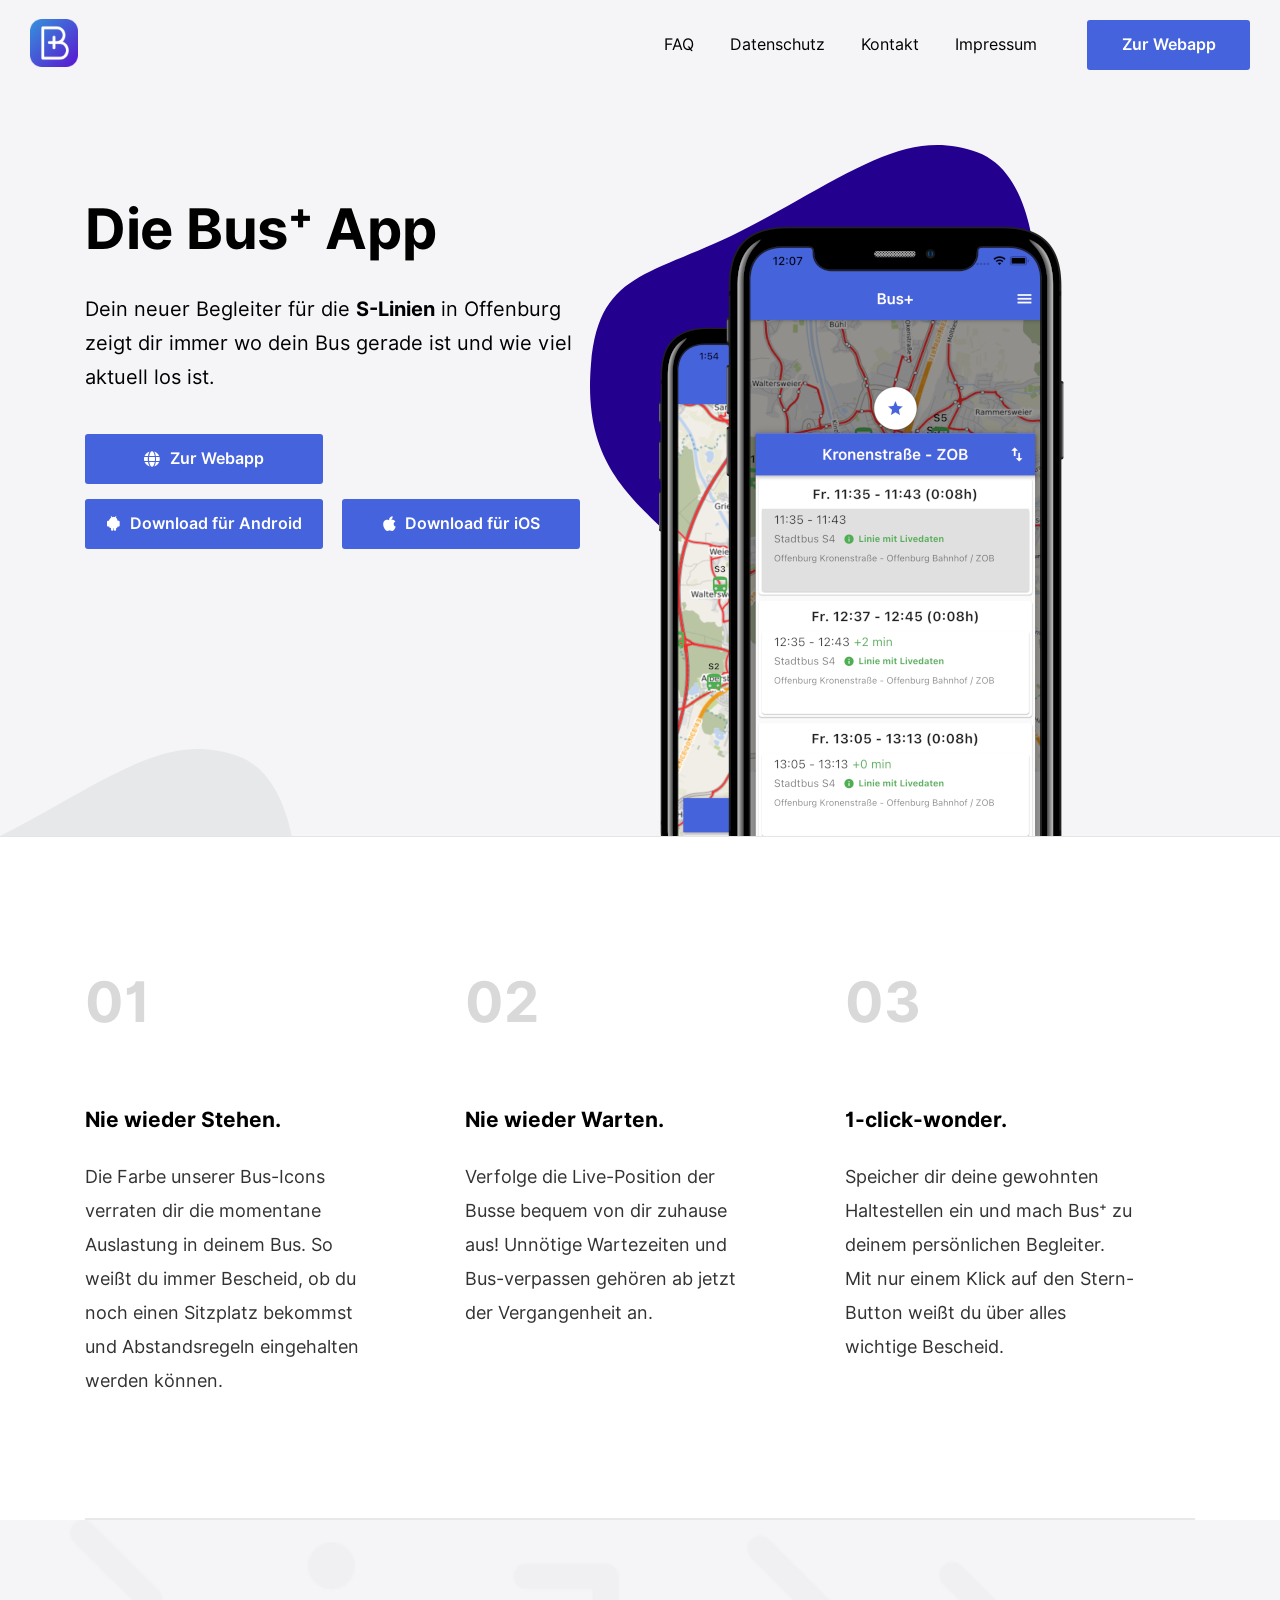
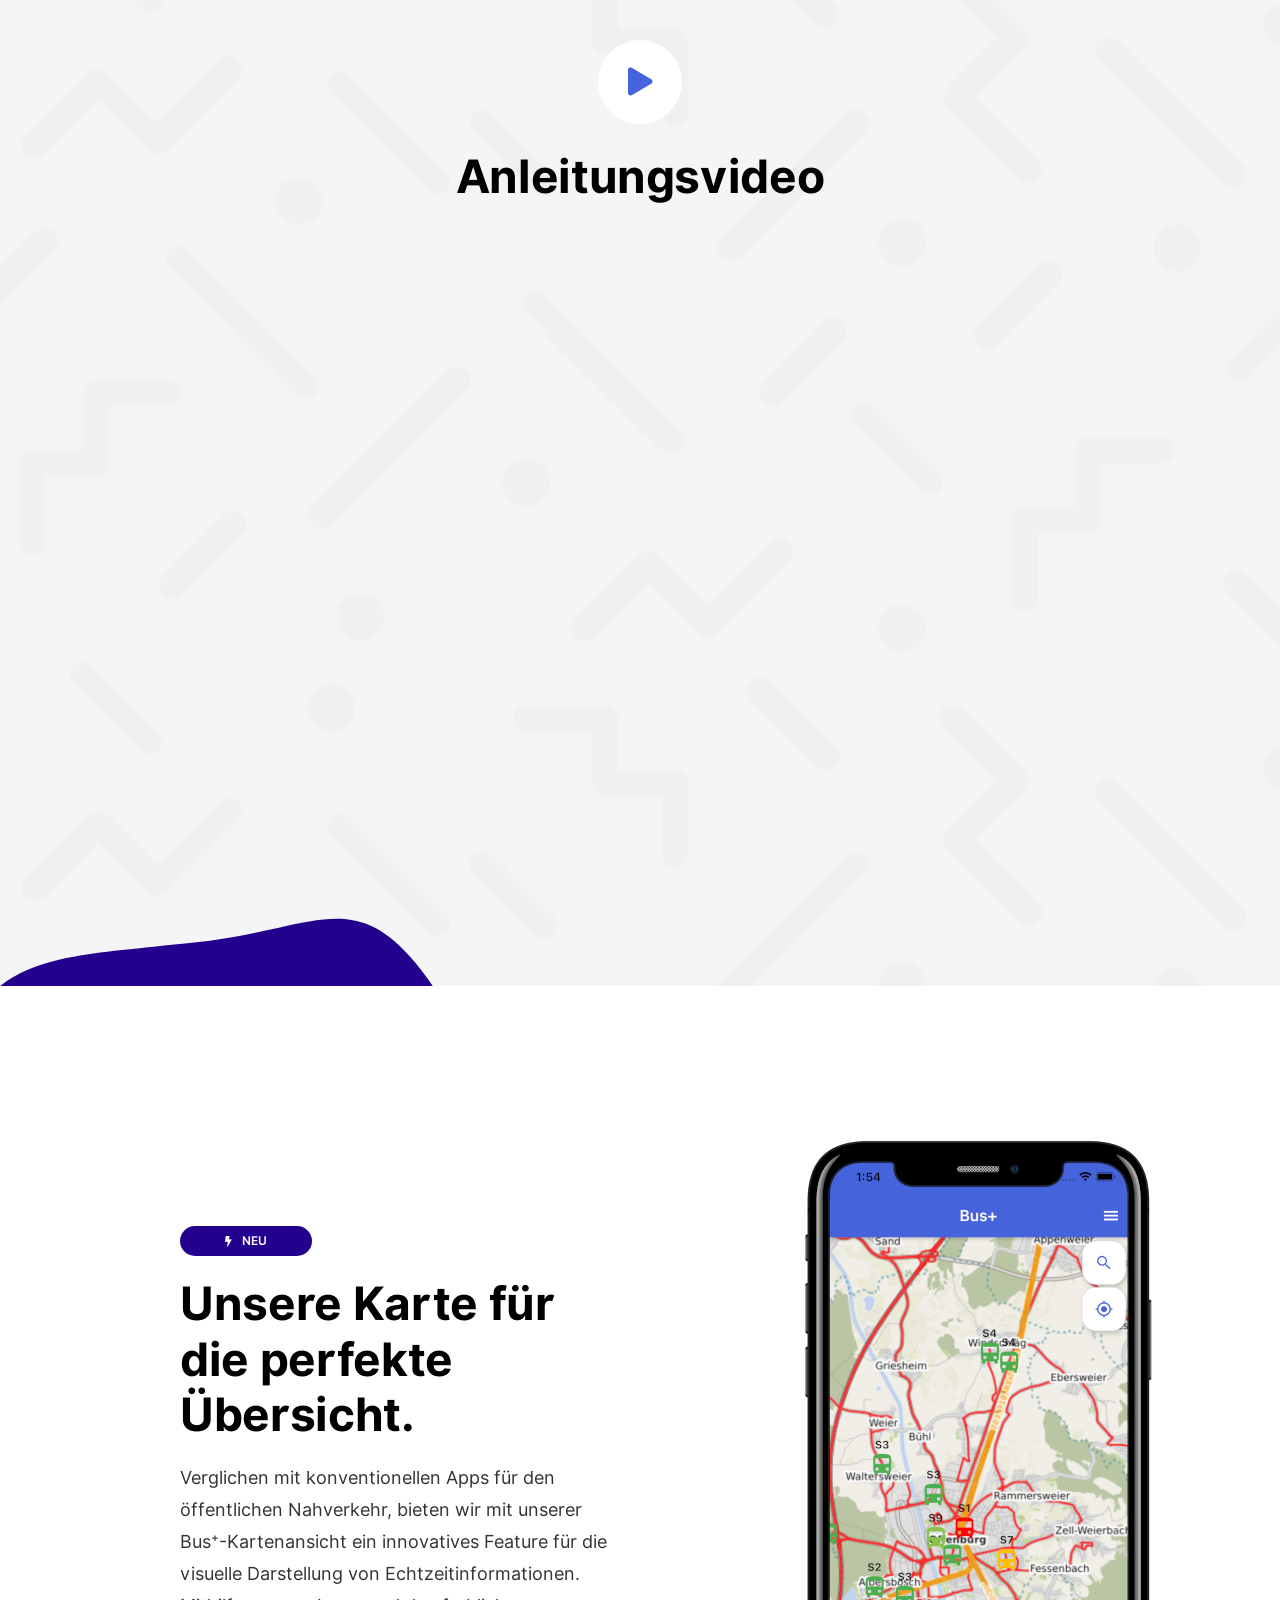
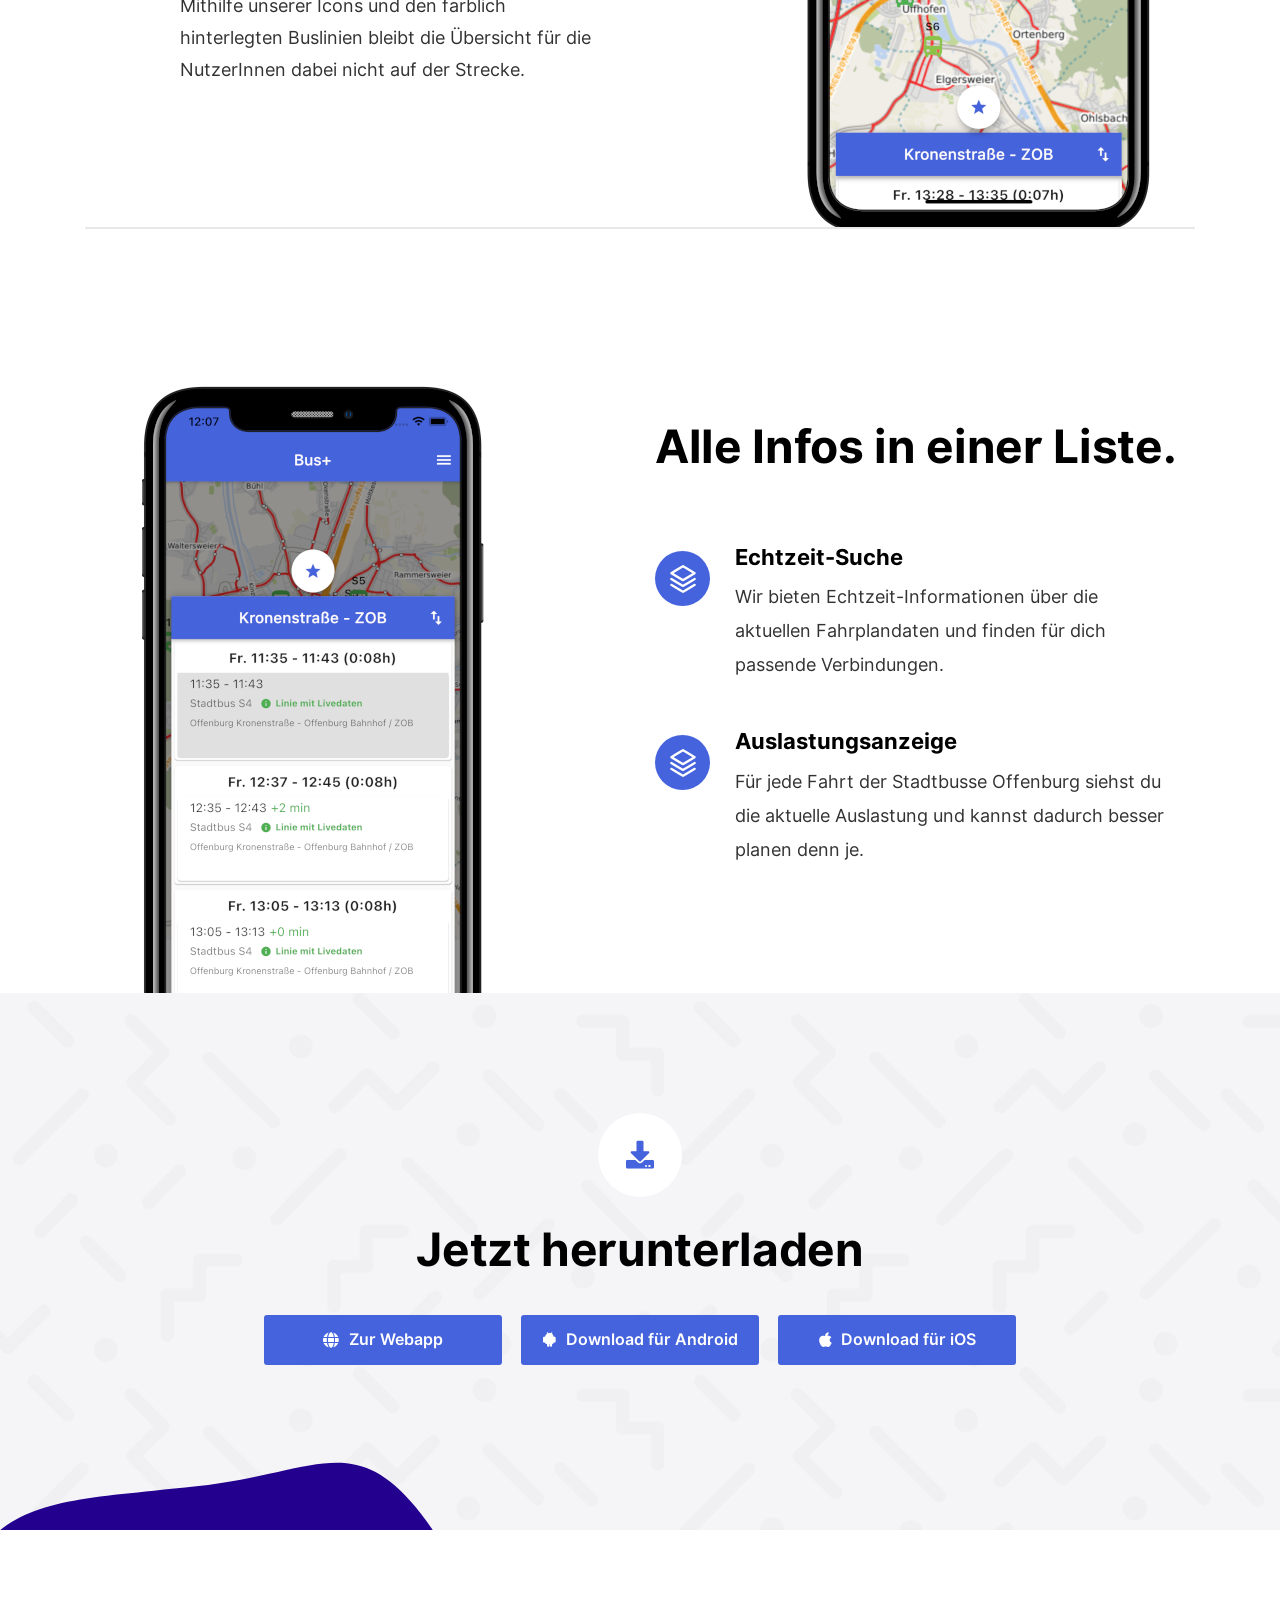
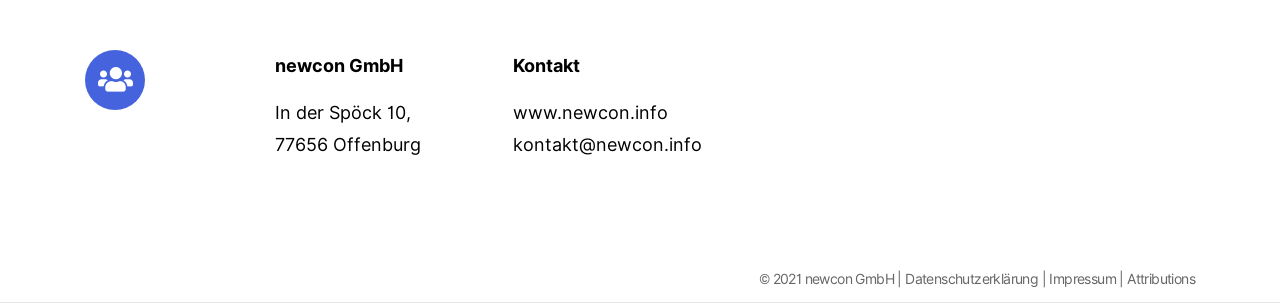
==== busplus/index.html @ 151438e3 "Busplus Landing updates and new newcon landing template" ====
<!DOCTYPE html>
<html lang="en">
		<head>
				<meta charset="UTF-8" />
				<meta name="viewport" content="width=device-width, initial-scale=1.0" />
				<meta http-equiv="X-UA-Compatible" content="ie=edge" />
				<title>Bus⁺</title>
				<!-- Plugins CSS -->
				<link
						rel="stylesheet"
						href="./plugins/bootstrap-4.3.1/css/bootstrap.min.css"
						/>
				<link rel="stylesheet" href="./plugins/meanmenu/meanmenu.css" />
				<link rel="stylesheet" href="./plugins/slick-1.8.1/slick.css" />
				<link
						rel="stylesheet"
						href="./plugins/fancybox-master/jquery.fancybox.min.css"
						/>
				<link rel="stylesheet" href="./plugins/aos-animation/aos.css" />
				<!-- fonts -->
				<link rel="stylesheet" href="./fonts/ep-icon-fonts/css/style.css" />
				<link rel="stylesheet" href="./fonts/fontawesome-5/css/all.min.css" />
				<link rel="stylesheet" href="./fonts/typography-font/typo-fonts.css" />
				<!-- Custom Stylesheet -->
				<link rel="stylesheet" href="./css/settings.css" />
				<link rel="stylesheet" href="./css/style.css" />

				<link rel='shortcut icon' type='image/x-icon' href='favicon.ico' />
				<link rel="icon" type="image/png" href="favicon.ico"/>
				<link rel="icon" type="image/png" href="https://www.newcon.info/busplus/favicon.ico"/>

				<!-- Global site tag (gtag.js) - Google Analytics -->
				<script async src="https://www.googletagmanager.com/gtag/js?id=G-84T5FB435Y"></script>
				<script>
					window.dataLayer = window.dataLayer || [];
					function gtag(){dataLayer.push(arguments);}
					gtag('js', new Date());

					gtag('config', 'G-84T5FB435Y');
				</script>
		</head>

		<body>
				<div class="site-wrapper">
						<!-- Header Starts -->
						<header class="site-header position-relative d-none d-lg-block">
								<div class="container-fluid pr-lg--30 pl-lg--30">
										<div
												class="row justify-content-between align-items-center position-relative"
												>
												<div class="col-sm-3 col-6 col-lg-2 col-xl-2 order-lg-1">
														<!-- Brand Logo -->
												<a href="index.html" class="brand-logo">
														<img src="image/logo.png" style="height: 48px;" alt=""/>
												</a>
												</div>
												<!-- Menu Block -->
												<div class=" col-6 col-sm-1 col-lg-6 col-xl-8   position-static order-lg-2">
														<div class="main-navigation ">
																<ul class="main-menu">
																		<!--<li class="menu-item has-dropdown">
						  <a href="#features">Demos</a>
						  <ul class="menu-dropdown">
						  <li class="single-item">
						  <a href="../s01/index.html">
						  <h3>Mobile Application</h3> 
						  <p>Best for Mobile App Presentation</p>
						  </a>
						  </li>
						  <li class="single-item">
						  <a href="../s02/index.html">
						  <h3>Web Application</h3>
						  <p>Best for Web Application</p>
						  </a> 
						  </li>
						  <li class="single-item">
						  <a href="../s03/index.html">
						  <h3>SaaS Application</h3>
						  <p>Best for SaaS Application</p>
						  </a> 
						  </li>
						  <li class="single-item">
						  <a href="../s04/index.html">
						  <h3>SaaS Subscription</h3>
						  <p>Best for SaaS Subscription</p>
						  </a> 
						  </li>
						  <li class="single-item">
						  <a href="../s05/index.html">
						  <h3>Digital Service</h3>
						  <p>Best for Digital Services</p>
						  </a>
						  </li>
						  <li class="single-item">
						  <a href="../s06/index.html">
						  <h3>Online Course</h3>
						  <p>Best for Online Course</p>
						  </a>
						  </li>
						  <li class="single-item">
						  <a href="../s07/index.html">
						  <h3>Software</h3>
						  <p>Best for Software & Application</p>
						  </a>
						  </li>
						  <li class="single-item">
						  <a href="../s08/index.html">
						  <h3>Mobile App 2.0</h3>
						  <p>Best for Mobile Application</p>
						  </a>
						  </li>
						  </ul>
						  </li>-->
						  <li class="menu-item "><a href="faq.html">FAQ</a></li>
						  
						  <li class="menu-item "><a href="datenschutz.html">Datenschutz</a></li>

						  <li class="menu-item"><a href="mailto:kontakt@newcon.info">Kontakt</a></li>

						  <li class="menu-item"><a href="impressum.html">Impressum</a></li>
																</ul>
																<div class="header-btns justify-content-end">
																		<a href="app" class="btn btn--primary btn--medium">Zur Webapp</a>
																</div>
														</div>

												</div>
										</div>
								</div>
						</header>

						<!-- Mobile menu Header Starts -->
						<header
								class="mobile-header d-lg-none "
								>
								<div class="container">
										<div class="row align-items-center">
												<div class="col-md-4 col-7">
														<a href="index.html" class="site-brand">
																<img src="image/logo.png" style="height: 48px;" alt=""/>
														</a>
												</div>
												<div class="col-md-8 col-5 text-right">
														<div class="header-top-widget">
																<ul class="header-links">
																		<li class="single-link">
																				<a href="#" class="link-icon hamburger-icon off-canvas-btn"
																							><i class="icon icon-menu-34"></i
																							></a>
																		</li>
																</ul>
														</div>
												</div>
										</div>
								</div>
						</header>
						<!--Off Canvas Navigation Start-->
						<aside class="off-canvas-wrapper">
								<div class="btn-close-off-canvas">
										<i class="icon icon-simple-remove"></i>
								</div>
								<div class="off-canvas-inner">
										<!-- mobile menu start -->
										<div class="mobile-navigation">
												<!-- mobile menu navigation start -->
												<nav class="off-canvas-nav">
														<ul class="mobile-menu">
																<!--<li class="menu-item-has-children">
						<a href="#">Demos <i class="icon icon-minimal-down"></i></a>
						<ul class="sub-menu">
						<li class="single-item">
						<a href="../s01/index.html">
						<h3>Mobile Application</h3> 
						<p>Best for Mobile App Presentation</p>
						</a>
						</li>
						<li class="single-item">
						<a href="../s02/index.html">
						<h3>Web Application</h3>
						<p>Best for Web Application</p>
						</a> 
						</li>
						<li class="single-item">
						<a href="../s03/index.html">
						<h3>SaaS Application</h3>
						<p>Best for SaaS Application</p>
						</a> 
						</li>
						<li class="single-item">
						<a href="../s04/index.html">
						<h3>SaaS Subscription</h3>
						<p>Best for SaaS Subscription</p>
						</a> 
						</li>
						<li class="single-item">
						<a href="../s05/index.html">
						<h3>Digital Service</h3>
						<p>Best for Digital Services</p>
						</a>
						</li>
						<li class="single-item">
						<a href="../s06/index.html">
						<h3>Online Course</h3>
						<p>Best for Online Course</p>
						</a>
						</li>
						<li class="single-item">
						<a href="../s07/index.html">
						<h3>Software</h3>
						<p>Best for Software & Application</p>
						</a>
						</li>
						<li class="single-item">
						<a href="../s08/index.html">
						<h3>Mobile App 2.0</h3>
						<p>Best for Mobile Application</p>
						</a>
						</li>
						</ul>
						</li>-->
						<li class="menu-item "><a href="faq.html">FAQ</a></li>
						  
						<li class="menu-item "><a href="datenschutz.html">Datenschutz</a></li>

						<li class="menu-item"><a href="mailto:kontakt@newcon.info">Kontakt</a></li>

						<li class="menu-item"><a href="impressum.html">Impressum</a></li>
														</ul>
										</div>
										</ul>
												</nav>
												<!-- mobile menu navigation end -->
								</div>
								<!-- mobile menu end -->

								<!-- Header buttons start -->
								<div class="header-btns offcanvas">
										<div class="header-btns justify-content-end">
												<a href="#" class="btn btn--primary btn--medium">Download Now</a>
										</div>
								</div>
								<!-- Header buttons end -->
				</div>
						</aside>
						<!--Off Canvas Navigation End-->

						<!-- Banner Section -->

						<section class="hero-area position-relative section-padding pb-lg--0">
								<div class="container">
										<div class="row">
												<div class="col-md-8 col-lg-7 col-xl-6  pb-lg--90 pb-xl--0 order-2 order-md-1">
														<div class="hero-content">
																<h1 class="title mb--30">
																		Die Bus⁺ App
																</h1>
																<p>
																Dein neuer Begleiter für die <strong>S-Linien</strong> in Offenburg zeigt dir immer wo dein Bus gerade ist und wie viel aktuell los ist.
																</p>
														</div>

														<div class="hero-btns mt--40">
																<a href="app" class="web btn btn--primary btn--large"
																			  ><i class="fa fa-globe"></i
																			  ><span class="p2">Zur Webapp</span></a
																	  >
																	  <br>
																	  <a href="https://play.google.com/store/apps/details?id=info.newcon.busplus" class="android btn btn--primary btn--large mr--15"
																				  ><i class="fab fa-android"></i
																				  ><span class="p2">Download für Android</span></a
																		  >
																		  <a href="https://apps.apple.com/de/app/bus/id1554673915" class="apple btn btn--primary btn--large"
																					  ><i class="fab fa-apple"></i
																					  ><span class="p2">Download für iOS</span></a
																			  >
														</div>

														<!--<div class="hero-ratings mt--15">
					  <ul class="rating-stars">
					  <li><i class="fas fa-star"></i></li>
					  <li><i class="fas fa-star"></i></li>
					  <li><i class="fas fa-star"></i></li>
					  <li><i class="fas fa-star"></i></li>
					  <li><i class="fas fa-star"></i></li>
					  </ul>
					  <span class="trust-info">Trused by over 1M+ users</span>
					  </div>-->
												</div>

												<div class="col-md-4 col-lg-5 col-xl-6 col-10 mb--30 mb-md--0 order-1 order-md-2">
														<div class="hero-image position-relative">
																<div class="absolute-image image-1 d-none d-lg-block" data-aos="fade-left" data-aos-duration="1500"  data-aos-delay="300" data-aos-once="true">
																		<img src="./image/hero-phone-1.png" alt="">
																</div>
																<div class="absolute-image image-2 d-none d-lg-block">
																		<img src="./image/hero-phone-2.png" alt="">
																</div>
																<div class="image-mobile d-lg-none">
																		<img src="image/Phone_Images.png" alt="" />
																</div>
																<div class="phn-shape" data-aos="zoom-in" data-aos-duration="1000" data-aos-once="true" data-aos-delay="200">
																		<img src="image/phn-shape.png" alt="" />
																</div>
														</div>
												</div>
										</div>
								</div>
								<div class="hero-shape" data-aos="fade-right" data-aos-duration="1000" data-aos-once="true" data-aos-delay="100"><img src="image/hero-shape.png" alt="" /></div>
						</section>

						<!-- Feature Secction -->
						<section class="feature-section section-padding-top">
								<div class="container">
										<div class="row space-dt--20">
												<div class="col-xl-4 col-lg-4 col-md-4 col-sm-6 mt--20" data-aos="fade-up" data-aos-duration="1500" data-aos-once="true" data-aos-delay="100">
														<div class="feature-widget">
																<div class="widget-icon">
																		<span>01</span>
																</div>
																<div class="content">
																		<h6 class="title">Nie wieder Stehen.</h6>
																		<p>
																		Die Farbe unserer Bus-Icons verraten dir die momentane Auslastung in deinem Bus. So weißt du immer Bescheid, ob du noch einen Sitzplatz bekommst und Abstandsregeln eingehalten werden können.
																		</p>
																</div>
														</div>
												</div>

												<div class="col-xl-4 col-lg-4 col-md-4 col-sm-6 mt--20" data-aos="fade-up" data-aos-duration="1500" data-aos-once="true" data-aos-delay="300">
														<div class="feature-widget">
																<div class="widget-icon">
																		<span>02</span>
																</div>
																<div class="content">
																		<h6 class="title">Nie wieder Warten.</h6>
																		<p>
																		Verfolge die Live-Position der Busse bequem von dir zuhause aus! Unnötige Wartezeiten und Bus-verpassen gehören ab jetzt der Vergangenheit an.

																		</p>
																</div>
														</div>
												</div>

												<div class="col-xl-4 col-lg-4 col-md-4 col-sm-6 mt--20" data-aos="fade-up" data-aos-duration="1500" data-aos-once="true" data-aos-delay="600">
														<div class="feature-widget">
																<div class="widget-icon">
																		<span>03</span>
																</div>
																<div class="content">
																		<h6 class="title">1-click-wonder.</h6>
																		<p>
																		Speicher dir deine gewohnten Haltestellen ein und mach Bus⁺ zu deinem persönlichen Begleiter. Mit nur einem Klick auf den Stern-Button weißt du über alles wichtige Bescheid.
																		</p>
																</div>
														</div>
												</div>
										</div>
										<div class="section-divider section-padding-top"></div>
								</div>
						</section>
					 
					 <section class="cta-section position-relative section-padding ">
							 <div class="container">
									 <div class="cta-wrapper">
											 <div class="cta-icon" >
													 <i class="fas fa-play"></i>
											 </div>
											 <h2 class="cta-title h2">Anleitungsvideo</h2>
											 <div class="embed-responsive embed-responsive-16by9">
												 <iframe class="embed-responsive-item" src="https://www.youtube.com/embed/LBRYHhbyhj4?rel=0" allowfullscreen></iframe>
											 </div>
										 <div class="cta-shape" data-aos="fade-right" data-aos-duration="1000" data-aos-once="true" >
												 <img src="./image/Path_2_Copy.png" alt="" />
										 </div>
										</div>
								</div>
					 </section>

						<!-- Content Section 01 -->
						<section class="content-section section-padding-top">
								<div class="container">
										<div class="content-wrapper">
												<div class="row justify-content-center">
														<div
																class="col-sm-5 col-md-4 col-lg-5 col-xl-5 offset-xl-1 col-sm-7 col-7 order-1 order-md-2"
																>
																<div class="content-image-01" data-aos="fade-up" data-aos-duration="1500" data-aos-delay="300" data-aos-once="true">
																		<img src="image/iPhone.png" alt="" />
																</div>
														</div>

														<div
																class="col-sm-10 col-md-7 col-lg-6 offset-md-1 col-xl-5 order-2 order-md-1">
																<div class="badge" data-aos="fade-up"  data-aos-duration="1000" data-aos-delay="300" data-aos-once="true">
																		<i class="fas fa-bolt"></i>
																		<span>neu</span>
																</div>
																<div class="content-right-content" data-aos="fade-up"  data-aos-duration="1000" data-aos-delay="500" data-aos-once="true">
																		<h2 class="title h2">Unsere Karte für die perfekte Übersicht.</h2>
																		<p>
																		Verglichen mit konventionellen Apps für den öffentlichen Nahverkehr, bieten wir mit unserer Bus⁺-Kartenansicht ein innovatives Feature für die visuelle Darstellung von Echtzeitinformationen. Mithilfe unserer Icons und den farblich hinterlegten Buslinien bleibt die Übersicht für die NutzerInnen dabei nicht auf der Strecke.
																		</p>
																</div>
														</div>
												</div>
										</div>
										<div class="section-divider"></div>
								</div>
						</section>

						<!-- Content Section 02 -->
						<section class="content-02 section-padding-top">
								<div class="container">
										<div class="content-wrapper">
												<div class="row justify-content-center">
														<div class="col-xl-5 col-lg-4 col-md-4 col-sm-7 col-7 order-1">
																<div class="content-image-01"data-aos="fade-up" data-aos-duration="1000" data-aos-once="true">
																		<img src="image/iPhone 2.png" alt="" />
																</div>
														</div>

														<div class=" col-md-8 col-lg-7 col-xl-6 offset-lg-1 offset-xl-1 order-2" data-aos="fade-up"  data-aos-duration="1500" data-aos-once="true">
																<h2 class="title h2">Alle Infos in einer Liste.</h2>

																<div class="content-widgets">
																		<div class="content-widget-wrapper">
																				<div class="content-widget">
																						<div class="widget-icon">
																								<i class="icon icon-layers-3"></i>
																						</div>

																						<div class="content">
																								<h6 class="widget-title">Echtzeit-Suche</h6>
																								<p>
																								Wir bieten Echtzeit-Informationen über die aktuellen Fahrplandaten und finden für dich passende Verbindungen.
																								</p>
																						</div>
																				</div>

																				<div class="content-widget">
																						<div class="widget-icon">
																								<i class="icon icon-layers-3"></i>
																						</div>

																						<div class="content">
																								<h6 class="widget-title">Auslastungsanzeige</h6>
																								<p>
																								Für jede Fahrt der Stadtbusse Offenburg siehst du die aktuelle Auslastung und kannst dadurch besser planen denn je. 
																								</p>
																						</div>
																				</div>
																		</div>
																</div>
														</div>
												</div>
										</div>
								</div>
						</section>

						<!-- Example Section -->
						<!--<section class="example-section position-relative section-padding">
			  <div class="row justify-content-center">
			  <div class="col-xl-8 col-lg-10 col-md-10 col-sm-12 col-12">
			  <div class="section-title">
			  <h2 class="example-title h2">Take a closer look</h2>
			  <p>
			  Lorem ipsum dolor sit amet, consectetur adipiscing elit, sed do eiusmod tempor incididunt ut labore et dolore magna aliqua.<br class="d-none d-lg-block"> Lorem ipsum dolor sit amet, consectetur adipiscing elit, sed do eiusmod tempor incididunt ut labore et dolore magna aliqua.
			  </p>
			  </div>
			  </div>
			  </div>
			  <div class="container-fluid px--0">
			  <div class="example-slider-wrapper mb--50 mb-lg--70">
			  <div class="example-slider">
			  <div class="single-slide">
			  <div class="example-image">
			  <img src="./image/BG (1).png" alt="" />
			  </div>
			  </div>

			  <div class="single-slide">
			  <div class="example-image">
			  <img src="./image/BG.png" alt="" />
			  </div>
			  </div>

			  <div class="single-slide">
			  <div class="example-image">
			  <img src="./image/BG (2).png" alt="" />
			  </div>
			  </div>

			  <div class="single-slide">
			  <div class="example-image">
			  <img src="./image/BG (3).png" alt="" />
			  </div>
			  </div>
			  </div>
			  <div class="phone-bg-img">
			  <img src="image/iphone-xr.svg" alt="" />
			  </div>
			  </div>
			  </div>
			  </section>-->

			  <!-- Testimonial -->
			  <!--<section class="testimonial-section section-padding">
			 <div class="container">
			 <div class="row justify-content-center">
			 <div class="col-xl-8 col-lg-10 col-md-10 col-sm-12 col-12">
			 <div class="section-title mb--40 mb-xl--60" >
			 <h2 class="testimonial-title h2">What people say about us</h2>
			 <p>
			 Create custom landing pages with Berlin that convert more
			 visitors than any website. <br class="d-none d-lg-block"> With lots of unique blocks, you can
			 easily build a page without coding.
			 </p>
			 </div>
			 </div>
			 </div>
			 <div class="row text-center text-sm-left space-db--50">
			 <div class="col-md-6 col-lg-5 col-xl-5 offset-lg-1 offset-xl-1" >
			 <div class="testimonial-widget mb--50" >
			 <div class="widget-picture">
			 <img src="image/Oval." alt="" />
			 </div>

			 <div class="content">
			 <p>
			 “Amazing experience i love it a lot. Thanks to the team
			 dreams come true, great! I really super appreciate there
			 approach om”
			 </p>
			 <span class="name">Evan Holland</span> <br />
			 <span class="job">Art Director</span>
			 </div>
			 </div>
			 </div>

			 <div
					 class=" col-md-6 col-lg-5 col-xl-5 offset-lg-1 offset-xl-1" >
					 <div class="testimonial-widget mb--50" >
					 <div class="widget-picture">
					 <img src="image/Oval 2.png" alt="" />
					 </div>

					 <div class="content">
					 <p>
					 “Amazing experience i love it a lot. Thanks to the team
					 dreams come true, great! I really super appreciate there
					 approach om”
					 </p>
					 <span class="name">Evan Holland</span> <br />
					 <span class="job">Art Director</span>
					 </div>
					 </div>
					 </div>
					 </div>
					 </div>
					 </section>-->

					 <!-- CTA Section -->

					 <section class="cta-section position-relative section-padding ">
							 <div class="container">
									 <div class="cta-wrapper">
											 <div class="cta-icon" >
													 <i class="fas fa-download"></i>
											 </div>

											 <h2 class="cta-title h2">Jetzt herunterladen</h2>
											 <div class="cta-btns mb--30">
													 <a href="app" class="web btn btn--primary btn--large"><i class="fa fa-globe"></i><span class="p2">Zur Webapp</span></a>
													 <a href="https://play.google.com/store/apps/details?id=info.newcon.busplus" class="android btn btn--primary btn--large"><i class="fab fa-android"></i><span class="p2">Download für Android</span></a>
													 <a href="https://apps.apple.com/de/app/bus/id1554673915" class="apple btn btn--primary btn--large"><i class="fab fa-apple"></i><span class="p2">Download für iOS</span></a>
											 </div>
											 <!--<p>
					Lorem ipsum dolor sit amet, consectetur adipiscing elit.<br>
					Lorem ipsum dolor sit amet, consectetur adipiscing elit.
					</p>-->
									 </div>
							 </div>
							 <div class="cta-shape" data-aos="fade-right" data-aos-duration="1000" data-aos-once="true" >
									 <img src="./image/Path_2_Copy.png" alt="" />
							 </div>
					 </section>

					 <!-- Footer Section -->

					 <section class="footer-section section-padding-top">
							 <div class="container">
									 <div class="row">
											 <div class="col-12 col-lg-1">
													 <div class="footer-icon">
															 <i class="fa fa-users"></i>
													 </div>
											 </div>
											 <!--<div class="col-lg-5 col-xl-4 col-sm-8 col-11 col-md-6">
					<div class="footer-content">
					<p class="p1">
					newcon GmbH
					</p>
					</div>
					</div>-->

					<div class="col-lg-5 offset-lg-1">
							<div class="row">
									<div class="col-lg-6 col-md-4 col-sm-6">
											<span class="contact-title p1">newcon GmbH</span>
											<div class="footer-address">
													<p>In der Spöck 10,<br>77656 Offenburg</p>
											</div>
									</div>
									<div class="col-lg-6 col-md-6 col-sm-6">
											<span class="contact-title p1">Kontakt</span>

											<div class="footer-address">
													<p>www.newcon.info<br>
													kontakt@newcon.info</p>
											</div>
									</div>
							</div>
					</div>
									 </div>

									 <div class="row align-items-center mt--30 mt-md--50 mt-lg--80  section-padding-top">
											 <div class="col-lg-12 col-md-12 col-sm-12 col-12">
													 <p class="footer-copyright-text text-lg-right p3">
													 © 2021 newcon GmbH | <a href="datenschutz.html">Datenschutzerklärung</a> | <a href="impressum.html">Impressum</a> | <a href="attributions.html">Attributions</a>
													 </p>
											 </div>

											 <!--<div
					class="col-lg-2 col-md-2 offset-md-4 col-sm-4 offset-sm-3 offset-lg-7 offset-xl-6 col-4"
					>
					<ul class="footer-social-list">
					<li>
					<a href="">
					<i class="icon icon-logo-fb-simple"></i>
					</a>
					</li>
					<li>
					<a href="">
					<i class="icon icon-logo-twitter"></i>
					</a>
					</li>
					<li>
					<a href="">
					<i class="icon icon-google"></i>
					</a>
					</li>
					</ul>
					</div>-->
									 </div>
							 </div>
					 </section>
					 </div>
					 <!-- Vendor JS-->
					 <script src="./plugins/jquery/jquery.min.js"></script>
					 <script src="./plugins/jquery/jquery-migrate.min.js"></script>
					 <script src="./plugins/bootstrap-4.3.1/js/bootstrap.bundle.js"></script>

					 <!-- Plugins JS -->
					 <script src="./plugins/meanmenu/jquery.meanmenu.js"></script>
					 <script src="./plugins/slick-1.8.1/slick.min.js"></script>
					 <script src="./plugins/fancybox-master/jquery.fancybox.min.js"></script>
					 <script src="./plugins/aos-animation/aos.js"></script>

					 <!-- Custom JS -->
					 <script src="./js/active.js"></script>
		</body>
</html>
---- busplus/fonts/ep-icon-fonts/css/style.css ----
/*--------------------------------

ep Web Font
Generated using nucleoapp.com

-------------------------------- */
@font-face {
  font-family: 'ep';
  src: url('../fonts/ep.eot');
  src: url('../fonts/ep.eot') format('embedded-opentype'), url('../fonts/ep.woff2') format('woff2'), url('../fonts/ep.woff') format('woff'), url('../fonts/ep.ttf') format('truetype'), url('../fonts/ep.svg') format('svg');
  font-weight: normal;
  font-style: normal;
}
/*------------------------
	base class definition
-------------------------*/
.icon {
  display: inline-block;
  font: normal normal normal 1em/1 'ep';
  speak: none;
  text-transform: none;
  /* Better Font Rendering */
  -webkit-font-smoothing: antialiased;
  -moz-osx-font-smoothing: grayscale;
}
/*------------------------
  change icon size
-------------------------*/
/* relative units */
.icon-sm {
  font-size: 0.8em;
}
.icon-lg {
  font-size: 1.2em;
}
/* absolute units */
.icon-16 {
  font-size: 16px;
}
.icon-32 {
  font-size: 32px;
}
/*----------------------------------
  add a square/circle background
-----------------------------------*/
.icon-bg-square,
.icon-bg-circle {
  padding: 0.35em;
  background-color: #eee;
}
.icon-bg-circle {
  border-radius: 50%;
}
/*------------------------------------
  use icons as list item markers
-------------------------------------*/
.icon-ul {
  padding-left: 0;
  list-style-type: none;
}
.icon-ul > li {
  display: flex;
  align-items: flex-start;
  line-height: 1.4;
}
.icon-ul > li > .icon {
  margin-right: 0.4em;
  line-height: inherit;
}
/*------------------------
  spinning icons
-------------------------*/
.icon-is-spinning {
  -webkit-animation: icon-spin 2s infinite linear;
  -moz-animation: icon-spin 2s infinite linear;
  animation: icon-spin 2s infinite linear;
}
@-webkit-keyframes icon-spin {
  0% {
    -webkit-transform: rotate(0deg);
  }
  100% {
    -webkit-transform: rotate(360deg);
  }
}
@-moz-keyframes icon-spin {
  0% {
    -moz-transform: rotate(0deg);
  }
  100% {
    -moz-transform: rotate(360deg);
  }
}
@keyframes icon-spin {
  0% {
    -webkit-transform: rotate(0deg);
    -moz-transform: rotate(0deg);
    -ms-transform: rotate(0deg);
    -o-transform: rotate(0deg);
    transform: rotate(0deg);
  }
  100% {
    -webkit-transform: rotate(360deg);
    -moz-transform: rotate(360deg);
    -ms-transform: rotate(360deg);
    -o-transform: rotate(360deg);
    transform: rotate(360deg);
  }
}
/*------------------------
  rotated/flipped icons
-------------------------*/
.icon-rotate-90 {
  filter: progid:DXImageTransform.Microsoft.BasicImage(rotation=1);
  -webkit-transform: rotate(90deg);
  -moz-transform: rotate(90deg);
  -ms-transform: rotate(90deg);
  -o-transform: rotate(90deg);
  transform: rotate(90deg);
}
.icon-rotate-180 {
  filter: progid:DXImageTransform.Microsoft.BasicImage(rotation=2);
  -webkit-transform: rotate(180deg);
  -moz-transform: rotate(180deg);
  -ms-transform: rotate(180deg);
  -o-transform: rotate(180deg);
  transform: rotate(180deg);
}
.icon-rotate-270 {
  filter: progid:DXImageTransform.Microsoft.BasicImage(rotation=3);
  -webkit-transform: rotate(270deg);
  -moz-transform: rotate(270deg);
  -ms-transform: rotate(270deg);
  -o-transform: rotate(270deg);
  transform: rotate(270deg);
}
.icon-flip-y {
  filter: progid:DXImageTransform.Microsoft.BasicImage(rotation=0);
  -webkit-transform: scale(-1, 1);
  -moz-transform: scale(-1, 1);
  -ms-transform: scale(-1, 1);
  -o-transform: scale(-1, 1);
  transform: scale(-1, 1);
}
.icon-flip-x {
  filter: progid:DXImageTransform.Microsoft.BasicImage(rotation=2);
  -webkit-transform: scale(1, -1);
  -moz-transform: scale(1, -1);
  -ms-transform: scale(1, -1);
  -o-transform: scale(1, -1);
  transform: scale(1, -1);
}
/*------------------------
	icons
-------------------------*/

.icon-cloud-download-95::before {
  content: "\ea02";
}

.icon-home-minimal::before {
  content: "\ea03";
}

.icon-single-04::before {
  content: "\ea04";
}

.icon-users-mm::before {
  content: "\ea05";
}

.icon-webpage::before {
  content: "\ea06";
}

.icon-layout-25::before {
  content: "\ea07";
}

.icon-analytics::before {
  content: "\ea08";
}

.icon-chart-pie-36::before {
  content: "\ea09";
}

.icon-chart-bar-33::before {
  content: "\ea0a";
}

.icon-single-copy-06::before {
  content: "\ea0b";
}

.icon-home::before {
  content: "\ea0c";
}

.icon-single-content-03::before {
  content: "\ea0d";
}

.icon-bell-53::before {
  content: "\ea0e";
}

.icon-email-84::before {
  content: "\ea0f";
}

.icon-send::before {
  content: "\ea10";
}

.icon-at-sign::before {
  content: "\ea11";
}

.icon-attach-87::before {
  content: "\ea12";
}

.icon-edit-72::before {
  content: "\ea13";
}

.icon-tail-right::before {
  content: "\ea14";
}

.icon-minimal-right::before {
  content: "\ea15";
}

.icon-tail-left::before {
  content: "\ea16";
}

.icon-minimal-left::before {
  content: "\ea17";
}

.icon-tail-up::before {
  content: "\ea18";
}

.icon-minimal-up::before {
  content: "\ea19";
}

.icon-minimal-down::before {
  content: "\ea1a";
}

.icon-tail-down::before {
  content: "\ea1b";
}

.icon-settings-gear-64::before {
  content: "\ea1c";
}

.icon-settings::before {
  content: "\ea1d";
}

.icon-menu-dots::before {
  content: "\ea1e";
}

.icon-menu-left::before {
  content: "\ea1f";
}

.icon-funnel-40::before {
  content: "\ea20";
}

.icon-filter::before {
  content: "\ea21";
}

.icon-preferences-circle::before {
  content: "\ea22";
}

.icon-check-2::before {
  content: "\ea23";
}

.icon-cart-simple::before {
  content: "\ea24";
}

.icon-cart-9::before {
  content: "\ea25";
}

.icon-card-update::before {
  content: "\ea26";
}

.icon-basket::before {
  content: "\ea27";
}

.icon-check-circle-07::before {
  content: "\ea28";
}

.icon-simple-remove::before {
  content: "\ea29";
}

.icon-circle-remove::before {
  content: "\ea2a";
}

.icon-alert-circle-exc::before {
  content: "\ea2b";
}

.icon-bug::before {
  content: "\ea2c";
}

.icon-share-66::before {
  content: "\ea2d";
}

.icon-time-3::before {
  content: "\ea2e";
}

.icon-time::before {
  content: "\ea2f";
}

.icon-coffee::before {
  content: "\ea30";
}

.icon-smile::before {
  content: "\ea31";
}

.icon-sad::before {
  content: "\ea32";
}

.icon-broken-heart::before {
  content: "\ea33";
}

.icon-heart-2::before {
  content: "\ea34";
}

.icon-pin-3::before {
  content: "\ea35";
}

.icon-marker-3::before {
  content: "\ea36";
}

.icon-globe-2::before {
  content: "\ea37";
}

.icon-world-2::before {
  content: "\ea38";
}

.icon-phone-2::before {
  content: "\ea39";
}

.icon-check-square-11::before {
  content: "\ea3a";
}

.icon-wallet-90::before {
  content: "\ea3b";
}

.icon-credit-card::before {
  content: "\ea3c";
}

.icon-payment::before {
  content: "\ea3d";
}

.icon-tag::before {
  content: "\ea3e";
}

.icon-tag-cut::before {
  content: "\ea3f";
}

.icon-tag-content::before {
  content: "\ea40";
}

.icon-flag-diagonal-33::before {
  content: "\ea41";
}

.icon-triangle-right-17::before {
  content: "\ea47";
}

.icon-puzzle-10::before {
  content: "\ea48";
}

.icon-triangle-right-17-2::before {
  content: "\ea49";
}

.icon-btn-play::before {
  content: "\ea4a";
}

.icon-btn-play-2::before {
  content: "\ea4b";
}

.icon-menu-34::before {
  content: "\ea4c";
}

.icon-menu-left-2::before {
  content: "\ea4d";
}

.icon-heart-2-2::before {
  content: "\ea4e";
}

.icon-single-04-2::before {
  content: "\ea4f";
}

.icon-users-mm-2::before {
  content: "\ea50";
}

.icon-l-settings::before {
  content: "\ea51";
}

.icon-book-open-2::before {
  content: "\ea52";
}

.icon-layers-3::before {
  content: "\ea53";
}

.icon-logo-fb-simple::before {
  content: "\ea55";
}

.icon-logo-twitter::before {
  content: "\ea56";
}

.icon-google::before {
  content: "\ea57";
}

.icon-logo-pinterest::before {
  content: "\ea58";
}

.icon-logo-instagram::before {
  content: "\ea59";
}

.icon-logo-dribbble::before {
  content: "\ea5a";
}

.icon-tablet-mobile::before {
  content: "\ea5b";
}

.icon-house-search-engine::before {
  content: "\ea5c";
}

.icon-house-pricing::before {
  content: "\ea5d";
}

.icon-pulse-chart::before {
  content: "\ea5e";
}

.icon-plug::before {
  content: "\ea5f";
}

.icon-app-store::before {
  content: "\ea60";
}

.icon-power-level::before {
  content: "\ea61";
}

.icon-window-add::before {
  content: "\ea62";
}

.icon-form::before {
  content: "\ea63";
}

.icon-folder-15::before {
  content: "\ea64";
}

.icon-lock::before {
  content: "\ea65";
}

.icon-unlocked::before {
  content: "\ea66";
}

.icon-e-reader::before {
  content: "\ea67";
}

.icon-layout-grid::before {
  content: "\ea68";
}

.icon-single-copies::before {
  content: "\ea69";
}

.icon-lock-2::before {
  content: "\ea6a";
}

.icon-unlocked-2::before {
  content: "\ea6b";
}

.icon-archery-target::before {
  content: "\ea6c";
}

.icon-chat-46::before {
  content: "\ea6d";
}
---- busplus/fonts/typography-font/typo-fonts.css ----
/* #### Generated By: http://www.cufonfonts.com #### */

@font-face {
font-family: 'Inter';
font-style: normal;
font-weight: 400;
src: local('Inter Regular'), url('Inter-Regular.woff') format('woff');
}


@font-face {
font-family: 'Inter';
font-style: italic;
font-weight: normal;
src: local('Inter Italic'), url('Inter-Italic.woff') format('woff');
}


@font-face {
font-family: 'Inter';
font-style: normal;
font-weight: 200;
src: local('Inter Thin BETA'), url('Inter-Thin-BETA.woff') format('woff');
}


@font-face {
font-family: 'Inter';
font-style:italic;
font-weight: 200;
src: local('Inter Thin Italic BETA'), url('Inter-ThinItalic-BETA.woff') format('woff');
}


@font-face {
font-family: 'Inter';
font-style: normal;
font-weight: 100;
src: local('Inter Extra Light BETA'), url('Inter-ExtraLight-BETA.woff') format('woff');
}


@font-face {
font-family: 'Inter';
font-style: italic;
font-weight: 100;
src: local('Inter Extra Light Italic BETA'), url('Inter-ExtraLightItalic-BETA.woff') format('woff');
}


@font-face {
font-family: 'Inter';
font-style: italic;
font-weight: 300;
src: local('Inter Light BETA'), url('Inter-Light-BETA.woff') format('woff');
}


@font-face {
font-family: 'Inter';
font-style: italic;
font-weight: 300;
src: local('Inter Light Italic BETA'), url('Inter-LightItalic-BETA.woff') format('woff');
}


@font-face {
font-family: 'Inter';
font-style: normal;
font-weight:500;
src: local('Inter Medium'), url('Inter-Medium.woff') format('woff');
}


@font-face {
font-family: 'Inter';
font-style: italic;
font-weight: 500;
src: local('Inter Medium Italic'), url('Inter-MediumItalic.woff') format('woff');
}


@font-face {
font-family: 'Inter';
font-style: normal;
font-weight: 600;
src: local('Inter Semi Bold'), url('Inter-SemiBold.woff') format('woff');
}


@font-face {
font-family: 'Inter';
font-style: italic;
font-weight: 600;
src: local('Inter Semi Bold Italic'), url('Inter-SemiBoldItalic.woff') format('woff');
}


@font-face {
font-family: 'Inter';
font-style: normal;
font-weight: 700;
src: local('Inter Bold'), url('Inter-Bold.woff') format('woff');
}


@font-face {
font-family: 'Inter';
font-style: italic;
font-weight: 700;
src: local('Inter Bold Italic'), url('Inter-BoldItalic.woff') format('woff');
}


@font-face {
font-family: 'Inter';
font-style: normal;
font-weight: 800;
src: local('Inter Extra Bold'), url('Inter-ExtraBold.woff') format('woff');
}


@font-face {
font-family: 'Inter';
font-style: italic;
font-weight: 800;
src: local('Inter Extra Bold Italic'), url('Inter-ExtraBoldItalic.woff') format('woff');
}


@font-face {
font-family: 'Inter';
font-style: normal;
font-weight: 900;
src: local('Inter Black'), url('Inter-Black.woff') format('woff');
}


@font-face {
font-family: 'Inter';
font-style: italic;
font-weight: 900;
src: local('Inter Black Italic'), url('Inter-BlackItalic.woff') format('woff');
}
---- busplus/css/settings.css ----
/*=== Media Query ===*/
/*=====================================*/
/*-- :::: Sectio padding :::: --*/
/*=====================================*/
/*=====================================*/
/*-- :::: Space Decrease :::: --*/
/*=====================================*/
.space-db--0 {
  margin-bottom: 0px;
}

.space-db--5 {
  margin-bottom: -5px;
}

.space-db--10 {
  margin-bottom: -10px;
}

.space-db--15 {
  margin-bottom: -15px;
}

.space-db--20 {
  margin-bottom: -20px;
}

.space-db--25 {
  margin-bottom: -25px;
}

.space-db--30 {
  margin-bottom: -30px;
}

.space-db--35 {
  margin-bottom: -35px;
}

.space-db--40 {
  margin-bottom: -40px;
}

.space-db--45 {
  margin-bottom: -45px;
}

.space-db--50 {
  margin-bottom: -50px;
}

.space-db--55 {
  margin-bottom: -55px;
}

.space-db--60 {
  margin-bottom: -60px;
}

.space-db--65 {
  margin-bottom: -65px;
}

.space-db--70 {
  margin-bottom: -70px;
}

.space-db--75 {
  margin-bottom: -75px;
}

.space-db--80 {
  margin-bottom: -80px;
}

.space-db--85 {
  margin-bottom: -85px;
}

.space-db--90 {
  margin-bottom: -90px;
}

.space-db--95 {
  margin-bottom: -95px;
}

.space-db--100 {
  margin-bottom: -100px;
}

.space-db--105 {
  margin-bottom: -105px;
}

.space-db--110 {
  margin-bottom: -110px;
}

.space-db--115 {
  margin-bottom: -115px;
}

.space-db--120 {
  margin-bottom: -120px;
}

.space-db--125 {
  margin-bottom: -125px;
}

.space-db--130 {
  margin-bottom: -130px;
}

.space-db--135 {
  margin-bottom: -135px;
}

.space-db--140 {
  margin-bottom: -140px;
}

.space-db--145 {
  margin-bottom: -145px;
}

.space-db--150 {
  margin-bottom: -150px;
}

.space-dt--0 {
  margin-top: 0px;
}

.space-dt--5 {
  margin-top: -5px;
}

.space-dt--10 {
  margin-top: -10px;
}

.space-dt--15 {
  margin-top: -15px;
}

.space-dt--20 {
  margin-top: -20px;
}

.space-dt--25 {
  margin-top: -25px;
}

.space-dt--30 {
  margin-top: -30px;
}

.space-dt--35 {
  margin-top: -35px;
}

.space-dt--40 {
  margin-top: -40px;
}

.space-dt--45 {
  margin-top: -45px;
}

.space-dt--50 {
  margin-top: -50px;
}

.space-dt--55 {
  margin-top: -55px;
}

.space-dt--60 {
  margin-top: -60px;
}

.space-dt--65 {
  margin-top: -65px;
}

.space-dt--70 {
  margin-top: -70px;
}

.space-dt--75 {
  margin-top: -75px;
}

.space-dt--80 {
  margin-top: -80px;
}

.space-dt--85 {
  margin-top: -85px;
}

.space-dt--90 {
  margin-top: -90px;
}

.space-dt--95 {
  margin-top: -95px;
}

.space-dt--100 {
  margin-top: -100px;
}

.space-dt--105 {
  margin-top: -105px;
}

.space-dt--110 {
  margin-top: -110px;
}

.space-dt--115 {
  margin-top: -115px;
}

.space-dt--120 {
  margin-top: -120px;
}

.space-dt--125 {
  margin-top: -125px;
}

.space-dt--130 {
  margin-top: -130px;
}

.space-dt--135 {
  margin-top: -135px;
}

.space-dt--140 {
  margin-top: -140px;
}

.space-dt--145 {
  margin-top: -145px;
}

.space-dt--150 {
  margin-top: -150px;
}

/*-- Responsive Space Decrease top --*/
@media (min-width: 576px) {
  .space-dt-sm-0 {
    margin-top: 0px !important;
  }
}

@media (min-width: 768px) {
  .space-dt-sm-0 {
    margin-top: 0px;
  }
}

@media (min-width: 576px) {
  .space-dt-sm-5 {
    margin-top: -5px !important;
  }
}

@media (min-width: 768px) {
  .space-dt-sm-5 {
    margin-top: -5px;
  }
}

@media (min-width: 576px) {
  .space-dt-sm-10 {
    margin-top: -10px !important;
  }
}

@media (min-width: 768px) {
  .space-dt-sm-10 {
    margin-top: -10px;
  }
}

@media (min-width: 576px) {
  .space-dt-sm-15 {
    margin-top: -15px !important;
  }
}

@media (min-width: 768px) {
  .space-dt-sm-15 {
    margin-top: -15px;
  }
}

@media (min-width: 576px) {
  .space-dt-sm-20 {
    margin-top: -20px !important;
  }
}

@media (min-width: 768px) {
  .space-dt-sm-20 {
    margin-top: -20px;
  }
}

@media (min-width: 576px) {
  .space-dt-sm-25 {
    margin-top: -25px !important;
  }
}

@media (min-width: 768px) {
  .space-dt-sm-25 {
    margin-top: -25px;
  }
}

@media (min-width: 576px) {
  .space-dt-sm-30 {
    margin-top: -30px !important;
  }
}

@media (min-width: 768px) {
  .space-dt-sm-30 {
    margin-top: -30px;
  }
}

@media (min-width: 576px) {
  .space-dt-sm-35 {
    margin-top: -35px !important;
  }
}

@media (min-width: 768px) {
  .space-dt-sm-35 {
    margin-top: -35px;
  }
}

@media (min-width: 576px) {
  .space-dt-sm-40 {
    margin-top: -40px !important;
  }
}

@media (min-width: 768px) {
  .space-dt-sm-40 {
    margin-top: -40px;
  }
}

@media (min-width: 576px) {
  .space-dt-sm-45 {
    margin-top: -45px !important;
  }
}

@media (min-width: 768px) {
  .space-dt-sm-45 {
    margin-top: -45px;
  }
}

@media (min-width: 576px) {
  .space-dt-sm-50 {
    margin-top: -50px !important;
  }
}

@media (min-width: 768px) {
  .space-dt-sm-50 {
    margin-top: -50px;
  }
}

@media (min-width: 576px) {
  .space-dt-sm-55 {
    margin-top: -55px !important;
  }
}

@media (min-width: 768px) {
  .space-dt-sm-55 {
    margin-top: -55px;
  }
}

@media (min-width: 576px) {
  .space-dt-sm-60 {
    margin-top: -60px !important;
  }
}

@media (min-width: 768px) {
  .space-dt-sm-60 {
    margin-top: -60px;
  }
}

@media (min-width: 576px) {
  .space-dt-sm-65 {
    margin-top: -65px !important;
  }
}

@media (min-width: 768px) {
  .space-dt-sm-65 {
    margin-top: -65px;
  }
}

@media (min-width: 576px) {
  .space-dt-sm-70 {
    margin-top: -70px !important;
  }
}

@media (min-width: 768px) {
  .space-dt-sm-70 {
    margin-top: -70px;
  }
}

@media (min-width: 576px) {
  .space-dt-sm-75 {
    margin-top: -75px !important;
  }
}

@media (min-width: 768px) {
  .space-dt-sm-75 {
    margin-top: -75px;
  }
}

@media (min-width: 576px) {
  .space-dt-sm-80 {
    margin-top: -80px !important;
  }
}

@media (min-width: 768px) {
  .space-dt-sm-80 {
    margin-top: -80px;
  }
}

@media (min-width: 576px) {
  .space-dt-sm-85 {
    margin-top: -85px !important;
  }
}

@media (min-width: 768px) {
  .space-dt-sm-85 {
    margin-top: -85px;
  }
}

@media (min-width: 576px) {
  .space-dt-sm-90 {
    margin-top: -90px !important;
  }
}

@media (min-width: 768px) {
  .space-dt-sm-90 {
    margin-top: -90px;
  }
}

@media (min-width: 576px) {
  .space-dt-sm-95 {
    margin-top: -95px !important;
  }
}

@media (min-width: 768px) {
  .space-dt-sm-95 {
    margin-top: -95px;
  }
}

@media (min-width: 576px) {
  .space-dt-sm-100 {
    margin-top: -100px !important;
  }
}

@media (min-width: 768px) {
  .space-dt-sm-100 {
    margin-top: -100px;
  }
}

@media (min-width: 576px) {
  .space-dt-sm-105 {
    margin-top: -105px !important;
  }
}

@media (min-width: 768px) {
  .space-dt-sm-105 {
    margin-top: -105px;
  }
}

@media (min-width: 576px) {
  .space-dt-sm-110 {
    margin-top: -110px !important;
  }
}

@media (min-width: 768px) {
  .space-dt-sm-110 {
    margin-top: -110px;
  }
}

@media (min-width: 576px) {
  .space-dt-sm-115 {
    margin-top: -115px !important;
  }
}

@media (min-width: 768px) {
  .space-dt-sm-115 {
    margin-top: -115px;
  }
}

@media (min-width: 576px) {
  .space-dt-sm-120 {
    margin-top: -120px !important;
  }
}

@media (min-width: 768px) {
  .space-dt-sm-120 {
    margin-top: -120px;
  }
}

@media (min-width: 576px) {
  .space-dt-sm-125 {
    margin-top: -125px !important;
  }
}

@media (min-width: 768px) {
  .space-dt-sm-125 {
    margin-top: -125px;
  }
}

@media (min-width: 576px) {
  .space-dt-sm-130 {
    margin-top: -130px !important;
  }
}

@media (min-width: 768px) {
  .space-dt-sm-130 {
    margin-top: -130px;
  }
}

@media (min-width: 576px) {
  .space-dt-sm-135 {
    margin-top: -135px !important;
  }
}

@media (min-width: 768px) {
  .space-dt-sm-135 {
    margin-top: -135px;
  }
}

@media (min-width: 576px) {
  .space-dt-sm-140 {
    margin-top: -140px !important;
  }
}

@media (min-width: 768px) {
  .space-dt-sm-140 {
    margin-top: -140px;
  }
}

@media (min-width: 576px) {
  .space-dt-sm-145 {
    margin-top: -145px !important;
  }
}

@media (min-width: 768px) {
  .space-dt-sm-145 {
    margin-top: -145px;
  }
}

@media (min-width: 576px) {
  .space-dt-sm-150 {
    margin-top: -150px !important;
  }
}

@media (min-width: 768px) {
  .space-dt-sm-150 {
    margin-top: -150px;
  }
}

@media (min-width: 576px) {
  .space-dt-sm-155 {
    margin-top: -155px !important;
  }
}

@media (min-width: 768px) {
  .space-dt-sm-155 {
    margin-top: -155px;
  }
}

@media (min-width: 576px) {
  .space-dt-sm-160 {
    margin-top: -160px !important;
  }
}

@media (min-width: 768px) {
  .space-dt-sm-160 {
    margin-top: -160px;
  }
}

@media (min-width: 576px) {
  .space-dt-sm-165 {
    margin-top: -165px !important;
  }
}

@media (min-width: 768px) {
  .space-dt-sm-165 {
    margin-top: -165px;
  }
}

@media (min-width: 576px) {
  .space-dt-sm-170 {
    margin-top: -170px !important;
  }
}

@media (min-width: 768px) {
  .space-dt-sm-170 {
    margin-top: -170px;
  }
}

@media (min-width: 576px) {
  .space-dt-sm-175 {
    margin-top: -175px !important;
  }
}

@media (min-width: 768px) {
  .space-dt-sm-175 {
    margin-top: -175px;
  }
}

@media (min-width: 576px) {
  .space-dt-sm-180 {
    margin-top: -180px !important;
  }
}

@media (min-width: 768px) {
  .space-dt-sm-180 {
    margin-top: -180px;
  }
}

@media (min-width: 576px) {
  .space-dt-sm-185 {
    margin-top: -185px !important;
  }
}

@media (min-width: 768px) {
  .space-dt-sm-185 {
    margin-top: -185px;
  }
}

@media (min-width: 576px) {
  .space-dt-sm-190 {
    margin-top: -190px !important;
  }
}

@media (min-width: 768px) {
  .space-dt-sm-190 {
    margin-top: -190px;
  }
}

@media (min-width: 576px) {
  .space-dt-sm-195 {
    margin-top: -195px !important;
  }
}

@media (min-width: 768px) {
  .space-dt-sm-195 {
    margin-top: -195px;
  }
}

@media (min-width: 576px) {
  .space-dt-sm-200 {
    margin-top: -200px !important;
  }
}

@media (min-width: 768px) {
  .space-dt-sm-200 {
    margin-top: -200px;
  }
}

@media (min-width: 768px) {
  .space-dt-md-0 {
    margin-top: 0px !important;
  }
}

@media (min-width: 992px) {
  .space-dt-md-0 {
    margin-top: 0px;
  }
}

@media (min-width: 768px) {
  .space-dt-md-5 {
    margin-top: -5px !important;
  }
}

@media (min-width: 992px) {
  .space-dt-md-5 {
    margin-top: -5px;
  }
}

@media (min-width: 768px) {
  .space-dt-md-10 {
    margin-top: -10px !important;
  }
}

@media (min-width: 992px) {
  .space-dt-md-10 {
    margin-top: -10px;
  }
}

@media (min-width: 768px) {
  .space-dt-md-15 {
    margin-top: -15px !important;
  }
}

@media (min-width: 992px) {
  .space-dt-md-15 {
    margin-top: -15px;
  }
}

@media (min-width: 768px) {
  .space-dt-md-20 {
    margin-top: -20px !important;
  }
}

@media (min-width: 992px) {
  .space-dt-md-20 {
    margin-top: -20px;
  }
}

@media (min-width: 768px) {
  .space-dt-md-25 {
    margin-top: -25px !important;
  }
}

@media (min-width: 992px) {
  .space-dt-md-25 {
    margin-top: -25px;
  }
}

@media (min-width: 768px) {
  .space-dt-md-30 {
    margin-top: -30px !important;
  }
}

@media (min-width: 992px) {
  .space-dt-md-30 {
    margin-top: -30px;
  }
}

@media (min-width: 768px) {
  .space-dt-md-35 {
    margin-top: -35px !important;
  }
}

@media (min-width: 992px) {
  .space-dt-md-35 {
    margin-top: -35px;
  }
}

@media (min-width: 768px) {
  .space-dt-md-40 {
    margin-top: -40px !important;
  }
}

@media (min-width: 992px) {
  .space-dt-md-40 {
    margin-top: -40px;
  }
}

@media (min-width: 768px) {
  .space-dt-md-45 {
    margin-top: -45px !important;
  }
}

@media (min-width: 992px) {
  .space-dt-md-45 {
    margin-top: -45px;
  }
}

@media (min-width: 768px) {
  .space-dt-md-50 {
    margin-top: -50px !important;
  }
}

@media (min-width: 992px) {
  .space-dt-md-50 {
    margin-top: -50px;
  }
}

@media (min-width: 768px) {
  .space-dt-md-55 {
    margin-top: -55px !important;
  }
}

@media (min-width: 992px) {
  .space-dt-md-55 {
    margin-top: -55px;
  }
}

@media (min-width: 768px) {
  .space-dt-md-60 {
    margin-top: -60px !important;
  }
}

@media (min-width: 992px) {
  .space-dt-md-60 {
    margin-top: -60px;
  }
}

@media (min-width: 768px) {
  .space-dt-md-65 {
    margin-top: -65px !important;
  }
}

@media (min-width: 992px) {
  .space-dt-md-65 {
    margin-top: -65px;
  }
}

@media (min-width: 768px) {
  .space-dt-md-70 {
    margin-top: -70px !important;
  }
}

@media (min-width: 992px) {
  .space-dt-md-70 {
    margin-top: -70px;
  }
}

@media (min-width: 768px) {
  .space-dt-md-75 {
    margin-top: -75px !important;
  }
}

@media (min-width: 992px) {
  .space-dt-md-75 {
    margin-top: -75px;
  }
}

@media (min-width: 768px) {
  .space-dt-md-80 {
    margin-top: -80px !important;
  }
}

@media (min-width: 992px) {
  .space-dt-md-80 {
    margin-top: -80px;
  }
}

@media (min-width: 768px) {
  .space-dt-md-85 {
    margin-top: -85px !important;
  }
}

@media (min-width: 992px) {
  .space-dt-md-85 {
    margin-top: -85px;
  }
}

@media (min-width: 768px) {
  .space-dt-md-90 {
    margin-top: -90px !important;
  }
}

@media (min-width: 992px) {
  .space-dt-md-90 {
    margin-top: -90px;
  }
}

@media (min-width: 768px) {
  .space-dt-md-95 {
    margin-top: -95px !important;
  }
}

@media (min-width: 992px) {
  .space-dt-md-95 {
    margin-top: -95px;
  }
}

@media (min-width: 768px) {
  .space-dt-md-100 {
    margin-top: -100px !important;
  }
}

@media (min-width: 992px) {
  .space-dt-md-100 {
    margin-top: -100px;
  }
}

@media (min-width: 768px) {
  .space-dt-md-105 {
    margin-top: -105px !important;
  }
}

@media (min-width: 992px) {
  .space-dt-md-105 {
    margin-top: -105px;
  }
}

@media (min-width: 768px) {
  .space-dt-md-110 {
    margin-top: -110px !important;
  }
}

@media (min-width: 992px) {
  .space-dt-md-110 {
    margin-top: -110px;
  }
}

@media (min-width: 768px) {
  .space-dt-md-115 {
    margin-top: -115px !important;
  }
}

@media (min-width: 992px) {
  .space-dt-md-115 {
    margin-top: -115px;
  }
}

@media (min-width: 768px) {
  .space-dt-md-120 {
    margin-top: -120px !important;
  }
}

@media (min-width: 992px) {
  .space-dt-md-120 {
    margin-top: -120px;
  }
}

@media (min-width: 768px) {
  .space-dt-md-125 {
    margin-top: -125px !important;
  }
}

@media (min-width: 992px) {
  .space-dt-md-125 {
    margin-top: -125px;
  }
}

@media (min-width: 768px) {
  .space-dt-md-130 {
    margin-top: -130px !important;
  }
}

@media (min-width: 992px) {
  .space-dt-md-130 {
    margin-top: -130px;
  }
}

@media (min-width: 768px) {
  .space-dt-md-135 {
    margin-top: -135px !important;
  }
}

@media (min-width: 992px) {
  .space-dt-md-135 {
    margin-top: -135px;
  }
}

@media (min-width: 768px) {
  .space-dt-md-140 {
    margin-top: -140px !important;
  }
}

@media (min-width: 992px) {
  .space-dt-md-140 {
    margin-top: -140px;
  }
}

@media (min-width: 768px) {
  .space-dt-md-145 {
    margin-top: -145px !important;
  }
}

@media (min-width: 992px) {
  .space-dt-md-145 {
    margin-top: -145px;
  }
}

@media (min-width: 768px) {
  .space-dt-md-150 {
    margin-top: -150px !important;
  }
}

@media (min-width: 992px) {
  .space-dt-md-150 {
    margin-top: -150px;
  }
}

@media (min-width: 768px) {
  .space-dt-md-155 {
    margin-top: -155px !important;
  }
}

@media (min-width: 992px) {
  .space-dt-md-155 {
    margin-top: -155px;
  }
}

@media (min-width: 768px) {
  .space-dt-md-160 {
    margin-top: -160px !important;
  }
}

@media (min-width: 992px) {
  .space-dt-md-160 {
    margin-top: -160px;
  }
}

@media (min-width: 768px) {
  .space-dt-md-165 {
    margin-top: -165px !important;
  }
}

@media (min-width: 992px) {
  .space-dt-md-165 {
    margin-top: -165px;
  }
}

@media (min-width: 768px) {
  .space-dt-md-170 {
    margin-top: -170px !important;
  }
}

@media (min-width: 992px) {
  .space-dt-md-170 {
    margin-top: -170px;
  }
}

@media (min-width: 768px) {
  .space-dt-md-175 {
    margin-top: -175px !important;
  }
}

@media (min-width: 992px) {
  .space-dt-md-175 {
    margin-top: -175px;
  }
}

@media (min-width: 768px) {
  .space-dt-md-180 {
    margin-top: -180px !important;
  }
}

@media (min-width: 992px) {
  .space-dt-md-180 {
    margin-top: -180px;
  }
}

@media (min-width: 768px) {
  .space-dt-md-185 {
    margin-top: -185px !important;
  }
}

@media (min-width: 992px) {
  .space-dt-md-185 {
    margin-top: -185px;
  }
}

@media (min-width: 768px) {
  .space-dt-md-190 {
    margin-top: -190px !important;
  }
}

@media (min-width: 992px) {
  .space-dt-md-190 {
    margin-top: -190px;
  }
}

@media (min-width: 768px) {
  .space-dt-md-195 {
    margin-top: -195px !important;
  }
}

@media (min-width: 992px) {
  .space-dt-md-195 {
    margin-top: -195px;
  }
}

@media (min-width: 768px) {
  .space-dt-md-200 {
    margin-top: -200px !important;
  }
}

@media (min-width: 992px) {
  .space-dt-md-200 {
    margin-top: -200px;
  }
}

@media (min-width: 992px) {
  .space-dt-lg-0 {
    margin-top: 0px !important;
  }
}

@media (min-width: 1200px) {
  .space-dt-lg-0 {
    margin-top: 0px;
  }
}

@media (min-width: 992px) {
  .space-dt-lg-5 {
    margin-top: -5px !important;
  }
}

@media (min-width: 1200px) {
  .space-dt-lg-5 {
    margin-top: -5px;
  }
}

@media (min-width: 992px) {
  .space-dt-lg-10 {
    margin-top: -10px !important;
  }
}

@media (min-width: 1200px) {
  .space-dt-lg-10 {
    margin-top: -10px;
  }
}

@media (min-width: 992px) {
  .space-dt-lg-15 {
    margin-top: -15px !important;
  }
}

@media (min-width: 1200px) {
  .space-dt-lg-15 {
    margin-top: -15px;
  }
}

@media (min-width: 992px) {
  .space-dt-lg-20 {
    margin-top: -20px !important;
  }
}

@media (min-width: 1200px) {
  .space-dt-lg-20 {
    margin-top: -20px;
  }
}

@media (min-width: 992px) {
  .space-dt-lg-25 {
    margin-top: -25px !important;
  }
}

@media (min-width: 1200px) {
  .space-dt-lg-25 {
    margin-top: -25px;
  }
}

@media (min-width: 992px) {
  .space-dt-lg-30 {
    margin-top: -30px !important;
  }
}

@media (min-width: 1200px) {
  .space-dt-lg-30 {
    margin-top: -30px;
  }
}

@media (min-width: 992px) {
  .space-dt-lg-35 {
    margin-top: -35px !important;
  }
}

@media (min-width: 1200px) {
  .space-dt-lg-35 {
    margin-top: -35px;
  }
}

@media (min-width: 992px) {
  .space-dt-lg-40 {
    margin-top: -40px !important;
  }
}

@media (min-width: 1200px) {
  .space-dt-lg-40 {
    margin-top: -40px;
  }
}

@media (min-width: 992px) {
  .space-dt-lg-45 {
    margin-top: -45px !important;
  }
}

@media (min-width: 1200px) {
  .space-dt-lg-45 {
    margin-top: -45px;
  }
}

@media (min-width: 992px) {
  .space-dt-lg-50 {
    margin-top: -50px !important;
  }
}

@media (min-width: 1200px) {
  .space-dt-lg-50 {
    margin-top: -50px;
  }
}

@media (min-width: 992px) {
  .space-dt-lg-55 {
    margin-top: -55px !important;
  }
}

@media (min-width: 1200px) {
  .space-dt-lg-55 {
    margin-top: -55px;
  }
}

@media (min-width: 992px) {
  .space-dt-lg-60 {
    margin-top: -60px !important;
  }
}

@media (min-width: 1200px) {
  .space-dt-lg-60 {
    margin-top: -60px;
  }
}

@media (min-width: 992px) {
  .space-dt-lg-65 {
    margin-top: -65px !important;
  }
}

@media (min-width: 1200px) {
  .space-dt-lg-65 {
    margin-top: -65px;
  }
}

@media (min-width: 992px) {
  .space-dt-lg-70 {
    margin-top: -70px !important;
  }
}

@media (min-width: 1200px) {
  .space-dt-lg-70 {
    margin-top: -70px;
  }
}

@media (min-width: 992px) {
  .space-dt-lg-75 {
    margin-top: -75px !important;
  }
}

@media (min-width: 1200px) {
  .space-dt-lg-75 {
    margin-top: -75px;
  }
}

@media (min-width: 992px) {
  .space-dt-lg-80 {
    margin-top: -80px !important;
  }
}

@media (min-width: 1200px) {
  .space-dt-lg-80 {
    margin-top: -80px;
  }
}

@media (min-width: 992px) {
  .space-dt-lg-85 {
    margin-top: -85px !important;
  }
}

@media (min-width: 1200px) {
  .space-dt-lg-85 {
    margin-top: -85px;
  }
}

@media (min-width: 992px) {
  .space-dt-lg-90 {
    margin-top: -90px !important;
  }
}

@media (min-width: 1200px) {
  .space-dt-lg-90 {
    margin-top: -90px;
  }
}

@media (min-width: 992px) {
  .space-dt-lg-95 {
    margin-top: -95px !important;
  }
}

@media (min-width: 1200px) {
  .space-dt-lg-95 {
    margin-top: -95px;
  }
}

@media (min-width: 992px) {
  .space-dt-lg-100 {
    margin-top: -100px !important;
  }
}

@media (min-width: 1200px) {
  .space-dt-lg-100 {
    margin-top: -100px;
  }
}

@media (min-width: 992px) {
  .space-dt-lg-105 {
    margin-top: -105px !important;
  }
}

@media (min-width: 1200px) {
  .space-dt-lg-105 {
    margin-top: -105px;
  }
}

@media (min-width: 992px) {
  .space-dt-lg-110 {
    margin-top: -110px !important;
  }
}

@media (min-width: 1200px) {
  .space-dt-lg-110 {
    margin-top: -110px;
  }
}

@media (min-width: 992px) {
  .space-dt-lg-115 {
    margin-top: -115px !important;
  }
}

@media (min-width: 1200px) {
  .space-dt-lg-115 {
    margin-top: -115px;
  }
}

@media (min-width: 992px) {
  .space-dt-lg-120 {
    margin-top: -120px !important;
  }
}

@media (min-width: 1200px) {
  .space-dt-lg-120 {
    margin-top: -120px;
  }
}

@media (min-width: 992px) {
  .space-dt-lg-125 {
    margin-top: -125px !important;
  }
}

@media (min-width: 1200px) {
  .space-dt-lg-125 {
    margin-top: -125px;
  }
}

@media (min-width: 992px) {
  .space-dt-lg-130 {
    margin-top: -130px !important;
  }
}

@media (min-width: 1200px) {
  .space-dt-lg-130 {
    margin-top: -130px;
  }
}

@media (min-width: 992px) {
  .space-dt-lg-135 {
    margin-top: -135px !important;
  }
}

@media (min-width: 1200px) {
  .space-dt-lg-135 {
    margin-top: -135px;
  }
}

@media (min-width: 992px) {
  .space-dt-lg-140 {
    margin-top: -140px !important;
  }
}

@media (min-width: 1200px) {
  .space-dt-lg-140 {
    margin-top: -140px;
  }
}

@media (min-width: 992px) {
  .space-dt-lg-145 {
    margin-top: -145px !important;
  }
}

@media (min-width: 1200px) {
  .space-dt-lg-145 {
    margin-top: -145px;
  }
}

@media (min-width: 992px) {
  .space-dt-lg-150 {
    margin-top: -150px !important;
  }
}

@media (min-width: 1200px) {
  .space-dt-lg-150 {
    margin-top: -150px;
  }
}

@media (min-width: 992px) {
  .space-dt-lg-155 {
    margin-top: -155px !important;
  }
}

@media (min-width: 1200px) {
  .space-dt-lg-155 {
    margin-top: -155px;
  }
}

@media (min-width: 992px) {
  .space-dt-lg-160 {
    margin-top: -160px !important;
  }
}

@media (min-width: 1200px) {
  .space-dt-lg-160 {
    margin-top: -160px;
  }
}

@media (min-width: 992px) {
  .space-dt-lg-165 {
    margin-top: -165px !important;
  }
}

@media (min-width: 1200px) {
  .space-dt-lg-165 {
    margin-top: -165px;
  }
}

@media (min-width: 992px) {
  .space-dt-lg-170 {
    margin-top: -170px !important;
  }
}

@media (min-width: 1200px) {
  .space-dt-lg-170 {
    margin-top: -170px;
  }
}

@media (min-width: 992px) {
  .space-dt-lg-175 {
    margin-top: -175px !important;
  }
}

@media (min-width: 1200px) {
  .space-dt-lg-175 {
    margin-top: -175px;
  }
}

@media (min-width: 992px) {
  .space-dt-lg-180 {
    margin-top: -180px !important;
  }
}

@media (min-width: 1200px) {
  .space-dt-lg-180 {
    margin-top: -180px;
  }
}

@media (min-width: 992px) {
  .space-dt-lg-185 {
    margin-top: -185px !important;
  }
}

@media (min-width: 1200px) {
  .space-dt-lg-185 {
    margin-top: -185px;
  }
}

@media (min-width: 992px) {
  .space-dt-lg-190 {
    margin-top: -190px !important;
  }
}

@media (min-width: 1200px) {
  .space-dt-lg-190 {
    margin-top: -190px;
  }
}

@media (min-width: 992px) {
  .space-dt-lg-195 {
    margin-top: -195px !important;
  }
}

@media (min-width: 1200px) {
  .space-dt-lg-195 {
    margin-top: -195px;
  }
}

@media (min-width: 992px) {
  .space-dt-lg-200 {
    margin-top: -200px !important;
  }
}

@media (min-width: 1200px) {
  .space-dt-lg-200 {
    margin-top: -200px;
  }
}

@media (min-width: 1200px) {
  .space-dt-xl-0 {
    margin-top: 0px !important;
  }
}

@media (min-width: 1600px) {
  .space-dt-xl-0 {
    margin-top: 0px;
  }
}

@media (min-width: 1200px) {
  .space-dt-xl-5 {
    margin-top: -5px !important;
  }
}

@media (min-width: 1600px) {
  .space-dt-xl-5 {
    margin-top: -5px;
  }
}

@media (min-width: 1200px) {
  .space-dt-xl-10 {
    margin-top: -10px !important;
  }
}

@media (min-width: 1600px) {
  .space-dt-xl-10 {
    margin-top: -10px;
  }
}

@media (min-width: 1200px) {
  .space-dt-xl-15 {
    margin-top: -15px !important;
  }
}

@media (min-width: 1600px) {
  .space-dt-xl-15 {
    margin-top: -15px;
  }
}

@media (min-width: 1200px) {
  .space-dt-xl-20 {
    margin-top: -20px !important;
  }
}

@media (min-width: 1600px) {
  .space-dt-xl-20 {
    margin-top: -20px;
  }
}

@media (min-width: 1200px) {
  .space-dt-xl-25 {
    margin-top: -25px !important;
  }
}

@media (min-width: 1600px) {
  .space-dt-xl-25 {
    margin-top: -25px;
  }
}

@media (min-width: 1200px) {
  .space-dt-xl-30 {
    margin-top: -30px !important;
  }
}

@media (min-width: 1600px) {
  .space-dt-xl-30 {
    margin-top: -30px;
  }
}

@media (min-width: 1200px) {
  .space-dt-xl-35 {
    margin-top: -35px !important;
  }
}

@media (min-width: 1600px) {
  .space-dt-xl-35 {
    margin-top: -35px;
  }
}

@media (min-width: 1200px) {
  .space-dt-xl-40 {
    margin-top: -40px !important;
  }
}

@media (min-width: 1600px) {
  .space-dt-xl-40 {
    margin-top: -40px;
  }
}

@media (min-width: 1200px) {
  .space-dt-xl-45 {
    margin-top: -45px !important;
  }
}

@media (min-width: 1600px) {
  .space-dt-xl-45 {
    margin-top: -45px;
  }
}

@media (min-width: 1200px) {
  .space-dt-xl-50 {
    margin-top: -50px !important;
  }
}

@media (min-width: 1600px) {
  .space-dt-xl-50 {
    margin-top: -50px;
  }
}

@media (min-width: 1200px) {
  .space-dt-xl-55 {
    margin-top: -55px !important;
  }
}

@media (min-width: 1600px) {
  .space-dt-xl-55 {
    margin-top: -55px;
  }
}

@media (min-width: 1200px) {
  .space-dt-xl-60 {
    margin-top: -60px !important;
  }
}

@media (min-width: 1600px) {
  .space-dt-xl-60 {
    margin-top: -60px;
  }
}

@media (min-width: 1200px) {
  .space-dt-xl-65 {
    margin-top: -65px !important;
  }
}

@media (min-width: 1600px) {
  .space-dt-xl-65 {
    margin-top: -65px;
  }
}

@media (min-width: 1200px) {
  .space-dt-xl-70 {
    margin-top: -70px !important;
  }
}

@media (min-width: 1600px) {
  .space-dt-xl-70 {
    margin-top: -70px;
  }
}

@media (min-width: 1200px) {
  .space-dt-xl-75 {
    margin-top: -75px !important;
  }
}

@media (min-width: 1600px) {
  .space-dt-xl-75 {
    margin-top: -75px;
  }
}

@media (min-width: 1200px) {
  .space-dt-xl-80 {
    margin-top: -80px !important;
  }
}

@media (min-width: 1600px) {
  .space-dt-xl-80 {
    margin-top: -80px;
  }
}

@media (min-width: 1200px) {
  .space-dt-xl-85 {
    margin-top: -85px !important;
  }
}

@media (min-width: 1600px) {
  .space-dt-xl-85 {
    margin-top: -85px;
  }
}

@media (min-width: 1200px) {
  .space-dt-xl-90 {
    margin-top: -90px !important;
  }
}

@media (min-width: 1600px) {
  .space-dt-xl-90 {
    margin-top: -90px;
  }
}

@media (min-width: 1200px) {
  .space-dt-xl-95 {
    margin-top: -95px !important;
  }
}

@media (min-width: 1600px) {
  .space-dt-xl-95 {
    margin-top: -95px;
  }
}

@media (min-width: 1200px) {
  .space-dt-xl-100 {
    margin-top: -100px !important;
  }
}

@media (min-width: 1600px) {
  .space-dt-xl-100 {
    margin-top: -100px;
  }
}

@media (min-width: 1200px) {
  .space-dt-xl-105 {
    margin-top: -105px !important;
  }
}

@media (min-width: 1600px) {
  .space-dt-xl-105 {
    margin-top: -105px;
  }
}

@media (min-width: 1200px) {
  .space-dt-xl-110 {
    margin-top: -110px !important;
  }
}

@media (min-width: 1600px) {
  .space-dt-xl-110 {
    margin-top: -110px;
  }
}

@media (min-width: 1200px) {
  .space-dt-xl-115 {
    margin-top: -115px !important;
  }
}

@media (min-width: 1600px) {
  .space-dt-xl-115 {
    margin-top: -115px;
  }
}

@media (min-width: 1200px) {
  .space-dt-xl-120 {
    margin-top: -120px !important;
  }
}

@media (min-width: 1600px) {
  .space-dt-xl-120 {
    margin-top: -120px;
  }
}

@media (min-width: 1200px) {
  .space-dt-xl-125 {
    margin-top: -125px !important;
  }
}

@media (min-width: 1600px) {
  .space-dt-xl-125 {
    margin-top: -125px;
  }
}

@media (min-width: 1200px) {
  .space-dt-xl-130 {
    margin-top: -130px !important;
  }
}

@media (min-width: 1600px) {
  .space-dt-xl-130 {
    margin-top: -130px;
  }
}

@media (min-width: 1200px) {
  .space-dt-xl-135 {
    margin-top: -135px !important;
  }
}

@media (min-width: 1600px) {
  .space-dt-xl-135 {
    margin-top: -135px;
  }
}

@media (min-width: 1200px) {
  .space-dt-xl-140 {
    margin-top: -140px !important;
  }
}

@media (min-width: 1600px) {
  .space-dt-xl-140 {
    margin-top: -140px;
  }
}

@media (min-width: 1200px) {
  .space-dt-xl-145 {
    margin-top: -145px !important;
  }
}

@media (min-width: 1600px) {
  .space-dt-xl-145 {
    margin-top: -145px;
  }
}

@media (min-width: 1200px) {
  .space-dt-xl-150 {
    margin-top: -150px !important;
  }
}

@media (min-width: 1600px) {
  .space-dt-xl-150 {
    margin-top: -150px;
  }
}

@media (min-width: 1200px) {
  .space-dt-xl-155 {
    margin-top: -155px !important;
  }
}

@media (min-width: 1600px) {
  .space-dt-xl-155 {
    margin-top: -155px;
  }
}

@media (min-width: 1200px) {
  .space-dt-xl-160 {
    margin-top: -160px !important;
  }
}

@media (min-width: 1600px) {
  .space-dt-xl-160 {
    margin-top: -160px;
  }
}

@media (min-width: 1200px) {
  .space-dt-xl-165 {
    margin-top: -165px !important;
  }
}

@media (min-width: 1600px) {
  .space-dt-xl-165 {
    margin-top: -165px;
  }
}

@media (min-width: 1200px) {
  .space-dt-xl-170 {
    margin-top: -170px !important;
  }
}

@media (min-width: 1600px) {
  .space-dt-xl-170 {
    margin-top: -170px;
  }
}

@media (min-width: 1200px) {
  .space-dt-xl-175 {
    margin-top: -175px !important;
  }
}

@media (min-width: 1600px) {
  .space-dt-xl-175 {
    margin-top: -175px;
  }
}

@media (min-width: 1200px) {
  .space-dt-xl-180 {
    margin-top: -180px !important;
  }
}

@media (min-width: 1600px) {
  .space-dt-xl-180 {
    margin-top: -180px;
  }
}

@media (min-width: 1200px) {
  .space-dt-xl-185 {
    margin-top: -185px !important;
  }
}

@media (min-width: 1600px) {
  .space-dt-xl-185 {
    margin-top: -185px;
  }
}

@media (min-width: 1200px) {
  .space-dt-xl-190 {
    margin-top: -190px !important;
  }
}

@media (min-width: 1600px) {
  .space-dt-xl-190 {
    margin-top: -190px;
  }
}

@media (min-width: 1200px) {
  .space-dt-xl-195 {
    margin-top: -195px !important;
  }
}

@media (min-width: 1600px) {
  .space-dt-xl-195 {
    margin-top: -195px;
  }
}

@media (min-width: 1200px) {
  .space-dt-xl-200 {
    margin-top: -200px !important;
  }
}

@media (min-width: 1600px) {
  .space-dt-xl-200 {
    margin-top: -200px;
  }
}

/*-- Responsive Space Decrease bottom --*/
@media (min-width: 576px) {
  .space-db-sm-0 {
    margin-bottom: 0px !important;
  }
}

@media (min-width: 768px) {
  .space-db-sm-0 {
    margin-bottom: 0px;
  }
}

@media (min-width: 576px) {
  .space-db-sm-5 {
    margin-bottom: -5px !important;
  }
}

@media (min-width: 768px) {
  .space-db-sm-5 {
    margin-bottom: -5px;
  }
}

@media (min-width: 576px) {
  .space-db-sm-10 {
    margin-bottom: -10px !important;
  }
}

@media (min-width: 768px) {
  .space-db-sm-10 {
    margin-bottom: -10px;
  }
}

@media (min-width: 576px) {
  .space-db-sm-15 {
    margin-bottom: -15px !important;
  }
}

@media (min-width: 768px) {
  .space-db-sm-15 {
    margin-bottom: -15px;
  }
}

@media (min-width: 576px) {
  .space-db-sm-20 {
    margin-bottom: -20px !important;
  }
}

@media (min-width: 768px) {
  .space-db-sm-20 {
    margin-bottom: -20px;
  }
}

@media (min-width: 576px) {
  .space-db-sm-25 {
    margin-bottom: -25px !important;
  }
}

@media (min-width: 768px) {
  .space-db-sm-25 {
    margin-bottom: -25px;
  }
}

@media (min-width: 576px) {
  .space-db-sm-30 {
    margin-bottom: -30px !important;
  }
}

@media (min-width: 768px) {
  .space-db-sm-30 {
    margin-bottom: -30px;
  }
}

@media (min-width: 576px) {
  .space-db-sm-35 {
    margin-bottom: -35px !important;
  }
}

@media (min-width: 768px) {
  .space-db-sm-35 {
    margin-bottom: -35px;
  }
}

@media (min-width: 576px) {
  .space-db-sm-40 {
    margin-bottom: -40px !important;
  }
}

@media (min-width: 768px) {
  .space-db-sm-40 {
    margin-bottom: -40px;
  }
}

@media (min-width: 576px) {
  .space-db-sm-45 {
    margin-bottom: -45px !important;
  }
}

@media (min-width: 768px) {
  .space-db-sm-45 {
    margin-bottom: -45px;
  }
}

@media (min-width: 576px) {
  .space-db-sm-50 {
    margin-bottom: -50px !important;
  }
}

@media (min-width: 768px) {
  .space-db-sm-50 {
    margin-bottom: -50px;
  }
}

@media (min-width: 576px) {
  .space-db-sm-55 {
    margin-bottom: -55px !important;
  }
}

@media (min-width: 768px) {
  .space-db-sm-55 {
    margin-bottom: -55px;
  }
}

@media (min-width: 576px) {
  .space-db-sm-60 {
    margin-bottom: -60px !important;
  }
}

@media (min-width: 768px) {
  .space-db-sm-60 {
    margin-bottom: -60px;
  }
}

@media (min-width: 576px) {
  .space-db-sm-65 {
    margin-bottom: -65px !important;
  }
}

@media (min-width: 768px) {
  .space-db-sm-65 {
    margin-bottom: -65px;
  }
}

@media (min-width: 576px) {
  .space-db-sm-70 {
    margin-bottom: -70px !important;
  }
}

@media (min-width: 768px) {
  .space-db-sm-70 {
    margin-bottom: -70px;
  }
}

@media (min-width: 576px) {
  .space-db-sm-75 {
    margin-bottom: -75px !important;
  }
}

@media (min-width: 768px) {
  .space-db-sm-75 {
    margin-bottom: -75px;
  }
}

@media (min-width: 576px) {
  .space-db-sm-80 {
    margin-bottom: -80px !important;
  }
}

@media (min-width: 768px) {
  .space-db-sm-80 {
    margin-bottom: -80px;
  }
}

@media (min-width: 576px) {
  .space-db-sm-85 {
    margin-bottom: -85px !important;
  }
}

@media (min-width: 768px) {
  .space-db-sm-85 {
    margin-bottom: -85px;
  }
}

@media (min-width: 576px) {
  .space-db-sm-90 {
    margin-bottom: -90px !important;
  }
}

@media (min-width: 768px) {
  .space-db-sm-90 {
    margin-bottom: -90px;
  }
}

@media (min-width: 576px) {
  .space-db-sm-95 {
    margin-bottom: -95px !important;
  }
}

@media (min-width: 768px) {
  .space-db-sm-95 {
    margin-bottom: -95px;
  }
}

@media (min-width: 576px) {
  .space-db-sm-100 {
    margin-bottom: -100px !important;
  }
}

@media (min-width: 768px) {
  .space-db-sm-100 {
    margin-bottom: -100px;
  }
}

@media (min-width: 576px) {
  .space-db-sm-105 {
    margin-bottom: -105px !important;
  }
}

@media (min-width: 768px) {
  .space-db-sm-105 {
    margin-bottom: -105px;
  }
}

@media (min-width: 576px) {
  .space-db-sm-110 {
    margin-bottom: -110px !important;
  }
}

@media (min-width: 768px) {
  .space-db-sm-110 {
    margin-bottom: -110px;
  }
}

@media (min-width: 576px) {
  .space-db-sm-115 {
    margin-bottom: -115px !important;
  }
}

@media (min-width: 768px) {
  .space-db-sm-115 {
    margin-bottom: -115px;
  }
}

@media (min-width: 576px) {
  .space-db-sm-120 {
    margin-bottom: -120px !important;
  }
}

@media (min-width: 768px) {
  .space-db-sm-120 {
    margin-bottom: -120px;
  }
}

@media (min-width: 576px) {
  .space-db-sm-125 {
    margin-bottom: -125px !important;
  }
}

@media (min-width: 768px) {
  .space-db-sm-125 {
    margin-bottom: -125px;
  }
}

@media (min-width: 576px) {
  .space-db-sm-130 {
    margin-bottom: -130px !important;
  }
}

@media (min-width: 768px) {
  .space-db-sm-130 {
    margin-bottom: -130px;
  }
}

@media (min-width: 576px) {
  .space-db-sm-135 {
    margin-bottom: -135px !important;
  }
}

@media (min-width: 768px) {
  .space-db-sm-135 {
    margin-bottom: -135px;
  }
}

@media (min-width: 576px) {
  .space-db-sm-140 {
    margin-bottom: -140px !important;
  }
}

@media (min-width: 768px) {
  .space-db-sm-140 {
    margin-bottom: -140px;
  }
}

@media (min-width: 576px) {
  .space-db-sm-145 {
    margin-bottom: -145px !important;
  }
}

@media (min-width: 768px) {
  .space-db-sm-145 {
    margin-bottom: -145px;
  }
}

@media (min-width: 576px) {
  .space-db-sm-150 {
    margin-bottom: -150px !important;
  }
}

@media (min-width: 768px) {
  .space-db-sm-150 {
    margin-bottom: -150px;
  }
}

@media (min-width: 576px) {
  .space-db-sm-155 {
    margin-bottom: -155px !important;
  }
}

@media (min-width: 768px) {
  .space-db-sm-155 {
    margin-bottom: -155px;
  }
}

@media (min-width: 576px) {
  .space-db-sm-160 {
    margin-bottom: -160px !important;
  }
}

@media (min-width: 768px) {
  .space-db-sm-160 {
    margin-bottom: -160px;
  }
}

@media (min-width: 576px) {
  .space-db-sm-165 {
    margin-bottom: -165px !important;
  }
}

@media (min-width: 768px) {
  .space-db-sm-165 {
    margin-bottom: -165px;
  }
}

@media (min-width: 576px) {
  .space-db-sm-170 {
    margin-bottom: -170px !important;
  }
}

@media (min-width: 768px) {
  .space-db-sm-170 {
    margin-bottom: -170px;
  }
}

@media (min-width: 576px) {
  .space-db-sm-175 {
    margin-bottom: -175px !important;
  }
}

@media (min-width: 768px) {
  .space-db-sm-175 {
    margin-bottom: -175px;
  }
}

@media (min-width: 576px) {
  .space-db-sm-180 {
    margin-bottom: -180px !important;
  }
}

@media (min-width: 768px) {
  .space-db-sm-180 {
    margin-bottom: -180px;
  }
}

@media (min-width: 576px) {
  .space-db-sm-185 {
    margin-bottom: -185px !important;
  }
}

@media (min-width: 768px) {
  .space-db-sm-185 {
    margin-bottom: -185px;
  }
}

@media (min-width: 576px) {
  .space-db-sm-190 {
    margin-bottom: -190px !important;
  }
}

@media (min-width: 768px) {
  .space-db-sm-190 {
    margin-bottom: -190px;
  }
}

@media (min-width: 576px) {
  .space-db-sm-195 {
    margin-bottom: -195px !important;
  }
}

@media (min-width: 768px) {
  .space-db-sm-195 {
    margin-bottom: -195px;
  }
}

@media (min-width: 576px) {
  .space-db-sm-200 {
    margin-bottom: -200px !important;
  }
}

@media (min-width: 768px) {
  .space-db-sm-200 {
    margin-bottom: -200px;
  }
}

@media (min-width: 768px) {
  .space-db-md-0 {
    margin-bottom: 0px !important;
  }
}

@media (min-width: 992px) {
  .space-db-md-0 {
    margin-bottom: 0px;
  }
}

@media (min-width: 768px) {
  .space-db-md-5 {
    margin-bottom: -5px !important;
  }
}

@media (min-width: 992px) {
  .space-db-md-5 {
    margin-bottom: -5px;
  }
}

@media (min-width: 768px) {
  .space-db-md-10 {
    margin-bottom: -10px !important;
  }
}

@media (min-width: 992px) {
  .space-db-md-10 {
    margin-bottom: -10px;
  }
}

@media (min-width: 768px) {
  .space-db-md-15 {
    margin-bottom: -15px !important;
  }
}

@media (min-width: 992px) {
  .space-db-md-15 {
    margin-bottom: -15px;
  }
}

@media (min-width: 768px) {
  .space-db-md-20 {
    margin-bottom: -20px !important;
  }
}

@media (min-width: 992px) {
  .space-db-md-20 {
    margin-bottom: -20px;
  }
}

@media (min-width: 768px) {
  .space-db-md-25 {
    margin-bottom: -25px !important;
  }
}

@media (min-width: 992px) {
  .space-db-md-25 {
    margin-bottom: -25px;
  }
}

@media (min-width: 768px) {
  .space-db-md-30 {
    margin-bottom: -30px !important;
  }
}

@media (min-width: 992px) {
  .space-db-md-30 {
    margin-bottom: -30px;
  }
}

@media (min-width: 768px) {
  .space-db-md-35 {
    margin-bottom: -35px !important;
  }
}

@media (min-width: 992px) {
  .space-db-md-35 {
    margin-bottom: -35px;
  }
}

@media (min-width: 768px) {
  .space-db-md-40 {
    margin-bottom: -40px !important;
  }
}

@media (min-width: 992px) {
  .space-db-md-40 {
    margin-bottom: -40px;
  }
}

@media (min-width: 768px) {
  .space-db-md-45 {
    margin-bottom: -45px !important;
  }
}

@media (min-width: 992px) {
  .space-db-md-45 {
    margin-bottom: -45px;
  }
}

@media (min-width: 768px) {
  .space-db-md-50 {
    margin-bottom: -50px !important;
  }
}

@media (min-width: 992px) {
  .space-db-md-50 {
    margin-bottom: -50px;
  }
}

@media (min-width: 768px) {
  .space-db-md-55 {
    margin-bottom: -55px !important;
  }
}

@media (min-width: 992px) {
  .space-db-md-55 {
    margin-bottom: -55px;
  }
}

@media (min-width: 768px) {
  .space-db-md-60 {
    margin-bottom: -60px !important;
  }
}

@media (min-width: 992px) {
  .space-db-md-60 {
    margin-bottom: -60px;
  }
}

@media (min-width: 768px) {
  .space-db-md-65 {
    margin-bottom: -65px !important;
  }
}

@media (min-width: 992px) {
  .space-db-md-65 {
    margin-bottom: -65px;
  }
}

@media (min-width: 768px) {
  .space-db-md-70 {
    margin-bottom: -70px !important;
  }
}

@media (min-width: 992px) {
  .space-db-md-70 {
    margin-bottom: -70px;
  }
}

@media (min-width: 768px) {
  .space-db-md-75 {
    margin-bottom: -75px !important;
  }
}

@media (min-width: 992px) {
  .space-db-md-75 {
    margin-bottom: -75px;
  }
}

@media (min-width: 768px) {
  .space-db-md-80 {
    margin-bottom: -80px !important;
  }
}

@media (min-width: 992px) {
  .space-db-md-80 {
    margin-bottom: -80px;
  }
}

@media (min-width: 768px) {
  .space-db-md-85 {
    margin-bottom: -85px !important;
  }
}

@media (min-width: 992px) {
  .space-db-md-85 {
    margin-bottom: -85px;
  }
}

@media (min-width: 768px) {
  .space-db-md-90 {
    margin-bottom: -90px !important;
  }
}

@media (min-width: 992px) {
  .space-db-md-90 {
    margin-bottom: -90px;
  }
}

@media (min-width: 768px) {
  .space-db-md-95 {
    margin-bottom: -95px !important;
  }
}

@media (min-width: 992px) {
  .space-db-md-95 {
    margin-bottom: -95px;
  }
}

@media (min-width: 768px) {
  .space-db-md-100 {
    margin-bottom: -100px !important;
  }
}

@media (min-width: 992px) {
  .space-db-md-100 {
    margin-bottom: -100px;
  }
}

@media (min-width: 768px) {
  .space-db-md-105 {
    margin-bottom: -105px !important;
  }
}

@media (min-width: 992px) {
  .space-db-md-105 {
    margin-bottom: -105px;
  }
}

@media (min-width: 768px) {
  .space-db-md-110 {
    margin-bottom: -110px !important;
  }
}

@media (min-width: 992px) {
  .space-db-md-110 {
    margin-bottom: -110px;
  }
}

@media (min-width: 768px) {
  .space-db-md-115 {
    margin-bottom: -115px !important;
  }
}

@media (min-width: 992px) {
  .space-db-md-115 {
    margin-bottom: -115px;
  }
}

@media (min-width: 768px) {
  .space-db-md-120 {
    margin-bottom: -120px !important;
  }
}

@media (min-width: 992px) {
  .space-db-md-120 {
    margin-bottom: -120px;
  }
}

@media (min-width: 768px) {
  .space-db-md-125 {
    margin-bottom: -125px !important;
  }
}

@media (min-width: 992px) {
  .space-db-md-125 {
    margin-bottom: -125px;
  }
}

@media (min-width: 768px) {
  .space-db-md-130 {
    margin-bottom: -130px !important;
  }
}

@media (min-width: 992px) {
  .space-db-md-130 {
    margin-bottom: -130px;
  }
}

@media (min-width: 768px) {
  .space-db-md-135 {
    margin-bottom: -135px !important;
  }
}

@media (min-width: 992px) {
  .space-db-md-135 {
    margin-bottom: -135px;
  }
}

@media (min-width: 768px) {
  .space-db-md-140 {
    margin-bottom: -140px !important;
  }
}

@media (min-width: 992px) {
  .space-db-md-140 {
    margin-bottom: -140px;
  }
}

@media (min-width: 768px) {
  .space-db-md-145 {
    margin-bottom: -145px !important;
  }
}

@media (min-width: 992px) {
  .space-db-md-145 {
    margin-bottom: -145px;
  }
}

@media (min-width: 768px) {
  .space-db-md-150 {
    margin-bottom: -150px !important;
  }
}

@media (min-width: 992px) {
  .space-db-md-150 {
    margin-bottom: -150px;
  }
}

@media (min-width: 768px) {
  .space-db-md-155 {
    margin-bottom: -155px !important;
  }
}

@media (min-width: 992px) {
  .space-db-md-155 {
    margin-bottom: -155px;
  }
}

@media (min-width: 768px) {
  .space-db-md-160 {
    margin-bottom: -160px !important;
  }
}

@media (min-width: 992px) {
  .space-db-md-160 {
    margin-bottom: -160px;
  }
}

@media (min-width: 768px) {
  .space-db-md-165 {
    margin-bottom: -165px !important;
  }
}

@media (min-width: 992px) {
  .space-db-md-165 {
    margin-bottom: -165px;
  }
}

@media (min-width: 768px) {
  .space-db-md-170 {
    margin-bottom: -170px !important;
  }
}

@media (min-width: 992px) {
  .space-db-md-170 {
    margin-bottom: -170px;
  }
}

@media (min-width: 768px) {
  .space-db-md-175 {
    margin-bottom: -175px !important;
  }
}

@media (min-width: 992px) {
  .space-db-md-175 {
    margin-bottom: -175px;
  }
}

@media (min-width: 768px) {
  .space-db-md-180 {
    margin-bottom: -180px !important;
  }
}

@media (min-width: 992px) {
  .space-db-md-180 {
    margin-bottom: -180px;
  }
}

@media (min-width: 768px) {
  .space-db-md-185 {
    margin-bottom: -185px !important;
  }
}

@media (min-width: 992px) {
  .space-db-md-185 {
    margin-bottom: -185px;
  }
}

@media (min-width: 768px) {
  .space-db-md-190 {
    margin-bottom: -190px !important;
  }
}

@media (min-width: 992px) {
  .space-db-md-190 {
    margin-bottom: -190px;
  }
}

@media (min-width: 768px) {
  .space-db-md-195 {
    margin-bottom: -195px !important;
  }
}

@media (min-width: 992px) {
  .space-db-md-195 {
    margin-bottom: -195px;
  }
}

@media (min-width: 768px) {
  .space-db-md-200 {
    margin-bottom: -200px !important;
  }
}

@media (min-width: 992px) {
  .space-db-md-200 {
    margin-bottom: -200px;
  }
}

@media (min-width: 992px) {
  .space-db-lg-0 {
    margin-bottom: 0px !important;
  }
}

@media (min-width: 1200px) {
  .space-db-lg-0 {
    margin-bottom: 0px;
  }
}

@media (min-width: 992px) {
  .space-db-lg-5 {
    margin-bottom: -5px !important;
  }
}

@media (min-width: 1200px) {
  .space-db-lg-5 {
    margin-bottom: -5px;
  }
}

@media (min-width: 992px) {
  .space-db-lg-10 {
    margin-bottom: -10px !important;
  }
}

@media (min-width: 1200px) {
  .space-db-lg-10 {
    margin-bottom: -10px;
  }
}

@media (min-width: 992px) {
  .space-db-lg-15 {
    margin-bottom: -15px !important;
  }
}

@media (min-width: 1200px) {
  .space-db-lg-15 {
    margin-bottom: -15px;
  }
}

@media (min-width: 992px) {
  .space-db-lg-20 {
    margin-bottom: -20px !important;
  }
}

@media (min-width: 1200px) {
  .space-db-lg-20 {
    margin-bottom: -20px;
  }
}

@media (min-width: 992px) {
  .space-db-lg-25 {
    margin-bottom: -25px !important;
  }
}

@media (min-width: 1200px) {
  .space-db-lg-25 {
    margin-bottom: -25px;
  }
}

@media (min-width: 992px) {
  .space-db-lg-30 {
    margin-bottom: -30px !important;
  }
}

@media (min-width: 1200px) {
  .space-db-lg-30 {
    margin-bottom: -30px;
  }
}

@media (min-width: 992px) {
  .space-db-lg-35 {
    margin-bottom: -35px !important;
  }
}

@media (min-width: 1200px) {
  .space-db-lg-35 {
    margin-bottom: -35px;
  }
}

@media (min-width: 992px) {
  .space-db-lg-40 {
    margin-bottom: -40px !important;
  }
}

@media (min-width: 1200px) {
  .space-db-lg-40 {
    margin-bottom: -40px;
  }
}

@media (min-width: 992px) {
  .space-db-lg-45 {
    margin-bottom: -45px !important;
  }
}

@media (min-width: 1200px) {
  .space-db-lg-45 {
    margin-bottom: -45px;
  }
}

@media (min-width: 992px) {
  .space-db-lg-50 {
    margin-bottom: -50px !important;
  }
}

@media (min-width: 1200px) {
  .space-db-lg-50 {
    margin-bottom: -50px;
  }
}

@media (min-width: 992px) {
  .space-db-lg-55 {
    margin-bottom: -55px !important;
  }
}

@media (min-width: 1200px) {
  .space-db-lg-55 {
    margin-bottom: -55px;
  }
}

@media (min-width: 992px) {
  .space-db-lg-60 {
    margin-bottom: -60px !important;
  }
}

@media (min-width: 1200px) {
  .space-db-lg-60 {
    margin-bottom: -60px;
  }
}

@media (min-width: 992px) {
  .space-db-lg-65 {
    margin-bottom: -65px !important;
  }
}

@media (min-width: 1200px) {
  .space-db-lg-65 {
    margin-bottom: -65px;
  }
}

@media (min-width: 992px) {
  .space-db-lg-70 {
    margin-bottom: -70px !important;
  }
}

@media (min-width: 1200px) {
  .space-db-lg-70 {
    margin-bottom: -70px;
  }
}

@media (min-width: 992px) {
  .space-db-lg-75 {
    margin-bottom: -75px !important;
  }
}

@media (min-width: 1200px) {
  .space-db-lg-75 {
    margin-bottom: -75px;
  }
}

@media (min-width: 992px) {
  .space-db-lg-80 {
    margin-bottom: -80px !important;
  }
}

@media (min-width: 1200px) {
  .space-db-lg-80 {
    margin-bottom: -80px;
  }
}

@media (min-width: 992px) {
  .space-db-lg-85 {
    margin-bottom: -85px !important;
  }
}

@media (min-width: 1200px) {
  .space-db-lg-85 {
    margin-bottom: -85px;
  }
}

@media (min-width: 992px) {
  .space-db-lg-90 {
    margin-bottom: -90px !important;
  }
}

@media (min-width: 1200px) {
  .space-db-lg-90 {
    margin-bottom: -90px;
  }
}

@media (min-width: 992px) {
  .space-db-lg-95 {
    margin-bottom: -95px !important;
  }
}

@media (min-width: 1200px) {
  .space-db-lg-95 {
    margin-bottom: -95px;
  }
}

@media (min-width: 992px) {
  .space-db-lg-100 {
    margin-bottom: -100px !important;
  }
}

@media (min-width: 1200px) {
  .space-db-lg-100 {
    margin-bottom: -100px;
  }
}

@media (min-width: 992px) {
  .space-db-lg-105 {
    margin-bottom: -105px !important;
  }
}

@media (min-width: 1200px) {
  .space-db-lg-105 {
    margin-bottom: -105px;
  }
}

@media (min-width: 992px) {
  .space-db-lg-110 {
    margin-bottom: -110px !important;
  }
}

@media (min-width: 1200px) {
  .space-db-lg-110 {
    margin-bottom: -110px;
  }
}

@media (min-width: 992px) {
  .space-db-lg-115 {
    margin-bottom: -115px !important;
  }
}

@media (min-width: 1200px) {
  .space-db-lg-115 {
    margin-bottom: -115px;
  }
}

@media (min-width: 992px) {
  .space-db-lg-120 {
    margin-bottom: -120px !important;
  }
}

@media (min-width: 1200px) {
  .space-db-lg-120 {
    margin-bottom: -120px;
  }
}

@media (min-width: 992px) {
  .space-db-lg-125 {
    margin-bottom: -125px !important;
  }
}

@media (min-width: 1200px) {
  .space-db-lg-125 {
    margin-bottom: -125px;
  }
}

@media (min-width: 992px) {
  .space-db-lg-130 {
    margin-bottom: -130px !important;
  }
}

@media (min-width: 1200px) {
  .space-db-lg-130 {
    margin-bottom: -130px;
  }
}

@media (min-width: 992px) {
  .space-db-lg-135 {
    margin-bottom: -135px !important;
  }
}

@media (min-width: 1200px) {
  .space-db-lg-135 {
    margin-bottom: -135px;
  }
}

@media (min-width: 992px) {
  .space-db-lg-140 {
    margin-bottom: -140px !important;
  }
}

@media (min-width: 1200px) {
  .space-db-lg-140 {
    margin-bottom: -140px;
  }
}

@media (min-width: 992px) {
  .space-db-lg-145 {
    margin-bottom: -145px !important;
  }
}

@media (min-width: 1200px) {
  .space-db-lg-145 {
    margin-bottom: -145px;
  }
}

@media (min-width: 992px) {
  .space-db-lg-150 {
    margin-bottom: -150px !important;
  }
}

@media (min-width: 1200px) {
  .space-db-lg-150 {
    margin-bottom: -150px;
  }
}

@media (min-width: 992px) {
  .space-db-lg-155 {
    margin-bottom: -155px !important;
  }
}

@media (min-width: 1200px) {
  .space-db-lg-155 {
    margin-bottom: -155px;
  }
}

@media (min-width: 992px) {
  .space-db-lg-160 {
    margin-bottom: -160px !important;
  }
}

@media (min-width: 1200px) {
  .space-db-lg-160 {
    margin-bottom: -160px;
  }
}

@media (min-width: 992px) {
  .space-db-lg-165 {
    margin-bottom: -165px !important;
  }
}

@media (min-width: 1200px) {
  .space-db-lg-165 {
    margin-bottom: -165px;
  }
}

@media (min-width: 992px) {
  .space-db-lg-170 {
    margin-bottom: -170px !important;
  }
}

@media (min-width: 1200px) {
  .space-db-lg-170 {
    margin-bottom: -170px;
  }
}

@media (min-width: 992px) {
  .space-db-lg-175 {
    margin-bottom: -175px !important;
  }
}

@media (min-width: 1200px) {
  .space-db-lg-175 {
    margin-bottom: -175px;
  }
}

@media (min-width: 992px) {
  .space-db-lg-180 {
    margin-bottom: -180px !important;
  }
}

@media (min-width: 1200px) {
  .space-db-lg-180 {
    margin-bottom: -180px;
  }
}

@media (min-width: 992px) {
  .space-db-lg-185 {
    margin-bottom: -185px !important;
  }
}

@media (min-width: 1200px) {
  .space-db-lg-185 {
    margin-bottom: -185px;
  }
}

@media (min-width: 992px) {
  .space-db-lg-190 {
    margin-bottom: -190px !important;
  }
}

@media (min-width: 1200px) {
  .space-db-lg-190 {
    margin-bottom: -190px;
  }
}

@media (min-width: 992px) {
  .space-db-lg-195 {
    margin-bottom: -195px !important;
  }
}

@media (min-width: 1200px) {
  .space-db-lg-195 {
    margin-bottom: -195px;
  }
}

@media (min-width: 992px) {
  .space-db-lg-200 {
    margin-bottom: -200px !important;
  }
}

@media (min-width: 1200px) {
  .space-db-lg-200 {
    margin-bottom: -200px;
  }
}

@media (min-width: 1200px) {
  .space-db-xl-0 {
    margin-bottom: 0px !important;
  }
}

@media (min-width: 1600px) {
  .space-db-xl-0 {
    margin-bottom: 0px;
  }
}

@media (min-width: 1200px) {
  .space-db-xl-5 {
    margin-bottom: -5px !important;
  }
}

@media (min-width: 1600px) {
  .space-db-xl-5 {
    margin-bottom: -5px;
  }
}

@media (min-width: 1200px) {
  .space-db-xl-10 {
    margin-bottom: -10px !important;
  }
}

@media (min-width: 1600px) {
  .space-db-xl-10 {
    margin-bottom: -10px;
  }
}

@media (min-width: 1200px) {
  .space-db-xl-15 {
    margin-bottom: -15px !important;
  }
}

@media (min-width: 1600px) {
  .space-db-xl-15 {
    margin-bottom: -15px;
  }
}

@media (min-width: 1200px) {
  .space-db-xl-20 {
    margin-bottom: -20px !important;
  }
}

@media (min-width: 1600px) {
  .space-db-xl-20 {
    margin-bottom: -20px;
  }
}

@media (min-width: 1200px) {
  .space-db-xl-25 {
    margin-bottom: -25px !important;
  }
}

@media (min-width: 1600px) {
  .space-db-xl-25 {
    margin-bottom: -25px;
  }
}

@media (min-width: 1200px) {
  .space-db-xl-30 {
    margin-bottom: -30px !important;
  }
}

@media (min-width: 1600px) {
  .space-db-xl-30 {
    margin-bottom: -30px;
  }
}

@media (min-width: 1200px) {
  .space-db-xl-35 {
    margin-bottom: -35px !important;
  }
}

@media (min-width: 1600px) {
  .space-db-xl-35 {
    margin-bottom: -35px;
  }
}

@media (min-width: 1200px) {
  .space-db-xl-40 {
    margin-bottom: -40px !important;
  }
}

@media (min-width: 1600px) {
  .space-db-xl-40 {
    margin-bottom: -40px;
  }
}

@media (min-width: 1200px) {
  .space-db-xl-45 {
    margin-bottom: -45px !important;
  }
}

@media (min-width: 1600px) {
  .space-db-xl-45 {
    margin-bottom: -45px;
  }
}

@media (min-width: 1200px) {
  .space-db-xl-50 {
    margin-bottom: -50px !important;
  }
}

@media (min-width: 1600px) {
  .space-db-xl-50 {
    margin-bottom: -50px;
  }
}

@media (min-width: 1200px) {
  .space-db-xl-55 {
    margin-bottom: -55px !important;
  }
}

@media (min-width: 1600px) {
  .space-db-xl-55 {
    margin-bottom: -55px;
  }
}

@media (min-width: 1200px) {
  .space-db-xl-60 {
    margin-bottom: -60px !important;
  }
}

@media (min-width: 1600px) {
  .space-db-xl-60 {
    margin-bottom: -60px;
  }
}

@media (min-width: 1200px) {
  .space-db-xl-65 {
    margin-bottom: -65px !important;
  }
}

@media (min-width: 1600px) {
  .space-db-xl-65 {
    margin-bottom: -65px;
  }
}

@media (min-width: 1200px) {
  .space-db-xl-70 {
    margin-bottom: -70px !important;
  }
}

@media (min-width: 1600px) {
  .space-db-xl-70 {
    margin-bottom: -70px;
  }
}

@media (min-width: 1200px) {
  .space-db-xl-75 {
    margin-bottom: -75px !important;
  }
}

@media (min-width: 1600px) {
  .space-db-xl-75 {
    margin-bottom: -75px;
  }
}

@media (min-width: 1200px) {
  .space-db-xl-80 {
    margin-bottom: -80px !important;
  }
}

@media (min-width: 1600px) {
  .space-db-xl-80 {
    margin-bottom: -80px;
  }
}

@media (min-width: 1200px) {
  .space-db-xl-85 {
    margin-bottom: -85px !important;
  }
}

@media (min-width: 1600px) {
  .space-db-xl-85 {
    margin-bottom: -85px;
  }
}

@media (min-width: 1200px) {
  .space-db-xl-90 {
    margin-bottom: -90px !important;
  }
}

@media (min-width: 1600px) {
  .space-db-xl-90 {
    margin-bottom: -90px;
  }
}

@media (min-width: 1200px) {
  .space-db-xl-95 {
    margin-bottom: -95px !important;
  }
}

@media (min-width: 1600px) {
  .space-db-xl-95 {
    margin-bottom: -95px;
  }
}

@media (min-width: 1200px) {
  .space-db-xl-100 {
    margin-bottom: -100px !important;
  }
}

@media (min-width: 1600px) {
  .space-db-xl-100 {
    margin-bottom: -100px;
  }
}

@media (min-width: 1200px) {
  .space-db-xl-105 {
    margin-bottom: -105px !important;
  }
}

@media (min-width: 1600px) {
  .space-db-xl-105 {
    margin-bottom: -105px;
  }
}

@media (min-width: 1200px) {
  .space-db-xl-110 {
    margin-bottom: -110px !important;
  }
}

@media (min-width: 1600px) {
  .space-db-xl-110 {
    margin-bottom: -110px;
  }
}

@media (min-width: 1200px) {
  .space-db-xl-115 {
    margin-bottom: -115px !important;
  }
}

@media (min-width: 1600px) {
  .space-db-xl-115 {
    margin-bottom: -115px;
  }
}

@media (min-width: 1200px) {
  .space-db-xl-120 {
    margin-bottom: -120px !important;
  }
}

@media (min-width: 1600px) {
  .space-db-xl-120 {
    margin-bottom: -120px;
  }
}

@media (min-width: 1200px) {
  .space-db-xl-125 {
    margin-bottom: -125px !important;
  }
}

@media (min-width: 1600px) {
  .space-db-xl-125 {
    margin-bottom: -125px;
  }
}

@media (min-width: 1200px) {
  .space-db-xl-130 {
    margin-bottom: -130px !important;
  }
}

@media (min-width: 1600px) {
  .space-db-xl-130 {
    margin-bottom: -130px;
  }
}

@media (min-width: 1200px) {
  .space-db-xl-135 {
    margin-bottom: -135px !important;
  }
}

@media (min-width: 1600px) {
  .space-db-xl-135 {
    margin-bottom: -135px;
  }
}

@media (min-width: 1200px) {
  .space-db-xl-140 {
    margin-bottom: -140px !important;
  }
}

@media (min-width: 1600px) {
  .space-db-xl-140 {
    margin-bottom: -140px;
  }
}

@media (min-width: 1200px) {
  .space-db-xl-145 {
    margin-bottom: -145px !important;
  }
}

@media (min-width: 1600px) {
  .space-db-xl-145 {
    margin-bottom: -145px;
  }
}

@media (min-width: 1200px) {
  .space-db-xl-150 {
    margin-bottom: -150px !important;
  }
}

@media (min-width: 1600px) {
  .space-db-xl-150 {
    margin-bottom: -150px;
  }
}

@media (min-width: 1200px) {
  .space-db-xl-155 {
    margin-bottom: -155px !important;
  }
}

@media (min-width: 1600px) {
  .space-db-xl-155 {
    margin-bottom: -155px;
  }
}

@media (min-width: 1200px) {
  .space-db-xl-160 {
    margin-bottom: -160px !important;
  }
}

@media (min-width: 1600px) {
  .space-db-xl-160 {
    margin-bottom: -160px;
  }
}

@media (min-width: 1200px) {
  .space-db-xl-165 {
    margin-bottom: -165px !important;
  }
}

@media (min-width: 1600px) {
  .space-db-xl-165 {
    margin-bottom: -165px;
  }
}

@media (min-width: 1200px) {
  .space-db-xl-170 {
    margin-bottom: -170px !important;
  }
}

@media (min-width: 1600px) {
  .space-db-xl-170 {
    margin-bottom: -170px;
  }
}

@media (min-width: 1200px) {
  .space-db-xl-175 {
    margin-bottom: -175px !important;
  }
}

@media (min-width: 1600px) {
  .space-db-xl-175 {
    margin-bottom: -175px;
  }
}

@media (min-width: 1200px) {
  .space-db-xl-180 {
    margin-bottom: -180px !important;
  }
}

@media (min-width: 1600px) {
  .space-db-xl-180 {
    margin-bottom: -180px;
  }
}

@media (min-width: 1200px) {
  .space-db-xl-185 {
    margin-bottom: -185px !important;
  }
}

@media (min-width: 1600px) {
  .space-db-xl-185 {
    margin-bottom: -185px;
  }
}

@media (min-width: 1200px) {
  .space-db-xl-190 {
    margin-bottom: -190px !important;
  }
}

@media (min-width: 1600px) {
  .space-db-xl-190 {
    margin-bottom: -190px;
  }
}

@media (min-width: 1200px) {
  .space-db-xl-195 {
    margin-bottom: -195px !important;
  }
}

@media (min-width: 1600px) {
  .space-db-xl-195 {
    margin-bottom: -195px;
  }
}

@media (min-width: 1200px) {
  .space-db-xl-200 {
    margin-bottom: -200px !important;
  }
}

@media (min-width: 1600px) {
  .space-db-xl-200 {
    margin-bottom: -200px;
  }
}

/*=====================================*/
/*-- :::: Paddings :::: --*/
/*=====================================*/
/*-- Padding top --*/
.pt--0 {
  padding-top: 0px !important;
}

.pt--5 {
  padding-top: 5px !important;
}

.pt--10 {
  padding-top: 10px !important;
}

.pt--15 {
  padding-top: 15px !important;
}

.pt--20 {
  padding-top: 20px !important;
}

.pt--25 {
  padding-top: 25px !important;
}

.pt--30 {
  padding-top: 30px !important;
}

.pt--35 {
  padding-top: 35px !important;
}

.pt--40 {
  padding-top: 40px !important;
}

.pt--45 {
  padding-top: 45px !important;
}

.pt--50 {
  padding-top: 50px !important;
}

.pt--55 {
  padding-top: 55px !important;
}

.pt--60 {
  padding-top: 60px !important;
}

.pt--65 {
  padding-top: 65px !important;
}

.pt--70 {
  padding-top: 70px !important;
}

.pt--75 {
  padding-top: 75px !important;
}

.pt--80 {
  padding-top: 80px !important;
}

.pt--85 {
  padding-top: 85px !important;
}

.pt--90 {
  padding-top: 90px !important;
}

.pt--95 {
  padding-top: 95px !important;
}

.pt--100 {
  padding-top: 100px !important;
}

.pt--105 {
  padding-top: 105px !important;
}

.pt--110 {
  padding-top: 110px !important;
}

.pt--115 {
  padding-top: 115px !important;
}

.pt--120 {
  padding-top: 120px !important;
}

.pt--125 {
  padding-top: 125px !important;
}

.pt--130 {
  padding-top: 130px !important;
}

.pt--135 {
  padding-top: 135px !important;
}

.pt--140 {
  padding-top: 140px !important;
}

.pt--145 {
  padding-top: 145px !important;
}

.pt--150 {
  padding-top: 150px !important;
}

.pt--155 {
  padding-top: 155px !important;
}

.pt--160 {
  padding-top: 160px !important;
}

.pt--165 {
  padding-top: 165px !important;
}

.pt--170 {
  padding-top: 170px !important;
}

.pt--175 {
  padding-top: 175px !important;
}

.pt--180 {
  padding-top: 180px !important;
}

.pt--185 {
  padding-top: 185px !important;
}

.pt--190 {
  padding-top: 190px !important;
}

.pt--195 {
  padding-top: 195px !important;
}

.pt--200 {
  padding-top: 200px !important;
}

/*-- Padding Bottom --*/
.pb--0 {
  padding-bottom: 0px !important;
}

.pb--5 {
  padding-bottom: 5px !important;
}

.pb--10 {
  padding-bottom: 10px !important;
}

.pb--15 {
  padding-bottom: 15px !important;
}

.pb--20 {
  padding-bottom: 20px !important;
}

.pb--25 {
  padding-bottom: 25px !important;
}

.pb--30 {
  padding-bottom: 30px !important;
}

.pb--35 {
  padding-bottom: 35px !important;
}

.pb--40 {
  padding-bottom: 40px !important;
}

.pb--45 {
  padding-bottom: 45px !important;
}

.pb--50 {
  padding-bottom: 50px !important;
}

.pb--55 {
  padding-bottom: 55px !important;
}

.pb--60 {
  padding-bottom: 60px !important;
}

.pb--65 {
  padding-bottom: 65px !important;
}

.pb--70 {
  padding-bottom: 70px !important;
}

.pb--75 {
  padding-bottom: 75px !important;
}

.pb--80 {
  padding-bottom: 80px !important;
}

.pb--85 {
  padding-bottom: 85px !important;
}

.pb--90 {
  padding-bottom: 90px !important;
}

.pb--95 {
  padding-bottom: 95px !important;
}

.pb--100 {
  padding-bottom: 100px !important;
}

.pb--105 {
  padding-bottom: 105px !important;
}

.pb--110 {
  padding-bottom: 110px !important;
}

.pb--115 {
  padding-bottom: 115px !important;
}

.pb--120 {
  padding-bottom: 120px !important;
}

.pb--125 {
  padding-bottom: 125px !important;
}

.pb--130 {
  padding-bottom: 130px !important;
}

.pb--135 {
  padding-bottom: 135px !important;
}

.pb--140 {
  padding-bottom: 140px !important;
}

.pb--145 {
  padding-bottom: 145px !important;
}

.pb--150 {
  padding-bottom: 150px !important;
}

.pb--155 {
  padding-bottom: 155px !important;
}

.pb--160 {
  padding-bottom: 160px !important;
}

.pb--165 {
  padding-bottom: 165px !important;
}

.pb--170 {
  padding-bottom: 170px !important;
}

.pb--175 {
  padding-bottom: 175px !important;
}

.pb--180 {
  padding-bottom: 180px !important;
}

.pb--185 {
  padding-bottom: 185px !important;
}

.pb--190 {
  padding-bottom: 190px !important;
}

.pb--195 {
  padding-bottom: 195px !important;
}

.pb--200 {
  padding-bottom: 200px !important;
}

/*-- Padding Left --*/
.pl--0 {
  padding-left: 0px !important;
}

.pl--5 {
  padding-left: 5px !important;
}

.pl--10 {
  padding-left: 10px !important;
}

.pl--15 {
  padding-left: 15px !important;
}

.pl--20 {
  padding-left: 20px !important;
}

.pl--25 {
  padding-left: 25px !important;
}

.pl--30 {
  padding-left: 30px !important;
}

.pl--35 {
  padding-left: 35px !important;
}

.pl--40 {
  padding-left: 40px !important;
}

.pl--45 {
  padding-left: 45px !important;
}

.pl--50 {
  padding-left: 50px !important;
}

.pl--55 {
  padding-left: 55px !important;
}

.pl--60 {
  padding-left: 60px !important;
}

.pl--65 {
  padding-left: 65px !important;
}

.pl--70 {
  padding-left: 70px !important;
}

.pl--75 {
  padding-left: 75px !important;
}

.pl--80 {
  padding-left: 80px !important;
}

.pl--85 {
  padding-left: 85px !important;
}

.pl--90 {
  padding-left: 90px !important;
}

.pl--95 {
  padding-left: 95px !important;
}

.pl--100 {
  padding-left: 100px !important;
}

.pl--105 {
  padding-left: 105px !important;
}

.pl--110 {
  padding-left: 110px !important;
}

.pl--115 {
  padding-left: 115px !important;
}

.pl--120 {
  padding-left: 120px !important;
}

.pl--125 {
  padding-left: 125px !important;
}

.pl--130 {
  padding-left: 130px !important;
}

.pl--135 {
  padding-left: 135px !important;
}

.pl--140 {
  padding-left: 140px !important;
}

.pl--145 {
  padding-left: 145px !important;
}

.pl--150 {
  padding-left: 150px !important;
}

.pl--155 {
  padding-left: 155px !important;
}

.pl--160 {
  padding-left: 160px !important;
}

.pl--165 {
  padding-left: 165px !important;
}

.pl--170 {
  padding-left: 170px !important;
}

.pl--175 {
  padding-left: 175px !important;
}

.pl--180 {
  padding-left: 180px !important;
}

.pl--185 {
  padding-left: 185px !important;
}

.pl--190 {
  padding-left: 190px !important;
}

.pl--195 {
  padding-left: 195px !important;
}

.pl--200 {
  padding-left: 200px !important;
}

/*-- Padding Right --*/
.pr--0 {
  padding-right: 0px !important;
}

.pr--5 {
  padding-right: 5px !important;
}

.pr--10 {
  padding-right: 10px !important;
}

.pr--15 {
  padding-right: 15px !important;
}

.pr--20 {
  padding-right: 20px !important;
}

.pr--25 {
  padding-right: 25px !important;
}

.pr--30 {
  padding-right: 30px !important;
}

.pr--35 {
  padding-right: 35px !important;
}

.pr--40 {
  padding-right: 40px !important;
}

.pr--45 {
  padding-right: 45px !important;
}

.pr--50 {
  padding-right: 50px !important;
}

.pr--55 {
  padding-right: 55px !important;
}

.pr--60 {
  padding-right: 60px !important;
}

.pr--65 {
  padding-right: 65px !important;
}

.pr--70 {
  padding-right: 70px !important;
}

.pr--75 {
  padding-right: 75px !important;
}

.pr--80 {
  padding-right: 80px !important;
}

.pr--85 {
  padding-right: 85px !important;
}

.pr--90 {
  padding-right: 90px !important;
}

.pr--95 {
  padding-right: 95px !important;
}

.pr--100 {
  padding-right: 100px !important;
}

.pr--105 {
  padding-right: 105px !important;
}

.pr--110 {
  padding-right: 110px !important;
}

.pr--115 {
  padding-right: 115px !important;
}

.pr--120 {
  padding-right: 120px !important;
}

.pr--125 {
  padding-right: 125px !important;
}

.pr--130 {
  padding-right: 130px !important;
}

.pr--135 {
  padding-right: 135px !important;
}

.pr--140 {
  padding-right: 140px !important;
}

.pr--145 {
  padding-right: 145px !important;
}

.pr--150 {
  padding-right: 150px !important;
}

.pr--155 {
  padding-right: 155px !important;
}

.pr--160 {
  padding-right: 160px !important;
}

.pr--165 {
  padding-right: 165px !important;
}

.pr--170 {
  padding-right: 170px !important;
}

.pr--175 {
  padding-right: 175px !important;
}

.pr--180 {
  padding-right: 180px !important;
}

.pr--185 {
  padding-right: 185px !important;
}

.pr--190 {
  padding-right: 190px !important;
}

.pr--195 {
  padding-right: 195px !important;
}

.pr--200 {
  padding-right: 200px !important;
}

/*-- Padding Vertical --*/
.px--0 {
  padding-left: 0px !important;
  padding-right: 0px !important;
}

.px--5 {
  padding-left: 5px !important;
  padding-right: 5px !important;
}

.px--10 {
  padding-left: 10px !important;
  padding-right: 10px !important;
}

.px--15 {
  padding-left: 15px !important;
  padding-right: 15px !important;
}

.px--20 {
  padding-left: 20px !important;
  padding-right: 20px !important;
}

.px--25 {
  padding-left: 25px !important;
  padding-right: 25px !important;
}

.px--30 {
  padding-left: 30px !important;
  padding-right: 30px !important;
}

.px--35 {
  padding-left: 35px !important;
  padding-right: 35px !important;
}

.px--40 {
  padding-left: 40px !important;
  padding-right: 40px !important;
}

.px--45 {
  padding-left: 45px !important;
  padding-right: 45px !important;
}

.px--50 {
  padding-left: 50px !important;
  padding-right: 50px !important;
}

.px--55 {
  padding-left: 55px !important;
  padding-right: 55px !important;
}

.px--60 {
  padding-left: 60px !important;
  padding-right: 60px !important;
}

.px--65 {
  padding-left: 65px !important;
  padding-right: 65px !important;
}

.px--70 {
  padding-left: 70px !important;
  padding-right: 70px !important;
}

.px--75 {
  padding-left: 75px !important;
  padding-right: 75px !important;
}

.px--80 {
  padding-left: 80px !important;
  padding-right: 80px !important;
}

.px--85 {
  padding-left: 85px !important;
  padding-right: 85px !important;
}

.px--90 {
  padding-left: 90px !important;
  padding-right: 90px !important;
}

.px--95 {
  padding-left: 95px !important;
  padding-right: 95px !important;
}

.px--100 {
  padding-left: 100px !important;
  padding-right: 100px !important;
}

.px--105 {
  padding-left: 105px !important;
  padding-right: 105px !important;
}

.px--110 {
  padding-left: 110px !important;
  padding-right: 110px !important;
}

.px--115 {
  padding-left: 115px !important;
  padding-right: 115px !important;
}

.px--120 {
  padding-left: 120px !important;
  padding-right: 120px !important;
}

.px--125 {
  padding-left: 125px !important;
  padding-right: 125px !important;
}

.px--130 {
  padding-left: 130px !important;
  padding-right: 130px !important;
}

.px--135 {
  padding-left: 135px !important;
  padding-right: 135px !important;
}

.px--140 {
  padding-left: 140px !important;
  padding-right: 140px !important;
}

.px--145 {
  padding-left: 145px !important;
  padding-right: 145px !important;
}

.px--150 {
  padding-left: 150px !important;
  padding-right: 150px !important;
}

.px--155 {
  padding-left: 155px !important;
  padding-right: 155px !important;
}

.px--160 {
  padding-left: 160px !important;
  padding-right: 160px !important;
}

.px--165 {
  padding-left: 165px !important;
  padding-right: 165px !important;
}

.px--170 {
  padding-left: 170px !important;
  padding-right: 170px !important;
}

.px--175 {
  padding-left: 175px !important;
  padding-right: 175px !important;
}

.px--180 {
  padding-left: 180px !important;
  padding-right: 180px !important;
}

.px--185 {
  padding-left: 185px !important;
  padding-right: 185px !important;
}

.px--190 {
  padding-left: 190px !important;
  padding-right: 190px !important;
}

.px--195 {
  padding-left: 195px !important;
  padding-right: 195px !important;
}

.px--200 {
  padding-left: 200px !important;
  padding-right: 200px !important;
}

/*-- Padding Horizontal --*/
.py--0 {
  padding-top: 0px !important;
  padding-bottom: 0px !important;
}

.py--5 {
  padding-top: 5px !important;
  padding-bottom: 5px !important;
}

.py--10 {
  padding-top: 10px !important;
  padding-bottom: 10px !important;
}

.py--15 {
  padding-top: 15px !important;
  padding-bottom: 15px !important;
}

.py--20 {
  padding-top: 20px !important;
  padding-bottom: 20px !important;
}

.py--25 {
  padding-top: 25px !important;
  padding-bottom: 25px !important;
}

.py--30 {
  padding-top: 30px !important;
  padding-bottom: 30px !important;
}

.py--35 {
  padding-top: 35px !important;
  padding-bottom: 35px !important;
}

.py--40 {
  padding-top: 40px !important;
  padding-bottom: 40px !important;
}

.py--45 {
  padding-top: 45px !important;
  padding-bottom: 45px !important;
}

.py--50 {
  padding-top: 50px !important;
  padding-bottom: 50px !important;
}

.py--55 {
  padding-top: 55px !important;
  padding-bottom: 55px !important;
}

.py--60 {
  padding-top: 60px !important;
  padding-bottom: 60px !important;
}

.py--65 {
  padding-top: 65px !important;
  padding-bottom: 65px !important;
}

.py--70 {
  padding-top: 70px !important;
  padding-bottom: 70px !important;
}

.py--75 {
  padding-top: 75px !important;
  padding-bottom: 75px !important;
}

.py--80 {
  padding-top: 80px !important;
  padding-bottom: 80px !important;
}

.py--85 {
  padding-top: 85px !important;
  padding-bottom: 85px !important;
}

.py--90 {
  padding-top: 90px !important;
  padding-bottom: 90px !important;
}

.py--95 {
  padding-top: 95px !important;
  padding-bottom: 95px !important;
}

.py--100 {
  padding-top: 100px !important;
  padding-bottom: 100px !important;
}

.py--105 {
  padding-top: 105px !important;
  padding-bottom: 105px !important;
}

.py--110 {
  padding-top: 110px !important;
  padding-bottom: 110px !important;
}

.py--115 {
  padding-top: 115px !important;
  padding-bottom: 115px !important;
}

.py--120 {
  padding-top: 120px !important;
  padding-bottom: 120px !important;
}

.py--125 {
  padding-top: 125px !important;
  padding-bottom: 125px !important;
}

.py--130 {
  padding-top: 130px !important;
  padding-bottom: 130px !important;
}

.py--135 {
  padding-top: 135px !important;
  padding-bottom: 135px !important;
}

.py--140 {
  padding-top: 140px !important;
  padding-bottom: 140px !important;
}

.py--145 {
  padding-top: 145px !important;
  padding-bottom: 145px !important;
}

.py--150 {
  padding-top: 150px !important;
  padding-bottom: 150px !important;
}

.py--155 {
  padding-top: 155px !important;
  padding-bottom: 155px !important;
}

.py--160 {
  padding-top: 160px !important;
  padding-bottom: 160px !important;
}

.py--165 {
  padding-top: 165px !important;
  padding-bottom: 165px !important;
}

.py--170 {
  padding-top: 170px !important;
  padding-bottom: 170px !important;
}

.py--175 {
  padding-top: 175px !important;
  padding-bottom: 175px !important;
}

.py--180 {
  padding-top: 180px !important;
  padding-bottom: 180px !important;
}

.py--185 {
  padding-top: 185px !important;
  padding-bottom: 185px !important;
}

.py--190 {
  padding-top: 190px !important;
  padding-bottom: 190px !important;
}

.py--195 {
  padding-top: 195px !important;
  padding-bottom: 195px !important;
}

.py--200 {
  padding-top: 200px !important;
  padding-bottom: 200px !important;
}

/*=====================================*/
/*-- :::: Margins :::: --*/
/*=====================================*/
/*-- Margins top --*/
.mt--0 {
  margin-top: 0px !important;
}

.mt--5 {
  margin-top: 5px !important;
}

.mt--10 {
  margin-top: 10px !important;
}

.mt--15 {
  margin-top: 15px !important;
}

.mt--20 {
  margin-top: 20px !important;
}

.mt--25 {
  margin-top: 25px !important;
}

.mt--30 {
  margin-top: 30px !important;
}

.mt--35 {
  margin-top: 35px !important;
}

.mt--40 {
  margin-top: 40px !important;
}

.mt--45 {
  margin-top: 45px !important;
}

.mt--50 {
  margin-top: 50px !important;
}

.mt--55 {
  margin-top: 55px !important;
}

.mt--60 {
  margin-top: 60px !important;
}

.mt--65 {
  margin-top: 65px !important;
}

.mt--70 {
  margin-top: 70px !important;
}

.mt--75 {
  margin-top: 75px !important;
}

.mt--80 {
  margin-top: 80px !important;
}

.mt--85 {
  margin-top: 85px !important;
}

.mt--90 {
  margin-top: 90px !important;
}

.mt--95 {
  margin-top: 95px !important;
}

.mt--100 {
  margin-top: 100px !important;
}

.mt--105 {
  margin-top: 105px !important;
}

.mt--110 {
  margin-top: 110px !important;
}

.mt--115 {
  margin-top: 115px !important;
}

.mt--120 {
  margin-top: 120px !important;
}

.mt--125 {
  margin-top: 125px !important;
}

.mt--130 {
  margin-top: 130px !important;
}

.mt--135 {
  margin-top: 135px !important;
}

.mt--140 {
  margin-top: 140px !important;
}

.mt--145 {
  margin-top: 145px !important;
}

.mt--150 {
  margin-top: 150px !important;
}

.mt--155 {
  margin-top: 155px !important;
}

.mt--160 {
  margin-top: 160px !important;
}

.mt--165 {
  margin-top: 165px !important;
}

.mt--170 {
  margin-top: 170px !important;
}

.mt--175 {
  margin-top: 175px !important;
}

.mt--180 {
  margin-top: 180px !important;
}

.mt--185 {
  margin-top: 185px !important;
}

.mt--190 {
  margin-top: 190px !important;
}

.mt--195 {
  margin-top: 195px !important;
}

.mt--200 {
  margin-top: 200px !important;
}

/*-- Margin Bottom --*/
.mb--5 {
  margin-bottom: 5px !important;
}

.mb--10 {
  margin-bottom: 10px !important;
}

.mb--15 {
  margin-bottom: 15px !important;
}

.mb--20 {
  margin-bottom: 20px !important;
}

.mb--25 {
  margin-bottom: 25px !important;
}

.mb--30 {
  margin-bottom: 30px !important;
}

.mb--35 {
  margin-bottom: 35px !important;
}

.mb--40 {
  margin-bottom: 40px !important;
}

.mb--45 {
  margin-bottom: 45px !important;
}

.mb--50 {
  margin-bottom: 50px !important;
}

.mb--55 {
  margin-bottom: 55px !important;
}

.mb--60 {
  margin-bottom: 60px !important;
}

.mb--65 {
  margin-bottom: 65px !important;
}

.mb--70 {
  margin-bottom: 70px !important;
}

.mb--75 {
  margin-bottom: 75px !important;
}

.mb--80 {
  margin-bottom: 80px !important;
}

.mb--85 {
  margin-bottom: 85px !important;
}

.mb--90 {
  margin-bottom: 90px !important;
}

.mb--95 {
  margin-bottom: 95px !important;
}

.mb--100 {
  margin-bottom: 100px !important;
}

.mb--105 {
  margin-bottom: 105px !important;
}

.mb--110 {
  margin-bottom: 110px !important;
}

.mb--115 {
  margin-bottom: 115px !important;
}

.mb--120 {
  margin-bottom: 120px !important;
}

.mb--125 {
  margin-bottom: 125px !important;
}

.mb--130 {
  margin-bottom: 130px !important;
}

.mb--135 {
  margin-bottom: 135px !important;
}

.mb--140 {
  margin-bottom: 140px !important;
}

.mb--145 {
  margin-bottom: 145px !important;
}

.mb--150 {
  margin-bottom: 150px !important;
}

.mb--155 {
  margin-bottom: 155px !important;
}

.mb--160 {
  margin-bottom: 160px !important;
}

.mb--165 {
  margin-bottom: 165px !important;
}

.mb--170 {
  margin-bottom: 170px !important;
}

.mb--175 {
  margin-bottom: 175px !important;
}

.mb--180 {
  margin-bottom: 180px !important;
}

.mb--185 {
  margin-bottom: 185px !important;
}

.mb--190 {
  margin-bottom: 190px !important;
}

.mb--195 {
  margin-bottom: 195px !important;
}

.mb--200 {
  margin-bottom: 200px !important;
}

/*-- Margin Left --*/
.ml--5 {
  margin-left: 5px !important;
}

.ml--10 {
  margin-left: 10px !important;
}

.ml--15 {
  margin-left: 15px !important;
}

.ml--20 {
  margin-left: 20px !important;
}

.ml--25 {
  margin-left: 25px !important;
}

.ml--30 {
  margin-left: 30px !important;
}

.ml--35 {
  margin-left: 35px !important;
}

.ml--40 {
  margin-left: 40px !important;
}

.ml--45 {
  margin-left: 45px !important;
}

.ml--50 {
  margin-left: 50px !important;
}

.ml--55 {
  margin-left: 55px !important;
}

.ml--60 {
  margin-left: 60px !important;
}

.ml--65 {
  margin-left: 65px !important;
}

.ml--70 {
  margin-left: 70px !important;
}

.ml--75 {
  margin-left: 75px !important;
}

.ml--80 {
  margin-left: 80px !important;
}

.ml--85 {
  margin-left: 85px !important;
}

.ml--90 {
  margin-left: 90px !important;
}

.ml--95 {
  margin-left: 95px !important;
}

.ml--100 {
  margin-left: 100px !important;
}

.ml--105 {
  margin-left: 105px !important;
}

.ml--110 {
  margin-left: 110px !important;
}

.ml--115 {
  margin-left: 115px !important;
}

.ml--120 {
  margin-left: 120px !important;
}

.ml--125 {
  margin-left: 125px !important;
}

.ml--130 {
  margin-left: 130px !important;
}

.ml--135 {
  margin-left: 135px !important;
}

.ml--140 {
  margin-left: 140px !important;
}

.ml--145 {
  margin-left: 145px !important;
}

.ml--150 {
  margin-left: 150px !important;
}

.ml--155 {
  margin-left: 155px !important;
}

.ml--160 {
  margin-left: 160px !important;
}

.ml--165 {
  margin-left: 165px !important;
}

.ml--170 {
  margin-left: 170px !important;
}

.ml--175 {
  margin-left: 175px !important;
}

.ml--180 {
  margin-left: 180px !important;
}

.ml--185 {
  margin-left: 185px !important;
}

.ml--190 {
  margin-left: 190px !important;
}

.ml--195 {
  margin-left: 195px !important;
}

.ml--200 {
  margin-left: 200px !important;
}

/*-- Margin Right --*/
.mr--5 {
  margin-right: 5px !important;
}

.mr--10 {
  margin-right: 10px !important;
}

.mr--15 {
  margin-right: 15px !important;
}

.mr--20 {
  margin-right: 20px !important;
}

.mr--25 {
  margin-right: 25px !important;
}

.mr--30 {
  margin-right: 30px !important;
}

.mr--35 {
  margin-right: 35px !important;
}

.mr--40 {
  margin-right: 40px !important;
}

.mr--45 {
  margin-right: 45px !important;
}

.mr--50 {
  margin-right: 50px !important;
}

.mr--55 {
  margin-right: 55px !important;
}

.mr--60 {
  margin-right: 60px !important;
}

.mr--65 {
  margin-right: 65px !important;
}

.mr--70 {
  margin-right: 70px !important;
}

.mr--75 {
  margin-right: 75px !important;
}

.mr--80 {
  margin-right: 80px !important;
}

.mr--85 {
  margin-right: 85px !important;
}

.mr--90 {
  margin-right: 90px !important;
}

.mr--95 {
  margin-right: 95px !important;
}

.mr--100 {
  margin-right: 100px !important;
}

.mr--105 {
  margin-right: 105px !important;
}

.mr--110 {
  margin-right: 110px !important;
}

.mr--115 {
  margin-right: 115px !important;
}

.mr--120 {
  margin-right: 120px !important;
}

.mr--125 {
  margin-right: 125px !important;
}

.mr--130 {
  margin-right: 130px !important;
}

.mr--135 {
  margin-right: 135px !important;
}

.mr--140 {
  margin-right: 140px !important;
}

.mr--145 {
  margin-right: 145px !important;
}

.mr--150 {
  margin-right: 150px !important;
}

.mr--155 {
  margin-right: 155px !important;
}

.mr--160 {
  margin-right: 160px !important;
}

.mr--165 {
  margin-right: 165px !important;
}

.mr--170 {
  margin-right: 170px !important;
}

.mr--175 {
  margin-right: 175px !important;
}

.mr--180 {
  margin-right: 180px !important;
}

.mr--185 {
  margin-right: 185px !important;
}

.mr--190 {
  margin-right: 190px !important;
}

.mr--195 {
  margin-right: 195px !important;
}

.mr--200 {
  margin-right: 200px !important;
}

/*-- Margin Vertical --*/
.mx--0 {
  margin-left: 0px !important;
  margin-right: 0px !important;
}

.mx--5 {
  margin-left: 5px !important;
  margin-right: 5px !important;
}

.mx--10 {
  margin-left: 10px !important;
  margin-right: 10px !important;
}

.mx--15 {
  margin-left: 15px !important;
  margin-right: 15px !important;
}

.mx--20 {
  margin-left: 20px !important;
  margin-right: 20px !important;
}

.mx--25 {
  margin-left: 25px !important;
  margin-right: 25px !important;
}

.mx--30 {
  margin-left: 30px !important;
  margin-right: 30px !important;
}

.mx--35 {
  margin-left: 35px !important;
  margin-right: 35px !important;
}

.mx--40 {
  margin-left: 40px !important;
  margin-right: 40px !important;
}

.mx--45 {
  margin-left: 45px !important;
  margin-right: 45px !important;
}

.mx--50 {
  margin-left: 50px !important;
  margin-right: 50px !important;
}

.mx--55 {
  margin-left: 55px !important;
  margin-right: 55px !important;
}

.mx--60 {
  margin-left: 60px !important;
  margin-right: 60px !important;
}

.mx--65 {
  margin-left: 65px !important;
  margin-right: 65px !important;
}

.mx--70 {
  margin-left: 70px !important;
  margin-right: 70px !important;
}

.mx--75 {
  margin-left: 75px !important;
  margin-right: 75px !important;
}

.mx--80 {
  margin-left: 80px !important;
  margin-right: 80px !important;
}

.mx--85 {
  margin-left: 85px !important;
  margin-right: 85px !important;
}

.mx--90 {
  margin-left: 90px !important;
  margin-right: 90px !important;
}

.mx--95 {
  margin-left: 95px !important;
  margin-right: 95px !important;
}

.mx--100 {
  margin-left: 100px !important;
  margin-right: 100px !important;
}

.mx--105 {
  margin-left: 105px !important;
  margin-right: 105px !important;
}

.mx--110 {
  margin-left: 110px !important;
  margin-right: 110px !important;
}

.mx--115 {
  margin-left: 115px !important;
  margin-right: 115px !important;
}

.mx--120 {
  margin-left: 120px !important;
  margin-right: 120px !important;
}

.mx--125 {
  margin-left: 125px !important;
  margin-right: 125px !important;
}

.mx--130 {
  margin-left: 130px !important;
  margin-right: 130px !important;
}

.mx--135 {
  margin-left: 135px !important;
  margin-right: 135px !important;
}

.mx--140 {
  margin-left: 140px !important;
  margin-right: 140px !important;
}

.mx--145 {
  margin-left: 145px !important;
  margin-right: 145px !important;
}

.mx--150 {
  margin-left: 150px !important;
  margin-right: 150px !important;
}

.mx--155 {
  margin-left: 155px !important;
  margin-right: 155px !important;
}

.mx--160 {
  margin-left: 160px !important;
  margin-right: 160px !important;
}

.mx--165 {
  margin-left: 165px !important;
  margin-right: 165px !important;
}

.mx--170 {
  margin-left: 170px !important;
  margin-right: 170px !important;
}

.mx--175 {
  margin-left: 175px !important;
  margin-right: 175px !important;
}

.mx--180 {
  margin-left: 180px !important;
  margin-right: 180px !important;
}

.mx--185 {
  margin-left: 185px !important;
  margin-right: 185px !important;
}

.mx--190 {
  margin-left: 190px !important;
  margin-right: 190px !important;
}

.mx--195 {
  margin-left: 195px !important;
  margin-right: 195px !important;
}

.mx--200 {
  margin-left: 200px !important;
  margin-right: 200px !important;
}

/*-- Margin Horizontal --*/
.my--0 {
  margin-top: 0px !important;
  margin-bottom: 0px !important;
}

.my--5 {
  margin-top: 5px !important;
  margin-bottom: 5px !important;
}

.my--10 {
  margin-top: 10px !important;
  margin-bottom: 10px !important;
}

.my--15 {
  margin-top: 15px !important;
  margin-bottom: 15px !important;
}

.my--20 {
  margin-top: 20px !important;
  margin-bottom: 20px !important;
}

.my--25 {
  margin-top: 25px !important;
  margin-bottom: 25px !important;
}

.my--30 {
  margin-top: 30px !important;
  margin-bottom: 30px !important;
}

.my--35 {
  margin-top: 35px !important;
  margin-bottom: 35px !important;
}

.my--40 {
  margin-top: 40px !important;
  margin-bottom: 40px !important;
}

.my--45 {
  margin-top: 45px !important;
  margin-bottom: 45px !important;
}

.my--50 {
  margin-top: 50px !important;
  margin-bottom: 50px !important;
}

.my--55 {
  margin-top: 55px !important;
  margin-bottom: 55px !important;
}

.my--60 {
  margin-top: 60px !important;
  margin-bottom: 60px !important;
}

.my--65 {
  margin-top: 65px !important;
  margin-bottom: 65px !important;
}

.my--70 {
  margin-top: 70px !important;
  margin-bottom: 70px !important;
}

.my--75 {
  margin-top: 75px !important;
  margin-bottom: 75px !important;
}

.my--80 {
  margin-top: 80px !important;
  margin-bottom: 80px !important;
}

.my--85 {
  margin-top: 85px !important;
  margin-bottom: 85px !important;
}

.my--90 {
  margin-top: 90px !important;
  margin-bottom: 90px !important;
}

.my--95 {
  margin-top: 95px !important;
  margin-bottom: 95px !important;
}

.my--100 {
  margin-top: 100px !important;
  margin-bottom: 100px !important;
}

.my--105 {
  margin-top: 105px !important;
  margin-bottom: 105px !important;
}

.my--110 {
  margin-top: 110px !important;
  margin-bottom: 110px !important;
}

.my--115 {
  margin-top: 115px !important;
  margin-bottom: 115px !important;
}

.my--120 {
  margin-top: 120px !important;
  margin-bottom: 120px !important;
}

.my--125 {
  margin-top: 125px !important;
  margin-bottom: 125px !important;
}

.my--130 {
  margin-top: 130px !important;
  margin-bottom: 130px !important;
}

.my--135 {
  margin-top: 135px !important;
  margin-bottom: 135px !important;
}

.my--140 {
  margin-top: 140px !important;
  margin-bottom: 140px !important;
}

.my--145 {
  margin-top: 145px !important;
  margin-bottom: 145px !important;
}

.my--150 {
  margin-top: 150px !important;
  margin-bottom: 150px !important;
}

.my--155 {
  margin-top: 155px !important;
  margin-bottom: 155px !important;
}

.my--160 {
  margin-top: 160px !important;
  margin-bottom: 160px !important;
}

.my--165 {
  margin-top: 165px !important;
  margin-bottom: 165px !important;
}

.my--170 {
  margin-top: 170px !important;
  margin-bottom: 170px !important;
}

.my--175 {
  margin-top: 175px !important;
  margin-bottom: 175px !important;
}

.my--180 {
  margin-top: 180px !important;
  margin-bottom: 180px !important;
}

.my--185 {
  margin-top: 185px !important;
  margin-bottom: 185px !important;
}

.my--190 {
  margin-top: 190px !important;
  margin-bottom: 190px !important;
}

.my--195 {
  margin-top: 195px !important;
  margin-bottom: 195px !important;
}

.my--200 {
  margin-top: 200px !important;
  margin-bottom: 200px !important;
}

/*=====================================*/
/*-- :::: Responsive Padding :::: --*/
/*=====================================*/
/*-- Responsive Padding top --*/
@media (min-width: 576px) {
  .pt-sm--0 {
    padding-top: 0px !important;
  }
}

@media (min-width: 768px) {
  .pt-sm--0 {
    padding-top: 0px;
  }
}

@media (min-width: 576px) {
  .pt-sm--5 {
    padding-top: 5px !important;
  }
}

@media (min-width: 768px) {
  .pt-sm--5 {
    padding-top: 5px;
  }
}

@media (min-width: 576px) {
  .pt-sm--10 {
    padding-top: 10px !important;
  }
}

@media (min-width: 768px) {
  .pt-sm--10 {
    padding-top: 10px;
  }
}

@media (min-width: 576px) {
  .pt-sm--15 {
    padding-top: 15px !important;
  }
}

@media (min-width: 768px) {
  .pt-sm--15 {
    padding-top: 15px;
  }
}

@media (min-width: 576px) {
  .pt-sm--20 {
    padding-top: 20px !important;
  }
}

@media (min-width: 768px) {
  .pt-sm--20 {
    padding-top: 20px;
  }
}

@media (min-width: 576px) {
  .pt-sm--25 {
    padding-top: 25px !important;
  }
}

@media (min-width: 768px) {
  .pt-sm--25 {
    padding-top: 25px;
  }
}

@media (min-width: 576px) {
  .pt-sm--30 {
    padding-top: 30px !important;
  }
}

@media (min-width: 768px) {
  .pt-sm--30 {
    padding-top: 30px;
  }
}

@media (min-width: 576px) {
  .pt-sm--35 {
    padding-top: 35px !important;
  }
}

@media (min-width: 768px) {
  .pt-sm--35 {
    padding-top: 35px;
  }
}

@media (min-width: 576px) {
  .pt-sm--40 {
    padding-top: 40px !important;
  }
}

@media (min-width: 768px) {
  .pt-sm--40 {
    padding-top: 40px;
  }
}

@media (min-width: 576px) {
  .pt-sm--45 {
    padding-top: 45px !important;
  }
}

@media (min-width: 768px) {
  .pt-sm--45 {
    padding-top: 45px;
  }
}

@media (min-width: 576px) {
  .pt-sm--50 {
    padding-top: 50px !important;
  }
}

@media (min-width: 768px) {
  .pt-sm--50 {
    padding-top: 50px;
  }
}

@media (min-width: 576px) {
  .pt-sm--55 {
    padding-top: 55px !important;
  }
}

@media (min-width: 768px) {
  .pt-sm--55 {
    padding-top: 55px;
  }
}

@media (min-width: 576px) {
  .pt-sm--60 {
    padding-top: 60px !important;
  }
}

@media (min-width: 768px) {
  .pt-sm--60 {
    padding-top: 60px;
  }
}

@media (min-width: 576px) {
  .pt-sm--65 {
    padding-top: 65px !important;
  }
}

@media (min-width: 768px) {
  .pt-sm--65 {
    padding-top: 65px;
  }
}

@media (min-width: 576px) {
  .pt-sm--70 {
    padding-top: 70px !important;
  }
}

@media (min-width: 768px) {
  .pt-sm--70 {
    padding-top: 70px;
  }
}

@media (min-width: 576px) {
  .pt-sm--75 {
    padding-top: 75px !important;
  }
}

@media (min-width: 768px) {
  .pt-sm--75 {
    padding-top: 75px;
  }
}

@media (min-width: 576px) {
  .pt-sm--80 {
    padding-top: 80px !important;
  }
}

@media (min-width: 768px) {
  .pt-sm--80 {
    padding-top: 80px;
  }
}

@media (min-width: 576px) {
  .pt-sm--85 {
    padding-top: 85px !important;
  }
}

@media (min-width: 768px) {
  .pt-sm--85 {
    padding-top: 85px;
  }
}

@media (min-width: 576px) {
  .pt-sm--90 {
    padding-top: 90px !important;
  }
}

@media (min-width: 768px) {
  .pt-sm--90 {
    padding-top: 90px;
  }
}

@media (min-width: 576px) {
  .pt-sm--95 {
    padding-top: 95px !important;
  }
}

@media (min-width: 768px) {
  .pt-sm--95 {
    padding-top: 95px;
  }
}

@media (min-width: 576px) {
  .pt-sm--100 {
    padding-top: 100px !important;
  }
}

@media (min-width: 768px) {
  .pt-sm--100 {
    padding-top: 100px;
  }
}

@media (min-width: 576px) {
  .pt-sm--105 {
    padding-top: 105px !important;
  }
}

@media (min-width: 768px) {
  .pt-sm--105 {
    padding-top: 105px;
  }
}

@media (min-width: 576px) {
  .pt-sm--110 {
    padding-top: 110px !important;
  }
}

@media (min-width: 768px) {
  .pt-sm--110 {
    padding-top: 110px;
  }
}

@media (min-width: 576px) {
  .pt-sm--115 {
    padding-top: 115px !important;
  }
}

@media (min-width: 768px) {
  .pt-sm--115 {
    padding-top: 115px;
  }
}

@media (min-width: 576px) {
  .pt-sm--120 {
    padding-top: 120px !important;
  }
}

@media (min-width: 768px) {
  .pt-sm--120 {
    padding-top: 120px;
  }
}

@media (min-width: 576px) {
  .pt-sm--125 {
    padding-top: 125px !important;
  }
}

@media (min-width: 768px) {
  .pt-sm--125 {
    padding-top: 125px;
  }
}

@media (min-width: 576px) {
  .pt-sm--130 {
    padding-top: 130px !important;
  }
}

@media (min-width: 768px) {
  .pt-sm--130 {
    padding-top: 130px;
  }
}

@media (min-width: 576px) {
  .pt-sm--135 {
    padding-top: 135px !important;
  }
}

@media (min-width: 768px) {
  .pt-sm--135 {
    padding-top: 135px;
  }
}

@media (min-width: 576px) {
  .pt-sm--140 {
    padding-top: 140px !important;
  }
}

@media (min-width: 768px) {
  .pt-sm--140 {
    padding-top: 140px;
  }
}

@media (min-width: 576px) {
  .pt-sm--145 {
    padding-top: 145px !important;
  }
}

@media (min-width: 768px) {
  .pt-sm--145 {
    padding-top: 145px;
  }
}

@media (min-width: 576px) {
  .pt-sm--150 {
    padding-top: 150px !important;
  }
}

@media (min-width: 768px) {
  .pt-sm--150 {
    padding-top: 150px;
  }
}

@media (min-width: 576px) {
  .pt-sm--155 {
    padding-top: 155px !important;
  }
}

@media (min-width: 768px) {
  .pt-sm--155 {
    padding-top: 155px;
  }
}

@media (min-width: 576px) {
  .pt-sm--160 {
    padding-top: 160px !important;
  }
}

@media (min-width: 768px) {
  .pt-sm--160 {
    padding-top: 160px;
  }
}

@media (min-width: 576px) {
  .pt-sm--165 {
    padding-top: 165px !important;
  }
}

@media (min-width: 768px) {
  .pt-sm--165 {
    padding-top: 165px;
  }
}

@media (min-width: 576px) {
  .pt-sm--170 {
    padding-top: 170px !important;
  }
}

@media (min-width: 768px) {
  .pt-sm--170 {
    padding-top: 170px;
  }
}

@media (min-width: 576px) {
  .pt-sm--175 {
    padding-top: 175px !important;
  }
}

@media (min-width: 768px) {
  .pt-sm--175 {
    padding-top: 175px;
  }
}

@media (min-width: 576px) {
  .pt-sm--180 {
    padding-top: 180px !important;
  }
}

@media (min-width: 768px) {
  .pt-sm--180 {
    padding-top: 180px;
  }
}

@media (min-width: 576px) {
  .pt-sm--185 {
    padding-top: 185px !important;
  }
}

@media (min-width: 768px) {
  .pt-sm--185 {
    padding-top: 185px;
  }
}

@media (min-width: 576px) {
  .pt-sm--190 {
    padding-top: 190px !important;
  }
}

@media (min-width: 768px) {
  .pt-sm--190 {
    padding-top: 190px;
  }
}

@media (min-width: 576px) {
  .pt-sm--195 {
    padding-top: 195px !important;
  }
}

@media (min-width: 768px) {
  .pt-sm--195 {
    padding-top: 195px;
  }
}

@media (min-width: 576px) {
  .pt-sm--200 {
    padding-top: 200px !important;
  }
}

@media (min-width: 768px) {
  .pt-sm--200 {
    padding-top: 200px;
  }
}

@media (min-width: 768px) {
  .pt-md--0 {
    padding-top: 0px !important;
  }
}

@media (min-width: 992px) {
  .pt-md--0 {
    padding-top: 0px;
  }
}

@media (min-width: 768px) {
  .pt-md--5 {
    padding-top: 5px !important;
  }
}

@media (min-width: 992px) {
  .pt-md--5 {
    padding-top: 5px;
  }
}

@media (min-width: 768px) {
  .pt-md--10 {
    padding-top: 10px !important;
  }
}

@media (min-width: 992px) {
  .pt-md--10 {
    padding-top: 10px;
  }
}

@media (min-width: 768px) {
  .pt-md--15 {
    padding-top: 15px !important;
  }
}

@media (min-width: 992px) {
  .pt-md--15 {
    padding-top: 15px;
  }
}

@media (min-width: 768px) {
  .pt-md--20 {
    padding-top: 20px !important;
  }
}

@media (min-width: 992px) {
  .pt-md--20 {
    padding-top: 20px;
  }
}

@media (min-width: 768px) {
  .pt-md--25 {
    padding-top: 25px !important;
  }
}

@media (min-width: 992px) {
  .pt-md--25 {
    padding-top: 25px;
  }
}

@media (min-width: 768px) {
  .pt-md--30 {
    padding-top: 30px !important;
  }
}

@media (min-width: 992px) {
  .pt-md--30 {
    padding-top: 30px;
  }
}

@media (min-width: 768px) {
  .pt-md--35 {
    padding-top: 35px !important;
  }
}

@media (min-width: 992px) {
  .pt-md--35 {
    padding-top: 35px;
  }
}

@media (min-width: 768px) {
  .pt-md--40 {
    padding-top: 40px !important;
  }
}

@media (min-width: 992px) {
  .pt-md--40 {
    padding-top: 40px;
  }
}

@media (min-width: 768px) {
  .pt-md--45 {
    padding-top: 45px !important;
  }
}

@media (min-width: 992px) {
  .pt-md--45 {
    padding-top: 45px;
  }
}

@media (min-width: 768px) {
  .pt-md--50 {
    padding-top: 50px !important;
  }
}

@media (min-width: 992px) {
  .pt-md--50 {
    padding-top: 50px;
  }
}

@media (min-width: 768px) {
  .pt-md--55 {
    padding-top: 55px !important;
  }
}

@media (min-width: 992px) {
  .pt-md--55 {
    padding-top: 55px;
  }
}

@media (min-width: 768px) {
  .pt-md--60 {
    padding-top: 60px !important;
  }
}

@media (min-width: 992px) {
  .pt-md--60 {
    padding-top: 60px;
  }
}

@media (min-width: 768px) {
  .pt-md--65 {
    padding-top: 65px !important;
  }
}

@media (min-width: 992px) {
  .pt-md--65 {
    padding-top: 65px;
  }
}

@media (min-width: 768px) {
  .pt-md--70 {
    padding-top: 70px !important;
  }
}

@media (min-width: 992px) {
  .pt-md--70 {
    padding-top: 70px;
  }
}

@media (min-width: 768px) {
  .pt-md--75 {
    padding-top: 75px !important;
  }
}

@media (min-width: 992px) {
  .pt-md--75 {
    padding-top: 75px;
  }
}

@media (min-width: 768px) {
  .pt-md--80 {
    padding-top: 80px !important;
  }
}

@media (min-width: 992px) {
  .pt-md--80 {
    padding-top: 80px;
  }
}

@media (min-width: 768px) {
  .pt-md--85 {
    padding-top: 85px !important;
  }
}

@media (min-width: 992px) {
  .pt-md--85 {
    padding-top: 85px;
  }
}

@media (min-width: 768px) {
  .pt-md--90 {
    padding-top: 90px !important;
  }
}

@media (min-width: 992px) {
  .pt-md--90 {
    padding-top: 90px;
  }
}

@media (min-width: 768px) {
  .pt-md--95 {
    padding-top: 95px !important;
  }
}

@media (min-width: 992px) {
  .pt-md--95 {
    padding-top: 95px;
  }
}

@media (min-width: 768px) {
  .pt-md--100 {
    padding-top: 100px !important;
  }
}

@media (min-width: 992px) {
  .pt-md--100 {
    padding-top: 100px;
  }
}

@media (min-width: 768px) {
  .pt-md--105 {
    padding-top: 105px !important;
  }
}

@media (min-width: 992px) {
  .pt-md--105 {
    padding-top: 105px;
  }
}

@media (min-width: 768px) {
  .pt-md--110 {
    padding-top: 110px !important;
  }
}

@media (min-width: 992px) {
  .pt-md--110 {
    padding-top: 110px;
  }
}

@media (min-width: 768px) {
  .pt-md--115 {
    padding-top: 115px !important;
  }
}

@media (min-width: 992px) {
  .pt-md--115 {
    padding-top: 115px;
  }
}

@media (min-width: 768px) {
  .pt-md--120 {
    padding-top: 120px !important;
  }
}

@media (min-width: 992px) {
  .pt-md--120 {
    padding-top: 120px;
  }
}

@media (min-width: 768px) {
  .pt-md--125 {
    padding-top: 125px !important;
  }
}

@media (min-width: 992px) {
  .pt-md--125 {
    padding-top: 125px;
  }
}

@media (min-width: 768px) {
  .pt-md--130 {
    padding-top: 130px !important;
  }
}

@media (min-width: 992px) {
  .pt-md--130 {
    padding-top: 130px;
  }
}

@media (min-width: 768px) {
  .pt-md--135 {
    padding-top: 135px !important;
  }
}

@media (min-width: 992px) {
  .pt-md--135 {
    padding-top: 135px;
  }
}

@media (min-width: 768px) {
  .pt-md--140 {
    padding-top: 140px !important;
  }
}

@media (min-width: 992px) {
  .pt-md--140 {
    padding-top: 140px;
  }
}

@media (min-width: 768px) {
  .pt-md--145 {
    padding-top: 145px !important;
  }
}

@media (min-width: 992px) {
  .pt-md--145 {
    padding-top: 145px;
  }
}

@media (min-width: 768px) {
  .pt-md--150 {
    padding-top: 150px !important;
  }
}

@media (min-width: 992px) {
  .pt-md--150 {
    padding-top: 150px;
  }
}

@media (min-width: 768px) {
  .pt-md--155 {
    padding-top: 155px !important;
  }
}

@media (min-width: 992px) {
  .pt-md--155 {
    padding-top: 155px;
  }
}

@media (min-width: 768px) {
  .pt-md--160 {
    padding-top: 160px !important;
  }
}

@media (min-width: 992px) {
  .pt-md--160 {
    padding-top: 160px;
  }
}

@media (min-width: 768px) {
  .pt-md--165 {
    padding-top: 165px !important;
  }
}

@media (min-width: 992px) {
  .pt-md--165 {
    padding-top: 165px;
  }
}

@media (min-width: 768px) {
  .pt-md--170 {
    padding-top: 170px !important;
  }
}

@media (min-width: 992px) {
  .pt-md--170 {
    padding-top: 170px;
  }
}

@media (min-width: 768px) {
  .pt-md--175 {
    padding-top: 175px !important;
  }
}

@media (min-width: 992px) {
  .pt-md--175 {
    padding-top: 175px;
  }
}

@media (min-width: 768px) {
  .pt-md--180 {
    padding-top: 180px !important;
  }
}

@media (min-width: 992px) {
  .pt-md--180 {
    padding-top: 180px;
  }
}

@media (min-width: 768px) {
  .pt-md--185 {
    padding-top: 185px !important;
  }
}

@media (min-width: 992px) {
  .pt-md--185 {
    padding-top: 185px;
  }
}

@media (min-width: 768px) {
  .pt-md--190 {
    padding-top: 190px !important;
  }
}

@media (min-width: 992px) {
  .pt-md--190 {
    padding-top: 190px;
  }
}

@media (min-width: 768px) {
  .pt-md--195 {
    padding-top: 195px !important;
  }
}

@media (min-width: 992px) {
  .pt-md--195 {
    padding-top: 195px;
  }
}

@media (min-width: 768px) {
  .pt-md--200 {
    padding-top: 200px !important;
  }
}

@media (min-width: 992px) {
  .pt-md--200 {
    padding-top: 200px;
  }
}

@media (min-width: 992px) {
  .pt-lg--0 {
    padding-top: 0px !important;
  }
}

@media (min-width: 1200px) {
  .pt-lg--0 {
    padding-top: 0px;
  }
}

@media (min-width: 992px) {
  .pt-lg--5 {
    padding-top: 5px !important;
  }
}

@media (min-width: 1200px) {
  .pt-lg--5 {
    padding-top: 5px;
  }
}

@media (min-width: 992px) {
  .pt-lg--10 {
    padding-top: 10px !important;
  }
}

@media (min-width: 1200px) {
  .pt-lg--10 {
    padding-top: 10px;
  }
}

@media (min-width: 992px) {
  .pt-lg--15 {
    padding-top: 15px !important;
  }
}

@media (min-width: 1200px) {
  .pt-lg--15 {
    padding-top: 15px;
  }
}

@media (min-width: 992px) {
  .pt-lg--20 {
    padding-top: 20px !important;
  }
}

@media (min-width: 1200px) {
  .pt-lg--20 {
    padding-top: 20px;
  }
}

@media (min-width: 992px) {
  .pt-lg--25 {
    padding-top: 25px !important;
  }
}

@media (min-width: 1200px) {
  .pt-lg--25 {
    padding-top: 25px;
  }
}

@media (min-width: 992px) {
  .pt-lg--30 {
    padding-top: 30px !important;
  }
}

@media (min-width: 1200px) {
  .pt-lg--30 {
    padding-top: 30px;
  }
}

@media (min-width: 992px) {
  .pt-lg--35 {
    padding-top: 35px !important;
  }
}

@media (min-width: 1200px) {
  .pt-lg--35 {
    padding-top: 35px;
  }
}

@media (min-width: 992px) {
  .pt-lg--40 {
    padding-top: 40px !important;
  }
}

@media (min-width: 1200px) {
  .pt-lg--40 {
    padding-top: 40px;
  }
}

@media (min-width: 992px) {
  .pt-lg--45 {
    padding-top: 45px !important;
  }
}

@media (min-width: 1200px) {
  .pt-lg--45 {
    padding-top: 45px;
  }
}

@media (min-width: 992px) {
  .pt-lg--50 {
    padding-top: 50px !important;
  }
}

@media (min-width: 1200px) {
  .pt-lg--50 {
    padding-top: 50px;
  }
}

@media (min-width: 992px) {
  .pt-lg--55 {
    padding-top: 55px !important;
  }
}

@media (min-width: 1200px) {
  .pt-lg--55 {
    padding-top: 55px;
  }
}

@media (min-width: 992px) {
  .pt-lg--60 {
    padding-top: 60px !important;
  }
}

@media (min-width: 1200px) {
  .pt-lg--60 {
    padding-top: 60px;
  }
}

@media (min-width: 992px) {
  .pt-lg--65 {
    padding-top: 65px !important;
  }
}

@media (min-width: 1200px) {
  .pt-lg--65 {
    padding-top: 65px;
  }
}

@media (min-width: 992px) {
  .pt-lg--70 {
    padding-top: 70px !important;
  }
}

@media (min-width: 1200px) {
  .pt-lg--70 {
    padding-top: 70px;
  }
}

@media (min-width: 992px) {
  .pt-lg--75 {
    padding-top: 75px !important;
  }
}

@media (min-width: 1200px) {
  .pt-lg--75 {
    padding-top: 75px;
  }
}

@media (min-width: 992px) {
  .pt-lg--80 {
    padding-top: 80px !important;
  }
}

@media (min-width: 1200px) {
  .pt-lg--80 {
    padding-top: 80px;
  }
}

@media (min-width: 992px) {
  .pt-lg--85 {
    padding-top: 85px !important;
  }
}

@media (min-width: 1200px) {
  .pt-lg--85 {
    padding-top: 85px;
  }
}

@media (min-width: 992px) {
  .pt-lg--90 {
    padding-top: 90px !important;
  }
}

@media (min-width: 1200px) {
  .pt-lg--90 {
    padding-top: 90px;
  }
}

@media (min-width: 992px) {
  .pt-lg--95 {
    padding-top: 95px !important;
  }
}

@media (min-width: 1200px) {
  .pt-lg--95 {
    padding-top: 95px;
  }
}

@media (min-width: 992px) {
  .pt-lg--100 {
    padding-top: 100px !important;
  }
}

@media (min-width: 1200px) {
  .pt-lg--100 {
    padding-top: 100px;
  }
}

@media (min-width: 992px) {
  .pt-lg--105 {
    padding-top: 105px !important;
  }
}

@media (min-width: 1200px) {
  .pt-lg--105 {
    padding-top: 105px;
  }
}

@media (min-width: 992px) {
  .pt-lg--110 {
    padding-top: 110px !important;
  }
}

@media (min-width: 1200px) {
  .pt-lg--110 {
    padding-top: 110px;
  }
}

@media (min-width: 992px) {
  .pt-lg--115 {
    padding-top: 115px !important;
  }
}

@media (min-width: 1200px) {
  .pt-lg--115 {
    padding-top: 115px;
  }
}

@media (min-width: 992px) {
  .pt-lg--120 {
    padding-top: 120px !important;
  }
}

@media (min-width: 1200px) {
  .pt-lg--120 {
    padding-top: 120px;
  }
}

@media (min-width: 992px) {
  .pt-lg--125 {
    padding-top: 125px !important;
  }
}

@media (min-width: 1200px) {
  .pt-lg--125 {
    padding-top: 125px;
  }
}

@media (min-width: 992px) {
  .pt-lg--130 {
    padding-top: 130px !important;
  }
}

@media (min-width: 1200px) {
  .pt-lg--130 {
    padding-top: 130px;
  }
}

@media (min-width: 992px) {
  .pt-lg--135 {
    padding-top: 135px !important;
  }
}

@media (min-width: 1200px) {
  .pt-lg--135 {
    padding-top: 135px;
  }
}

@media (min-width: 992px) {
  .pt-lg--140 {
    padding-top: 140px !important;
  }
}

@media (min-width: 1200px) {
  .pt-lg--140 {
    padding-top: 140px;
  }
}

@media (min-width: 992px) {
  .pt-lg--145 {
    padding-top: 145px !important;
  }
}

@media (min-width: 1200px) {
  .pt-lg--145 {
    padding-top: 145px;
  }
}

@media (min-width: 992px) {
  .pt-lg--150 {
    padding-top: 150px !important;
  }
}

@media (min-width: 1200px) {
  .pt-lg--150 {
    padding-top: 150px;
  }
}

@media (min-width: 992px) {
  .pt-lg--155 {
    padding-top: 155px !important;
  }
}

@media (min-width: 1200px) {
  .pt-lg--155 {
    padding-top: 155px;
  }
}

@media (min-width: 992px) {
  .pt-lg--160 {
    padding-top: 160px !important;
  }
}

@media (min-width: 1200px) {
  .pt-lg--160 {
    padding-top: 160px;
  }
}

@media (min-width: 992px) {
  .pt-lg--165 {
    padding-top: 165px !important;
  }
}

@media (min-width: 1200px) {
  .pt-lg--165 {
    padding-top: 165px;
  }
}

@media (min-width: 992px) {
  .pt-lg--170 {
    padding-top: 170px !important;
  }
}

@media (min-width: 1200px) {
  .pt-lg--170 {
    padding-top: 170px;
  }
}

@media (min-width: 992px) {
  .pt-lg--175 {
    padding-top: 175px !important;
  }
}

@media (min-width: 1200px) {
  .pt-lg--175 {
    padding-top: 175px;
  }
}

@media (min-width: 992px) {
  .pt-lg--180 {
    padding-top: 180px !important;
  }
}

@media (min-width: 1200px) {
  .pt-lg--180 {
    padding-top: 180px;
  }
}

@media (min-width: 992px) {
  .pt-lg--185 {
    padding-top: 185px !important;
  }
}

@media (min-width: 1200px) {
  .pt-lg--185 {
    padding-top: 185px;
  }
}

@media (min-width: 992px) {
  .pt-lg--190 {
    padding-top: 190px !important;
  }
}

@media (min-width: 1200px) {
  .pt-lg--190 {
    padding-top: 190px;
  }
}

@media (min-width: 992px) {
  .pt-lg--195 {
    padding-top: 195px !important;
  }
}

@media (min-width: 1200px) {
  .pt-lg--195 {
    padding-top: 195px;
  }
}

@media (min-width: 992px) {
  .pt-lg--200 {
    padding-top: 200px !important;
  }
}

@media (min-width: 1200px) {
  .pt-lg--200 {
    padding-top: 200px;
  }
}

@media (min-width: 1200px) {
  .pt-xl--0 {
    padding-top: 0px !important;
  }
}

@media (min-width: 1600px) {
  .pt-xl--0 {
    padding-top: 0px;
  }
}

@media (min-width: 1200px) {
  .pt-xl--5 {
    padding-top: 5px !important;
  }
}

@media (min-width: 1600px) {
  .pt-xl--5 {
    padding-top: 5px;
  }
}

@media (min-width: 1200px) {
  .pt-xl--10 {
    padding-top: 10px !important;
  }
}

@media (min-width: 1600px) {
  .pt-xl--10 {
    padding-top: 10px;
  }
}

@media (min-width: 1200px) {
  .pt-xl--15 {
    padding-top: 15px !important;
  }
}

@media (min-width: 1600px) {
  .pt-xl--15 {
    padding-top: 15px;
  }
}

@media (min-width: 1200px) {
  .pt-xl--20 {
    padding-top: 20px !important;
  }
}

@media (min-width: 1600px) {
  .pt-xl--20 {
    padding-top: 20px;
  }
}

@media (min-width: 1200px) {
  .pt-xl--25 {
    padding-top: 25px !important;
  }
}

@media (min-width: 1600px) {
  .pt-xl--25 {
    padding-top: 25px;
  }
}

@media (min-width: 1200px) {
  .pt-xl--30 {
    padding-top: 30px !important;
  }
}

@media (min-width: 1600px) {
  .pt-xl--30 {
    padding-top: 30px;
  }
}

@media (min-width: 1200px) {
  .pt-xl--35 {
    padding-top: 35px !important;
  }
}

@media (min-width: 1600px) {
  .pt-xl--35 {
    padding-top: 35px;
  }
}

@media (min-width: 1200px) {
  .pt-xl--40 {
    padding-top: 40px !important;
  }
}

@media (min-width: 1600px) {
  .pt-xl--40 {
    padding-top: 40px;
  }
}

@media (min-width: 1200px) {
  .pt-xl--45 {
    padding-top: 45px !important;
  }
}

@media (min-width: 1600px) {
  .pt-xl--45 {
    padding-top: 45px;
  }
}

@media (min-width: 1200px) {
  .pt-xl--50 {
    padding-top: 50px !important;
  }
}

@media (min-width: 1600px) {
  .pt-xl--50 {
    padding-top: 50px;
  }
}

@media (min-width: 1200px) {
  .pt-xl--55 {
    padding-top: 55px !important;
  }
}

@media (min-width: 1600px) {
  .pt-xl--55 {
    padding-top: 55px;
  }
}

@media (min-width: 1200px) {
  .pt-xl--60 {
    padding-top: 60px !important;
  }
}

@media (min-width: 1600px) {
  .pt-xl--60 {
    padding-top: 60px;
  }
}

@media (min-width: 1200px) {
  .pt-xl--65 {
    padding-top: 65px !important;
  }
}

@media (min-width: 1600px) {
  .pt-xl--65 {
    padding-top: 65px;
  }
}

@media (min-width: 1200px) {
  .pt-xl--70 {
    padding-top: 70px !important;
  }
}

@media (min-width: 1600px) {
  .pt-xl--70 {
    padding-top: 70px;
  }
}

@media (min-width: 1200px) {
  .pt-xl--75 {
    padding-top: 75px !important;
  }
}

@media (min-width: 1600px) {
  .pt-xl--75 {
    padding-top: 75px;
  }
}

@media (min-width: 1200px) {
  .pt-xl--80 {
    padding-top: 80px !important;
  }
}

@media (min-width: 1600px) {
  .pt-xl--80 {
    padding-top: 80px;
  }
}

@media (min-width: 1200px) {
  .pt-xl--85 {
    padding-top: 85px !important;
  }
}

@media (min-width: 1600px) {
  .pt-xl--85 {
    padding-top: 85px;
  }
}

@media (min-width: 1200px) {
  .pt-xl--90 {
    padding-top: 90px !important;
  }
}

@media (min-width: 1600px) {
  .pt-xl--90 {
    padding-top: 90px;
  }
}

@media (min-width: 1200px) {
  .pt-xl--95 {
    padding-top: 95px !important;
  }
}

@media (min-width: 1600px) {
  .pt-xl--95 {
    padding-top: 95px;
  }
}

@media (min-width: 1200px) {
  .pt-xl--100 {
    padding-top: 100px !important;
  }
}

@media (min-width: 1600px) {
  .pt-xl--100 {
    padding-top: 100px;
  }
}

@media (min-width: 1200px) {
  .pt-xl--105 {
    padding-top: 105px !important;
  }
}

@media (min-width: 1600px) {
  .pt-xl--105 {
    padding-top: 105px;
  }
}

@media (min-width: 1200px) {
  .pt-xl--110 {
    padding-top: 110px !important;
  }
}

@media (min-width: 1600px) {
  .pt-xl--110 {
    padding-top: 110px;
  }
}

@media (min-width: 1200px) {
  .pt-xl--115 {
    padding-top: 115px !important;
  }
}

@media (min-width: 1600px) {
  .pt-xl--115 {
    padding-top: 115px;
  }
}

@media (min-width: 1200px) {
  .pt-xl--120 {
    padding-top: 120px !important;
  }
}

@media (min-width: 1600px) {
  .pt-xl--120 {
    padding-top: 120px;
  }
}

@media (min-width: 1200px) {
  .pt-xl--125 {
    padding-top: 125px !important;
  }
}

@media (min-width: 1600px) {
  .pt-xl--125 {
    padding-top: 125px;
  }
}

@media (min-width: 1200px) {
  .pt-xl--130 {
    padding-top: 130px !important;
  }
}

@media (min-width: 1600px) {
  .pt-xl--130 {
    padding-top: 130px;
  }
}

@media (min-width: 1200px) {
  .pt-xl--135 {
    padding-top: 135px !important;
  }
}

@media (min-width: 1600px) {
  .pt-xl--135 {
    padding-top: 135px;
  }
}

@media (min-width: 1200px) {
  .pt-xl--140 {
    padding-top: 140px !important;
  }
}

@media (min-width: 1600px) {
  .pt-xl--140 {
    padding-top: 140px;
  }
}

@media (min-width: 1200px) {
  .pt-xl--145 {
    padding-top: 145px !important;
  }
}

@media (min-width: 1600px) {
  .pt-xl--145 {
    padding-top: 145px;
  }
}

@media (min-width: 1200px) {
  .pt-xl--150 {
    padding-top: 150px !important;
  }
}

@media (min-width: 1600px) {
  .pt-xl--150 {
    padding-top: 150px;
  }
}

@media (min-width: 1200px) {
  .pt-xl--155 {
    padding-top: 155px !important;
  }
}

@media (min-width: 1600px) {
  .pt-xl--155 {
    padding-top: 155px;
  }
}

@media (min-width: 1200px) {
  .pt-xl--160 {
    padding-top: 160px !important;
  }
}

@media (min-width: 1600px) {
  .pt-xl--160 {
    padding-top: 160px;
  }
}

@media (min-width: 1200px) {
  .pt-xl--165 {
    padding-top: 165px !important;
  }
}

@media (min-width: 1600px) {
  .pt-xl--165 {
    padding-top: 165px;
  }
}

@media (min-width: 1200px) {
  .pt-xl--170 {
    padding-top: 170px !important;
  }
}

@media (min-width: 1600px) {
  .pt-xl--170 {
    padding-top: 170px;
  }
}

@media (min-width: 1200px) {
  .pt-xl--175 {
    padding-top: 175px !important;
  }
}

@media (min-width: 1600px) {
  .pt-xl--175 {
    padding-top: 175px;
  }
}

@media (min-width: 1200px) {
  .pt-xl--180 {
    padding-top: 180px !important;
  }
}

@media (min-width: 1600px) {
  .pt-xl--180 {
    padding-top: 180px;
  }
}

@media (min-width: 1200px) {
  .pt-xl--185 {
    padding-top: 185px !important;
  }
}

@media (min-width: 1600px) {
  .pt-xl--185 {
    padding-top: 185px;
  }
}

@media (min-width: 1200px) {
  .pt-xl--190 {
    padding-top: 190px !important;
  }
}

@media (min-width: 1600px) {
  .pt-xl--190 {
    padding-top: 190px;
  }
}

@media (min-width: 1200px) {
  .pt-xl--195 {
    padding-top: 195px !important;
  }
}

@media (min-width: 1600px) {
  .pt-xl--195 {
    padding-top: 195px;
  }
}

@media (min-width: 1200px) {
  .pt-xl--200 {
    padding-top: 200px !important;
  }
}

@media (min-width: 1600px) {
  .pt-xl--200 {
    padding-top: 200px;
  }
}

/*-- Responsive Padding bottom --*/
@media (min-width: 576px) {
  .pb-sm--0 {
    padding-bottom: 0px !important;
  }
}

@media (min-width: 768px) {
  .pb-sm--0 {
    padding-bottom: 0px;
  }
}

@media (min-width: 576px) {
  .pb-sm--5 {
    padding-bottom: 5px !important;
  }
}

@media (min-width: 768px) {
  .pb-sm--5 {
    padding-bottom: 5px;
  }
}

@media (min-width: 576px) {
  .pb-sm--10 {
    padding-bottom: 10px !important;
  }
}

@media (min-width: 768px) {
  .pb-sm--10 {
    padding-bottom: 10px;
  }
}

@media (min-width: 576px) {
  .pb-sm--15 {
    padding-bottom: 15px !important;
  }
}

@media (min-width: 768px) {
  .pb-sm--15 {
    padding-bottom: 15px;
  }
}

@media (min-width: 576px) {
  .pb-sm--20 {
    padding-bottom: 20px !important;
  }
}

@media (min-width: 768px) {
  .pb-sm--20 {
    padding-bottom: 20px;
  }
}

@media (min-width: 576px) {
  .pb-sm--25 {
    padding-bottom: 25px !important;
  }
}

@media (min-width: 768px) {
  .pb-sm--25 {
    padding-bottom: 25px;
  }
}

@media (min-width: 576px) {
  .pb-sm--30 {
    padding-bottom: 30px !important;
  }
}

@media (min-width: 768px) {
  .pb-sm--30 {
    padding-bottom: 30px;
  }
}

@media (min-width: 576px) {
  .pb-sm--35 {
    padding-bottom: 35px !important;
  }
}

@media (min-width: 768px) {
  .pb-sm--35 {
    padding-bottom: 35px;
  }
}

@media (min-width: 576px) {
  .pb-sm--40 {
    padding-bottom: 40px !important;
  }
}

@media (min-width: 768px) {
  .pb-sm--40 {
    padding-bottom: 40px;
  }
}

@media (min-width: 576px) {
  .pb-sm--45 {
    padding-bottom: 45px !important;
  }
}

@media (min-width: 768px) {
  .pb-sm--45 {
    padding-bottom: 45px;
  }
}

@media (min-width: 576px) {
  .pb-sm--50 {
    padding-bottom: 50px !important;
  }
}

@media (min-width: 768px) {
  .pb-sm--50 {
    padding-bottom: 50px;
  }
}

@media (min-width: 576px) {
  .pb-sm--55 {
    padding-bottom: 55px !important;
  }
}

@media (min-width: 768px) {
  .pb-sm--55 {
    padding-bottom: 55px;
  }
}

@media (min-width: 576px) {
  .pb-sm--60 {
    padding-bottom: 60px !important;
  }
}

@media (min-width: 768px) {
  .pb-sm--60 {
    padding-bottom: 60px;
  }
}

@media (min-width: 576px) {
  .pb-sm--65 {
    padding-bottom: 65px !important;
  }
}

@media (min-width: 768px) {
  .pb-sm--65 {
    padding-bottom: 65px;
  }
}

@media (min-width: 576px) {
  .pb-sm--70 {
    padding-bottom: 70px !important;
  }
}

@media (min-width: 768px) {
  .pb-sm--70 {
    padding-bottom: 70px;
  }
}

@media (min-width: 576px) {
  .pb-sm--75 {
    padding-bottom: 75px !important;
  }
}

@media (min-width: 768px) {
  .pb-sm--75 {
    padding-bottom: 75px;
  }
}

@media (min-width: 576px) {
  .pb-sm--80 {
    padding-bottom: 80px !important;
  }
}

@media (min-width: 768px) {
  .pb-sm--80 {
    padding-bottom: 80px;
  }
}

@media (min-width: 576px) {
  .pb-sm--85 {
    padding-bottom: 85px !important;
  }
}

@media (min-width: 768px) {
  .pb-sm--85 {
    padding-bottom: 85px;
  }
}

@media (min-width: 576px) {
  .pb-sm--90 {
    padding-bottom: 90px !important;
  }
}

@media (min-width: 768px) {
  .pb-sm--90 {
    padding-bottom: 90px;
  }
}

@media (min-width: 576px) {
  .pb-sm--95 {
    padding-bottom: 95px !important;
  }
}

@media (min-width: 768px) {
  .pb-sm--95 {
    padding-bottom: 95px;
  }
}

@media (min-width: 576px) {
  .pb-sm--100 {
    padding-bottom: 100px !important;
  }
}

@media (min-width: 768px) {
  .pb-sm--100 {
    padding-bottom: 100px;
  }
}

@media (min-width: 576px) {
  .pb-sm--105 {
    padding-bottom: 105px !important;
  }
}

@media (min-width: 768px) {
  .pb-sm--105 {
    padding-bottom: 105px;
  }
}

@media (min-width: 576px) {
  .pb-sm--110 {
    padding-bottom: 110px !important;
  }
}

@media (min-width: 768px) {
  .pb-sm--110 {
    padding-bottom: 110px;
  }
}

@media (min-width: 576px) {
  .pb-sm--115 {
    padding-bottom: 115px !important;
  }
}

@media (min-width: 768px) {
  .pb-sm--115 {
    padding-bottom: 115px;
  }
}

@media (min-width: 576px) {
  .pb-sm--120 {
    padding-bottom: 120px !important;
  }
}

@media (min-width: 768px) {
  .pb-sm--120 {
    padding-bottom: 120px;
  }
}

@media (min-width: 576px) {
  .pb-sm--125 {
    padding-bottom: 125px !important;
  }
}

@media (min-width: 768px) {
  .pb-sm--125 {
    padding-bottom: 125px;
  }
}

@media (min-width: 576px) {
  .pb-sm--130 {
    padding-bottom: 130px !important;
  }
}

@media (min-width: 768px) {
  .pb-sm--130 {
    padding-bottom: 130px;
  }
}

@media (min-width: 576px) {
  .pb-sm--135 {
    padding-bottom: 135px !important;
  }
}

@media (min-width: 768px) {
  .pb-sm--135 {
    padding-bottom: 135px;
  }
}

@media (min-width: 576px) {
  .pb-sm--140 {
    padding-bottom: 140px !important;
  }
}

@media (min-width: 768px) {
  .pb-sm--140 {
    padding-bottom: 140px;
  }
}

@media (min-width: 576px) {
  .pb-sm--145 {
    padding-bottom: 145px !important;
  }
}

@media (min-width: 768px) {
  .pb-sm--145 {
    padding-bottom: 145px;
  }
}

@media (min-width: 576px) {
  .pb-sm--150 {
    padding-bottom: 150px !important;
  }
}

@media (min-width: 768px) {
  .pb-sm--150 {
    padding-bottom: 150px;
  }
}

@media (min-width: 576px) {
  .pb-sm--155 {
    padding-bottom: 155px !important;
  }
}

@media (min-width: 768px) {
  .pb-sm--155 {
    padding-bottom: 155px;
  }
}

@media (min-width: 576px) {
  .pb-sm--160 {
    padding-bottom: 160px !important;
  }
}

@media (min-width: 768px) {
  .pb-sm--160 {
    padding-bottom: 160px;
  }
}

@media (min-width: 576px) {
  .pb-sm--165 {
    padding-bottom: 165px !important;
  }
}

@media (min-width: 768px) {
  .pb-sm--165 {
    padding-bottom: 165px;
  }
}

@media (min-width: 576px) {
  .pb-sm--170 {
    padding-bottom: 170px !important;
  }
}

@media (min-width: 768px) {
  .pb-sm--170 {
    padding-bottom: 170px;
  }
}

@media (min-width: 576px) {
  .pb-sm--175 {
    padding-bottom: 175px !important;
  }
}

@media (min-width: 768px) {
  .pb-sm--175 {
    padding-bottom: 175px;
  }
}

@media (min-width: 576px) {
  .pb-sm--180 {
    padding-bottom: 180px !important;
  }
}

@media (min-width: 768px) {
  .pb-sm--180 {
    padding-bottom: 180px;
  }
}

@media (min-width: 576px) {
  .pb-sm--185 {
    padding-bottom: 185px !important;
  }
}

@media (min-width: 768px) {
  .pb-sm--185 {
    padding-bottom: 185px;
  }
}

@media (min-width: 576px) {
  .pb-sm--190 {
    padding-bottom: 190px !important;
  }
}

@media (min-width: 768px) {
  .pb-sm--190 {
    padding-bottom: 190px;
  }
}

@media (min-width: 576px) {
  .pb-sm--195 {
    padding-bottom: 195px !important;
  }
}

@media (min-width: 768px) {
  .pb-sm--195 {
    padding-bottom: 195px;
  }
}

@media (min-width: 576px) {
  .pb-sm--200 {
    padding-bottom: 200px !important;
  }
}

@media (min-width: 768px) {
  .pb-sm--200 {
    padding-bottom: 200px;
  }
}

@media (min-width: 768px) {
  .pb-md--0 {
    padding-bottom: 0px !important;
  }
}

@media (min-width: 992px) {
  .pb-md--0 {
    padding-bottom: 0px;
  }
}

@media (min-width: 768px) {
  .pb-md--5 {
    padding-bottom: 5px !important;
  }
}

@media (min-width: 992px) {
  .pb-md--5 {
    padding-bottom: 5px;
  }
}

@media (min-width: 768px) {
  .pb-md--10 {
    padding-bottom: 10px !important;
  }
}

@media (min-width: 992px) {
  .pb-md--10 {
    padding-bottom: 10px;
  }
}

@media (min-width: 768px) {
  .pb-md--15 {
    padding-bottom: 15px !important;
  }
}

@media (min-width: 992px) {
  .pb-md--15 {
    padding-bottom: 15px;
  }
}

@media (min-width: 768px) {
  .pb-md--20 {
    padding-bottom: 20px !important;
  }
}

@media (min-width: 992px) {
  .pb-md--20 {
    padding-bottom: 20px;
  }
}

@media (min-width: 768px) {
  .pb-md--25 {
    padding-bottom: 25px !important;
  }
}

@media (min-width: 992px) {
  .pb-md--25 {
    padding-bottom: 25px;
  }
}

@media (min-width: 768px) {
  .pb-md--30 {
    padding-bottom: 30px !important;
  }
}

@media (min-width: 992px) {
  .pb-md--30 {
    padding-bottom: 30px;
  }
}

@media (min-width: 768px) {
  .pb-md--35 {
    padding-bottom: 35px !important;
  }
}

@media (min-width: 992px) {
  .pb-md--35 {
    padding-bottom: 35px;
  }
}

@media (min-width: 768px) {
  .pb-md--40 {
    padding-bottom: 40px !important;
  }
}

@media (min-width: 992px) {
  .pb-md--40 {
    padding-bottom: 40px;
  }
}

@media (min-width: 768px) {
  .pb-md--45 {
    padding-bottom: 45px !important;
  }
}

@media (min-width: 992px) {
  .pb-md--45 {
    padding-bottom: 45px;
  }
}

@media (min-width: 768px) {
  .pb-md--50 {
    padding-bottom: 50px !important;
  }
}

@media (min-width: 992px) {
  .pb-md--50 {
    padding-bottom: 50px;
  }
}

@media (min-width: 768px) {
  .pb-md--55 {
    padding-bottom: 55px !important;
  }
}

@media (min-width: 992px) {
  .pb-md--55 {
    padding-bottom: 55px;
  }
}

@media (min-width: 768px) {
  .pb-md--60 {
    padding-bottom: 60px !important;
  }
}

@media (min-width: 992px) {
  .pb-md--60 {
    padding-bottom: 60px;
  }
}

@media (min-width: 768px) {
  .pb-md--65 {
    padding-bottom: 65px !important;
  }
}

@media (min-width: 992px) {
  .pb-md--65 {
    padding-bottom: 65px;
  }
}

@media (min-width: 768px) {
  .pb-md--70 {
    padding-bottom: 70px !important;
  }
}

@media (min-width: 992px) {
  .pb-md--70 {
    padding-bottom: 70px;
  }
}

@media (min-width: 768px) {
  .pb-md--75 {
    padding-bottom: 75px !important;
  }
}

@media (min-width: 992px) {
  .pb-md--75 {
    padding-bottom: 75px;
  }
}

@media (min-width: 768px) {
  .pb-md--80 {
    padding-bottom: 80px !important;
  }
}

@media (min-width: 992px) {
  .pb-md--80 {
    padding-bottom: 80px;
  }
}

@media (min-width: 768px) {
  .pb-md--85 {
    padding-bottom: 85px !important;
  }
}

@media (min-width: 992px) {
  .pb-md--85 {
    padding-bottom: 85px;
  }
}

@media (min-width: 768px) {
  .pb-md--90 {
    padding-bottom: 90px !important;
  }
}

@media (min-width: 992px) {
  .pb-md--90 {
    padding-bottom: 90px;
  }
}

@media (min-width: 768px) {
  .pb-md--95 {
    padding-bottom: 95px !important;
  }
}

@media (min-width: 992px) {
  .pb-md--95 {
    padding-bottom: 95px;
  }
}

@media (min-width: 768px) {
  .pb-md--100 {
    padding-bottom: 100px !important;
  }
}

@media (min-width: 992px) {
  .pb-md--100 {
    padding-bottom: 100px;
  }
}

@media (min-width: 768px) {
  .pb-md--105 {
    padding-bottom: 105px !important;
  }
}

@media (min-width: 992px) {
  .pb-md--105 {
    padding-bottom: 105px;
  }
}

@media (min-width: 768px) {
  .pb-md--110 {
    padding-bottom: 110px !important;
  }
}

@media (min-width: 992px) {
  .pb-md--110 {
    padding-bottom: 110px;
  }
}

@media (min-width: 768px) {
  .pb-md--115 {
    padding-bottom: 115px !important;
  }
}

@media (min-width: 992px) {
  .pb-md--115 {
    padding-bottom: 115px;
  }
}

@media (min-width: 768px) {
  .pb-md--120 {
    padding-bottom: 120px !important;
  }
}

@media (min-width: 992px) {
  .pb-md--120 {
    padding-bottom: 120px;
  }
}

@media (min-width: 768px) {
  .pb-md--125 {
    padding-bottom: 125px !important;
  }
}

@media (min-width: 992px) {
  .pb-md--125 {
    padding-bottom: 125px;
  }
}

@media (min-width: 768px) {
  .pb-md--130 {
    padding-bottom: 130px !important;
  }
}

@media (min-width: 992px) {
  .pb-md--130 {
    padding-bottom: 130px;
  }
}

@media (min-width: 768px) {
  .pb-md--135 {
    padding-bottom: 135px !important;
  }
}

@media (min-width: 992px) {
  .pb-md--135 {
    padding-bottom: 135px;
  }
}

@media (min-width: 768px) {
  .pb-md--140 {
    padding-bottom: 140px !important;
  }
}

@media (min-width: 992px) {
  .pb-md--140 {
    padding-bottom: 140px;
  }
}

@media (min-width: 768px) {
  .pb-md--145 {
    padding-bottom: 145px !important;
  }
}

@media (min-width: 992px) {
  .pb-md--145 {
    padding-bottom: 145px;
  }
}

@media (min-width: 768px) {
  .pb-md--150 {
    padding-bottom: 150px !important;
  }
}

@media (min-width: 992px) {
  .pb-md--150 {
    padding-bottom: 150px;
  }
}

@media (min-width: 768px) {
  .pb-md--155 {
    padding-bottom: 155px !important;
  }
}

@media (min-width: 992px) {
  .pb-md--155 {
    padding-bottom: 155px;
  }
}

@media (min-width: 768px) {
  .pb-md--160 {
    padding-bottom: 160px !important;
  }
}

@media (min-width: 992px) {
  .pb-md--160 {
    padding-bottom: 160px;
  }
}

@media (min-width: 768px) {
  .pb-md--165 {
    padding-bottom: 165px !important;
  }
}

@media (min-width: 992px) {
  .pb-md--165 {
    padding-bottom: 165px;
  }
}

@media (min-width: 768px) {
  .pb-md--170 {
    padding-bottom: 170px !important;
  }
}

@media (min-width: 992px) {
  .pb-md--170 {
    padding-bottom: 170px;
  }
}

@media (min-width: 768px) {
  .pb-md--175 {
    padding-bottom: 175px !important;
  }
}

@media (min-width: 992px) {
  .pb-md--175 {
    padding-bottom: 175px;
  }
}

@media (min-width: 768px) {
  .pb-md--180 {
    padding-bottom: 180px !important;
  }
}

@media (min-width: 992px) {
  .pb-md--180 {
    padding-bottom: 180px;
  }
}

@media (min-width: 768px) {
  .pb-md--185 {
    padding-bottom: 185px !important;
  }
}

@media (min-width: 992px) {
  .pb-md--185 {
    padding-bottom: 185px;
  }
}

@media (min-width: 768px) {
  .pb-md--190 {
    padding-bottom: 190px !important;
  }
}

@media (min-width: 992px) {
  .pb-md--190 {
    padding-bottom: 190px;
  }
}

@media (min-width: 768px) {
  .pb-md--195 {
    padding-bottom: 195px !important;
  }
}

@media (min-width: 992px) {
  .pb-md--195 {
    padding-bottom: 195px;
  }
}

@media (min-width: 768px) {
  .pb-md--200 {
    padding-bottom: 200px !important;
  }
}

@media (min-width: 992px) {
  .pb-md--200 {
    padding-bottom: 200px;
  }
}

@media (min-width: 992px) {
  .pb-lg--0 {
    padding-bottom: 0px !important;
  }
}

@media (min-width: 1200px) {
  .pb-lg--0 {
    padding-bottom: 0px;
  }
}

@media (min-width: 992px) {
  .pb-lg--5 {
    padding-bottom: 5px !important;
  }
}

@media (min-width: 1200px) {
  .pb-lg--5 {
    padding-bottom: 5px;
  }
}

@media (min-width: 992px) {
  .pb-lg--10 {
    padding-bottom: 10px !important;
  }
}

@media (min-width: 1200px) {
  .pb-lg--10 {
    padding-bottom: 10px;
  }
}

@media (min-width: 992px) {
  .pb-lg--15 {
    padding-bottom: 15px !important;
  }
}

@media (min-width: 1200px) {
  .pb-lg--15 {
    padding-bottom: 15px;
  }
}

@media (min-width: 992px) {
  .pb-lg--20 {
    padding-bottom: 20px !important;
  }
}

@media (min-width: 1200px) {
  .pb-lg--20 {
    padding-bottom: 20px;
  }
}

@media (min-width: 992px) {
  .pb-lg--25 {
    padding-bottom: 25px !important;
  }
}

@media (min-width: 1200px) {
  .pb-lg--25 {
    padding-bottom: 25px;
  }
}

@media (min-width: 992px) {
  .pb-lg--30 {
    padding-bottom: 30px !important;
  }
}

@media (min-width: 1200px) {
  .pb-lg--30 {
    padding-bottom: 30px;
  }
}

@media (min-width: 992px) {
  .pb-lg--35 {
    padding-bottom: 35px !important;
  }
}

@media (min-width: 1200px) {
  .pb-lg--35 {
    padding-bottom: 35px;
  }
}

@media (min-width: 992px) {
  .pb-lg--40 {
    padding-bottom: 40px !important;
  }
}

@media (min-width: 1200px) {
  .pb-lg--40 {
    padding-bottom: 40px;
  }
}

@media (min-width: 992px) {
  .pb-lg--45 {
    padding-bottom: 45px !important;
  }
}

@media (min-width: 1200px) {
  .pb-lg--45 {
    padding-bottom: 45px;
  }
}

@media (min-width: 992px) {
  .pb-lg--50 {
    padding-bottom: 50px !important;
  }
}

@media (min-width: 1200px) {
  .pb-lg--50 {
    padding-bottom: 50px;
  }
}

@media (min-width: 992px) {
  .pb-lg--55 {
    padding-bottom: 55px !important;
  }
}

@media (min-width: 1200px) {
  .pb-lg--55 {
    padding-bottom: 55px;
  }
}

@media (min-width: 992px) {
  .pb-lg--60 {
    padding-bottom: 60px !important;
  }
}

@media (min-width: 1200px) {
  .pb-lg--60 {
    padding-bottom: 60px;
  }
}

@media (min-width: 992px) {
  .pb-lg--65 {
    padding-bottom: 65px !important;
  }
}

@media (min-width: 1200px) {
  .pb-lg--65 {
    padding-bottom: 65px;
  }
}

@media (min-width: 992px) {
  .pb-lg--70 {
    padding-bottom: 70px !important;
  }
}

@media (min-width: 1200px) {
  .pb-lg--70 {
    padding-bottom: 70px;
  }
}

@media (min-width: 992px) {
  .pb-lg--75 {
    padding-bottom: 75px !important;
  }
}

@media (min-width: 1200px) {
  .pb-lg--75 {
    padding-bottom: 75px;
  }
}

@media (min-width: 992px) {
  .pb-lg--80 {
    padding-bottom: 80px !important;
  }
}

@media (min-width: 1200px) {
  .pb-lg--80 {
    padding-bottom: 80px;
  }
}

@media (min-width: 992px) {
  .pb-lg--85 {
    padding-bottom: 85px !important;
  }
}

@media (min-width: 1200px) {
  .pb-lg--85 {
    padding-bottom: 85px;
  }
}

@media (min-width: 992px) {
  .pb-lg--90 {
    padding-bottom: 90px !important;
  }
}

@media (min-width: 1200px) {
  .pb-lg--90 {
    padding-bottom: 90px;
  }
}

@media (min-width: 992px) {
  .pb-lg--95 {
    padding-bottom: 95px !important;
  }
}

@media (min-width: 1200px) {
  .pb-lg--95 {
    padding-bottom: 95px;
  }
}

@media (min-width: 992px) {
  .pb-lg--100 {
    padding-bottom: 100px !important;
  }
}

@media (min-width: 1200px) {
  .pb-lg--100 {
    padding-bottom: 100px;
  }
}

@media (min-width: 992px) {
  .pb-lg--105 {
    padding-bottom: 105px !important;
  }
}

@media (min-width: 1200px) {
  .pb-lg--105 {
    padding-bottom: 105px;
  }
}

@media (min-width: 992px) {
  .pb-lg--110 {
    padding-bottom: 110px !important;
  }
}

@media (min-width: 1200px) {
  .pb-lg--110 {
    padding-bottom: 110px;
  }
}

@media (min-width: 992px) {
  .pb-lg--115 {
    padding-bottom: 115px !important;
  }
}

@media (min-width: 1200px) {
  .pb-lg--115 {
    padding-bottom: 115px;
  }
}

@media (min-width: 992px) {
  .pb-lg--120 {
    padding-bottom: 120px !important;
  }
}

@media (min-width: 1200px) {
  .pb-lg--120 {
    padding-bottom: 120px;
  }
}

@media (min-width: 992px) {
  .pb-lg--125 {
    padding-bottom: 125px !important;
  }
}

@media (min-width: 1200px) {
  .pb-lg--125 {
    padding-bottom: 125px;
  }
}

@media (min-width: 992px) {
  .pb-lg--130 {
    padding-bottom: 130px !important;
  }
}

@media (min-width: 1200px) {
  .pb-lg--130 {
    padding-bottom: 130px;
  }
}

@media (min-width: 992px) {
  .pb-lg--135 {
    padding-bottom: 135px !important;
  }
}

@media (min-width: 1200px) {
  .pb-lg--135 {
    padding-bottom: 135px;
  }
}

@media (min-width: 992px) {
  .pb-lg--140 {
    padding-bottom: 140px !important;
  }
}

@media (min-width: 1200px) {
  .pb-lg--140 {
    padding-bottom: 140px;
  }
}

@media (min-width: 992px) {
  .pb-lg--145 {
    padding-bottom: 145px !important;
  }
}

@media (min-width: 1200px) {
  .pb-lg--145 {
    padding-bottom: 145px;
  }
}

@media (min-width: 992px) {
  .pb-lg--150 {
    padding-bottom: 150px !important;
  }
}

@media (min-width: 1200px) {
  .pb-lg--150 {
    padding-bottom: 150px;
  }
}

@media (min-width: 992px) {
  .pb-lg--155 {
    padding-bottom: 155px !important;
  }
}

@media (min-width: 1200px) {
  .pb-lg--155 {
    padding-bottom: 155px;
  }
}

@media (min-width: 992px) {
  .pb-lg--160 {
    padding-bottom: 160px !important;
  }
}

@media (min-width: 1200px) {
  .pb-lg--160 {
    padding-bottom: 160px;
  }
}

@media (min-width: 992px) {
  .pb-lg--165 {
    padding-bottom: 165px !important;
  }
}

@media (min-width: 1200px) {
  .pb-lg--165 {
    padding-bottom: 165px;
  }
}

@media (min-width: 992px) {
  .pb-lg--170 {
    padding-bottom: 170px !important;
  }
}

@media (min-width: 1200px) {
  .pb-lg--170 {
    padding-bottom: 170px;
  }
}

@media (min-width: 992px) {
  .pb-lg--175 {
    padding-bottom: 175px !important;
  }
}

@media (min-width: 1200px) {
  .pb-lg--175 {
    padding-bottom: 175px;
  }
}

@media (min-width: 992px) {
  .pb-lg--180 {
    padding-bottom: 180px !important;
  }
}

@media (min-width: 1200px) {
  .pb-lg--180 {
    padding-bottom: 180px;
  }
}

@media (min-width: 992px) {
  .pb-lg--185 {
    padding-bottom: 185px !important;
  }
}

@media (min-width: 1200px) {
  .pb-lg--185 {
    padding-bottom: 185px;
  }
}

@media (min-width: 992px) {
  .pb-lg--190 {
    padding-bottom: 190px !important;
  }
}

@media (min-width: 1200px) {
  .pb-lg--190 {
    padding-bottom: 190px;
  }
}

@media (min-width: 992px) {
  .pb-lg--195 {
    padding-bottom: 195px !important;
  }
}

@media (min-width: 1200px) {
  .pb-lg--195 {
    padding-bottom: 195px;
  }
}

@media (min-width: 992px) {
  .pb-lg--200 {
    padding-bottom: 200px !important;
  }
}

@media (min-width: 1200px) {
  .pb-lg--200 {
    padding-bottom: 200px;
  }
}

@media (min-width: 1200px) {
  .pb-xl--0 {
    padding-bottom: 0px !important;
  }
}

@media (min-width: 1600px) {
  .pb-xl--0 {
    padding-bottom: 0px;
  }
}

@media (min-width: 1200px) {
  .pb-xl--5 {
    padding-bottom: 5px !important;
  }
}

@media (min-width: 1600px) {
  .pb-xl--5 {
    padding-bottom: 5px;
  }
}

@media (min-width: 1200px) {
  .pb-xl--10 {
    padding-bottom: 10px !important;
  }
}

@media (min-width: 1600px) {
  .pb-xl--10 {
    padding-bottom: 10px;
  }
}

@media (min-width: 1200px) {
  .pb-xl--15 {
    padding-bottom: 15px !important;
  }
}

@media (min-width: 1600px) {
  .pb-xl--15 {
    padding-bottom: 15px;
  }
}

@media (min-width: 1200px) {
  .pb-xl--20 {
    padding-bottom: 20px !important;
  }
}

@media (min-width: 1600px) {
  .pb-xl--20 {
    padding-bottom: 20px;
  }
}

@media (min-width: 1200px) {
  .pb-xl--25 {
    padding-bottom: 25px !important;
  }
}

@media (min-width: 1600px) {
  .pb-xl--25 {
    padding-bottom: 25px;
  }
}

@media (min-width: 1200px) {
  .pb-xl--30 {
    padding-bottom: 30px !important;
  }
}

@media (min-width: 1600px) {
  .pb-xl--30 {
    padding-bottom: 30px;
  }
}

@media (min-width: 1200px) {
  .pb-xl--35 {
    padding-bottom: 35px !important;
  }
}

@media (min-width: 1600px) {
  .pb-xl--35 {
    padding-bottom: 35px;
  }
}

@media (min-width: 1200px) {
  .pb-xl--40 {
    padding-bottom: 40px !important;
  }
}

@media (min-width: 1600px) {
  .pb-xl--40 {
    padding-bottom: 40px;
  }
}

@media (min-width: 1200px) {
  .pb-xl--45 {
    padding-bottom: 45px !important;
  }
}

@media (min-width: 1600px) {
  .pb-xl--45 {
    padding-bottom: 45px;
  }
}

@media (min-width: 1200px) {
  .pb-xl--50 {
    padding-bottom: 50px !important;
  }
}

@media (min-width: 1600px) {
  .pb-xl--50 {
    padding-bottom: 50px;
  }
}

@media (min-width: 1200px) {
  .pb-xl--55 {
    padding-bottom: 55px !important;
  }
}

@media (min-width: 1600px) {
  .pb-xl--55 {
    padding-bottom: 55px;
  }
}

@media (min-width: 1200px) {
  .pb-xl--60 {
    padding-bottom: 60px !important;
  }
}

@media (min-width: 1600px) {
  .pb-xl--60 {
    padding-bottom: 60px;
  }
}

@media (min-width: 1200px) {
  .pb-xl--65 {
    padding-bottom: 65px !important;
  }
}

@media (min-width: 1600px) {
  .pb-xl--65 {
    padding-bottom: 65px;
  }
}

@media (min-width: 1200px) {
  .pb-xl--70 {
    padding-bottom: 70px !important;
  }
}

@media (min-width: 1600px) {
  .pb-xl--70 {
    padding-bottom: 70px;
  }
}

@media (min-width: 1200px) {
  .pb-xl--75 {
    padding-bottom: 75px !important;
  }
}

@media (min-width: 1600px) {
  .pb-xl--75 {
    padding-bottom: 75px;
  }
}

@media (min-width: 1200px) {
  .pb-xl--80 {
    padding-bottom: 80px !important;
  }
}

@media (min-width: 1600px) {
  .pb-xl--80 {
    padding-bottom: 80px;
  }
}

@media (min-width: 1200px) {
  .pb-xl--85 {
    padding-bottom: 85px !important;
  }
}

@media (min-width: 1600px) {
  .pb-xl--85 {
    padding-bottom: 85px;
  }
}

@media (min-width: 1200px) {
  .pb-xl--90 {
    padding-bottom: 90px !important;
  }
}

@media (min-width: 1600px) {
  .pb-xl--90 {
    padding-bottom: 90px;
  }
}

@media (min-width: 1200px) {
  .pb-xl--95 {
    padding-bottom: 95px !important;
  }
}

@media (min-width: 1600px) {
  .pb-xl--95 {
    padding-bottom: 95px;
  }
}

@media (min-width: 1200px) {
  .pb-xl--100 {
    padding-bottom: 100px !important;
  }
}

@media (min-width: 1600px) {
  .pb-xl--100 {
    padding-bottom: 100px;
  }
}

@media (min-width: 1200px) {
  .pb-xl--105 {
    padding-bottom: 105px !important;
  }
}

@media (min-width: 1600px) {
  .pb-xl--105 {
    padding-bottom: 105px;
  }
}

@media (min-width: 1200px) {
  .pb-xl--110 {
    padding-bottom: 110px !important;
  }
}

@media (min-width: 1600px) {
  .pb-xl--110 {
    padding-bottom: 110px;
  }
}

@media (min-width: 1200px) {
  .pb-xl--115 {
    padding-bottom: 115px !important;
  }
}

@media (min-width: 1600px) {
  .pb-xl--115 {
    padding-bottom: 115px;
  }
}

@media (min-width: 1200px) {
  .pb-xl--120 {
    padding-bottom: 120px !important;
  }
}

@media (min-width: 1600px) {
  .pb-xl--120 {
    padding-bottom: 120px;
  }
}

@media (min-width: 1200px) {
  .pb-xl--125 {
    padding-bottom: 125px !important;
  }
}

@media (min-width: 1600px) {
  .pb-xl--125 {
    padding-bottom: 125px;
  }
}

@media (min-width: 1200px) {
  .pb-xl--130 {
    padding-bottom: 130px !important;
  }
}

@media (min-width: 1600px) {
  .pb-xl--130 {
    padding-bottom: 130px;
  }
}

@media (min-width: 1200px) {
  .pb-xl--135 {
    padding-bottom: 135px !important;
  }
}

@media (min-width: 1600px) {
  .pb-xl--135 {
    padding-bottom: 135px;
  }
}

@media (min-width: 1200px) {
  .pb-xl--140 {
    padding-bottom: 140px !important;
  }
}

@media (min-width: 1600px) {
  .pb-xl--140 {
    padding-bottom: 140px;
  }
}

@media (min-width: 1200px) {
  .pb-xl--145 {
    padding-bottom: 145px !important;
  }
}

@media (min-width: 1600px) {
  .pb-xl--145 {
    padding-bottom: 145px;
  }
}

@media (min-width: 1200px) {
  .pb-xl--150 {
    padding-bottom: 150px !important;
  }
}

@media (min-width: 1600px) {
  .pb-xl--150 {
    padding-bottom: 150px;
  }
}

@media (min-width: 1200px) {
  .pb-xl--155 {
    padding-bottom: 155px !important;
  }
}

@media (min-width: 1600px) {
  .pb-xl--155 {
    padding-bottom: 155px;
  }
}

@media (min-width: 1200px) {
  .pb-xl--160 {
    padding-bottom: 160px !important;
  }
}

@media (min-width: 1600px) {
  .pb-xl--160 {
    padding-bottom: 160px;
  }
}

@media (min-width: 1200px) {
  .pb-xl--165 {
    padding-bottom: 165px !important;
  }
}

@media (min-width: 1600px) {
  .pb-xl--165 {
    padding-bottom: 165px;
  }
}

@media (min-width: 1200px) {
  .pb-xl--170 {
    padding-bottom: 170px !important;
  }
}

@media (min-width: 1600px) {
  .pb-xl--170 {
    padding-bottom: 170px;
  }
}

@media (min-width: 1200px) {
  .pb-xl--175 {
    padding-bottom: 175px !important;
  }
}

@media (min-width: 1600px) {
  .pb-xl--175 {
    padding-bottom: 175px;
  }
}

@media (min-width: 1200px) {
  .pb-xl--180 {
    padding-bottom: 180px !important;
  }
}

@media (min-width: 1600px) {
  .pb-xl--180 {
    padding-bottom: 180px;
  }
}

@media (min-width: 1200px) {
  .pb-xl--185 {
    padding-bottom: 185px !important;
  }
}

@media (min-width: 1600px) {
  .pb-xl--185 {
    padding-bottom: 185px;
  }
}

@media (min-width: 1200px) {
  .pb-xl--190 {
    padding-bottom: 190px !important;
  }
}

@media (min-width: 1600px) {
  .pb-xl--190 {
    padding-bottom: 190px;
  }
}

@media (min-width: 1200px) {
  .pb-xl--195 {
    padding-bottom: 195px !important;
  }
}

@media (min-width: 1600px) {
  .pb-xl--195 {
    padding-bottom: 195px;
  }
}

@media (min-width: 1200px) {
  .pb-xl--200 {
    padding-bottom: 200px !important;
  }
}

@media (min-width: 1600px) {
  .pb-xl--200 {
    padding-bottom: 200px;
  }
}

/*-- Responsive Padding left --*/
@media (min-width: 576px) {
  .pl-sm--0 {
    padding-left: 0px !important;
  }
}

@media (min-width: 768px) {
  .pl-sm--0 {
    padding-left: 0px;
  }
}

@media (min-width: 576px) {
  .pl-sm--5 {
    padding-left: 5px !important;
  }
}

@media (min-width: 768px) {
  .pl-sm--5 {
    padding-left: 5px;
  }
}

@media (min-width: 576px) {
  .pl-sm--10 {
    padding-left: 10px !important;
  }
}

@media (min-width: 768px) {
  .pl-sm--10 {
    padding-left: 10px;
  }
}

@media (min-width: 576px) {
  .pl-sm--15 {
    padding-left: 15px !important;
  }
}

@media (min-width: 768px) {
  .pl-sm--15 {
    padding-left: 15px;
  }
}

@media (min-width: 576px) {
  .pl-sm--20 {
    padding-left: 20px !important;
  }
}

@media (min-width: 768px) {
  .pl-sm--20 {
    padding-left: 20px;
  }
}

@media (min-width: 576px) {
  .pl-sm--25 {
    padding-left: 25px !important;
  }
}

@media (min-width: 768px) {
  .pl-sm--25 {
    padding-left: 25px;
  }
}

@media (min-width: 576px) {
  .pl-sm--30 {
    padding-left: 30px !important;
  }
}

@media (min-width: 768px) {
  .pl-sm--30 {
    padding-left: 30px;
  }
}

@media (min-width: 576px) {
  .pl-sm--35 {
    padding-left: 35px !important;
  }
}

@media (min-width: 768px) {
  .pl-sm--35 {
    padding-left: 35px;
  }
}

@media (min-width: 576px) {
  .pl-sm--40 {
    padding-left: 40px !important;
  }
}

@media (min-width: 768px) {
  .pl-sm--40 {
    padding-left: 40px;
  }
}

@media (min-width: 576px) {
  .pl-sm--45 {
    padding-left: 45px !important;
  }
}

@media (min-width: 768px) {
  .pl-sm--45 {
    padding-left: 45px;
  }
}

@media (min-width: 576px) {
  .pl-sm--50 {
    padding-left: 50px !important;
  }
}

@media (min-width: 768px) {
  .pl-sm--50 {
    padding-left: 50px;
  }
}

@media (min-width: 576px) {
  .pl-sm--55 {
    padding-left: 55px !important;
  }
}

@media (min-width: 768px) {
  .pl-sm--55 {
    padding-left: 55px;
  }
}

@media (min-width: 576px) {
  .pl-sm--60 {
    padding-left: 60px !important;
  }
}

@media (min-width: 768px) {
  .pl-sm--60 {
    padding-left: 60px;
  }
}

@media (min-width: 576px) {
  .pl-sm--65 {
    padding-left: 65px !important;
  }
}

@media (min-width: 768px) {
  .pl-sm--65 {
    padding-left: 65px;
  }
}

@media (min-width: 576px) {
  .pl-sm--70 {
    padding-left: 70px !important;
  }
}

@media (min-width: 768px) {
  .pl-sm--70 {
    padding-left: 70px;
  }
}

@media (min-width: 576px) {
  .pl-sm--75 {
    padding-left: 75px !important;
  }
}

@media (min-width: 768px) {
  .pl-sm--75 {
    padding-left: 75px;
  }
}

@media (min-width: 576px) {
  .pl-sm--80 {
    padding-left: 80px !important;
  }
}

@media (min-width: 768px) {
  .pl-sm--80 {
    padding-left: 80px;
  }
}

@media (min-width: 576px) {
  .pl-sm--85 {
    padding-left: 85px !important;
  }
}

@media (min-width: 768px) {
  .pl-sm--85 {
    padding-left: 85px;
  }
}

@media (min-width: 576px) {
  .pl-sm--90 {
    padding-left: 90px !important;
  }
}

@media (min-width: 768px) {
  .pl-sm--90 {
    padding-left: 90px;
  }
}

@media (min-width: 576px) {
  .pl-sm--95 {
    padding-left: 95px !important;
  }
}

@media (min-width: 768px) {
  .pl-sm--95 {
    padding-left: 95px;
  }
}

@media (min-width: 576px) {
  .pl-sm--100 {
    padding-left: 100px !important;
  }
}

@media (min-width: 768px) {
  .pl-sm--100 {
    padding-left: 100px;
  }
}

@media (min-width: 576px) {
  .pl-sm--105 {
    padding-left: 105px !important;
  }
}

@media (min-width: 768px) {
  .pl-sm--105 {
    padding-left: 105px;
  }
}

@media (min-width: 576px) {
  .pl-sm--110 {
    padding-left: 110px !important;
  }
}

@media (min-width: 768px) {
  .pl-sm--110 {
    padding-left: 110px;
  }
}

@media (min-width: 576px) {
  .pl-sm--115 {
    padding-left: 115px !important;
  }
}

@media (min-width: 768px) {
  .pl-sm--115 {
    padding-left: 115px;
  }
}

@media (min-width: 576px) {
  .pl-sm--120 {
    padding-left: 120px !important;
  }
}

@media (min-width: 768px) {
  .pl-sm--120 {
    padding-left: 120px;
  }
}

@media (min-width: 576px) {
  .pl-sm--125 {
    padding-left: 125px !important;
  }
}

@media (min-width: 768px) {
  .pl-sm--125 {
    padding-left: 125px;
  }
}

@media (min-width: 576px) {
  .pl-sm--130 {
    padding-left: 130px !important;
  }
}

@media (min-width: 768px) {
  .pl-sm--130 {
    padding-left: 130px;
  }
}

@media (min-width: 576px) {
  .pl-sm--135 {
    padding-left: 135px !important;
  }
}

@media (min-width: 768px) {
  .pl-sm--135 {
    padding-left: 135px;
  }
}

@media (min-width: 576px) {
  .pl-sm--140 {
    padding-left: 140px !important;
  }
}

@media (min-width: 768px) {
  .pl-sm--140 {
    padding-left: 140px;
  }
}

@media (min-width: 576px) {
  .pl-sm--145 {
    padding-left: 145px !important;
  }
}

@media (min-width: 768px) {
  .pl-sm--145 {
    padding-left: 145px;
  }
}

@media (min-width: 576px) {
  .pl-sm--150 {
    padding-left: 150px !important;
  }
}

@media (min-width: 768px) {
  .pl-sm--150 {
    padding-left: 150px;
  }
}

@media (min-width: 576px) {
  .pl-sm--155 {
    padding-left: 155px !important;
  }
}

@media (min-width: 768px) {
  .pl-sm--155 {
    padding-left: 155px;
  }
}

@media (min-width: 576px) {
  .pl-sm--160 {
    padding-left: 160px !important;
  }
}

@media (min-width: 768px) {
  .pl-sm--160 {
    padding-left: 160px;
  }
}

@media (min-width: 576px) {
  .pl-sm--165 {
    padding-left: 165px !important;
  }
}

@media (min-width: 768px) {
  .pl-sm--165 {
    padding-left: 165px;
  }
}

@media (min-width: 576px) {
  .pl-sm--170 {
    padding-left: 170px !important;
  }
}

@media (min-width: 768px) {
  .pl-sm--170 {
    padding-left: 170px;
  }
}

@media (min-width: 576px) {
  .pl-sm--175 {
    padding-left: 175px !important;
  }
}

@media (min-width: 768px) {
  .pl-sm--175 {
    padding-left: 175px;
  }
}

@media (min-width: 576px) {
  .pl-sm--180 {
    padding-left: 180px !important;
  }
}

@media (min-width: 768px) {
  .pl-sm--180 {
    padding-left: 180px;
  }
}

@media (min-width: 576px) {
  .pl-sm--185 {
    padding-left: 185px !important;
  }
}

@media (min-width: 768px) {
  .pl-sm--185 {
    padding-left: 185px;
  }
}

@media (min-width: 576px) {
  .pl-sm--190 {
    padding-left: 190px !important;
  }
}

@media (min-width: 768px) {
  .pl-sm--190 {
    padding-left: 190px;
  }
}

@media (min-width: 576px) {
  .pl-sm--195 {
    padding-left: 195px !important;
  }
}

@media (min-width: 768px) {
  .pl-sm--195 {
    padding-left: 195px;
  }
}

@media (min-width: 576px) {
  .pl-sm--200 {
    padding-left: 200px !important;
  }
}

@media (min-width: 768px) {
  .pl-sm--200 {
    padding-left: 200px;
  }
}

@media (min-width: 768px) {
  .pl-md--0 {
    padding-left: 0px !important;
  }
}

@media (min-width: 992px) {
  .pl-md--0 {
    padding-left: 0px;
  }
}

@media (min-width: 768px) {
  .pl-md--5 {
    padding-left: 5px !important;
  }
}

@media (min-width: 992px) {
  .pl-md--5 {
    padding-left: 5px;
  }
}

@media (min-width: 768px) {
  .pl-md--10 {
    padding-left: 10px !important;
  }
}

@media (min-width: 992px) {
  .pl-md--10 {
    padding-left: 10px;
  }
}

@media (min-width: 768px) {
  .pl-md--15 {
    padding-left: 15px !important;
  }
}

@media (min-width: 992px) {
  .pl-md--15 {
    padding-left: 15px;
  }
}

@media (min-width: 768px) {
  .pl-md--20 {
    padding-left: 20px !important;
  }
}

@media (min-width: 992px) {
  .pl-md--20 {
    padding-left: 20px;
  }
}

@media (min-width: 768px) {
  .pl-md--25 {
    padding-left: 25px !important;
  }
}

@media (min-width: 992px) {
  .pl-md--25 {
    padding-left: 25px;
  }
}

@media (min-width: 768px) {
  .pl-md--30 {
    padding-left: 30px !important;
  }
}

@media (min-width: 992px) {
  .pl-md--30 {
    padding-left: 30px;
  }
}

@media (min-width: 768px) {
  .pl-md--35 {
    padding-left: 35px !important;
  }
}

@media (min-width: 992px) {
  .pl-md--35 {
    padding-left: 35px;
  }
}

@media (min-width: 768px) {
  .pl-md--40 {
    padding-left: 40px !important;
  }
}

@media (min-width: 992px) {
  .pl-md--40 {
    padding-left: 40px;
  }
}

@media (min-width: 768px) {
  .pl-md--45 {
    padding-left: 45px !important;
  }
}

@media (min-width: 992px) {
  .pl-md--45 {
    padding-left: 45px;
  }
}

@media (min-width: 768px) {
  .pl-md--50 {
    padding-left: 50px !important;
  }
}

@media (min-width: 992px) {
  .pl-md--50 {
    padding-left: 50px;
  }
}

@media (min-width: 768px) {
  .pl-md--55 {
    padding-left: 55px !important;
  }
}

@media (min-width: 992px) {
  .pl-md--55 {
    padding-left: 55px;
  }
}

@media (min-width: 768px) {
  .pl-md--60 {
    padding-left: 60px !important;
  }
}

@media (min-width: 992px) {
  .pl-md--60 {
    padding-left: 60px;
  }
}

@media (min-width: 768px) {
  .pl-md--65 {
    padding-left: 65px !important;
  }
}

@media (min-width: 992px) {
  .pl-md--65 {
    padding-left: 65px;
  }
}

@media (min-width: 768px) {
  .pl-md--70 {
    padding-left: 70px !important;
  }
}

@media (min-width: 992px) {
  .pl-md--70 {
    padding-left: 70px;
  }
}

@media (min-width: 768px) {
  .pl-md--75 {
    padding-left: 75px !important;
  }
}

@media (min-width: 992px) {
  .pl-md--75 {
    padding-left: 75px;
  }
}

@media (min-width: 768px) {
  .pl-md--80 {
    padding-left: 80px !important;
  }
}

@media (min-width: 992px) {
  .pl-md--80 {
    padding-left: 80px;
  }
}

@media (min-width: 768px) {
  .pl-md--85 {
    padding-left: 85px !important;
  }
}

@media (min-width: 992px) {
  .pl-md--85 {
    padding-left: 85px;
  }
}

@media (min-width: 768px) {
  .pl-md--90 {
    padding-left: 90px !important;
  }
}

@media (min-width: 992px) {
  .pl-md--90 {
    padding-left: 90px;
  }
}

@media (min-width: 768px) {
  .pl-md--95 {
    padding-left: 95px !important;
  }
}

@media (min-width: 992px) {
  .pl-md--95 {
    padding-left: 95px;
  }
}

@media (min-width: 768px) {
  .pl-md--100 {
    padding-left: 100px !important;
  }
}

@media (min-width: 992px) {
  .pl-md--100 {
    padding-left: 100px;
  }
}

@media (min-width: 768px) {
  .pl-md--105 {
    padding-left: 105px !important;
  }
}

@media (min-width: 992px) {
  .pl-md--105 {
    padding-left: 105px;
  }
}

@media (min-width: 768px) {
  .pl-md--110 {
    padding-left: 110px !important;
  }
}

@media (min-width: 992px) {
  .pl-md--110 {
    padding-left: 110px;
  }
}

@media (min-width: 768px) {
  .pl-md--115 {
    padding-left: 115px !important;
  }
}

@media (min-width: 992px) {
  .pl-md--115 {
    padding-left: 115px;
  }
}

@media (min-width: 768px) {
  .pl-md--120 {
    padding-left: 120px !important;
  }
}

@media (min-width: 992px) {
  .pl-md--120 {
    padding-left: 120px;
  }
}

@media (min-width: 768px) {
  .pl-md--125 {
    padding-left: 125px !important;
  }
}

@media (min-width: 992px) {
  .pl-md--125 {
    padding-left: 125px;
  }
}

@media (min-width: 768px) {
  .pl-md--130 {
    padding-left: 130px !important;
  }
}

@media (min-width: 992px) {
  .pl-md--130 {
    padding-left: 130px;
  }
}

@media (min-width: 768px) {
  .pl-md--135 {
    padding-left: 135px !important;
  }
}

@media (min-width: 992px) {
  .pl-md--135 {
    padding-left: 135px;
  }
}

@media (min-width: 768px) {
  .pl-md--140 {
    padding-left: 140px !important;
  }
}

@media (min-width: 992px) {
  .pl-md--140 {
    padding-left: 140px;
  }
}

@media (min-width: 768px) {
  .pl-md--145 {
    padding-left: 145px !important;
  }
}

@media (min-width: 992px) {
  .pl-md--145 {
    padding-left: 145px;
  }
}

@media (min-width: 768px) {
  .pl-md--150 {
    padding-left: 150px !important;
  }
}

@media (min-width: 992px) {
  .pl-md--150 {
    padding-left: 150px;
  }
}

@media (min-width: 768px) {
  .pl-md--155 {
    padding-left: 155px !important;
  }
}

@media (min-width: 992px) {
  .pl-md--155 {
    padding-left: 155px;
  }
}

@media (min-width: 768px) {
  .pl-md--160 {
    padding-left: 160px !important;
  }
}

@media (min-width: 992px) {
  .pl-md--160 {
    padding-left: 160px;
  }
}

@media (min-width: 768px) {
  .pl-md--165 {
    padding-left: 165px !important;
  }
}

@media (min-width: 992px) {
  .pl-md--165 {
    padding-left: 165px;
  }
}

@media (min-width: 768px) {
  .pl-md--170 {
    padding-left: 170px !important;
  }
}

@media (min-width: 992px) {
  .pl-md--170 {
    padding-left: 170px;
  }
}

@media (min-width: 768px) {
  .pl-md--175 {
    padding-left: 175px !important;
  }
}

@media (min-width: 992px) {
  .pl-md--175 {
    padding-left: 175px;
  }
}

@media (min-width: 768px) {
  .pl-md--180 {
    padding-left: 180px !important;
  }
}

@media (min-width: 992px) {
  .pl-md--180 {
    padding-left: 180px;
  }
}

@media (min-width: 768px) {
  .pl-md--185 {
    padding-left: 185px !important;
  }
}

@media (min-width: 992px) {
  .pl-md--185 {
    padding-left: 185px;
  }
}

@media (min-width: 768px) {
  .pl-md--190 {
    padding-left: 190px !important;
  }
}

@media (min-width: 992px) {
  .pl-md--190 {
    padding-left: 190px;
  }
}

@media (min-width: 768px) {
  .pl-md--195 {
    padding-left: 195px !important;
  }
}

@media (min-width: 992px) {
  .pl-md--195 {
    padding-left: 195px;
  }
}

@media (min-width: 768px) {
  .pl-md--200 {
    padding-left: 200px !important;
  }
}

@media (min-width: 992px) {
  .pl-md--200 {
    padding-left: 200px;
  }
}

@media (min-width: 992px) {
  .pl-lg--0 {
    padding-left: 0px !important;
  }
}

@media (min-width: 1200px) {
  .pl-lg--0 {
    padding-left: 0px;
  }
}

@media (min-width: 992px) {
  .pl-lg--5 {
    padding-left: 5px !important;
  }
}

@media (min-width: 1200px) {
  .pl-lg--5 {
    padding-left: 5px;
  }
}

@media (min-width: 992px) {
  .pl-lg--10 {
    padding-left: 10px !important;
  }
}

@media (min-width: 1200px) {
  .pl-lg--10 {
    padding-left: 10px;
  }
}

@media (min-width: 992px) {
  .pl-lg--15 {
    padding-left: 15px !important;
  }
}

@media (min-width: 1200px) {
  .pl-lg--15 {
    padding-left: 15px;
  }
}

@media (min-width: 992px) {
  .pl-lg--20 {
    padding-left: 20px !important;
  }
}

@media (min-width: 1200px) {
  .pl-lg--20 {
    padding-left: 20px;
  }
}

@media (min-width: 992px) {
  .pl-lg--25 {
    padding-left: 25px !important;
  }
}

@media (min-width: 1200px) {
  .pl-lg--25 {
    padding-left: 25px;
  }
}

@media (min-width: 992px) {
  .pl-lg--30 {
    padding-left: 30px !important;
  }
}

@media (min-width: 1200px) {
  .pl-lg--30 {
    padding-left: 30px;
  }
}

@media (min-width: 992px) {
  .pl-lg--35 {
    padding-left: 35px !important;
  }
}

@media (min-width: 1200px) {
  .pl-lg--35 {
    padding-left: 35px;
  }
}

@media (min-width: 992px) {
  .pl-lg--40 {
    padding-left: 40px !important;
  }
}

@media (min-width: 1200px) {
  .pl-lg--40 {
    padding-left: 40px;
  }
}

@media (min-width: 992px) {
  .pl-lg--45 {
    padding-left: 45px !important;
  }
}

@media (min-width: 1200px) {
  .pl-lg--45 {
    padding-left: 45px;
  }
}

@media (min-width: 992px) {
  .pl-lg--50 {
    padding-left: 50px !important;
  }
}

@media (min-width: 1200px) {
  .pl-lg--50 {
    padding-left: 50px;
  }
}

@media (min-width: 992px) {
  .pl-lg--55 {
    padding-left: 55px !important;
  }
}

@media (min-width: 1200px) {
  .pl-lg--55 {
    padding-left: 55px;
  }
}

@media (min-width: 992px) {
  .pl-lg--60 {
    padding-left: 60px !important;
  }
}

@media (min-width: 1200px) {
  .pl-lg--60 {
    padding-left: 60px;
  }
}

@media (min-width: 992px) {
  .pl-lg--65 {
    padding-left: 65px !important;
  }
}

@media (min-width: 1200px) {
  .pl-lg--65 {
    padding-left: 65px;
  }
}

@media (min-width: 992px) {
  .pl-lg--70 {
    padding-left: 70px !important;
  }
}

@media (min-width: 1200px) {
  .pl-lg--70 {
    padding-left: 70px;
  }
}

@media (min-width: 992px) {
  .pl-lg--75 {
    padding-left: 75px !important;
  }
}

@media (min-width: 1200px) {
  .pl-lg--75 {
    padding-left: 75px;
  }
}

@media (min-width: 992px) {
  .pl-lg--80 {
    padding-left: 80px !important;
  }
}

@media (min-width: 1200px) {
  .pl-lg--80 {
    padding-left: 80px;
  }
}

@media (min-width: 992px) {
  .pl-lg--85 {
    padding-left: 85px !important;
  }
}

@media (min-width: 1200px) {
  .pl-lg--85 {
    padding-left: 85px;
  }
}

@media (min-width: 992px) {
  .pl-lg--90 {
    padding-left: 90px !important;
  }
}

@media (min-width: 1200px) {
  .pl-lg--90 {
    padding-left: 90px;
  }
}

@media (min-width: 992px) {
  .pl-lg--95 {
    padding-left: 95px !important;
  }
}

@media (min-width: 1200px) {
  .pl-lg--95 {
    padding-left: 95px;
  }
}

@media (min-width: 992px) {
  .pl-lg--100 {
    padding-left: 100px !important;
  }
}

@media (min-width: 1200px) {
  .pl-lg--100 {
    padding-left: 100px;
  }
}

@media (min-width: 992px) {
  .pl-lg--105 {
    padding-left: 105px !important;
  }
}

@media (min-width: 1200px) {
  .pl-lg--105 {
    padding-left: 105px;
  }
}

@media (min-width: 992px) {
  .pl-lg--110 {
    padding-left: 110px !important;
  }
}

@media (min-width: 1200px) {
  .pl-lg--110 {
    padding-left: 110px;
  }
}

@media (min-width: 992px) {
  .pl-lg--115 {
    padding-left: 115px !important;
  }
}

@media (min-width: 1200px) {
  .pl-lg--115 {
    padding-left: 115px;
  }
}

@media (min-width: 992px) {
  .pl-lg--120 {
    padding-left: 120px !important;
  }
}

@media (min-width: 1200px) {
  .pl-lg--120 {
    padding-left: 120px;
  }
}

@media (min-width: 992px) {
  .pl-lg--125 {
    padding-left: 125px !important;
  }
}

@media (min-width: 1200px) {
  .pl-lg--125 {
    padding-left: 125px;
  }
}

@media (min-width: 992px) {
  .pl-lg--130 {
    padding-left: 130px !important;
  }
}

@media (min-width: 1200px) {
  .pl-lg--130 {
    padding-left: 130px;
  }
}

@media (min-width: 992px) {
  .pl-lg--135 {
    padding-left: 135px !important;
  }
}

@media (min-width: 1200px) {
  .pl-lg--135 {
    padding-left: 135px;
  }
}

@media (min-width: 992px) {
  .pl-lg--140 {
    padding-left: 140px !important;
  }
}

@media (min-width: 1200px) {
  .pl-lg--140 {
    padding-left: 140px;
  }
}

@media (min-width: 992px) {
  .pl-lg--145 {
    padding-left: 145px !important;
  }
}

@media (min-width: 1200px) {
  .pl-lg--145 {
    padding-left: 145px;
  }
}

@media (min-width: 992px) {
  .pl-lg--150 {
    padding-left: 150px !important;
  }
}

@media (min-width: 1200px) {
  .pl-lg--150 {
    padding-left: 150px;
  }
}

@media (min-width: 992px) {
  .pl-lg--155 {
    padding-left: 155px !important;
  }
}

@media (min-width: 1200px) {
  .pl-lg--155 {
    padding-left: 155px;
  }
}

@media (min-width: 992px) {
  .pl-lg--160 {
    padding-left: 160px !important;
  }
}

@media (min-width: 1200px) {
  .pl-lg--160 {
    padding-left: 160px;
  }
}

@media (min-width: 992px) {
  .pl-lg--165 {
    padding-left: 165px !important;
  }
}

@media (min-width: 1200px) {
  .pl-lg--165 {
    padding-left: 165px;
  }
}

@media (min-width: 992px) {
  .pl-lg--170 {
    padding-left: 170px !important;
  }
}

@media (min-width: 1200px) {
  .pl-lg--170 {
    padding-left: 170px;
  }
}

@media (min-width: 992px) {
  .pl-lg--175 {
    padding-left: 175px !important;
  }
}

@media (min-width: 1200px) {
  .pl-lg--175 {
    padding-left: 175px;
  }
}

@media (min-width: 992px) {
  .pl-lg--180 {
    padding-left: 180px !important;
  }
}

@media (min-width: 1200px) {
  .pl-lg--180 {
    padding-left: 180px;
  }
}

@media (min-width: 992px) {
  .pl-lg--185 {
    padding-left: 185px !important;
  }
}

@media (min-width: 1200px) {
  .pl-lg--185 {
    padding-left: 185px;
  }
}

@media (min-width: 992px) {
  .pl-lg--190 {
    padding-left: 190px !important;
  }
}

@media (min-width: 1200px) {
  .pl-lg--190 {
    padding-left: 190px;
  }
}

@media (min-width: 992px) {
  .pl-lg--195 {
    padding-left: 195px !important;
  }
}

@media (min-width: 1200px) {
  .pl-lg--195 {
    padding-left: 195px;
  }
}

@media (min-width: 992px) {
  .pl-lg--200 {
    padding-left: 200px !important;
  }
}

@media (min-width: 1200px) {
  .pl-lg--200 {
    padding-left: 200px;
  }
}

@media (min-width: 1200px) {
  .pl-xl--0 {
    padding-left: 0px !important;
  }
}

@media (min-width: 1600px) {
  .pl-xl--0 {
    padding-left: 0px;
  }
}

@media (min-width: 1200px) {
  .pl-xl--5 {
    padding-left: 5px !important;
  }
}

@media (min-width: 1600px) {
  .pl-xl--5 {
    padding-left: 5px;
  }
}

@media (min-width: 1200px) {
  .pl-xl--10 {
    padding-left: 10px !important;
  }
}

@media (min-width: 1600px) {
  .pl-xl--10 {
    padding-left: 10px;
  }
}

@media (min-width: 1200px) {
  .pl-xl--15 {
    padding-left: 15px !important;
  }
}

@media (min-width: 1600px) {
  .pl-xl--15 {
    padding-left: 15px;
  }
}

@media (min-width: 1200px) {
  .pl-xl--20 {
    padding-left: 20px !important;
  }
}

@media (min-width: 1600px) {
  .pl-xl--20 {
    padding-left: 20px;
  }
}

@media (min-width: 1200px) {
  .pl-xl--25 {
    padding-left: 25px !important;
  }
}

@media (min-width: 1600px) {
  .pl-xl--25 {
    padding-left: 25px;
  }
}

@media (min-width: 1200px) {
  .pl-xl--30 {
    padding-left: 30px !important;
  }
}

@media (min-width: 1600px) {
  .pl-xl--30 {
    padding-left: 30px;
  }
}

@media (min-width: 1200px) {
  .pl-xl--35 {
    padding-left: 35px !important;
  }
}

@media (min-width: 1600px) {
  .pl-xl--35 {
    padding-left: 35px;
  }
}

@media (min-width: 1200px) {
  .pl-xl--40 {
    padding-left: 40px !important;
  }
}

@media (min-width: 1600px) {
  .pl-xl--40 {
    padding-left: 40px;
  }
}

@media (min-width: 1200px) {
  .pl-xl--45 {
    padding-left: 45px !important;
  }
}

@media (min-width: 1600px) {
  .pl-xl--45 {
    padding-left: 45px;
  }
}

@media (min-width: 1200px) {
  .pl-xl--50 {
    padding-left: 50px !important;
  }
}

@media (min-width: 1600px) {
  .pl-xl--50 {
    padding-left: 50px;
  }
}

@media (min-width: 1200px) {
  .pl-xl--55 {
    padding-left: 55px !important;
  }
}

@media (min-width: 1600px) {
  .pl-xl--55 {
    padding-left: 55px;
  }
}

@media (min-width: 1200px) {
  .pl-xl--60 {
    padding-left: 60px !important;
  }
}

@media (min-width: 1600px) {
  .pl-xl--60 {
    padding-left: 60px;
  }
}

@media (min-width: 1200px) {
  .pl-xl--65 {
    padding-left: 65px !important;
  }
}

@media (min-width: 1600px) {
  .pl-xl--65 {
    padding-left: 65px;
  }
}

@media (min-width: 1200px) {
  .pl-xl--70 {
    padding-left: 70px !important;
  }
}

@media (min-width: 1600px) {
  .pl-xl--70 {
    padding-left: 70px;
  }
}

@media (min-width: 1200px) {
  .pl-xl--75 {
    padding-left: 75px !important;
  }
}

@media (min-width: 1600px) {
  .pl-xl--75 {
    padding-left: 75px;
  }
}

@media (min-width: 1200px) {
  .pl-xl--80 {
    padding-left: 80px !important;
  }
}

@media (min-width: 1600px) {
  .pl-xl--80 {
    padding-left: 80px;
  }
}

@media (min-width: 1200px) {
  .pl-xl--85 {
    padding-left: 85px !important;
  }
}

@media (min-width: 1600px) {
  .pl-xl--85 {
    padding-left: 85px;
  }
}

@media (min-width: 1200px) {
  .pl-xl--90 {
    padding-left: 90px !important;
  }
}

@media (min-width: 1600px) {
  .pl-xl--90 {
    padding-left: 90px;
  }
}

@media (min-width: 1200px) {
  .pl-xl--95 {
    padding-left: 95px !important;
  }
}

@media (min-width: 1600px) {
  .pl-xl--95 {
    padding-left: 95px;
  }
}

@media (min-width: 1200px) {
  .pl-xl--100 {
    padding-left: 100px !important;
  }
}

@media (min-width: 1600px) {
  .pl-xl--100 {
    padding-left: 100px;
  }
}

@media (min-width: 1200px) {
  .pl-xl--105 {
    padding-left: 105px !important;
  }
}

@media (min-width: 1600px) {
  .pl-xl--105 {
    padding-left: 105px;
  }
}

@media (min-width: 1200px) {
  .pl-xl--110 {
    padding-left: 110px !important;
  }
}

@media (min-width: 1600px) {
  .pl-xl--110 {
    padding-left: 110px;
  }
}

@media (min-width: 1200px) {
  .pl-xl--115 {
    padding-left: 115px !important;
  }
}

@media (min-width: 1600px) {
  .pl-xl--115 {
    padding-left: 115px;
  }
}

@media (min-width: 1200px) {
  .pl-xl--120 {
    padding-left: 120px !important;
  }
}

@media (min-width: 1600px) {
  .pl-xl--120 {
    padding-left: 120px;
  }
}

@media (min-width: 1200px) {
  .pl-xl--125 {
    padding-left: 125px !important;
  }
}

@media (min-width: 1600px) {
  .pl-xl--125 {
    padding-left: 125px;
  }
}

@media (min-width: 1200px) {
  .pl-xl--130 {
    padding-left: 130px !important;
  }
}

@media (min-width: 1600px) {
  .pl-xl--130 {
    padding-left: 130px;
  }
}

@media (min-width: 1200px) {
  .pl-xl--135 {
    padding-left: 135px !important;
  }
}

@media (min-width: 1600px) {
  .pl-xl--135 {
    padding-left: 135px;
  }
}

@media (min-width: 1200px) {
  .pl-xl--140 {
    padding-left: 140px !important;
  }
}

@media (min-width: 1600px) {
  .pl-xl--140 {
    padding-left: 140px;
  }
}

@media (min-width: 1200px) {
  .pl-xl--145 {
    padding-left: 145px !important;
  }
}

@media (min-width: 1600px) {
  .pl-xl--145 {
    padding-left: 145px;
  }
}

@media (min-width: 1200px) {
  .pl-xl--150 {
    padding-left: 150px !important;
  }
}

@media (min-width: 1600px) {
  .pl-xl--150 {
    padding-left: 150px;
  }
}

@media (min-width: 1200px) {
  .pl-xl--155 {
    padding-left: 155px !important;
  }
}

@media (min-width: 1600px) {
  .pl-xl--155 {
    padding-left: 155px;
  }
}

@media (min-width: 1200px) {
  .pl-xl--160 {
    padding-left: 160px !important;
  }
}

@media (min-width: 1600px) {
  .pl-xl--160 {
    padding-left: 160px;
  }
}

@media (min-width: 1200px) {
  .pl-xl--165 {
    padding-left: 165px !important;
  }
}

@media (min-width: 1600px) {
  .pl-xl--165 {
    padding-left: 165px;
  }
}

@media (min-width: 1200px) {
  .pl-xl--170 {
    padding-left: 170px !important;
  }
}

@media (min-width: 1600px) {
  .pl-xl--170 {
    padding-left: 170px;
  }
}

@media (min-width: 1200px) {
  .pl-xl--175 {
    padding-left: 175px !important;
  }
}

@media (min-width: 1600px) {
  .pl-xl--175 {
    padding-left: 175px;
  }
}

@media (min-width: 1200px) {
  .pl-xl--180 {
    padding-left: 180px !important;
  }
}

@media (min-width: 1600px) {
  .pl-xl--180 {
    padding-left: 180px;
  }
}

@media (min-width: 1200px) {
  .pl-xl--185 {
    padding-left: 185px !important;
  }
}

@media (min-width: 1600px) {
  .pl-xl--185 {
    padding-left: 185px;
  }
}

@media (min-width: 1200px) {
  .pl-xl--190 {
    padding-left: 190px !important;
  }
}

@media (min-width: 1600px) {
  .pl-xl--190 {
    padding-left: 190px;
  }
}

@media (min-width: 1200px) {
  .pl-xl--195 {
    padding-left: 195px !important;
  }
}

@media (min-width: 1600px) {
  .pl-xl--195 {
    padding-left: 195px;
  }
}

@media (min-width: 1200px) {
  .pl-xl--200 {
    padding-left: 200px !important;
  }
}

@media (min-width: 1600px) {
  .pl-xl--200 {
    padding-left: 200px;
  }
}

/*-- Responsive Padding Right --*/
@media (min-width: 576px) {
  .pr-sm--0 {
    padding-right: 0px !important;
  }
}

@media (min-width: 768px) {
  .pr-sm--0 {
    padding-right: 0px;
  }
}

@media (min-width: 576px) {
  .pr-sm--5 {
    padding-right: 5px !important;
  }
}

@media (min-width: 768px) {
  .pr-sm--5 {
    padding-right: 5px;
  }
}

@media (min-width: 576px) {
  .pr-sm--10 {
    padding-right: 10px !important;
  }
}

@media (min-width: 768px) {
  .pr-sm--10 {
    padding-right: 10px;
  }
}

@media (min-width: 576px) {
  .pr-sm--15 {
    padding-right: 15px !important;
  }
}

@media (min-width: 768px) {
  .pr-sm--15 {
    padding-right: 15px;
  }
}

@media (min-width: 576px) {
  .pr-sm--20 {
    padding-right: 20px !important;
  }
}

@media (min-width: 768px) {
  .pr-sm--20 {
    padding-right: 20px;
  }
}

@media (min-width: 576px) {
  .pr-sm--25 {
    padding-right: 25px !important;
  }
}

@media (min-width: 768px) {
  .pr-sm--25 {
    padding-right: 25px;
  }
}

@media (min-width: 576px) {
  .pr-sm--30 {
    padding-right: 30px !important;
  }
}

@media (min-width: 768px) {
  .pr-sm--30 {
    padding-right: 30px;
  }
}

@media (min-width: 576px) {
  .pr-sm--35 {
    padding-right: 35px !important;
  }
}

@media (min-width: 768px) {
  .pr-sm--35 {
    padding-right: 35px;
  }
}

@media (min-width: 576px) {
  .pr-sm--40 {
    padding-right: 40px !important;
  }
}

@media (min-width: 768px) {
  .pr-sm--40 {
    padding-right: 40px;
  }
}

@media (min-width: 576px) {
  .pr-sm--45 {
    padding-right: 45px !important;
  }
}

@media (min-width: 768px) {
  .pr-sm--45 {
    padding-right: 45px;
  }
}

@media (min-width: 576px) {
  .pr-sm--50 {
    padding-right: 50px !important;
  }
}

@media (min-width: 768px) {
  .pr-sm--50 {
    padding-right: 50px;
  }
}

@media (min-width: 576px) {
  .pr-sm--55 {
    padding-right: 55px !important;
  }
}

@media (min-width: 768px) {
  .pr-sm--55 {
    padding-right: 55px;
  }
}

@media (min-width: 576px) {
  .pr-sm--60 {
    padding-right: 60px !important;
  }
}

@media (min-width: 768px) {
  .pr-sm--60 {
    padding-right: 60px;
  }
}

@media (min-width: 576px) {
  .pr-sm--65 {
    padding-right: 65px !important;
  }
}

@media (min-width: 768px) {
  .pr-sm--65 {
    padding-right: 65px;
  }
}

@media (min-width: 576px) {
  .pr-sm--70 {
    padding-right: 70px !important;
  }
}

@media (min-width: 768px) {
  .pr-sm--70 {
    padding-right: 70px;
  }
}

@media (min-width: 576px) {
  .pr-sm--75 {
    padding-right: 75px !important;
  }
}

@media (min-width: 768px) {
  .pr-sm--75 {
    padding-right: 75px;
  }
}

@media (min-width: 576px) {
  .pr-sm--80 {
    padding-right: 80px !important;
  }
}

@media (min-width: 768px) {
  .pr-sm--80 {
    padding-right: 80px;
  }
}

@media (min-width: 576px) {
  .pr-sm--85 {
    padding-right: 85px !important;
  }
}

@media (min-width: 768px) {
  .pr-sm--85 {
    padding-right: 85px;
  }
}

@media (min-width: 576px) {
  .pr-sm--90 {
    padding-right: 90px !important;
  }
}

@media (min-width: 768px) {
  .pr-sm--90 {
    padding-right: 90px;
  }
}

@media (min-width: 576px) {
  .pr-sm--95 {
    padding-right: 95px !important;
  }
}

@media (min-width: 768px) {
  .pr-sm--95 {
    padding-right: 95px;
  }
}

@media (min-width: 576px) {
  .pr-sm--100 {
    padding-right: 100px !important;
  }
}

@media (min-width: 768px) {
  .pr-sm--100 {
    padding-right: 100px;
  }
}

@media (min-width: 576px) {
  .pr-sm--105 {
    padding-right: 105px !important;
  }
}

@media (min-width: 768px) {
  .pr-sm--105 {
    padding-right: 105px;
  }
}

@media (min-width: 576px) {
  .pr-sm--110 {
    padding-right: 110px !important;
  }
}

@media (min-width: 768px) {
  .pr-sm--110 {
    padding-right: 110px;
  }
}

@media (min-width: 576px) {
  .pr-sm--115 {
    padding-right: 115px !important;
  }
}

@media (min-width: 768px) {
  .pr-sm--115 {
    padding-right: 115px;
  }
}

@media (min-width: 576px) {
  .pr-sm--120 {
    padding-right: 120px !important;
  }
}

@media (min-width: 768px) {
  .pr-sm--120 {
    padding-right: 120px;
  }
}

@media (min-width: 576px) {
  .pr-sm--125 {
    padding-right: 125px !important;
  }
}

@media (min-width: 768px) {
  .pr-sm--125 {
    padding-right: 125px;
  }
}

@media (min-width: 576px) {
  .pr-sm--130 {
    padding-right: 130px !important;
  }
}

@media (min-width: 768px) {
  .pr-sm--130 {
    padding-right: 130px;
  }
}

@media (min-width: 576px) {
  .pr-sm--135 {
    padding-right: 135px !important;
  }
}

@media (min-width: 768px) {
  .pr-sm--135 {
    padding-right: 135px;
  }
}

@media (min-width: 576px) {
  .pr-sm--140 {
    padding-right: 140px !important;
  }
}

@media (min-width: 768px) {
  .pr-sm--140 {
    padding-right: 140px;
  }
}

@media (min-width: 576px) {
  .pr-sm--145 {
    padding-right: 145px !important;
  }
}

@media (min-width: 768px) {
  .pr-sm--145 {
    padding-right: 145px;
  }
}

@media (min-width: 576px) {
  .pr-sm--150 {
    padding-right: 150px !important;
  }
}

@media (min-width: 768px) {
  .pr-sm--150 {
    padding-right: 150px;
  }
}

@media (min-width: 576px) {
  .pr-sm--155 {
    padding-right: 155px !important;
  }
}

@media (min-width: 768px) {
  .pr-sm--155 {
    padding-right: 155px;
  }
}

@media (min-width: 576px) {
  .pr-sm--160 {
    padding-right: 160px !important;
  }
}

@media (min-width: 768px) {
  .pr-sm--160 {
    padding-right: 160px;
  }
}

@media (min-width: 576px) {
  .pr-sm--165 {
    padding-right: 165px !important;
  }
}

@media (min-width: 768px) {
  .pr-sm--165 {
    padding-right: 165px;
  }
}

@media (min-width: 576px) {
  .pr-sm--170 {
    padding-right: 170px !important;
  }
}

@media (min-width: 768px) {
  .pr-sm--170 {
    padding-right: 170px;
  }
}

@media (min-width: 576px) {
  .pr-sm--175 {
    padding-right: 175px !important;
  }
}

@media (min-width: 768px) {
  .pr-sm--175 {
    padding-right: 175px;
  }
}

@media (min-width: 576px) {
  .pr-sm--180 {
    padding-right: 180px !important;
  }
}

@media (min-width: 768px) {
  .pr-sm--180 {
    padding-right: 180px;
  }
}

@media (min-width: 576px) {
  .pr-sm--185 {
    padding-right: 185px !important;
  }
}

@media (min-width: 768px) {
  .pr-sm--185 {
    padding-right: 185px;
  }
}

@media (min-width: 576px) {
  .pr-sm--190 {
    padding-right: 190px !important;
  }
}

@media (min-width: 768px) {
  .pr-sm--190 {
    padding-right: 190px;
  }
}

@media (min-width: 576px) {
  .pr-sm--195 {
    padding-right: 195px !important;
  }
}

@media (min-width: 768px) {
  .pr-sm--195 {
    padding-right: 195px;
  }
}

@media (min-width: 576px) {
  .pr-sm--200 {
    padding-right: 200px !important;
  }
}

@media (min-width: 768px) {
  .pr-sm--200 {
    padding-right: 200px;
  }
}

@media (min-width: 768px) {
  .pr-md--0 {
    padding-right: 0px !important;
  }
}

@media (min-width: 992px) {
  .pr-md--0 {
    padding-right: 0px;
  }
}

@media (min-width: 768px) {
  .pr-md--5 {
    padding-right: 5px !important;
  }
}

@media (min-width: 992px) {
  .pr-md--5 {
    padding-right: 5px;
  }
}

@media (min-width: 768px) {
  .pr-md--10 {
    padding-right: 10px !important;
  }
}

@media (min-width: 992px) {
  .pr-md--10 {
    padding-right: 10px;
  }
}

@media (min-width: 768px) {
  .pr-md--15 {
    padding-right: 15px !important;
  }
}

@media (min-width: 992px) {
  .pr-md--15 {
    padding-right: 15px;
  }
}

@media (min-width: 768px) {
  .pr-md--20 {
    padding-right: 20px !important;
  }
}

@media (min-width: 992px) {
  .pr-md--20 {
    padding-right: 20px;
  }
}

@media (min-width: 768px) {
  .pr-md--25 {
    padding-right: 25px !important;
  }
}

@media (min-width: 992px) {
  .pr-md--25 {
    padding-right: 25px;
  }
}

@media (min-width: 768px) {
  .pr-md--30 {
    padding-right: 30px !important;
  }
}

@media (min-width: 992px) {
  .pr-md--30 {
    padding-right: 30px;
  }
}

@media (min-width: 768px) {
  .pr-md--35 {
    padding-right: 35px !important;
  }
}

@media (min-width: 992px) {
  .pr-md--35 {
    padding-right: 35px;
  }
}

@media (min-width: 768px) {
  .pr-md--40 {
    padding-right: 40px !important;
  }
}

@media (min-width: 992px) {
  .pr-md--40 {
    padding-right: 40px;
  }
}

@media (min-width: 768px) {
  .pr-md--45 {
    padding-right: 45px !important;
  }
}

@media (min-width: 992px) {
  .pr-md--45 {
    padding-right: 45px;
  }
}

@media (min-width: 768px) {
  .pr-md--50 {
    padding-right: 50px !important;
  }
}

@media (min-width: 992px) {
  .pr-md--50 {
    padding-right: 50px;
  }
}

@media (min-width: 768px) {
  .pr-md--55 {
    padding-right: 55px !important;
  }
}

@media (min-width: 992px) {
  .pr-md--55 {
    padding-right: 55px;
  }
}

@media (min-width: 768px) {
  .pr-md--60 {
    padding-right: 60px !important;
  }
}

@media (min-width: 992px) {
  .pr-md--60 {
    padding-right: 60px;
  }
}

@media (min-width: 768px) {
  .pr-md--65 {
    padding-right: 65px !important;
  }
}

@media (min-width: 992px) {
  .pr-md--65 {
    padding-right: 65px;
  }
}

@media (min-width: 768px) {
  .pr-md--70 {
    padding-right: 70px !important;
  }
}

@media (min-width: 992px) {
  .pr-md--70 {
    padding-right: 70px;
  }
}

@media (min-width: 768px) {
  .pr-md--75 {
    padding-right: 75px !important;
  }
}

@media (min-width: 992px) {
  .pr-md--75 {
    padding-right: 75px;
  }
}

@media (min-width: 768px) {
  .pr-md--80 {
    padding-right: 80px !important;
  }
}

@media (min-width: 992px) {
  .pr-md--80 {
    padding-right: 80px;
  }
}

@media (min-width: 768px) {
  .pr-md--85 {
    padding-right: 85px !important;
  }
}

@media (min-width: 992px) {
  .pr-md--85 {
    padding-right: 85px;
  }
}

@media (min-width: 768px) {
  .pr-md--90 {
    padding-right: 90px !important;
  }
}

@media (min-width: 992px) {
  .pr-md--90 {
    padding-right: 90px;
  }
}

@media (min-width: 768px) {
  .pr-md--95 {
    padding-right: 95px !important;
  }
}

@media (min-width: 992px) {
  .pr-md--95 {
    padding-right: 95px;
  }
}

@media (min-width: 768px) {
  .pr-md--100 {
    padding-right: 100px !important;
  }
}

@media (min-width: 992px) {
  .pr-md--100 {
    padding-right: 100px;
  }
}

@media (min-width: 768px) {
  .pr-md--105 {
    padding-right: 105px !important;
  }
}

@media (min-width: 992px) {
  .pr-md--105 {
    padding-right: 105px;
  }
}

@media (min-width: 768px) {
  .pr-md--110 {
    padding-right: 110px !important;
  }
}

@media (min-width: 992px) {
  .pr-md--110 {
    padding-right: 110px;
  }
}

@media (min-width: 768px) {
  .pr-md--115 {
    padding-right: 115px !important;
  }
}

@media (min-width: 992px) {
  .pr-md--115 {
    padding-right: 115px;
  }
}

@media (min-width: 768px) {
  .pr-md--120 {
    padding-right: 120px !important;
  }
}

@media (min-width: 992px) {
  .pr-md--120 {
    padding-right: 120px;
  }
}

@media (min-width: 768px) {
  .pr-md--125 {
    padding-right: 125px !important;
  }
}

@media (min-width: 992px) {
  .pr-md--125 {
    padding-right: 125px;
  }
}

@media (min-width: 768px) {
  .pr-md--130 {
    padding-right: 130px !important;
  }
}

@media (min-width: 992px) {
  .pr-md--130 {
    padding-right: 130px;
  }
}

@media (min-width: 768px) {
  .pr-md--135 {
    padding-right: 135px !important;
  }
}

@media (min-width: 992px) {
  .pr-md--135 {
    padding-right: 135px;
  }
}

@media (min-width: 768px) {
  .pr-md--140 {
    padding-right: 140px !important;
  }
}

@media (min-width: 992px) {
  .pr-md--140 {
    padding-right: 140px;
  }
}

@media (min-width: 768px) {
  .pr-md--145 {
    padding-right: 145px !important;
  }
}

@media (min-width: 992px) {
  .pr-md--145 {
    padding-right: 145px;
  }
}

@media (min-width: 768px) {
  .pr-md--150 {
    padding-right: 150px !important;
  }
}

@media (min-width: 992px) {
  .pr-md--150 {
    padding-right: 150px;
  }
}

@media (min-width: 768px) {
  .pr-md--155 {
    padding-right: 155px !important;
  }
}

@media (min-width: 992px) {
  .pr-md--155 {
    padding-right: 155px;
  }
}

@media (min-width: 768px) {
  .pr-md--160 {
    padding-right: 160px !important;
  }
}

@media (min-width: 992px) {
  .pr-md--160 {
    padding-right: 160px;
  }
}

@media (min-width: 768px) {
  .pr-md--165 {
    padding-right: 165px !important;
  }
}

@media (min-width: 992px) {
  .pr-md--165 {
    padding-right: 165px;
  }
}

@media (min-width: 768px) {
  .pr-md--170 {
    padding-right: 170px !important;
  }
}

@media (min-width: 992px) {
  .pr-md--170 {
    padding-right: 170px;
  }
}

@media (min-width: 768px) {
  .pr-md--175 {
    padding-right: 175px !important;
  }
}

@media (min-width: 992px) {
  .pr-md--175 {
    padding-right: 175px;
  }
}

@media (min-width: 768px) {
  .pr-md--180 {
    padding-right: 180px !important;
  }
}

@media (min-width: 992px) {
  .pr-md--180 {
    padding-right: 180px;
  }
}

@media (min-width: 768px) {
  .pr-md--185 {
    padding-right: 185px !important;
  }
}

@media (min-width: 992px) {
  .pr-md--185 {
    padding-right: 185px;
  }
}

@media (min-width: 768px) {
  .pr-md--190 {
    padding-right: 190px !important;
  }
}

@media (min-width: 992px) {
  .pr-md--190 {
    padding-right: 190px;
  }
}

@media (min-width: 768px) {
  .pr-md--195 {
    padding-right: 195px !important;
  }
}

@media (min-width: 992px) {
  .pr-md--195 {
    padding-right: 195px;
  }
}

@media (min-width: 768px) {
  .pr-md--200 {
    padding-right: 200px !important;
  }
}

@media (min-width: 992px) {
  .pr-md--200 {
    padding-right: 200px;
  }
}

@media (min-width: 992px) {
  .pr-lg--0 {
    padding-right: 0px !important;
  }
}

@media (min-width: 1200px) {
  .pr-lg--0 {
    padding-right: 0px;
  }
}

@media (min-width: 992px) {
  .pr-lg--5 {
    padding-right: 5px !important;
  }
}

@media (min-width: 1200px) {
  .pr-lg--5 {
    padding-right: 5px;
  }
}

@media (min-width: 992px) {
  .pr-lg--10 {
    padding-right: 10px !important;
  }
}

@media (min-width: 1200px) {
  .pr-lg--10 {
    padding-right: 10px;
  }
}

@media (min-width: 992px) {
  .pr-lg--15 {
    padding-right: 15px !important;
  }
}

@media (min-width: 1200px) {
  .pr-lg--15 {
    padding-right: 15px;
  }
}

@media (min-width: 992px) {
  .pr-lg--20 {
    padding-right: 20px !important;
  }
}

@media (min-width: 1200px) {
  .pr-lg--20 {
    padding-right: 20px;
  }
}

@media (min-width: 992px) {
  .pr-lg--25 {
    padding-right: 25px !important;
  }
}

@media (min-width: 1200px) {
  .pr-lg--25 {
    padding-right: 25px;
  }
}

@media (min-width: 992px) {
  .pr-lg--30 {
    padding-right: 30px !important;
  }
}

@media (min-width: 1200px) {
  .pr-lg--30 {
    padding-right: 30px;
  }
}

@media (min-width: 992px) {
  .pr-lg--35 {
    padding-right: 35px !important;
  }
}

@media (min-width: 1200px) {
  .pr-lg--35 {
    padding-right: 35px;
  }
}

@media (min-width: 992px) {
  .pr-lg--40 {
    padding-right: 40px !important;
  }
}

@media (min-width: 1200px) {
  .pr-lg--40 {
    padding-right: 40px;
  }
}

@media (min-width: 992px) {
  .pr-lg--45 {
    padding-right: 45px !important;
  }
}

@media (min-width: 1200px) {
  .pr-lg--45 {
    padding-right: 45px;
  }
}

@media (min-width: 992px) {
  .pr-lg--50 {
    padding-right: 50px !important;
  }
}

@media (min-width: 1200px) {
  .pr-lg--50 {
    padding-right: 50px;
  }
}

@media (min-width: 992px) {
  .pr-lg--55 {
    padding-right: 55px !important;
  }
}

@media (min-width: 1200px) {
  .pr-lg--55 {
    padding-right: 55px;
  }
}

@media (min-width: 992px) {
  .pr-lg--60 {
    padding-right: 60px !important;
  }
}

@media (min-width: 1200px) {
  .pr-lg--60 {
    padding-right: 60px;
  }
}

@media (min-width: 992px) {
  .pr-lg--65 {
    padding-right: 65px !important;
  }
}

@media (min-width: 1200px) {
  .pr-lg--65 {
    padding-right: 65px;
  }
}

@media (min-width: 992px) {
  .pr-lg--70 {
    padding-right: 70px !important;
  }
}

@media (min-width: 1200px) {
  .pr-lg--70 {
    padding-right: 70px;
  }
}

@media (min-width: 992px) {
  .pr-lg--75 {
    padding-right: 75px !important;
  }
}

@media (min-width: 1200px) {
  .pr-lg--75 {
    padding-right: 75px;
  }
}

@media (min-width: 992px) {
  .pr-lg--80 {
    padding-right: 80px !important;
  }
}

@media (min-width: 1200px) {
  .pr-lg--80 {
    padding-right: 80px;
  }
}

@media (min-width: 992px) {
  .pr-lg--85 {
    padding-right: 85px !important;
  }
}

@media (min-width: 1200px) {
  .pr-lg--85 {
    padding-right: 85px;
  }
}

@media (min-width: 992px) {
  .pr-lg--90 {
    padding-right: 90px !important;
  }
}

@media (min-width: 1200px) {
  .pr-lg--90 {
    padding-right: 90px;
  }
}

@media (min-width: 992px) {
  .pr-lg--95 {
    padding-right: 95px !important;
  }
}

@media (min-width: 1200px) {
  .pr-lg--95 {
    padding-right: 95px;
  }
}

@media (min-width: 992px) {
  .pr-lg--100 {
    padding-right: 100px !important;
  }
}

@media (min-width: 1200px) {
  .pr-lg--100 {
    padding-right: 100px;
  }
}

@media (min-width: 992px) {
  .pr-lg--105 {
    padding-right: 105px !important;
  }
}

@media (min-width: 1200px) {
  .pr-lg--105 {
    padding-right: 105px;
  }
}

@media (min-width: 992px) {
  .pr-lg--110 {
    padding-right: 110px !important;
  }
}

@media (min-width: 1200px) {
  .pr-lg--110 {
    padding-right: 110px;
  }
}

@media (min-width: 992px) {
  .pr-lg--115 {
    padding-right: 115px !important;
  }
}

@media (min-width: 1200px) {
  .pr-lg--115 {
    padding-right: 115px;
  }
}

@media (min-width: 992px) {
  .pr-lg--120 {
    padding-right: 120px !important;
  }
}

@media (min-width: 1200px) {
  .pr-lg--120 {
    padding-right: 120px;
  }
}

@media (min-width: 992px) {
  .pr-lg--125 {
    padding-right: 125px !important;
  }
}

@media (min-width: 1200px) {
  .pr-lg--125 {
    padding-right: 125px;
  }
}

@media (min-width: 992px) {
  .pr-lg--130 {
    padding-right: 130px !important;
  }
}

@media (min-width: 1200px) {
  .pr-lg--130 {
    padding-right: 130px;
  }
}

@media (min-width: 992px) {
  .pr-lg--135 {
    padding-right: 135px !important;
  }
}

@media (min-width: 1200px) {
  .pr-lg--135 {
    padding-right: 135px;
  }
}

@media (min-width: 992px) {
  .pr-lg--140 {
    padding-right: 140px !important;
  }
}

@media (min-width: 1200px) {
  .pr-lg--140 {
    padding-right: 140px;
  }
}

@media (min-width: 992px) {
  .pr-lg--145 {
    padding-right: 145px !important;
  }
}

@media (min-width: 1200px) {
  .pr-lg--145 {
    padding-right: 145px;
  }
}

@media (min-width: 992px) {
  .pr-lg--150 {
    padding-right: 150px !important;
  }
}

@media (min-width: 1200px) {
  .pr-lg--150 {
    padding-right: 150px;
  }
}

@media (min-width: 992px) {
  .pr-lg--155 {
    padding-right: 155px !important;
  }
}

@media (min-width: 1200px) {
  .pr-lg--155 {
    padding-right: 155px;
  }
}

@media (min-width: 992px) {
  .pr-lg--160 {
    padding-right: 160px !important;
  }
}

@media (min-width: 1200px) {
  .pr-lg--160 {
    padding-right: 160px;
  }
}

@media (min-width: 992px) {
  .pr-lg--165 {
    padding-right: 165px !important;
  }
}

@media (min-width: 1200px) {
  .pr-lg--165 {
    padding-right: 165px;
  }
}

@media (min-width: 992px) {
  .pr-lg--170 {
    padding-right: 170px !important;
  }
}

@media (min-width: 1200px) {
  .pr-lg--170 {
    padding-right: 170px;
  }
}

@media (min-width: 992px) {
  .pr-lg--175 {
    padding-right: 175px !important;
  }
}

@media (min-width: 1200px) {
  .pr-lg--175 {
    padding-right: 175px;
  }
}

@media (min-width: 992px) {
  .pr-lg--180 {
    padding-right: 180px !important;
  }
}

@media (min-width: 1200px) {
  .pr-lg--180 {
    padding-right: 180px;
  }
}

@media (min-width: 992px) {
  .pr-lg--185 {
    padding-right: 185px !important;
  }
}

@media (min-width: 1200px) {
  .pr-lg--185 {
    padding-right: 185px;
  }
}

@media (min-width: 992px) {
  .pr-lg--190 {
    padding-right: 190px !important;
  }
}

@media (min-width: 1200px) {
  .pr-lg--190 {
    padding-right: 190px;
  }
}

@media (min-width: 992px) {
  .pr-lg--195 {
    padding-right: 195px !important;
  }
}

@media (min-width: 1200px) {
  .pr-lg--195 {
    padding-right: 195px;
  }
}

@media (min-width: 992px) {
  .pr-lg--200 {
    padding-right: 200px !important;
  }
}

@media (min-width: 1200px) {
  .pr-lg--200 {
    padding-right: 200px;
  }
}

/*=====================================*/
/*-- :::: Responsive Margins :::: --*/
/*=====================================*/
/*-- Responsive Margins top --*/
@media (min-width: 576px) {
  .mt-sm--0 {
    margin-top: 0px !important;
  }
}

@media (min-width: 768px) {
  .mt-sm--0 {
    margin-top: 0px;
  }
}

@media (min-width: 576px) {
  .mt-sm--5 {
    margin-top: 5px !important;
  }
}

@media (min-width: 768px) {
  .mt-sm--5 {
    margin-top: 5px;
  }
}

@media (min-width: 576px) {
  .mt-sm--10 {
    margin-top: 10px !important;
  }
}

@media (min-width: 768px) {
  .mt-sm--10 {
    margin-top: 10px;
  }
}

@media (min-width: 576px) {
  .mt-sm--15 {
    margin-top: 15px !important;
  }
}

@media (min-width: 768px) {
  .mt-sm--15 {
    margin-top: 15px;
  }
}

@media (min-width: 576px) {
  .mt-sm--20 {
    margin-top: 20px !important;
  }
}

@media (min-width: 768px) {
  .mt-sm--20 {
    margin-top: 20px;
  }
}

@media (min-width: 576px) {
  .mt-sm--25 {
    margin-top: 25px !important;
  }
}

@media (min-width: 768px) {
  .mt-sm--25 {
    margin-top: 25px;
  }
}

@media (min-width: 576px) {
  .mt-sm--30 {
    margin-top: 30px !important;
  }
}

@media (min-width: 768px) {
  .mt-sm--30 {
    margin-top: 30px;
  }
}

@media (min-width: 576px) {
  .mt-sm--35 {
    margin-top: 35px !important;
  }
}

@media (min-width: 768px) {
  .mt-sm--35 {
    margin-top: 35px;
  }
}

@media (min-width: 576px) {
  .mt-sm--40 {
    margin-top: 40px !important;
  }
}

@media (min-width: 768px) {
  .mt-sm--40 {
    margin-top: 40px;
  }
}

@media (min-width: 576px) {
  .mt-sm--45 {
    margin-top: 45px !important;
  }
}

@media (min-width: 768px) {
  .mt-sm--45 {
    margin-top: 45px;
  }
}

@media (min-width: 576px) {
  .mt-sm--50 {
    margin-top: 50px !important;
  }
}

@media (min-width: 768px) {
  .mt-sm--50 {
    margin-top: 50px;
  }
}

@media (min-width: 576px) {
  .mt-sm--55 {
    margin-top: 55px !important;
  }
}

@media (min-width: 768px) {
  .mt-sm--55 {
    margin-top: 55px;
  }
}

@media (min-width: 576px) {
  .mt-sm--60 {
    margin-top: 60px !important;
  }
}

@media (min-width: 768px) {
  .mt-sm--60 {
    margin-top: 60px;
  }
}

@media (min-width: 576px) {
  .mt-sm--65 {
    margin-top: 65px !important;
  }
}

@media (min-width: 768px) {
  .mt-sm--65 {
    margin-top: 65px;
  }
}

@media (min-width: 576px) {
  .mt-sm--70 {
    margin-top: 70px !important;
  }
}

@media (min-width: 768px) {
  .mt-sm--70 {
    margin-top: 70px;
  }
}

@media (min-width: 576px) {
  .mt-sm--75 {
    margin-top: 75px !important;
  }
}

@media (min-width: 768px) {
  .mt-sm--75 {
    margin-top: 75px;
  }
}

@media (min-width: 576px) {
  .mt-sm--80 {
    margin-top: 80px !important;
  }
}

@media (min-width: 768px) {
  .mt-sm--80 {
    margin-top: 80px;
  }
}

@media (min-width: 576px) {
  .mt-sm--85 {
    margin-top: 85px !important;
  }
}

@media (min-width: 768px) {
  .mt-sm--85 {
    margin-top: 85px;
  }
}

@media (min-width: 576px) {
  .mt-sm--90 {
    margin-top: 90px !important;
  }
}

@media (min-width: 768px) {
  .mt-sm--90 {
    margin-top: 90px;
  }
}

@media (min-width: 576px) {
  .mt-sm--95 {
    margin-top: 95px !important;
  }
}

@media (min-width: 768px) {
  .mt-sm--95 {
    margin-top: 95px;
  }
}

@media (min-width: 576px) {
  .mt-sm--100 {
    margin-top: 100px !important;
  }
}

@media (min-width: 768px) {
  .mt-sm--100 {
    margin-top: 100px;
  }
}

@media (min-width: 576px) {
  .mt-sm--105 {
    margin-top: 105px !important;
  }
}

@media (min-width: 768px) {
  .mt-sm--105 {
    margin-top: 105px;
  }
}

@media (min-width: 576px) {
  .mt-sm--110 {
    margin-top: 110px !important;
  }
}

@media (min-width: 768px) {
  .mt-sm--110 {
    margin-top: 110px;
  }
}

@media (min-width: 576px) {
  .mt-sm--115 {
    margin-top: 115px !important;
  }
}

@media (min-width: 768px) {
  .mt-sm--115 {
    margin-top: 115px;
  }
}

@media (min-width: 576px) {
  .mt-sm--120 {
    margin-top: 120px !important;
  }
}

@media (min-width: 768px) {
  .mt-sm--120 {
    margin-top: 120px;
  }
}

@media (min-width: 576px) {
  .mt-sm--125 {
    margin-top: 125px !important;
  }
}

@media (min-width: 768px) {
  .mt-sm--125 {
    margin-top: 125px;
  }
}

@media (min-width: 576px) {
  .mt-sm--130 {
    margin-top: 130px !important;
  }
}

@media (min-width: 768px) {
  .mt-sm--130 {
    margin-top: 130px;
  }
}

@media (min-width: 576px) {
  .mt-sm--135 {
    margin-top: 135px !important;
  }
}

@media (min-width: 768px) {
  .mt-sm--135 {
    margin-top: 135px;
  }
}

@media (min-width: 576px) {
  .mt-sm--140 {
    margin-top: 140px !important;
  }
}

@media (min-width: 768px) {
  .mt-sm--140 {
    margin-top: 140px;
  }
}

@media (min-width: 576px) {
  .mt-sm--145 {
    margin-top: 145px !important;
  }
}

@media (min-width: 768px) {
  .mt-sm--145 {
    margin-top: 145px;
  }
}

@media (min-width: 576px) {
  .mt-sm--150 {
    margin-top: 150px !important;
  }
}

@media (min-width: 768px) {
  .mt-sm--150 {
    margin-top: 150px;
  }
}

@media (min-width: 576px) {
  .mt-sm--155 {
    margin-top: 155px !important;
  }
}

@media (min-width: 768px) {
  .mt-sm--155 {
    margin-top: 155px;
  }
}

@media (min-width: 576px) {
  .mt-sm--160 {
    margin-top: 160px !important;
  }
}

@media (min-width: 768px) {
  .mt-sm--160 {
    margin-top: 160px;
  }
}

@media (min-width: 576px) {
  .mt-sm--165 {
    margin-top: 165px !important;
  }
}

@media (min-width: 768px) {
  .mt-sm--165 {
    margin-top: 165px;
  }
}

@media (min-width: 576px) {
  .mt-sm--170 {
    margin-top: 170px !important;
  }
}

@media (min-width: 768px) {
  .mt-sm--170 {
    margin-top: 170px;
  }
}

@media (min-width: 576px) {
  .mt-sm--175 {
    margin-top: 175px !important;
  }
}

@media (min-width: 768px) {
  .mt-sm--175 {
    margin-top: 175px;
  }
}

@media (min-width: 576px) {
  .mt-sm--180 {
    margin-top: 180px !important;
  }
}

@media (min-width: 768px) {
  .mt-sm--180 {
    margin-top: 180px;
  }
}

@media (min-width: 576px) {
  .mt-sm--185 {
    margin-top: 185px !important;
  }
}

@media (min-width: 768px) {
  .mt-sm--185 {
    margin-top: 185px;
  }
}

@media (min-width: 576px) {
  .mt-sm--190 {
    margin-top: 190px !important;
  }
}

@media (min-width: 768px) {
  .mt-sm--190 {
    margin-top: 190px;
  }
}

@media (min-width: 576px) {
  .mt-sm--195 {
    margin-top: 195px !important;
  }
}

@media (min-width: 768px) {
  .mt-sm--195 {
    margin-top: 195px;
  }
}

@media (min-width: 576px) {
  .mt-sm--200 {
    margin-top: 200px !important;
  }
}

@media (min-width: 768px) {
  .mt-sm--200 {
    margin-top: 200px;
  }
}

@media (min-width: 768px) {
  .mt-md--0 {
    margin-top: 0px !important;
  }
}

@media (min-width: 992px) {
  .mt-md--0 {
    margin-top: 0px;
  }
}

@media (min-width: 768px) {
  .mt-md--5 {
    margin-top: 5px !important;
  }
}

@media (min-width: 992px) {
  .mt-md--5 {
    margin-top: 5px;
  }
}

@media (min-width: 768px) {
  .mt-md--10 {
    margin-top: 10px !important;
  }
}

@media (min-width: 992px) {
  .mt-md--10 {
    margin-top: 10px;
  }
}

@media (min-width: 768px) {
  .mt-md--15 {
    margin-top: 15px !important;
  }
}

@media (min-width: 992px) {
  .mt-md--15 {
    margin-top: 15px;
  }
}

@media (min-width: 768px) {
  .mt-md--20 {
    margin-top: 20px !important;
  }
}

@media (min-width: 992px) {
  .mt-md--20 {
    margin-top: 20px;
  }
}

@media (min-width: 768px) {
  .mt-md--25 {
    margin-top: 25px !important;
  }
}

@media (min-width: 992px) {
  .mt-md--25 {
    margin-top: 25px;
  }
}

@media (min-width: 768px) {
  .mt-md--30 {
    margin-top: 30px !important;
  }
}

@media (min-width: 992px) {
  .mt-md--30 {
    margin-top: 30px;
  }
}

@media (min-width: 768px) {
  .mt-md--35 {
    margin-top: 35px !important;
  }
}

@media (min-width: 992px) {
  .mt-md--35 {
    margin-top: 35px;
  }
}

@media (min-width: 768px) {
  .mt-md--40 {
    margin-top: 40px !important;
  }
}

@media (min-width: 992px) {
  .mt-md--40 {
    margin-top: 40px;
  }
}

@media (min-width: 768px) {
  .mt-md--45 {
    margin-top: 45px !important;
  }
}

@media (min-width: 992px) {
  .mt-md--45 {
    margin-top: 45px;
  }
}

@media (min-width: 768px) {
  .mt-md--50 {
    margin-top: 50px !important;
  }
}

@media (min-width: 992px) {
  .mt-md--50 {
    margin-top: 50px;
  }
}

@media (min-width: 768px) {
  .mt-md--55 {
    margin-top: 55px !important;
  }
}

@media (min-width: 992px) {
  .mt-md--55 {
    margin-top: 55px;
  }
}

@media (min-width: 768px) {
  .mt-md--60 {
    margin-top: 60px !important;
  }
}

@media (min-width: 992px) {
  .mt-md--60 {
    margin-top: 60px;
  }
}

@media (min-width: 768px) {
  .mt-md--65 {
    margin-top: 65px !important;
  }
}

@media (min-width: 992px) {
  .mt-md--65 {
    margin-top: 65px;
  }
}

@media (min-width: 768px) {
  .mt-md--70 {
    margin-top: 70px !important;
  }
}

@media (min-width: 992px) {
  .mt-md--70 {
    margin-top: 70px;
  }
}

@media (min-width: 768px) {
  .mt-md--75 {
    margin-top: 75px !important;
  }
}

@media (min-width: 992px) {
  .mt-md--75 {
    margin-top: 75px;
  }
}

@media (min-width: 768px) {
  .mt-md--80 {
    margin-top: 80px !important;
  }
}

@media (min-width: 992px) {
  .mt-md--80 {
    margin-top: 80px;
  }
}

@media (min-width: 768px) {
  .mt-md--85 {
    margin-top: 85px !important;
  }
}

@media (min-width: 992px) {
  .mt-md--85 {
    margin-top: 85px;
  }
}

@media (min-width: 768px) {
  .mt-md--90 {
    margin-top: 90px !important;
  }
}

@media (min-width: 992px) {
  .mt-md--90 {
    margin-top: 90px;
  }
}

@media (min-width: 768px) {
  .mt-md--95 {
    margin-top: 95px !important;
  }
}

@media (min-width: 992px) {
  .mt-md--95 {
    margin-top: 95px;
  }
}

@media (min-width: 768px) {
  .mt-md--100 {
    margin-top: 100px !important;
  }
}

@media (min-width: 992px) {
  .mt-md--100 {
    margin-top: 100px;
  }
}

@media (min-width: 768px) {
  .mt-md--105 {
    margin-top: 105px !important;
  }
}

@media (min-width: 992px) {
  .mt-md--105 {
    margin-top: 105px;
  }
}

@media (min-width: 768px) {
  .mt-md--110 {
    margin-top: 110px !important;
  }
}

@media (min-width: 992px) {
  .mt-md--110 {
    margin-top: 110px;
  }
}

@media (min-width: 768px) {
  .mt-md--115 {
    margin-top: 115px !important;
  }
}

@media (min-width: 992px) {
  .mt-md--115 {
    margin-top: 115px;
  }
}

@media (min-width: 768px) {
  .mt-md--120 {
    margin-top: 120px !important;
  }
}

@media (min-width: 992px) {
  .mt-md--120 {
    margin-top: 120px;
  }
}

@media (min-width: 768px) {
  .mt-md--125 {
    margin-top: 125px !important;
  }
}

@media (min-width: 992px) {
  .mt-md--125 {
    margin-top: 125px;
  }
}

@media (min-width: 768px) {
  .mt-md--130 {
    margin-top: 130px !important;
  }
}

@media (min-width: 992px) {
  .mt-md--130 {
    margin-top: 130px;
  }
}

@media (min-width: 768px) {
  .mt-md--135 {
    margin-top: 135px !important;
  }
}

@media (min-width: 992px) {
  .mt-md--135 {
    margin-top: 135px;
  }
}

@media (min-width: 768px) {
  .mt-md--140 {
    margin-top: 140px !important;
  }
}

@media (min-width: 992px) {
  .mt-md--140 {
    margin-top: 140px;
  }
}

@media (min-width: 768px) {
  .mt-md--145 {
    margin-top: 145px !important;
  }
}

@media (min-width: 992px) {
  .mt-md--145 {
    margin-top: 145px;
  }
}

@media (min-width: 768px) {
  .mt-md--150 {
    margin-top: 150px !important;
  }
}

@media (min-width: 992px) {
  .mt-md--150 {
    margin-top: 150px;
  }
}

@media (min-width: 768px) {
  .mt-md--155 {
    margin-top: 155px !important;
  }
}

@media (min-width: 992px) {
  .mt-md--155 {
    margin-top: 155px;
  }
}

@media (min-width: 768px) {
  .mt-md--160 {
    margin-top: 160px !important;
  }
}

@media (min-width: 992px) {
  .mt-md--160 {
    margin-top: 160px;
  }
}

@media (min-width: 768px) {
  .mt-md--165 {
    margin-top: 165px !important;
  }
}

@media (min-width: 992px) {
  .mt-md--165 {
    margin-top: 165px;
  }
}

@media (min-width: 768px) {
  .mt-md--170 {
    margin-top: 170px !important;
  }
}

@media (min-width: 992px) {
  .mt-md--170 {
    margin-top: 170px;
  }
}

@media (min-width: 768px) {
  .mt-md--175 {
    margin-top: 175px !important;
  }
}

@media (min-width: 992px) {
  .mt-md--175 {
    margin-top: 175px;
  }
}

@media (min-width: 768px) {
  .mt-md--180 {
    margin-top: 180px !important;
  }
}

@media (min-width: 992px) {
  .mt-md--180 {
    margin-top: 180px;
  }
}

@media (min-width: 768px) {
  .mt-md--185 {
    margin-top: 185px !important;
  }
}

@media (min-width: 992px) {
  .mt-md--185 {
    margin-top: 185px;
  }
}

@media (min-width: 768px) {
  .mt-md--190 {
    margin-top: 190px !important;
  }
}

@media (min-width: 992px) {
  .mt-md--190 {
    margin-top: 190px;
  }
}

@media (min-width: 768px) {
  .mt-md--195 {
    margin-top: 195px !important;
  }
}

@media (min-width: 992px) {
  .mt-md--195 {
    margin-top: 195px;
  }
}

@media (min-width: 768px) {
  .mt-md--200 {
    margin-top: 200px !important;
  }
}

@media (min-width: 992px) {
  .mt-md--200 {
    margin-top: 200px;
  }
}

@media (min-width: 992px) {
  .mt-lg--0 {
    margin-top: 0px !important;
  }
}

@media (min-width: 1200px) {
  .mt-lg--0 {
    margin-top: 0px;
  }
}

@media (min-width: 992px) {
  .mt-lg--5 {
    margin-top: 5px !important;
  }
}

@media (min-width: 1200px) {
  .mt-lg--5 {
    margin-top: 5px;
  }
}

@media (min-width: 992px) {
  .mt-lg--10 {
    margin-top: 10px !important;
  }
}

@media (min-width: 1200px) {
  .mt-lg--10 {
    margin-top: 10px;
  }
}

@media (min-width: 992px) {
  .mt-lg--15 {
    margin-top: 15px !important;
  }
}

@media (min-width: 1200px) {
  .mt-lg--15 {
    margin-top: 15px;
  }
}

@media (min-width: 992px) {
  .mt-lg--20 {
    margin-top: 20px !important;
  }
}

@media (min-width: 1200px) {
  .mt-lg--20 {
    margin-top: 20px;
  }
}

@media (min-width: 992px) {
  .mt-lg--25 {
    margin-top: 25px !important;
  }
}

@media (min-width: 1200px) {
  .mt-lg--25 {
    margin-top: 25px;
  }
}

@media (min-width: 992px) {
  .mt-lg--30 {
    margin-top: 30px !important;
  }
}

@media (min-width: 1200px) {
  .mt-lg--30 {
    margin-top: 30px;
  }
}

@media (min-width: 992px) {
  .mt-lg--35 {
    margin-top: 35px !important;
  }
}

@media (min-width: 1200px) {
  .mt-lg--35 {
    margin-top: 35px;
  }
}

@media (min-width: 992px) {
  .mt-lg--40 {
    margin-top: 40px !important;
  }
}

@media (min-width: 1200px) {
  .mt-lg--40 {
    margin-top: 40px;
  }
}

@media (min-width: 992px) {
  .mt-lg--45 {
    margin-top: 45px !important;
  }
}

@media (min-width: 1200px) {
  .mt-lg--45 {
    margin-top: 45px;
  }
}

@media (min-width: 992px) {
  .mt-lg--50 {
    margin-top: 50px !important;
  }
}

@media (min-width: 1200px) {
  .mt-lg--50 {
    margin-top: 50px;
  }
}

@media (min-width: 992px) {
  .mt-lg--55 {
    margin-top: 55px !important;
  }
}

@media (min-width: 1200px) {
  .mt-lg--55 {
    margin-top: 55px;
  }
}

@media (min-width: 992px) {
  .mt-lg--60 {
    margin-top: 60px !important;
  }
}

@media (min-width: 1200px) {
  .mt-lg--60 {
    margin-top: 60px;
  }
}

@media (min-width: 992px) {
  .mt-lg--65 {
    margin-top: 65px !important;
  }
}

@media (min-width: 1200px) {
  .mt-lg--65 {
    margin-top: 65px;
  }
}

@media (min-width: 992px) {
  .mt-lg--70 {
    margin-top: 70px !important;
  }
}

@media (min-width: 1200px) {
  .mt-lg--70 {
    margin-top: 70px;
  }
}

@media (min-width: 992px) {
  .mt-lg--75 {
    margin-top: 75px !important;
  }
}

@media (min-width: 1200px) {
  .mt-lg--75 {
    margin-top: 75px;
  }
}

@media (min-width: 992px) {
  .mt-lg--80 {
    margin-top: 80px !important;
  }
}

@media (min-width: 1200px) {
  .mt-lg--80 {
    margin-top: 80px;
  }
}

@media (min-width: 992px) {
  .mt-lg--85 {
    margin-top: 85px !important;
  }
}

@media (min-width: 1200px) {
  .mt-lg--85 {
    margin-top: 85px;
  }
}

@media (min-width: 992px) {
  .mt-lg--90 {
    margin-top: 90px !important;
  }
}

@media (min-width: 1200px) {
  .mt-lg--90 {
    margin-top: 90px;
  }
}

@media (min-width: 992px) {
  .mt-lg--95 {
    margin-top: 95px !important;
  }
}

@media (min-width: 1200px) {
  .mt-lg--95 {
    margin-top: 95px;
  }
}

@media (min-width: 992px) {
  .mt-lg--100 {
    margin-top: 100px !important;
  }
}

@media (min-width: 1200px) {
  .mt-lg--100 {
    margin-top: 100px;
  }
}

@media (min-width: 992px) {
  .mt-lg--105 {
    margin-top: 105px !important;
  }
}

@media (min-width: 1200px) {
  .mt-lg--105 {
    margin-top: 105px;
  }
}

@media (min-width: 992px) {
  .mt-lg--110 {
    margin-top: 110px !important;
  }
}

@media (min-width: 1200px) {
  .mt-lg--110 {
    margin-top: 110px;
  }
}

@media (min-width: 992px) {
  .mt-lg--115 {
    margin-top: 115px !important;
  }
}

@media (min-width: 1200px) {
  .mt-lg--115 {
    margin-top: 115px;
  }
}

@media (min-width: 992px) {
  .mt-lg--120 {
    margin-top: 120px !important;
  }
}

@media (min-width: 1200px) {
  .mt-lg--120 {
    margin-top: 120px;
  }
}

@media (min-width: 992px) {
  .mt-lg--125 {
    margin-top: 125px !important;
  }
}

@media (min-width: 1200px) {
  .mt-lg--125 {
    margin-top: 125px;
  }
}

@media (min-width: 992px) {
  .mt-lg--130 {
    margin-top: 130px !important;
  }
}

@media (min-width: 1200px) {
  .mt-lg--130 {
    margin-top: 130px;
  }
}

@media (min-width: 992px) {
  .mt-lg--135 {
    margin-top: 135px !important;
  }
}

@media (min-width: 1200px) {
  .mt-lg--135 {
    margin-top: 135px;
  }
}

@media (min-width: 992px) {
  .mt-lg--140 {
    margin-top: 140px !important;
  }
}

@media (min-width: 1200px) {
  .mt-lg--140 {
    margin-top: 140px;
  }
}

@media (min-width: 992px) {
  .mt-lg--145 {
    margin-top: 145px !important;
  }
}

@media (min-width: 1200px) {
  .mt-lg--145 {
    margin-top: 145px;
  }
}

@media (min-width: 992px) {
  .mt-lg--150 {
    margin-top: 150px !important;
  }
}

@media (min-width: 1200px) {
  .mt-lg--150 {
    margin-top: 150px;
  }
}

@media (min-width: 992px) {
  .mt-lg--155 {
    margin-top: 155px !important;
  }
}

@media (min-width: 1200px) {
  .mt-lg--155 {
    margin-top: 155px;
  }
}

@media (min-width: 992px) {
  .mt-lg--160 {
    margin-top: 160px !important;
  }
}

@media (min-width: 1200px) {
  .mt-lg--160 {
    margin-top: 160px;
  }
}

@media (min-width: 992px) {
  .mt-lg--165 {
    margin-top: 165px !important;
  }
}

@media (min-width: 1200px) {
  .mt-lg--165 {
    margin-top: 165px;
  }
}

@media (min-width: 992px) {
  .mt-lg--170 {
    margin-top: 170px !important;
  }
}

@media (min-width: 1200px) {
  .mt-lg--170 {
    margin-top: 170px;
  }
}

@media (min-width: 992px) {
  .mt-lg--175 {
    margin-top: 175px !important;
  }
}

@media (min-width: 1200px) {
  .mt-lg--175 {
    margin-top: 175px;
  }
}

@media (min-width: 992px) {
  .mt-lg--180 {
    margin-top: 180px !important;
  }
}

@media (min-width: 1200px) {
  .mt-lg--180 {
    margin-top: 180px;
  }
}

@media (min-width: 992px) {
  .mt-lg--185 {
    margin-top: 185px !important;
  }
}

@media (min-width: 1200px) {
  .mt-lg--185 {
    margin-top: 185px;
  }
}

@media (min-width: 992px) {
  .mt-lg--190 {
    margin-top: 190px !important;
  }
}

@media (min-width: 1200px) {
  .mt-lg--190 {
    margin-top: 190px;
  }
}

@media (min-width: 992px) {
  .mt-lg--195 {
    margin-top: 195px !important;
  }
}

@media (min-width: 1200px) {
  .mt-lg--195 {
    margin-top: 195px;
  }
}

@media (min-width: 992px) {
  .mt-lg--200 {
    margin-top: 200px !important;
  }
}

@media (min-width: 1200px) {
  .mt-lg--200 {
    margin-top: 200px;
  }
}

@media (min-width: 1200px) {
  .mt-xl--0 {
    margin-top: 0px !important;
  }
}

@media (min-width: 1600px) {
  .mt-xl--0 {
    margin-top: 0px;
  }
}

@media (min-width: 1200px) {
  .mt-xl--5 {
    margin-top: 5px !important;
  }
}

@media (min-width: 1600px) {
  .mt-xl--5 {
    margin-top: 5px;
  }
}

@media (min-width: 1200px) {
  .mt-xl--10 {
    margin-top: 10px !important;
  }
}

@media (min-width: 1600px) {
  .mt-xl--10 {
    margin-top: 10px;
  }
}

@media (min-width: 1200px) {
  .mt-xl--15 {
    margin-top: 15px !important;
  }
}

@media (min-width: 1600px) {
  .mt-xl--15 {
    margin-top: 15px;
  }
}

@media (min-width: 1200px) {
  .mt-xl--20 {
    margin-top: 20px !important;
  }
}

@media (min-width: 1600px) {
  .mt-xl--20 {
    margin-top: 20px;
  }
}

@media (min-width: 1200px) {
  .mt-xl--25 {
    margin-top: 25px !important;
  }
}

@media (min-width: 1600px) {
  .mt-xl--25 {
    margin-top: 25px;
  }
}

@media (min-width: 1200px) {
  .mt-xl--30 {
    margin-top: 30px !important;
  }
}

@media (min-width: 1600px) {
  .mt-xl--30 {
    margin-top: 30px;
  }
}

@media (min-width: 1200px) {
  .mt-xl--35 {
    margin-top: 35px !important;
  }
}

@media (min-width: 1600px) {
  .mt-xl--35 {
    margin-top: 35px;
  }
}

@media (min-width: 1200px) {
  .mt-xl--40 {
    margin-top: 40px !important;
  }
}

@media (min-width: 1600px) {
  .mt-xl--40 {
    margin-top: 40px;
  }
}

@media (min-width: 1200px) {
  .mt-xl--45 {
    margin-top: 45px !important;
  }
}

@media (min-width: 1600px) {
  .mt-xl--45 {
    margin-top: 45px;
  }
}

@media (min-width: 1200px) {
  .mt-xl--50 {
    margin-top: 50px !important;
  }
}

@media (min-width: 1600px) {
  .mt-xl--50 {
    margin-top: 50px;
  }
}

@media (min-width: 1200px) {
  .mt-xl--55 {
    margin-top: 55px !important;
  }
}

@media (min-width: 1600px) {
  .mt-xl--55 {
    margin-top: 55px;
  }
}

@media (min-width: 1200px) {
  .mt-xl--60 {
    margin-top: 60px !important;
  }
}

@media (min-width: 1600px) {
  .mt-xl--60 {
    margin-top: 60px;
  }
}

@media (min-width: 1200px) {
  .mt-xl--65 {
    margin-top: 65px !important;
  }
}

@media (min-width: 1600px) {
  .mt-xl--65 {
    margin-top: 65px;
  }
}

@media (min-width: 1200px) {
  .mt-xl--70 {
    margin-top: 70px !important;
  }
}

@media (min-width: 1600px) {
  .mt-xl--70 {
    margin-top: 70px;
  }
}

@media (min-width: 1200px) {
  .mt-xl--75 {
    margin-top: 75px !important;
  }
}

@media (min-width: 1600px) {
  .mt-xl--75 {
    margin-top: 75px;
  }
}

@media (min-width: 1200px) {
  .mt-xl--80 {
    margin-top: 80px !important;
  }
}

@media (min-width: 1600px) {
  .mt-xl--80 {
    margin-top: 80px;
  }
}

@media (min-width: 1200px) {
  .mt-xl--85 {
    margin-top: 85px !important;
  }
}

@media (min-width: 1600px) {
  .mt-xl--85 {
    margin-top: 85px;
  }
}

@media (min-width: 1200px) {
  .mt-xl--90 {
    margin-top: 90px !important;
  }
}

@media (min-width: 1600px) {
  .mt-xl--90 {
    margin-top: 90px;
  }
}

@media (min-width: 1200px) {
  .mt-xl--95 {
    margin-top: 95px !important;
  }
}

@media (min-width: 1600px) {
  .mt-xl--95 {
    margin-top: 95px;
  }
}

@media (min-width: 1200px) {
  .mt-xl--100 {
    margin-top: 100px !important;
  }
}

@media (min-width: 1600px) {
  .mt-xl--100 {
    margin-top: 100px;
  }
}

@media (min-width: 1200px) {
  .mt-xl--105 {
    margin-top: 105px !important;
  }
}

@media (min-width: 1600px) {
  .mt-xl--105 {
    margin-top: 105px;
  }
}

@media (min-width: 1200px) {
  .mt-xl--110 {
    margin-top: 110px !important;
  }
}

@media (min-width: 1600px) {
  .mt-xl--110 {
    margin-top: 110px;
  }
}

@media (min-width: 1200px) {
  .mt-xl--115 {
    margin-top: 115px !important;
  }
}

@media (min-width: 1600px) {
  .mt-xl--115 {
    margin-top: 115px;
  }
}

@media (min-width: 1200px) {
  .mt-xl--120 {
    margin-top: 120px !important;
  }
}

@media (min-width: 1600px) {
  .mt-xl--120 {
    margin-top: 120px;
  }
}

@media (min-width: 1200px) {
  .mt-xl--125 {
    margin-top: 125px !important;
  }
}

@media (min-width: 1600px) {
  .mt-xl--125 {
    margin-top: 125px;
  }
}

@media (min-width: 1200px) {
  .mt-xl--130 {
    margin-top: 130px !important;
  }
}

@media (min-width: 1600px) {
  .mt-xl--130 {
    margin-top: 130px;
  }
}

@media (min-width: 1200px) {
  .mt-xl--135 {
    margin-top: 135px !important;
  }
}

@media (min-width: 1600px) {
  .mt-xl--135 {
    margin-top: 135px;
  }
}

@media (min-width: 1200px) {
  .mt-xl--140 {
    margin-top: 140px !important;
  }
}

@media (min-width: 1600px) {
  .mt-xl--140 {
    margin-top: 140px;
  }
}

@media (min-width: 1200px) {
  .mt-xl--145 {
    margin-top: 145px !important;
  }
}

@media (min-width: 1600px) {
  .mt-xl--145 {
    margin-top: 145px;
  }
}

@media (min-width: 1200px) {
  .mt-xl--150 {
    margin-top: 150px !important;
  }
}

@media (min-width: 1600px) {
  .mt-xl--150 {
    margin-top: 150px;
  }
}

@media (min-width: 1200px) {
  .mt-xl--155 {
    margin-top: 155px !important;
  }
}

@media (min-width: 1600px) {
  .mt-xl--155 {
    margin-top: 155px;
  }
}

@media (min-width: 1200px) {
  .mt-xl--160 {
    margin-top: 160px !important;
  }
}

@media (min-width: 1600px) {
  .mt-xl--160 {
    margin-top: 160px;
  }
}

@media (min-width: 1200px) {
  .mt-xl--165 {
    margin-top: 165px !important;
  }
}

@media (min-width: 1600px) {
  .mt-xl--165 {
    margin-top: 165px;
  }
}

@media (min-width: 1200px) {
  .mt-xl--170 {
    margin-top: 170px !important;
  }
}

@media (min-width: 1600px) {
  .mt-xl--170 {
    margin-top: 170px;
  }
}

@media (min-width: 1200px) {
  .mt-xl--175 {
    margin-top: 175px !important;
  }
}

@media (min-width: 1600px) {
  .mt-xl--175 {
    margin-top: 175px;
  }
}

@media (min-width: 1200px) {
  .mt-xl--180 {
    margin-top: 180px !important;
  }
}

@media (min-width: 1600px) {
  .mt-xl--180 {
    margin-top: 180px;
  }
}

@media (min-width: 1200px) {
  .mt-xl--185 {
    margin-top: 185px !important;
  }
}

@media (min-width: 1600px) {
  .mt-xl--185 {
    margin-top: 185px;
  }
}

@media (min-width: 1200px) {
  .mt-xl--190 {
    margin-top: 190px !important;
  }
}

@media (min-width: 1600px) {
  .mt-xl--190 {
    margin-top: 190px;
  }
}

@media (min-width: 1200px) {
  .mt-xl--195 {
    margin-top: 195px !important;
  }
}

@media (min-width: 1600px) {
  .mt-xl--195 {
    margin-top: 195px;
  }
}

@media (min-width: 1200px) {
  .mt-xl--200 {
    margin-top: 200px !important;
  }
}

@media (min-width: 1600px) {
  .mt-xl--200 {
    margin-top: 200px;
  }
}

/*-- Responsive Margins bottom --*/
@media (min-width: 576px) {
  .mb-sm--0 {
    margin-bottom: 0px !important;
  }
}

@media (min-width: 768px) {
  .mb-sm--0 {
    margin-bottom: 0px;
  }
}

@media (min-width: 576px) {
  .mb-sm--5 {
    margin-bottom: 5px !important;
  }
}

@media (min-width: 768px) {
  .mb-sm--5 {
    margin-bottom: 5px;
  }
}

@media (min-width: 576px) {
  .mb-sm--10 {
    margin-bottom: 10px !important;
  }
}

@media (min-width: 768px) {
  .mb-sm--10 {
    margin-bottom: 10px;
  }
}

@media (min-width: 576px) {
  .mb-sm--15 {
    margin-bottom: 15px !important;
  }
}

@media (min-width: 768px) {
  .mb-sm--15 {
    margin-bottom: 15px;
  }
}

@media (min-width: 576px) {
  .mb-sm--20 {
    margin-bottom: 20px !important;
  }
}

@media (min-width: 768px) {
  .mb-sm--20 {
    margin-bottom: 20px;
  }
}

@media (min-width: 576px) {
  .mb-sm--25 {
    margin-bottom: 25px !important;
  }
}

@media (min-width: 768px) {
  .mb-sm--25 {
    margin-bottom: 25px;
  }
}

@media (min-width: 576px) {
  .mb-sm--30 {
    margin-bottom: 30px !important;
  }
}

@media (min-width: 768px) {
  .mb-sm--30 {
    margin-bottom: 30px;
  }
}

@media (min-width: 576px) {
  .mb-sm--35 {
    margin-bottom: 35px !important;
  }
}

@media (min-width: 768px) {
  .mb-sm--35 {
    margin-bottom: 35px;
  }
}

@media (min-width: 576px) {
  .mb-sm--40 {
    margin-bottom: 40px !important;
  }
}

@media (min-width: 768px) {
  .mb-sm--40 {
    margin-bottom: 40px;
  }
}

@media (min-width: 576px) {
  .mb-sm--45 {
    margin-bottom: 45px !important;
  }
}

@media (min-width: 768px) {
  .mb-sm--45 {
    margin-bottom: 45px;
  }
}

@media (min-width: 576px) {
  .mb-sm--50 {
    margin-bottom: 50px !important;
  }
}

@media (min-width: 768px) {
  .mb-sm--50 {
    margin-bottom: 50px;
  }
}

@media (min-width: 576px) {
  .mb-sm--55 {
    margin-bottom: 55px !important;
  }
}

@media (min-width: 768px) {
  .mb-sm--55 {
    margin-bottom: 55px;
  }
}

@media (min-width: 576px) {
  .mb-sm--60 {
    margin-bottom: 60px !important;
  }
}

@media (min-width: 768px) {
  .mb-sm--60 {
    margin-bottom: 60px;
  }
}

@media (min-width: 576px) {
  .mb-sm--65 {
    margin-bottom: 65px !important;
  }
}

@media (min-width: 768px) {
  .mb-sm--65 {
    margin-bottom: 65px;
  }
}

@media (min-width: 576px) {
  .mb-sm--70 {
    margin-bottom: 70px !important;
  }
}

@media (min-width: 768px) {
  .mb-sm--70 {
    margin-bottom: 70px;
  }
}

@media (min-width: 576px) {
  .mb-sm--75 {
    margin-bottom: 75px !important;
  }
}

@media (min-width: 768px) {
  .mb-sm--75 {
    margin-bottom: 75px;
  }
}

@media (min-width: 576px) {
  .mb-sm--80 {
    margin-bottom: 80px !important;
  }
}

@media (min-width: 768px) {
  .mb-sm--80 {
    margin-bottom: 80px;
  }
}

@media (min-width: 576px) {
  .mb-sm--85 {
    margin-bottom: 85px !important;
  }
}

@media (min-width: 768px) {
  .mb-sm--85 {
    margin-bottom: 85px;
  }
}

@media (min-width: 576px) {
  .mb-sm--90 {
    margin-bottom: 90px !important;
  }
}

@media (min-width: 768px) {
  .mb-sm--90 {
    margin-bottom: 90px;
  }
}

@media (min-width: 576px) {
  .mb-sm--95 {
    margin-bottom: 95px !important;
  }
}

@media (min-width: 768px) {
  .mb-sm--95 {
    margin-bottom: 95px;
  }
}

@media (min-width: 576px) {
  .mb-sm--100 {
    margin-bottom: 100px !important;
  }
}

@media (min-width: 768px) {
  .mb-sm--100 {
    margin-bottom: 100px;
  }
}

@media (min-width: 576px) {
  .mb-sm--105 {
    margin-bottom: 105px !important;
  }
}

@media (min-width: 768px) {
  .mb-sm--105 {
    margin-bottom: 105px;
  }
}

@media (min-width: 576px) {
  .mb-sm--110 {
    margin-bottom: 110px !important;
  }
}

@media (min-width: 768px) {
  .mb-sm--110 {
    margin-bottom: 110px;
  }
}

@media (min-width: 576px) {
  .mb-sm--115 {
    margin-bottom: 115px !important;
  }
}

@media (min-width: 768px) {
  .mb-sm--115 {
    margin-bottom: 115px;
  }
}

@media (min-width: 576px) {
  .mb-sm--120 {
    margin-bottom: 120px !important;
  }
}

@media (min-width: 768px) {
  .mb-sm--120 {
    margin-bottom: 120px;
  }
}

@media (min-width: 576px) {
  .mb-sm--125 {
    margin-bottom: 125px !important;
  }
}

@media (min-width: 768px) {
  .mb-sm--125 {
    margin-bottom: 125px;
  }
}

@media (min-width: 576px) {
  .mb-sm--130 {
    margin-bottom: 130px !important;
  }
}

@media (min-width: 768px) {
  .mb-sm--130 {
    margin-bottom: 130px;
  }
}

@media (min-width: 576px) {
  .mb-sm--135 {
    margin-bottom: 135px !important;
  }
}

@media (min-width: 768px) {
  .mb-sm--135 {
    margin-bottom: 135px;
  }
}

@media (min-width: 576px) {
  .mb-sm--140 {
    margin-bottom: 140px !important;
  }
}

@media (min-width: 768px) {
  .mb-sm--140 {
    margin-bottom: 140px;
  }
}

@media (min-width: 576px) {
  .mb-sm--145 {
    margin-bottom: 145px !important;
  }
}

@media (min-width: 768px) {
  .mb-sm--145 {
    margin-bottom: 145px;
  }
}

@media (min-width: 576px) {
  .mb-sm--150 {
    margin-bottom: 150px !important;
  }
}

@media (min-width: 768px) {
  .mb-sm--150 {
    margin-bottom: 150px;
  }
}

@media (min-width: 576px) {
  .mb-sm--155 {
    margin-bottom: 155px !important;
  }
}

@media (min-width: 768px) {
  .mb-sm--155 {
    margin-bottom: 155px;
  }
}

@media (min-width: 576px) {
  .mb-sm--160 {
    margin-bottom: 160px !important;
  }
}

@media (min-width: 768px) {
  .mb-sm--160 {
    margin-bottom: 160px;
  }
}

@media (min-width: 576px) {
  .mb-sm--165 {
    margin-bottom: 165px !important;
  }
}

@media (min-width: 768px) {
  .mb-sm--165 {
    margin-bottom: 165px;
  }
}

@media (min-width: 576px) {
  .mb-sm--170 {
    margin-bottom: 170px !important;
  }
}

@media (min-width: 768px) {
  .mb-sm--170 {
    margin-bottom: 170px;
  }
}

@media (min-width: 576px) {
  .mb-sm--175 {
    margin-bottom: 175px !important;
  }
}

@media (min-width: 768px) {
  .mb-sm--175 {
    margin-bottom: 175px;
  }
}

@media (min-width: 576px) {
  .mb-sm--180 {
    margin-bottom: 180px !important;
  }
}

@media (min-width: 768px) {
  .mb-sm--180 {
    margin-bottom: 180px;
  }
}

@media (min-width: 576px) {
  .mb-sm--185 {
    margin-bottom: 185px !important;
  }
}

@media (min-width: 768px) {
  .mb-sm--185 {
    margin-bottom: 185px;
  }
}

@media (min-width: 576px) {
  .mb-sm--190 {
    margin-bottom: 190px !important;
  }
}

@media (min-width: 768px) {
  .mb-sm--190 {
    margin-bottom: 190px;
  }
}

@media (min-width: 576px) {
  .mb-sm--195 {
    margin-bottom: 195px !important;
  }
}

@media (min-width: 768px) {
  .mb-sm--195 {
    margin-bottom: 195px;
  }
}

@media (min-width: 576px) {
  .mb-sm--200 {
    margin-bottom: 200px !important;
  }
}

@media (min-width: 768px) {
  .mb-sm--200 {
    margin-bottom: 200px;
  }
}

@media (min-width: 768px) {
  .mb-md--0 {
    margin-bottom: 0px !important;
  }
}

@media (min-width: 992px) {
  .mb-md--0 {
    margin-bottom: 0px;
  }
}

@media (min-width: 768px) {
  .mb-md--5 {
    margin-bottom: 5px !important;
  }
}

@media (min-width: 992px) {
  .mb-md--5 {
    margin-bottom: 5px;
  }
}

@media (min-width: 768px) {
  .mb-md--10 {
    margin-bottom: 10px !important;
  }
}

@media (min-width: 992px) {
  .mb-md--10 {
    margin-bottom: 10px;
  }
}

@media (min-width: 768px) {
  .mb-md--15 {
    margin-bottom: 15px !important;
  }
}

@media (min-width: 992px) {
  .mb-md--15 {
    margin-bottom: 15px;
  }
}

@media (min-width: 768px) {
  .mb-md--20 {
    margin-bottom: 20px !important;
  }
}

@media (min-width: 992px) {
  .mb-md--20 {
    margin-bottom: 20px;
  }
}

@media (min-width: 768px) {
  .mb-md--25 {
    margin-bottom: 25px !important;
  }
}

@media (min-width: 992px) {
  .mb-md--25 {
    margin-bottom: 25px;
  }
}

@media (min-width: 768px) {
  .mb-md--30 {
    margin-bottom: 30px !important;
  }
}

@media (min-width: 992px) {
  .mb-md--30 {
    margin-bottom: 30px;
  }
}

@media (min-width: 768px) {
  .mb-md--35 {
    margin-bottom: 35px !important;
  }
}

@media (min-width: 992px) {
  .mb-md--35 {
    margin-bottom: 35px;
  }
}

@media (min-width: 768px) {
  .mb-md--40 {
    margin-bottom: 40px !important;
  }
}

@media (min-width: 992px) {
  .mb-md--40 {
    margin-bottom: 40px;
  }
}

@media (min-width: 768px) {
  .mb-md--45 {
    margin-bottom: 45px !important;
  }
}

@media (min-width: 992px) {
  .mb-md--45 {
    margin-bottom: 45px;
  }
}

@media (min-width: 768px) {
  .mb-md--50 {
    margin-bottom: 50px !important;
  }
}

@media (min-width: 992px) {
  .mb-md--50 {
    margin-bottom: 50px;
  }
}

@media (min-width: 768px) {
  .mb-md--55 {
    margin-bottom: 55px !important;
  }
}

@media (min-width: 992px) {
  .mb-md--55 {
    margin-bottom: 55px;
  }
}

@media (min-width: 768px) {
  .mb-md--60 {
    margin-bottom: 60px !important;
  }
}

@media (min-width: 992px) {
  .mb-md--60 {
    margin-bottom: 60px;
  }
}

@media (min-width: 768px) {
  .mb-md--65 {
    margin-bottom: 65px !important;
  }
}

@media (min-width: 992px) {
  .mb-md--65 {
    margin-bottom: 65px;
  }
}

@media (min-width: 768px) {
  .mb-md--70 {
    margin-bottom: 70px !important;
  }
}

@media (min-width: 992px) {
  .mb-md--70 {
    margin-bottom: 70px;
  }
}

@media (min-width: 768px) {
  .mb-md--75 {
    margin-bottom: 75px !important;
  }
}

@media (min-width: 992px) {
  .mb-md--75 {
    margin-bottom: 75px;
  }
}

@media (min-width: 768px) {
  .mb-md--80 {
    margin-bottom: 80px !important;
  }
}

@media (min-width: 992px) {
  .mb-md--80 {
    margin-bottom: 80px;
  }
}

@media (min-width: 768px) {
  .mb-md--85 {
    margin-bottom: 85px !important;
  }
}

@media (min-width: 992px) {
  .mb-md--85 {
    margin-bottom: 85px;
  }
}

@media (min-width: 768px) {
  .mb-md--90 {
    margin-bottom: 90px !important;
  }
}

@media (min-width: 992px) {
  .mb-md--90 {
    margin-bottom: 90px;
  }
}

@media (min-width: 768px) {
  .mb-md--95 {
    margin-bottom: 95px !important;
  }
}

@media (min-width: 992px) {
  .mb-md--95 {
    margin-bottom: 95px;
  }
}

@media (min-width: 768px) {
  .mb-md--100 {
    margin-bottom: 100px !important;
  }
}

@media (min-width: 992px) {
  .mb-md--100 {
    margin-bottom: 100px;
  }
}

@media (min-width: 768px) {
  .mb-md--105 {
    margin-bottom: 105px !important;
  }
}

@media (min-width: 992px) {
  .mb-md--105 {
    margin-bottom: 105px;
  }
}

@media (min-width: 768px) {
  .mb-md--110 {
    margin-bottom: 110px !important;
  }
}

@media (min-width: 992px) {
  .mb-md--110 {
    margin-bottom: 110px;
  }
}

@media (min-width: 768px) {
  .mb-md--115 {
    margin-bottom: 115px !important;
  }
}

@media (min-width: 992px) {
  .mb-md--115 {
    margin-bottom: 115px;
  }
}

@media (min-width: 768px) {
  .mb-md--120 {
    margin-bottom: 120px !important;
  }
}

@media (min-width: 992px) {
  .mb-md--120 {
    margin-bottom: 120px;
  }
}

@media (min-width: 768px) {
  .mb-md--125 {
    margin-bottom: 125px !important;
  }
}

@media (min-width: 992px) {
  .mb-md--125 {
    margin-bottom: 125px;
  }
}

@media (min-width: 768px) {
  .mb-md--130 {
    margin-bottom: 130px !important;
  }
}

@media (min-width: 992px) {
  .mb-md--130 {
    margin-bottom: 130px;
  }
}

@media (min-width: 768px) {
  .mb-md--135 {
    margin-bottom: 135px !important;
  }
}

@media (min-width: 992px) {
  .mb-md--135 {
    margin-bottom: 135px;
  }
}

@media (min-width: 768px) {
  .mb-md--140 {
    margin-bottom: 140px !important;
  }
}

@media (min-width: 992px) {
  .mb-md--140 {
    margin-bottom: 140px;
  }
}

@media (min-width: 768px) {
  .mb-md--145 {
    margin-bottom: 145px !important;
  }
}

@media (min-width: 992px) {
  .mb-md--145 {
    margin-bottom: 145px;
  }
}

@media (min-width: 768px) {
  .mb-md--150 {
    margin-bottom: 150px !important;
  }
}

@media (min-width: 992px) {
  .mb-md--150 {
    margin-bottom: 150px;
  }
}

@media (min-width: 768px) {
  .mb-md--155 {
    margin-bottom: 155px !important;
  }
}

@media (min-width: 992px) {
  .mb-md--155 {
    margin-bottom: 155px;
  }
}

@media (min-width: 768px) {
  .mb-md--160 {
    margin-bottom: 160px !important;
  }
}

@media (min-width: 992px) {
  .mb-md--160 {
    margin-bottom: 160px;
  }
}

@media (min-width: 768px) {
  .mb-md--165 {
    margin-bottom: 165px !important;
  }
}

@media (min-width: 992px) {
  .mb-md--165 {
    margin-bottom: 165px;
  }
}

@media (min-width: 768px) {
  .mb-md--170 {
    margin-bottom: 170px !important;
  }
}

@media (min-width: 992px) {
  .mb-md--170 {
    margin-bottom: 170px;
  }
}

@media (min-width: 768px) {
  .mb-md--175 {
    margin-bottom: 175px !important;
  }
}

@media (min-width: 992px) {
  .mb-md--175 {
    margin-bottom: 175px;
  }
}

@media (min-width: 768px) {
  .mb-md--180 {
    margin-bottom: 180px !important;
  }
}

@media (min-width: 992px) {
  .mb-md--180 {
    margin-bottom: 180px;
  }
}

@media (min-width: 768px) {
  .mb-md--185 {
    margin-bottom: 185px !important;
  }
}

@media (min-width: 992px) {
  .mb-md--185 {
    margin-bottom: 185px;
  }
}

@media (min-width: 768px) {
  .mb-md--190 {
    margin-bottom: 190px !important;
  }
}

@media (min-width: 992px) {
  .mb-md--190 {
    margin-bottom: 190px;
  }
}

@media (min-width: 768px) {
  .mb-md--195 {
    margin-bottom: 195px !important;
  }
}

@media (min-width: 992px) {
  .mb-md--195 {
    margin-bottom: 195px;
  }
}

@media (min-width: 768px) {
  .mb-md--200 {
    margin-bottom: 200px !important;
  }
}

@media (min-width: 992px) {
  .mb-md--200 {
    margin-bottom: 200px;
  }
}

@media (min-width: 992px) {
  .mb-lg--0 {
    margin-bottom: 0px !important;
  }
}

@media (min-width: 1200px) {
  .mb-lg--0 {
    margin-bottom: 0px;
  }
}

@media (min-width: 992px) {
  .mb-lg--5 {
    margin-bottom: 5px !important;
  }
}

@media (min-width: 1200px) {
  .mb-lg--5 {
    margin-bottom: 5px;
  }
}

@media (min-width: 992px) {
  .mb-lg--10 {
    margin-bottom: 10px !important;
  }
}

@media (min-width: 1200px) {
  .mb-lg--10 {
    margin-bottom: 10px;
  }
}

@media (min-width: 992px) {
  .mb-lg--15 {
    margin-bottom: 15px !important;
  }
}

@media (min-width: 1200px) {
  .mb-lg--15 {
    margin-bottom: 15px;
  }
}

@media (min-width: 992px) {
  .mb-lg--20 {
    margin-bottom: 20px !important;
  }
}

@media (min-width: 1200px) {
  .mb-lg--20 {
    margin-bottom: 20px;
  }
}

@media (min-width: 992px) {
  .mb-lg--25 {
    margin-bottom: 25px !important;
  }
}

@media (min-width: 1200px) {
  .mb-lg--25 {
    margin-bottom: 25px;
  }
}

@media (min-width: 992px) {
  .mb-lg--30 {
    margin-bottom: 30px !important;
  }
}

@media (min-width: 1200px) {
  .mb-lg--30 {
    margin-bottom: 30px;
  }
}

@media (min-width: 992px) {
  .mb-lg--35 {
    margin-bottom: 35px !important;
  }
}

@media (min-width: 1200px) {
  .mb-lg--35 {
    margin-bottom: 35px;
  }
}

@media (min-width: 992px) {
  .mb-lg--40 {
    margin-bottom: 40px !important;
  }
}

@media (min-width: 1200px) {
  .mb-lg--40 {
    margin-bottom: 40px;
  }
}

@media (min-width: 992px) {
  .mb-lg--45 {
    margin-bottom: 45px !important;
  }
}

@media (min-width: 1200px) {
  .mb-lg--45 {
    margin-bottom: 45px;
  }
}

@media (min-width: 992px) {
  .mb-lg--50 {
    margin-bottom: 50px !important;
  }
}

@media (min-width: 1200px) {
  .mb-lg--50 {
    margin-bottom: 50px;
  }
}

@media (min-width: 992px) {
  .mb-lg--55 {
    margin-bottom: 55px !important;
  }
}

@media (min-width: 1200px) {
  .mb-lg--55 {
    margin-bottom: 55px;
  }
}

@media (min-width: 992px) {
  .mb-lg--60 {
    margin-bottom: 60px !important;
  }
}

@media (min-width: 1200px) {
  .mb-lg--60 {
    margin-bottom: 60px;
  }
}

@media (min-width: 992px) {
  .mb-lg--65 {
    margin-bottom: 65px !important;
  }
}

@media (min-width: 1200px) {
  .mb-lg--65 {
    margin-bottom: 65px;
  }
}

@media (min-width: 992px) {
  .mb-lg--70 {
    margin-bottom: 70px !important;
  }
}

@media (min-width: 1200px) {
  .mb-lg--70 {
    margin-bottom: 70px;
  }
}

@media (min-width: 992px) {
  .mb-lg--75 {
    margin-bottom: 75px !important;
  }
}

@media (min-width: 1200px) {
  .mb-lg--75 {
    margin-bottom: 75px;
  }
}

@media (min-width: 992px) {
  .mb-lg--80 {
    margin-bottom: 80px !important;
  }
}

@media (min-width: 1200px) {
  .mb-lg--80 {
    margin-bottom: 80px;
  }
}

@media (min-width: 992px) {
  .mb-lg--85 {
    margin-bottom: 85px !important;
  }
}

@media (min-width: 1200px) {
  .mb-lg--85 {
    margin-bottom: 85px;
  }
}

@media (min-width: 992px) {
  .mb-lg--90 {
    margin-bottom: 90px !important;
  }
}

@media (min-width: 1200px) {
  .mb-lg--90 {
    margin-bottom: 90px;
  }
}

@media (min-width: 992px) {
  .mb-lg--95 {
    margin-bottom: 95px !important;
  }
}

@media (min-width: 1200px) {
  .mb-lg--95 {
    margin-bottom: 95px;
  }
}

@media (min-width: 992px) {
  .mb-lg--100 {
    margin-bottom: 100px !important;
  }
}

@media (min-width: 1200px) {
  .mb-lg--100 {
    margin-bottom: 100px;
  }
}

@media (min-width: 992px) {
  .mb-lg--105 {
    margin-bottom: 105px !important;
  }
}

@media (min-width: 1200px) {
  .mb-lg--105 {
    margin-bottom: 105px;
  }
}

@media (min-width: 992px) {
  .mb-lg--110 {
    margin-bottom: 110px !important;
  }
}

@media (min-width: 1200px) {
  .mb-lg--110 {
    margin-bottom: 110px;
  }
}

@media (min-width: 992px) {
  .mb-lg--115 {
    margin-bottom: 115px !important;
  }
}

@media (min-width: 1200px) {
  .mb-lg--115 {
    margin-bottom: 115px;
  }
}

@media (min-width: 992px) {
  .mb-lg--120 {
    margin-bottom: 120px !important;
  }
}

@media (min-width: 1200px) {
  .mb-lg--120 {
    margin-bottom: 120px;
  }
}

@media (min-width: 992px) {
  .mb-lg--125 {
    margin-bottom: 125px !important;
  }
}

@media (min-width: 1200px) {
  .mb-lg--125 {
    margin-bottom: 125px;
  }
}

@media (min-width: 992px) {
  .mb-lg--130 {
    margin-bottom: 130px !important;
  }
}

@media (min-width: 1200px) {
  .mb-lg--130 {
    margin-bottom: 130px;
  }
}

@media (min-width: 992px) {
  .mb-lg--135 {
    margin-bottom: 135px !important;
  }
}

@media (min-width: 1200px) {
  .mb-lg--135 {
    margin-bottom: 135px;
  }
}

@media (min-width: 992px) {
  .mb-lg--140 {
    margin-bottom: 140px !important;
  }
}

@media (min-width: 1200px) {
  .mb-lg--140 {
    margin-bottom: 140px;
  }
}

@media (min-width: 992px) {
  .mb-lg--145 {
    margin-bottom: 145px !important;
  }
}

@media (min-width: 1200px) {
  .mb-lg--145 {
    margin-bottom: 145px;
  }
}

@media (min-width: 992px) {
  .mb-lg--150 {
    margin-bottom: 150px !important;
  }
}

@media (min-width: 1200px) {
  .mb-lg--150 {
    margin-bottom: 150px;
  }
}

@media (min-width: 992px) {
  .mb-lg--155 {
    margin-bottom: 155px !important;
  }
}

@media (min-width: 1200px) {
  .mb-lg--155 {
    margin-bottom: 155px;
  }
}

@media (min-width: 992px) {
  .mb-lg--160 {
    margin-bottom: 160px !important;
  }
}

@media (min-width: 1200px) {
  .mb-lg--160 {
    margin-bottom: 160px;
  }
}

@media (min-width: 992px) {
  .mb-lg--165 {
    margin-bottom: 165px !important;
  }
}

@media (min-width: 1200px) {
  .mb-lg--165 {
    margin-bottom: 165px;
  }
}

@media (min-width: 992px) {
  .mb-lg--170 {
    margin-bottom: 170px !important;
  }
}

@media (min-width: 1200px) {
  .mb-lg--170 {
    margin-bottom: 170px;
  }
}

@media (min-width: 992px) {
  .mb-lg--175 {
    margin-bottom: 175px !important;
  }
}

@media (min-width: 1200px) {
  .mb-lg--175 {
    margin-bottom: 175px;
  }
}

@media (min-width: 992px) {
  .mb-lg--180 {
    margin-bottom: 180px !important;
  }
}

@media (min-width: 1200px) {
  .mb-lg--180 {
    margin-bottom: 180px;
  }
}

@media (min-width: 992px) {
  .mb-lg--185 {
    margin-bottom: 185px !important;
  }
}

@media (min-width: 1200px) {
  .mb-lg--185 {
    margin-bottom: 185px;
  }
}

@media (min-width: 992px) {
  .mb-lg--190 {
    margin-bottom: 190px !important;
  }
}

@media (min-width: 1200px) {
  .mb-lg--190 {
    margin-bottom: 190px;
  }
}

@media (min-width: 992px) {
  .mb-lg--195 {
    margin-bottom: 195px !important;
  }
}

@media (min-width: 1200px) {
  .mb-lg--195 {
    margin-bottom: 195px;
  }
}

@media (min-width: 992px) {
  .mb-lg--200 {
    margin-bottom: 200px !important;
  }
}

@media (min-width: 1200px) {
  .mb-lg--200 {
    margin-bottom: 200px;
  }
}

@media (min-width: 1200px) {
  .mb-xl--0 {
    margin-bottom: 0px !important;
  }
}

@media (min-width: 1600px) {
  .mb-xl--0 {
    margin-bottom: 0px;
  }
}

@media (min-width: 1200px) {
  .mb-xl--5 {
    margin-bottom: 5px !important;
  }
}

@media (min-width: 1600px) {
  .mb-xl--5 {
    margin-bottom: 5px;
  }
}

@media (min-width: 1200px) {
  .mb-xl--10 {
    margin-bottom: 10px !important;
  }
}

@media (min-width: 1600px) {
  .mb-xl--10 {
    margin-bottom: 10px;
  }
}

@media (min-width: 1200px) {
  .mb-xl--15 {
    margin-bottom: 15px !important;
  }
}

@media (min-width: 1600px) {
  .mb-xl--15 {
    margin-bottom: 15px;
  }
}

@media (min-width: 1200px) {
  .mb-xl--20 {
    margin-bottom: 20px !important;
  }
}

@media (min-width: 1600px) {
  .mb-xl--20 {
    margin-bottom: 20px;
  }
}

@media (min-width: 1200px) {
  .mb-xl--25 {
    margin-bottom: 25px !important;
  }
}

@media (min-width: 1600px) {
  .mb-xl--25 {
    margin-bottom: 25px;
  }
}

@media (min-width: 1200px) {
  .mb-xl--30 {
    margin-bottom: 30px !important;
  }
}

@media (min-width: 1600px) {
  .mb-xl--30 {
    margin-bottom: 30px;
  }
}

@media (min-width: 1200px) {
  .mb-xl--35 {
    margin-bottom: 35px !important;
  }
}

@media (min-width: 1600px) {
  .mb-xl--35 {
    margin-bottom: 35px;
  }
}

@media (min-width: 1200px) {
  .mb-xl--40 {
    margin-bottom: 40px !important;
  }
}

@media (min-width: 1600px) {
  .mb-xl--40 {
    margin-bottom: 40px;
  }
}

@media (min-width: 1200px) {
  .mb-xl--45 {
    margin-bottom: 45px !important;
  }
}

@media (min-width: 1600px) {
  .mb-xl--45 {
    margin-bottom: 45px;
  }
}

@media (min-width: 1200px) {
  .mb-xl--50 {
    margin-bottom: 50px !important;
  }
}

@media (min-width: 1600px) {
  .mb-xl--50 {
    margin-bottom: 50px;
  }
}

@media (min-width: 1200px) {
  .mb-xl--55 {
    margin-bottom: 55px !important;
  }
}

@media (min-width: 1600px) {
  .mb-xl--55 {
    margin-bottom: 55px;
  }
}

@media (min-width: 1200px) {
  .mb-xl--60 {
    margin-bottom: 60px !important;
  }
}

@media (min-width: 1600px) {
  .mb-xl--60 {
    margin-bottom: 60px;
  }
}

@media (min-width: 1200px) {
  .mb-xl--65 {
    margin-bottom: 65px !important;
  }
}

@media (min-width: 1600px) {
  .mb-xl--65 {
    margin-bottom: 65px;
  }
}

@media (min-width: 1200px) {
  .mb-xl--70 {
    margin-bottom: 70px !important;
  }
}

@media (min-width: 1600px) {
  .mb-xl--70 {
    margin-bottom: 70px;
  }
}

@media (min-width: 1200px) {
  .mb-xl--75 {
    margin-bottom: 75px !important;
  }
}

@media (min-width: 1600px) {
  .mb-xl--75 {
    margin-bottom: 75px;
  }
}

@media (min-width: 1200px) {
  .mb-xl--80 {
    margin-bottom: 80px !important;
  }
}

@media (min-width: 1600px) {
  .mb-xl--80 {
    margin-bottom: 80px;
  }
}

@media (min-width: 1200px) {
  .mb-xl--85 {
    margin-bottom: 85px !important;
  }
}

@media (min-width: 1600px) {
  .mb-xl--85 {
    margin-bottom: 85px;
  }
}

@media (min-width: 1200px) {
  .mb-xl--90 {
    margin-bottom: 90px !important;
  }
}

@media (min-width: 1600px) {
  .mb-xl--90 {
    margin-bottom: 90px;
  }
}

@media (min-width: 1200px) {
  .mb-xl--95 {
    margin-bottom: 95px !important;
  }
}

@media (min-width: 1600px) {
  .mb-xl--95 {
    margin-bottom: 95px;
  }
}

@media (min-width: 1200px) {
  .mb-xl--100 {
    margin-bottom: 100px !important;
  }
}

@media (min-width: 1600px) {
  .mb-xl--100 {
    margin-bottom: 100px;
  }
}

@media (min-width: 1200px) {
  .mb-xl--105 {
    margin-bottom: 105px !important;
  }
}

@media (min-width: 1600px) {
  .mb-xl--105 {
    margin-bottom: 105px;
  }
}

@media (min-width: 1200px) {
  .mb-xl--110 {
    margin-bottom: 110px !important;
  }
}

@media (min-width: 1600px) {
  .mb-xl--110 {
    margin-bottom: 110px;
  }
}

@media (min-width: 1200px) {
  .mb-xl--115 {
    margin-bottom: 115px !important;
  }
}

@media (min-width: 1600px) {
  .mb-xl--115 {
    margin-bottom: 115px;
  }
}

@media (min-width: 1200px) {
  .mb-xl--120 {
    margin-bottom: 120px !important;
  }
}

@media (min-width: 1600px) {
  .mb-xl--120 {
    margin-bottom: 120px;
  }
}

@media (min-width: 1200px) {
  .mb-xl--125 {
    margin-bottom: 125px !important;
  }
}

@media (min-width: 1600px) {
  .mb-xl--125 {
    margin-bottom: 125px;
  }
}

@media (min-width: 1200px) {
  .mb-xl--130 {
    margin-bottom: 130px !important;
  }
}

@media (min-width: 1600px) {
  .mb-xl--130 {
    margin-bottom: 130px;
  }
}

@media (min-width: 1200px) {
  .mb-xl--135 {
    margin-bottom: 135px !important;
  }
}

@media (min-width: 1600px) {
  .mb-xl--135 {
    margin-bottom: 135px;
  }
}

@media (min-width: 1200px) {
  .mb-xl--140 {
    margin-bottom: 140px !important;
  }
}

@media (min-width: 1600px) {
  .mb-xl--140 {
    margin-bottom: 140px;
  }
}

@media (min-width: 1200px) {
  .mb-xl--145 {
    margin-bottom: 145px !important;
  }
}

@media (min-width: 1600px) {
  .mb-xl--145 {
    margin-bottom: 145px;
  }
}

@media (min-width: 1200px) {
  .mb-xl--150 {
    margin-bottom: 150px !important;
  }
}

@media (min-width: 1600px) {
  .mb-xl--150 {
    margin-bottom: 150px;
  }
}

@media (min-width: 1200px) {
  .mb-xl--155 {
    margin-bottom: 155px !important;
  }
}

@media (min-width: 1600px) {
  .mb-xl--155 {
    margin-bottom: 155px;
  }
}

@media (min-width: 1200px) {
  .mb-xl--160 {
    margin-bottom: 160px !important;
  }
}

@media (min-width: 1600px) {
  .mb-xl--160 {
    margin-bottom: 160px;
  }
}

@media (min-width: 1200px) {
  .mb-xl--165 {
    margin-bottom: 165px !important;
  }
}

@media (min-width: 1600px) {
  .mb-xl--165 {
    margin-bottom: 165px;
  }
}

@media (min-width: 1200px) {
  .mb-xl--170 {
    margin-bottom: 170px !important;
  }
}

@media (min-width: 1600px) {
  .mb-xl--170 {
    margin-bottom: 170px;
  }
}

@media (min-width: 1200px) {
  .mb-xl--175 {
    margin-bottom: 175px !important;
  }
}

@media (min-width: 1600px) {
  .mb-xl--175 {
    margin-bottom: 175px;
  }
}

@media (min-width: 1200px) {
  .mb-xl--180 {
    margin-bottom: 180px !important;
  }
}

@media (min-width: 1600px) {
  .mb-xl--180 {
    margin-bottom: 180px;
  }
}

@media (min-width: 1200px) {
  .mb-xl--185 {
    margin-bottom: 185px !important;
  }
}

@media (min-width: 1600px) {
  .mb-xl--185 {
    margin-bottom: 185px;
  }
}

@media (min-width: 1200px) {
  .mb-xl--190 {
    margin-bottom: 190px !important;
  }
}

@media (min-width: 1600px) {
  .mb-xl--190 {
    margin-bottom: 190px;
  }
}

@media (min-width: 1200px) {
  .mb-xl--195 {
    margin-bottom: 195px !important;
  }
}

@media (min-width: 1600px) {
  .mb-xl--195 {
    margin-bottom: 195px;
  }
}

@media (min-width: 1200px) {
  .mb-xl--200 {
    margin-bottom: 200px !important;
  }
}

@media (min-width: 1600px) {
  .mb-xl--200 {
    margin-bottom: 200px;
  }
}

/*-- Responsive Margins left --*/
@media (min-width: 576px) {
  .ml-sm--0 {
    margin-left: 0px !important;
  }
}

@media (min-width: 768px) {
  .ml-sm--0 {
    margin-left: 0px;
  }
}

@media (min-width: 576px) {
  .ml-sm--5 {
    margin-left: 5px !important;
  }
}

@media (min-width: 768px) {
  .ml-sm--5 {
    margin-left: 5px;
  }
}

@media (min-width: 576px) {
  .ml-sm--10 {
    margin-left: 10px !important;
  }
}

@media (min-width: 768px) {
  .ml-sm--10 {
    margin-left: 10px;
  }
}

@media (min-width: 576px) {
  .ml-sm--15 {
    margin-left: 15px !important;
  }
}

@media (min-width: 768px) {
  .ml-sm--15 {
    margin-left: 15px;
  }
}

@media (min-width: 576px) {
  .ml-sm--20 {
    margin-left: 20px !important;
  }
}

@media (min-width: 768px) {
  .ml-sm--20 {
    margin-left: 20px;
  }
}

@media (min-width: 576px) {
  .ml-sm--25 {
    margin-left: 25px !important;
  }
}

@media (min-width: 768px) {
  .ml-sm--25 {
    margin-left: 25px;
  }
}

@media (min-width: 576px) {
  .ml-sm--30 {
    margin-left: 30px !important;
  }
}

@media (min-width: 768px) {
  .ml-sm--30 {
    margin-left: 30px;
  }
}

@media (min-width: 576px) {
  .ml-sm--35 {
    margin-left: 35px !important;
  }
}

@media (min-width: 768px) {
  .ml-sm--35 {
    margin-left: 35px;
  }
}

@media (min-width: 576px) {
  .ml-sm--40 {
    margin-left: 40px !important;
  }
}

@media (min-width: 768px) {
  .ml-sm--40 {
    margin-left: 40px;
  }
}

@media (min-width: 576px) {
  .ml-sm--45 {
    margin-left: 45px !important;
  }
}

@media (min-width: 768px) {
  .ml-sm--45 {
    margin-left: 45px;
  }
}

@media (min-width: 576px) {
  .ml-sm--50 {
    margin-left: 50px !important;
  }
}

@media (min-width: 768px) {
  .ml-sm--50 {
    margin-left: 50px;
  }
}

@media (min-width: 576px) {
  .ml-sm--55 {
    margin-left: 55px !important;
  }
}

@media (min-width: 768px) {
  .ml-sm--55 {
    margin-left: 55px;
  }
}

@media (min-width: 576px) {
  .ml-sm--60 {
    margin-left: 60px !important;
  }
}

@media (min-width: 768px) {
  .ml-sm--60 {
    margin-left: 60px;
  }
}

@media (min-width: 576px) {
  .ml-sm--65 {
    margin-left: 65px !important;
  }
}

@media (min-width: 768px) {
  .ml-sm--65 {
    margin-left: 65px;
  }
}

@media (min-width: 576px) {
  .ml-sm--70 {
    margin-left: 70px !important;
  }
}

@media (min-width: 768px) {
  .ml-sm--70 {
    margin-left: 70px;
  }
}

@media (min-width: 576px) {
  .ml-sm--75 {
    margin-left: 75px !important;
  }
}

@media (min-width: 768px) {
  .ml-sm--75 {
    margin-left: 75px;
  }
}

@media (min-width: 576px) {
  .ml-sm--80 {
    margin-left: 80px !important;
  }
}

@media (min-width: 768px) {
  .ml-sm--80 {
    margin-left: 80px;
  }
}

@media (min-width: 576px) {
  .ml-sm--85 {
    margin-left: 85px !important;
  }
}

@media (min-width: 768px) {
  .ml-sm--85 {
    margin-left: 85px;
  }
}

@media (min-width: 576px) {
  .ml-sm--90 {
    margin-left: 90px !important;
  }
}

@media (min-width: 768px) {
  .ml-sm--90 {
    margin-left: 90px;
  }
}

@media (min-width: 576px) {
  .ml-sm--95 {
    margin-left: 95px !important;
  }
}

@media (min-width: 768px) {
  .ml-sm--95 {
    margin-left: 95px;
  }
}

@media (min-width: 576px) {
  .ml-sm--100 {
    margin-left: 100px !important;
  }
}

@media (min-width: 768px) {
  .ml-sm--100 {
    margin-left: 100px;
  }
}

@media (min-width: 576px) {
  .ml-sm--105 {
    margin-left: 105px !important;
  }
}

@media (min-width: 768px) {
  .ml-sm--105 {
    margin-left: 105px;
  }
}

@media (min-width: 576px) {
  .ml-sm--110 {
    margin-left: 110px !important;
  }
}

@media (min-width: 768px) {
  .ml-sm--110 {
    margin-left: 110px;
  }
}

@media (min-width: 576px) {
  .ml-sm--115 {
    margin-left: 115px !important;
  }
}

@media (min-width: 768px) {
  .ml-sm--115 {
    margin-left: 115px;
  }
}

@media (min-width: 576px) {
  .ml-sm--120 {
    margin-left: 120px !important;
  }
}

@media (min-width: 768px) {
  .ml-sm--120 {
    margin-left: 120px;
  }
}

@media (min-width: 576px) {
  .ml-sm--125 {
    margin-left: 125px !important;
  }
}

@media (min-width: 768px) {
  .ml-sm--125 {
    margin-left: 125px;
  }
}

@media (min-width: 576px) {
  .ml-sm--130 {
    margin-left: 130px !important;
  }
}

@media (min-width: 768px) {
  .ml-sm--130 {
    margin-left: 130px;
  }
}

@media (min-width: 576px) {
  .ml-sm--135 {
    margin-left: 135px !important;
  }
}

@media (min-width: 768px) {
  .ml-sm--135 {
    margin-left: 135px;
  }
}

@media (min-width: 576px) {
  .ml-sm--140 {
    margin-left: 140px !important;
  }
}

@media (min-width: 768px) {
  .ml-sm--140 {
    margin-left: 140px;
  }
}

@media (min-width: 576px) {
  .ml-sm--145 {
    margin-left: 145px !important;
  }
}

@media (min-width: 768px) {
  .ml-sm--145 {
    margin-left: 145px;
  }
}

@media (min-width: 576px) {
  .ml-sm--150 {
    margin-left: 150px !important;
  }
}

@media (min-width: 768px) {
  .ml-sm--150 {
    margin-left: 150px;
  }
}

@media (min-width: 576px) {
  .ml-sm--155 {
    margin-left: 155px !important;
  }
}

@media (min-width: 768px) {
  .ml-sm--155 {
    margin-left: 155px;
  }
}

@media (min-width: 576px) {
  .ml-sm--160 {
    margin-left: 160px !important;
  }
}

@media (min-width: 768px) {
  .ml-sm--160 {
    margin-left: 160px;
  }
}

@media (min-width: 576px) {
  .ml-sm--165 {
    margin-left: 165px !important;
  }
}

@media (min-width: 768px) {
  .ml-sm--165 {
    margin-left: 165px;
  }
}

@media (min-width: 576px) {
  .ml-sm--170 {
    margin-left: 170px !important;
  }
}

@media (min-width: 768px) {
  .ml-sm--170 {
    margin-left: 170px;
  }
}

@media (min-width: 576px) {
  .ml-sm--175 {
    margin-left: 175px !important;
  }
}

@media (min-width: 768px) {
  .ml-sm--175 {
    margin-left: 175px;
  }
}

@media (min-width: 576px) {
  .ml-sm--180 {
    margin-left: 180px !important;
  }
}

@media (min-width: 768px) {
  .ml-sm--180 {
    margin-left: 180px;
  }
}

@media (min-width: 576px) {
  .ml-sm--185 {
    margin-left: 185px !important;
  }
}

@media (min-width: 768px) {
  .ml-sm--185 {
    margin-left: 185px;
  }
}

@media (min-width: 576px) {
  .ml-sm--190 {
    margin-left: 190px !important;
  }
}

@media (min-width: 768px) {
  .ml-sm--190 {
    margin-left: 190px;
  }
}

@media (min-width: 576px) {
  .ml-sm--195 {
    margin-left: 195px !important;
  }
}

@media (min-width: 768px) {
  .ml-sm--195 {
    margin-left: 195px;
  }
}

@media (min-width: 576px) {
  .ml-sm--200 {
    margin-left: 200px !important;
  }
}

@media (min-width: 768px) {
  .ml-sm--200 {
    margin-left: 200px;
  }
}

@media (min-width: 768px) {
  .ml-md--0 {
    margin-left: 0px !important;
  }
}

@media (min-width: 992px) {
  .ml-md--0 {
    margin-left: 0px;
  }
}

@media (min-width: 768px) {
  .ml-md--5 {
    margin-left: 5px !important;
  }
}

@media (min-width: 992px) {
  .ml-md--5 {
    margin-left: 5px;
  }
}

@media (min-width: 768px) {
  .ml-md--10 {
    margin-left: 10px !important;
  }
}

@media (min-width: 992px) {
  .ml-md--10 {
    margin-left: 10px;
  }
}

@media (min-width: 768px) {
  .ml-md--15 {
    margin-left: 15px !important;
  }
}

@media (min-width: 992px) {
  .ml-md--15 {
    margin-left: 15px;
  }
}

@media (min-width: 768px) {
  .ml-md--20 {
    margin-left: 20px !important;
  }
}

@media (min-width: 992px) {
  .ml-md--20 {
    margin-left: 20px;
  }
}

@media (min-width: 768px) {
  .ml-md--25 {
    margin-left: 25px !important;
  }
}

@media (min-width: 992px) {
  .ml-md--25 {
    margin-left: 25px;
  }
}

@media (min-width: 768px) {
  .ml-md--30 {
    margin-left: 30px !important;
  }
}

@media (min-width: 992px) {
  .ml-md--30 {
    margin-left: 30px;
  }
}

@media (min-width: 768px) {
  .ml-md--35 {
    margin-left: 35px !important;
  }
}

@media (min-width: 992px) {
  .ml-md--35 {
    margin-left: 35px;
  }
}

@media (min-width: 768px) {
  .ml-md--40 {
    margin-left: 40px !important;
  }
}

@media (min-width: 992px) {
  .ml-md--40 {
    margin-left: 40px;
  }
}

@media (min-width: 768px) {
  .ml-md--45 {
    margin-left: 45px !important;
  }
}

@media (min-width: 992px) {
  .ml-md--45 {
    margin-left: 45px;
  }
}

@media (min-width: 768px) {
  .ml-md--50 {
    margin-left: 50px !important;
  }
}

@media (min-width: 992px) {
  .ml-md--50 {
    margin-left: 50px;
  }
}

@media (min-width: 768px) {
  .ml-md--55 {
    margin-left: 55px !important;
  }
}

@media (min-width: 992px) {
  .ml-md--55 {
    margin-left: 55px;
  }
}

@media (min-width: 768px) {
  .ml-md--60 {
    margin-left: 60px !important;
  }
}

@media (min-width: 992px) {
  .ml-md--60 {
    margin-left: 60px;
  }
}

@media (min-width: 768px) {
  .ml-md--65 {
    margin-left: 65px !important;
  }
}

@media (min-width: 992px) {
  .ml-md--65 {
    margin-left: 65px;
  }
}

@media (min-width: 768px) {
  .ml-md--70 {
    margin-left: 70px !important;
  }
}

@media (min-width: 992px) {
  .ml-md--70 {
    margin-left: 70px;
  }
}

@media (min-width: 768px) {
  .ml-md--75 {
    margin-left: 75px !important;
  }
}

@media (min-width: 992px) {
  .ml-md--75 {
    margin-left: 75px;
  }
}

@media (min-width: 768px) {
  .ml-md--80 {
    margin-left: 80px !important;
  }
}

@media (min-width: 992px) {
  .ml-md--80 {
    margin-left: 80px;
  }
}

@media (min-width: 768px) {
  .ml-md--85 {
    margin-left: 85px !important;
  }
}

@media (min-width: 992px) {
  .ml-md--85 {
    margin-left: 85px;
  }
}

@media (min-width: 768px) {
  .ml-md--90 {
    margin-left: 90px !important;
  }
}

@media (min-width: 992px) {
  .ml-md--90 {
    margin-left: 90px;
  }
}

@media (min-width: 768px) {
  .ml-md--95 {
    margin-left: 95px !important;
  }
}

@media (min-width: 992px) {
  .ml-md--95 {
    margin-left: 95px;
  }
}

@media (min-width: 768px) {
  .ml-md--100 {
    margin-left: 100px !important;
  }
}

@media (min-width: 992px) {
  .ml-md--100 {
    margin-left: 100px;
  }
}

@media (min-width: 768px) {
  .ml-md--105 {
    margin-left: 105px !important;
  }
}

@media (min-width: 992px) {
  .ml-md--105 {
    margin-left: 105px;
  }
}

@media (min-width: 768px) {
  .ml-md--110 {
    margin-left: 110px !important;
  }
}

@media (min-width: 992px) {
  .ml-md--110 {
    margin-left: 110px;
  }
}

@media (min-width: 768px) {
  .ml-md--115 {
    margin-left: 115px !important;
  }
}

@media (min-width: 992px) {
  .ml-md--115 {
    margin-left: 115px;
  }
}

@media (min-width: 768px) {
  .ml-md--120 {
    margin-left: 120px !important;
  }
}

@media (min-width: 992px) {
  .ml-md--120 {
    margin-left: 120px;
  }
}

@media (min-width: 768px) {
  .ml-md--125 {
    margin-left: 125px !important;
  }
}

@media (min-width: 992px) {
  .ml-md--125 {
    margin-left: 125px;
  }
}

@media (min-width: 768px) {
  .ml-md--130 {
    margin-left: 130px !important;
  }
}

@media (min-width: 992px) {
  .ml-md--130 {
    margin-left: 130px;
  }
}

@media (min-width: 768px) {
  .ml-md--135 {
    margin-left: 135px !important;
  }
}

@media (min-width: 992px) {
  .ml-md--135 {
    margin-left: 135px;
  }
}

@media (min-width: 768px) {
  .ml-md--140 {
    margin-left: 140px !important;
  }
}

@media (min-width: 992px) {
  .ml-md--140 {
    margin-left: 140px;
  }
}

@media (min-width: 768px) {
  .ml-md--145 {
    margin-left: 145px !important;
  }
}

@media (min-width: 992px) {
  .ml-md--145 {
    margin-left: 145px;
  }
}

@media (min-width: 768px) {
  .ml-md--150 {
    margin-left: 150px !important;
  }
}

@media (min-width: 992px) {
  .ml-md--150 {
    margin-left: 150px;
  }
}

@media (min-width: 768px) {
  .ml-md--155 {
    margin-left: 155px !important;
  }
}

@media (min-width: 992px) {
  .ml-md--155 {
    margin-left: 155px;
  }
}

@media (min-width: 768px) {
  .ml-md--160 {
    margin-left: 160px !important;
  }
}

@media (min-width: 992px) {
  .ml-md--160 {
    margin-left: 160px;
  }
}

@media (min-width: 768px) {
  .ml-md--165 {
    margin-left: 165px !important;
  }
}

@media (min-width: 992px) {
  .ml-md--165 {
    margin-left: 165px;
  }
}

@media (min-width: 768px) {
  .ml-md--170 {
    margin-left: 170px !important;
  }
}

@media (min-width: 992px) {
  .ml-md--170 {
    margin-left: 170px;
  }
}

@media (min-width: 768px) {
  .ml-md--175 {
    margin-left: 175px !important;
  }
}

@media (min-width: 992px) {
  .ml-md--175 {
    margin-left: 175px;
  }
}

@media (min-width: 768px) {
  .ml-md--180 {
    margin-left: 180px !important;
  }
}

@media (min-width: 992px) {
  .ml-md--180 {
    margin-left: 180px;
  }
}

@media (min-width: 768px) {
  .ml-md--185 {
    margin-left: 185px !important;
  }
}

@media (min-width: 992px) {
  .ml-md--185 {
    margin-left: 185px;
  }
}

@media (min-width: 768px) {
  .ml-md--190 {
    margin-left: 190px !important;
  }
}

@media (min-width: 992px) {
  .ml-md--190 {
    margin-left: 190px;
  }
}

@media (min-width: 768px) {
  .ml-md--195 {
    margin-left: 195px !important;
  }
}

@media (min-width: 992px) {
  .ml-md--195 {
    margin-left: 195px;
  }
}

@media (min-width: 768px) {
  .ml-md--200 {
    margin-left: 200px !important;
  }
}

@media (min-width: 992px) {
  .ml-md--200 {
    margin-left: 200px;
  }
}

@media (min-width: 992px) {
  .ml-lg--0 {
    margin-left: 0px !important;
  }
}

@media (min-width: 1200px) {
  .ml-lg--0 {
    margin-left: 0px;
  }
}

@media (min-width: 992px) {
  .ml-lg--5 {
    margin-left: 5px !important;
  }
}

@media (min-width: 1200px) {
  .ml-lg--5 {
    margin-left: 5px;
  }
}

@media (min-width: 992px) {
  .ml-lg--10 {
    margin-left: 10px !important;
  }
}

@media (min-width: 1200px) {
  .ml-lg--10 {
    margin-left: 10px;
  }
}

@media (min-width: 992px) {
  .ml-lg--15 {
    margin-left: 15px !important;
  }
}

@media (min-width: 1200px) {
  .ml-lg--15 {
    margin-left: 15px;
  }
}

@media (min-width: 992px) {
  .ml-lg--20 {
    margin-left: 20px !important;
  }
}

@media (min-width: 1200px) {
  .ml-lg--20 {
    margin-left: 20px;
  }
}

@media (min-width: 992px) {
  .ml-lg--25 {
    margin-left: 25px !important;
  }
}

@media (min-width: 1200px) {
  .ml-lg--25 {
    margin-left: 25px;
  }
}

@media (min-width: 992px) {
  .ml-lg--30 {
    margin-left: 30px !important;
  }
}

@media (min-width: 1200px) {
  .ml-lg--30 {
    margin-left: 30px;
  }
}

@media (min-width: 992px) {
  .ml-lg--35 {
    margin-left: 35px !important;
  }
}

@media (min-width: 1200px) {
  .ml-lg--35 {
    margin-left: 35px;
  }
}

@media (min-width: 992px) {
  .ml-lg--40 {
    margin-left: 40px !important;
  }
}

@media (min-width: 1200px) {
  .ml-lg--40 {
    margin-left: 40px;
  }
}

@media (min-width: 992px) {
  .ml-lg--45 {
    margin-left: 45px !important;
  }
}

@media (min-width: 1200px) {
  .ml-lg--45 {
    margin-left: 45px;
  }
}

@media (min-width: 992px) {
  .ml-lg--50 {
    margin-left: 50px !important;
  }
}

@media (min-width: 1200px) {
  .ml-lg--50 {
    margin-left: 50px;
  }
}

@media (min-width: 992px) {
  .ml-lg--55 {
    margin-left: 55px !important;
  }
}

@media (min-width: 1200px) {
  .ml-lg--55 {
    margin-left: 55px;
  }
}

@media (min-width: 992px) {
  .ml-lg--60 {
    margin-left: 60px !important;
  }
}

@media (min-width: 1200px) {
  .ml-lg--60 {
    margin-left: 60px;
  }
}

@media (min-width: 992px) {
  .ml-lg--65 {
    margin-left: 65px !important;
  }
}

@media (min-width: 1200px) {
  .ml-lg--65 {
    margin-left: 65px;
  }
}

@media (min-width: 992px) {
  .ml-lg--70 {
    margin-left: 70px !important;
  }
}

@media (min-width: 1200px) {
  .ml-lg--70 {
    margin-left: 70px;
  }
}

@media (min-width: 992px) {
  .ml-lg--75 {
    margin-left: 75px !important;
  }
}

@media (min-width: 1200px) {
  .ml-lg--75 {
    margin-left: 75px;
  }
}

@media (min-width: 992px) {
  .ml-lg--80 {
    margin-left: 80px !important;
  }
}

@media (min-width: 1200px) {
  .ml-lg--80 {
    margin-left: 80px;
  }
}

@media (min-width: 992px) {
  .ml-lg--85 {
    margin-left: 85px !important;
  }
}

@media (min-width: 1200px) {
  .ml-lg--85 {
    margin-left: 85px;
  }
}

@media (min-width: 992px) {
  .ml-lg--90 {
    margin-left: 90px !important;
  }
}

@media (min-width: 1200px) {
  .ml-lg--90 {
    margin-left: 90px;
  }
}

@media (min-width: 992px) {
  .ml-lg--95 {
    margin-left: 95px !important;
  }
}

@media (min-width: 1200px) {
  .ml-lg--95 {
    margin-left: 95px;
  }
}

@media (min-width: 992px) {
  .ml-lg--100 {
    margin-left: 100px !important;
  }
}

@media (min-width: 1200px) {
  .ml-lg--100 {
    margin-left: 100px;
  }
}

@media (min-width: 992px) {
  .ml-lg--105 {
    margin-left: 105px !important;
  }
}

@media (min-width: 1200px) {
  .ml-lg--105 {
    margin-left: 105px;
  }
}

@media (min-width: 992px) {
  .ml-lg--110 {
    margin-left: 110px !important;
  }
}

@media (min-width: 1200px) {
  .ml-lg--110 {
    margin-left: 110px;
  }
}

@media (min-width: 992px) {
  .ml-lg--115 {
    margin-left: 115px !important;
  }
}

@media (min-width: 1200px) {
  .ml-lg--115 {
    margin-left: 115px;
  }
}

@media (min-width: 992px) {
  .ml-lg--120 {
    margin-left: 120px !important;
  }
}

@media (min-width: 1200px) {
  .ml-lg--120 {
    margin-left: 120px;
  }
}

@media (min-width: 992px) {
  .ml-lg--125 {
    margin-left: 125px !important;
  }
}

@media (min-width: 1200px) {
  .ml-lg--125 {
    margin-left: 125px;
  }
}

@media (min-width: 992px) {
  .ml-lg--130 {
    margin-left: 130px !important;
  }
}

@media (min-width: 1200px) {
  .ml-lg--130 {
    margin-left: 130px;
  }
}

@media (min-width: 992px) {
  .ml-lg--135 {
    margin-left: 135px !important;
  }
}

@media (min-width: 1200px) {
  .ml-lg--135 {
    margin-left: 135px;
  }
}

@media (min-width: 992px) {
  .ml-lg--140 {
    margin-left: 140px !important;
  }
}

@media (min-width: 1200px) {
  .ml-lg--140 {
    margin-left: 140px;
  }
}

@media (min-width: 992px) {
  .ml-lg--145 {
    margin-left: 145px !important;
  }
}

@media (min-width: 1200px) {
  .ml-lg--145 {
    margin-left: 145px;
  }
}

@media (min-width: 992px) {
  .ml-lg--150 {
    margin-left: 150px !important;
  }
}

@media (min-width: 1200px) {
  .ml-lg--150 {
    margin-left: 150px;
  }
}

@media (min-width: 992px) {
  .ml-lg--155 {
    margin-left: 155px !important;
  }
}

@media (min-width: 1200px) {
  .ml-lg--155 {
    margin-left: 155px;
  }
}

@media (min-width: 992px) {
  .ml-lg--160 {
    margin-left: 160px !important;
  }
}

@media (min-width: 1200px) {
  .ml-lg--160 {
    margin-left: 160px;
  }
}

@media (min-width: 992px) {
  .ml-lg--165 {
    margin-left: 165px !important;
  }
}

@media (min-width: 1200px) {
  .ml-lg--165 {
    margin-left: 165px;
  }
}

@media (min-width: 992px) {
  .ml-lg--170 {
    margin-left: 170px !important;
  }
}

@media (min-width: 1200px) {
  .ml-lg--170 {
    margin-left: 170px;
  }
}

@media (min-width: 992px) {
  .ml-lg--175 {
    margin-left: 175px !important;
  }
}

@media (min-width: 1200px) {
  .ml-lg--175 {
    margin-left: 175px;
  }
}

@media (min-width: 992px) {
  .ml-lg--180 {
    margin-left: 180px !important;
  }
}

@media (min-width: 1200px) {
  .ml-lg--180 {
    margin-left: 180px;
  }
}

@media (min-width: 992px) {
  .ml-lg--185 {
    margin-left: 185px !important;
  }
}

@media (min-width: 1200px) {
  .ml-lg--185 {
    margin-left: 185px;
  }
}

@media (min-width: 992px) {
  .ml-lg--190 {
    margin-left: 190px !important;
  }
}

@media (min-width: 1200px) {
  .ml-lg--190 {
    margin-left: 190px;
  }
}

@media (min-width: 992px) {
  .ml-lg--195 {
    margin-left: 195px !important;
  }
}

@media (min-width: 1200px) {
  .ml-lg--195 {
    margin-left: 195px;
  }
}

@media (min-width: 992px) {
  .ml-lg--200 {
    margin-left: 200px !important;
  }
}

@media (min-width: 1200px) {
  .ml-lg--200 {
    margin-left: 200px;
  }
}

@media (min-width: 1200px) {
  .ml-xl--0 {
    margin-left: 0px !important;
  }
}

@media (min-width: 1600px) {
  .ml-xl--0 {
    margin-left: 0px;
  }
}

@media (min-width: 1200px) {
  .ml-xl--5 {
    margin-left: 5px !important;
  }
}

@media (min-width: 1600px) {
  .ml-xl--5 {
    margin-left: 5px;
  }
}

@media (min-width: 1200px) {
  .ml-xl--10 {
    margin-left: 10px !important;
  }
}

@media (min-width: 1600px) {
  .ml-xl--10 {
    margin-left: 10px;
  }
}

@media (min-width: 1200px) {
  .ml-xl--15 {
    margin-left: 15px !important;
  }
}

@media (min-width: 1600px) {
  .ml-xl--15 {
    margin-left: 15px;
  }
}

@media (min-width: 1200px) {
  .ml-xl--20 {
    margin-left: 20px !important;
  }
}

@media (min-width: 1600px) {
  .ml-xl--20 {
    margin-left: 20px;
  }
}

@media (min-width: 1200px) {
  .ml-xl--25 {
    margin-left: 25px !important;
  }
}

@media (min-width: 1600px) {
  .ml-xl--25 {
    margin-left: 25px;
  }
}

@media (min-width: 1200px) {
  .ml-xl--30 {
    margin-left: 30px !important;
  }
}

@media (min-width: 1600px) {
  .ml-xl--30 {
    margin-left: 30px;
  }
}

@media (min-width: 1200px) {
  .ml-xl--35 {
    margin-left: 35px !important;
  }
}

@media (min-width: 1600px) {
  .ml-xl--35 {
    margin-left: 35px;
  }
}

@media (min-width: 1200px) {
  .ml-xl--40 {
    margin-left: 40px !important;
  }
}

@media (min-width: 1600px) {
  .ml-xl--40 {
    margin-left: 40px;
  }
}

@media (min-width: 1200px) {
  .ml-xl--45 {
    margin-left: 45px !important;
  }
}

@media (min-width: 1600px) {
  .ml-xl--45 {
    margin-left: 45px;
  }
}

@media (min-width: 1200px) {
  .ml-xl--50 {
    margin-left: 50px !important;
  }
}

@media (min-width: 1600px) {
  .ml-xl--50 {
    margin-left: 50px;
  }
}

@media (min-width: 1200px) {
  .ml-xl--55 {
    margin-left: 55px !important;
  }
}

@media (min-width: 1600px) {
  .ml-xl--55 {
    margin-left: 55px;
  }
}

@media (min-width: 1200px) {
  .ml-xl--60 {
    margin-left: 60px !important;
  }
}

@media (min-width: 1600px) {
  .ml-xl--60 {
    margin-left: 60px;
  }
}

@media (min-width: 1200px) {
  .ml-xl--65 {
    margin-left: 65px !important;
  }
}

@media (min-width: 1600px) {
  .ml-xl--65 {
    margin-left: 65px;
  }
}

@media (min-width: 1200px) {
  .ml-xl--70 {
    margin-left: 70px !important;
  }
}

@media (min-width: 1600px) {
  .ml-xl--70 {
    margin-left: 70px;
  }
}

@media (min-width: 1200px) {
  .ml-xl--75 {
    margin-left: 75px !important;
  }
}

@media (min-width: 1600px) {
  .ml-xl--75 {
    margin-left: 75px;
  }
}

@media (min-width: 1200px) {
  .ml-xl--80 {
    margin-left: 80px !important;
  }
}

@media (min-width: 1600px) {
  .ml-xl--80 {
    margin-left: 80px;
  }
}

@media (min-width: 1200px) {
  .ml-xl--85 {
    margin-left: 85px !important;
  }
}

@media (min-width: 1600px) {
  .ml-xl--85 {
    margin-left: 85px;
  }
}

@media (min-width: 1200px) {
  .ml-xl--90 {
    margin-left: 90px !important;
  }
}

@media (min-width: 1600px) {
  .ml-xl--90 {
    margin-left: 90px;
  }
}

@media (min-width: 1200px) {
  .ml-xl--95 {
    margin-left: 95px !important;
  }
}

@media (min-width: 1600px) {
  .ml-xl--95 {
    margin-left: 95px;
  }
}

@media (min-width: 1200px) {
  .ml-xl--100 {
    margin-left: 100px !important;
  }
}

@media (min-width: 1600px) {
  .ml-xl--100 {
    margin-left: 100px;
  }
}

@media (min-width: 1200px) {
  .ml-xl--105 {
    margin-left: 105px !important;
  }
}

@media (min-width: 1600px) {
  .ml-xl--105 {
    margin-left: 105px;
  }
}

@media (min-width: 1200px) {
  .ml-xl--110 {
    margin-left: 110px !important;
  }
}

@media (min-width: 1600px) {
  .ml-xl--110 {
    margin-left: 110px;
  }
}

@media (min-width: 1200px) {
  .ml-xl--115 {
    margin-left: 115px !important;
  }
}

@media (min-width: 1600px) {
  .ml-xl--115 {
    margin-left: 115px;
  }
}

@media (min-width: 1200px) {
  .ml-xl--120 {
    margin-left: 120px !important;
  }
}

@media (min-width: 1600px) {
  .ml-xl--120 {
    margin-left: 120px;
  }
}

@media (min-width: 1200px) {
  .ml-xl--125 {
    margin-left: 125px !important;
  }
}

@media (min-width: 1600px) {
  .ml-xl--125 {
    margin-left: 125px;
  }
}

@media (min-width: 1200px) {
  .ml-xl--130 {
    margin-left: 130px !important;
  }
}

@media (min-width: 1600px) {
  .ml-xl--130 {
    margin-left: 130px;
  }
}

@media (min-width: 1200px) {
  .ml-xl--135 {
    margin-left: 135px !important;
  }
}

@media (min-width: 1600px) {
  .ml-xl--135 {
    margin-left: 135px;
  }
}

@media (min-width: 1200px) {
  .ml-xl--140 {
    margin-left: 140px !important;
  }
}

@media (min-width: 1600px) {
  .ml-xl--140 {
    margin-left: 140px;
  }
}

@media (min-width: 1200px) {
  .ml-xl--145 {
    margin-left: 145px !important;
  }
}

@media (min-width: 1600px) {
  .ml-xl--145 {
    margin-left: 145px;
  }
}

@media (min-width: 1200px) {
  .ml-xl--150 {
    margin-left: 150px !important;
  }
}

@media (min-width: 1600px) {
  .ml-xl--150 {
    margin-left: 150px;
  }
}

@media (min-width: 1200px) {
  .ml-xl--155 {
    margin-left: 155px !important;
  }
}

@media (min-width: 1600px) {
  .ml-xl--155 {
    margin-left: 155px;
  }
}

@media (min-width: 1200px) {
  .ml-xl--160 {
    margin-left: 160px !important;
  }
}

@media (min-width: 1600px) {
  .ml-xl--160 {
    margin-left: 160px;
  }
}

@media (min-width: 1200px) {
  .ml-xl--165 {
    margin-left: 165px !important;
  }
}

@media (min-width: 1600px) {
  .ml-xl--165 {
    margin-left: 165px;
  }
}

@media (min-width: 1200px) {
  .ml-xl--170 {
    margin-left: 170px !important;
  }
}

@media (min-width: 1600px) {
  .ml-xl--170 {
    margin-left: 170px;
  }
}

@media (min-width: 1200px) {
  .ml-xl--175 {
    margin-left: 175px !important;
  }
}

@media (min-width: 1600px) {
  .ml-xl--175 {
    margin-left: 175px;
  }
}

@media (min-width: 1200px) {
  .ml-xl--180 {
    margin-left: 180px !important;
  }
}

@media (min-width: 1600px) {
  .ml-xl--180 {
    margin-left: 180px;
  }
}

@media (min-width: 1200px) {
  .ml-xl--185 {
    margin-left: 185px !important;
  }
}

@media (min-width: 1600px) {
  .ml-xl--185 {
    margin-left: 185px;
  }
}

@media (min-width: 1200px) {
  .ml-xl--190 {
    margin-left: 190px !important;
  }
}

@media (min-width: 1600px) {
  .ml-xl--190 {
    margin-left: 190px;
  }
}

@media (min-width: 1200px) {
  .ml-xl--195 {
    margin-left: 195px !important;
  }
}

@media (min-width: 1600px) {
  .ml-xl--195 {
    margin-left: 195px;
  }
}

@media (min-width: 1200px) {
  .ml-xl--200 {
    margin-left: 200px !important;
  }
}

@media (min-width: 1600px) {
  .ml-xl--200 {
    margin-left: 200px;
  }
}

/*-- Responsive Margins Right --*/
@media (min-width: 576px) {
  .mr-sm--0 {
    margin-right: 0px !important;
  }
}

@media (min-width: 768px) {
  .mr-sm--0 {
    margin-right: 0px;
  }
}

@media (min-width: 576px) {
  .mr-sm--5 {
    margin-right: 5px !important;
  }
}

@media (min-width: 768px) {
  .mr-sm--5 {
    margin-right: 5px;
  }
}

@media (min-width: 576px) {
  .mr-sm--10 {
    margin-right: 10px !important;
  }
}

@media (min-width: 768px) {
  .mr-sm--10 {
    margin-right: 10px;
  }
}

@media (min-width: 576px) {
  .mr-sm--15 {
    margin-right: 15px !important;
  }
}

@media (min-width: 768px) {
  .mr-sm--15 {
    margin-right: 15px;
  }
}

@media (min-width: 576px) {
  .mr-sm--20 {
    margin-right: 20px !important;
  }
}

@media (min-width: 768px) {
  .mr-sm--20 {
    margin-right: 20px;
  }
}

@media (min-width: 576px) {
  .mr-sm--25 {
    margin-right: 25px !important;
  }
}

@media (min-width: 768px) {
  .mr-sm--25 {
    margin-right: 25px;
  }
}

@media (min-width: 576px) {
  .mr-sm--30 {
    margin-right: 30px !important;
  }
}

@media (min-width: 768px) {
  .mr-sm--30 {
    margin-right: 30px;
  }
}

@media (min-width: 576px) {
  .mr-sm--35 {
    margin-right: 35px !important;
  }
}

@media (min-width: 768px) {
  .mr-sm--35 {
    margin-right: 35px;
  }
}

@media (min-width: 576px) {
  .mr-sm--40 {
    margin-right: 40px !important;
  }
}

@media (min-width: 768px) {
  .mr-sm--40 {
    margin-right: 40px;
  }
}

@media (min-width: 576px) {
  .mr-sm--45 {
    margin-right: 45px !important;
  }
}

@media (min-width: 768px) {
  .mr-sm--45 {
    margin-right: 45px;
  }
}

@media (min-width: 576px) {
  .mr-sm--50 {
    margin-right: 50px !important;
  }
}

@media (min-width: 768px) {
  .mr-sm--50 {
    margin-right: 50px;
  }
}

@media (min-width: 576px) {
  .mr-sm--55 {
    margin-right: 55px !important;
  }
}

@media (min-width: 768px) {
  .mr-sm--55 {
    margin-right: 55px;
  }
}

@media (min-width: 576px) {
  .mr-sm--60 {
    margin-right: 60px !important;
  }
}

@media (min-width: 768px) {
  .mr-sm--60 {
    margin-right: 60px;
  }
}

@media (min-width: 576px) {
  .mr-sm--65 {
    margin-right: 65px !important;
  }
}

@media (min-width: 768px) {
  .mr-sm--65 {
    margin-right: 65px;
  }
}

@media (min-width: 576px) {
  .mr-sm--70 {
    margin-right: 70px !important;
  }
}

@media (min-width: 768px) {
  .mr-sm--70 {
    margin-right: 70px;
  }
}

@media (min-width: 576px) {
  .mr-sm--75 {
    margin-right: 75px !important;
  }
}

@media (min-width: 768px) {
  .mr-sm--75 {
    margin-right: 75px;
  }
}

@media (min-width: 576px) {
  .mr-sm--80 {
    margin-right: 80px !important;
  }
}

@media (min-width: 768px) {
  .mr-sm--80 {
    margin-right: 80px;
  }
}

@media (min-width: 576px) {
  .mr-sm--85 {
    margin-right: 85px !important;
  }
}

@media (min-width: 768px) {
  .mr-sm--85 {
    margin-right: 85px;
  }
}

@media (min-width: 576px) {
  .mr-sm--90 {
    margin-right: 90px !important;
  }
}

@media (min-width: 768px) {
  .mr-sm--90 {
    margin-right: 90px;
  }
}

@media (min-width: 576px) {
  .mr-sm--95 {
    margin-right: 95px !important;
  }
}

@media (min-width: 768px) {
  .mr-sm--95 {
    margin-right: 95px;
  }
}

@media (min-width: 576px) {
  .mr-sm--100 {
    margin-right: 100px !important;
  }
}

@media (min-width: 768px) {
  .mr-sm--100 {
    margin-right: 100px;
  }
}

@media (min-width: 576px) {
  .mr-sm--105 {
    margin-right: 105px !important;
  }
}

@media (min-width: 768px) {
  .mr-sm--105 {
    margin-right: 105px;
  }
}

@media (min-width: 576px) {
  .mr-sm--110 {
    margin-right: 110px !important;
  }
}

@media (min-width: 768px) {
  .mr-sm--110 {
    margin-right: 110px;
  }
}

@media (min-width: 576px) {
  .mr-sm--115 {
    margin-right: 115px !important;
  }
}

@media (min-width: 768px) {
  .mr-sm--115 {
    margin-right: 115px;
  }
}

@media (min-width: 576px) {
  .mr-sm--120 {
    margin-right: 120px !important;
  }
}

@media (min-width: 768px) {
  .mr-sm--120 {
    margin-right: 120px;
  }
}

@media (min-width: 576px) {
  .mr-sm--125 {
    margin-right: 125px !important;
  }
}

@media (min-width: 768px) {
  .mr-sm--125 {
    margin-right: 125px;
  }
}

@media (min-width: 576px) {
  .mr-sm--130 {
    margin-right: 130px !important;
  }
}

@media (min-width: 768px) {
  .mr-sm--130 {
    margin-right: 130px;
  }
}

@media (min-width: 576px) {
  .mr-sm--135 {
    margin-right: 135px !important;
  }
}

@media (min-width: 768px) {
  .mr-sm--135 {
    margin-right: 135px;
  }
}

@media (min-width: 576px) {
  .mr-sm--140 {
    margin-right: 140px !important;
  }
}

@media (min-width: 768px) {
  .mr-sm--140 {
    margin-right: 140px;
  }
}

@media (min-width: 576px) {
  .mr-sm--145 {
    margin-right: 145px !important;
  }
}

@media (min-width: 768px) {
  .mr-sm--145 {
    margin-right: 145px;
  }
}

@media (min-width: 576px) {
  .mr-sm--150 {
    margin-right: 150px !important;
  }
}

@media (min-width: 768px) {
  .mr-sm--150 {
    margin-right: 150px;
  }
}

@media (min-width: 576px) {
  .mr-sm--155 {
    margin-right: 155px !important;
  }
}

@media (min-width: 768px) {
  .mr-sm--155 {
    margin-right: 155px;
  }
}

@media (min-width: 576px) {
  .mr-sm--160 {
    margin-right: 160px !important;
  }
}

@media (min-width: 768px) {
  .mr-sm--160 {
    margin-right: 160px;
  }
}

@media (min-width: 576px) {
  .mr-sm--165 {
    margin-right: 165px !important;
  }
}

@media (min-width: 768px) {
  .mr-sm--165 {
    margin-right: 165px;
  }
}

@media (min-width: 576px) {
  .mr-sm--170 {
    margin-right: 170px !important;
  }
}

@media (min-width: 768px) {
  .mr-sm--170 {
    margin-right: 170px;
  }
}

@media (min-width: 576px) {
  .mr-sm--175 {
    margin-right: 175px !important;
  }
}

@media (min-width: 768px) {
  .mr-sm--175 {
    margin-right: 175px;
  }
}

@media (min-width: 576px) {
  .mr-sm--180 {
    margin-right: 180px !important;
  }
}

@media (min-width: 768px) {
  .mr-sm--180 {
    margin-right: 180px;
  }
}

@media (min-width: 576px) {
  .mr-sm--185 {
    margin-right: 185px !important;
  }
}

@media (min-width: 768px) {
  .mr-sm--185 {
    margin-right: 185px;
  }
}

@media (min-width: 576px) {
  .mr-sm--190 {
    margin-right: 190px !important;
  }
}

@media (min-width: 768px) {
  .mr-sm--190 {
    margin-right: 190px;
  }
}

@media (min-width: 576px) {
  .mr-sm--195 {
    margin-right: 195px !important;
  }
}

@media (min-width: 768px) {
  .mr-sm--195 {
    margin-right: 195px;
  }
}

@media (min-width: 576px) {
  .mr-sm--200 {
    margin-right: 200px !important;
  }
}

@media (min-width: 768px) {
  .mr-sm--200 {
    margin-right: 200px;
  }
}

@media (min-width: 768px) {
  .mr-md--0 {
    margin-right: 0px !important;
  }
}

@media (min-width: 992px) {
  .mr-md--0 {
    margin-right: 0px;
  }
}

@media (min-width: 768px) {
  .mr-md--5 {
    margin-right: 5px !important;
  }
}

@media (min-width: 992px) {
  .mr-md--5 {
    margin-right: 5px;
  }
}

@media (min-width: 768px) {
  .mr-md--10 {
    margin-right: 10px !important;
  }
}

@media (min-width: 992px) {
  .mr-md--10 {
    margin-right: 10px;
  }
}

@media (min-width: 768px) {
  .mr-md--15 {
    margin-right: 15px !important;
  }
}

@media (min-width: 992px) {
  .mr-md--15 {
    margin-right: 15px;
  }
}

@media (min-width: 768px) {
  .mr-md--20 {
    margin-right: 20px !important;
  }
}

@media (min-width: 992px) {
  .mr-md--20 {
    margin-right: 20px;
  }
}

@media (min-width: 768px) {
  .mr-md--25 {
    margin-right: 25px !important;
  }
}

@media (min-width: 992px) {
  .mr-md--25 {
    margin-right: 25px;
  }
}

@media (min-width: 768px) {
  .mr-md--30 {
    margin-right: 30px !important;
  }
}

@media (min-width: 992px) {
  .mr-md--30 {
    margin-right: 30px;
  }
}

@media (min-width: 768px) {
  .mr-md--35 {
    margin-right: 35px !important;
  }
}

@media (min-width: 992px) {
  .mr-md--35 {
    margin-right: 35px;
  }
}

@media (min-width: 768px) {
  .mr-md--40 {
    margin-right: 40px !important;
  }
}

@media (min-width: 992px) {
  .mr-md--40 {
    margin-right: 40px;
  }
}

@media (min-width: 768px) {
  .mr-md--45 {
    margin-right: 45px !important;
  }
}

@media (min-width: 992px) {
  .mr-md--45 {
    margin-right: 45px;
  }
}

@media (min-width: 768px) {
  .mr-md--50 {
    margin-right: 50px !important;
  }
}

@media (min-width: 992px) {
  .mr-md--50 {
    margin-right: 50px;
  }
}

@media (min-width: 768px) {
  .mr-md--55 {
    margin-right: 55px !important;
  }
}

@media (min-width: 992px) {
  .mr-md--55 {
    margin-right: 55px;
  }
}

@media (min-width: 768px) {
  .mr-md--60 {
    margin-right: 60px !important;
  }
}

@media (min-width: 992px) {
  .mr-md--60 {
    margin-right: 60px;
  }
}

@media (min-width: 768px) {
  .mr-md--65 {
    margin-right: 65px !important;
  }
}

@media (min-width: 992px) {
  .mr-md--65 {
    margin-right: 65px;
  }
}

@media (min-width: 768px) {
  .mr-md--70 {
    margin-right: 70px !important;
  }
}

@media (min-width: 992px) {
  .mr-md--70 {
    margin-right: 70px;
  }
}

@media (min-width: 768px) {
  .mr-md--75 {
    margin-right: 75px !important;
  }
}

@media (min-width: 992px) {
  .mr-md--75 {
    margin-right: 75px;
  }
}

@media (min-width: 768px) {
  .mr-md--80 {
    margin-right: 80px !important;
  }
}

@media (min-width: 992px) {
  .mr-md--80 {
    margin-right: 80px;
  }
}

@media (min-width: 768px) {
  .mr-md--85 {
    margin-right: 85px !important;
  }
}

@media (min-width: 992px) {
  .mr-md--85 {
    margin-right: 85px;
  }
}

@media (min-width: 768px) {
  .mr-md--90 {
    margin-right: 90px !important;
  }
}

@media (min-width: 992px) {
  .mr-md--90 {
    margin-right: 90px;
  }
}

@media (min-width: 768px) {
  .mr-md--95 {
    margin-right: 95px !important;
  }
}

@media (min-width: 992px) {
  .mr-md--95 {
    margin-right: 95px;
  }
}

@media (min-width: 768px) {
  .mr-md--100 {
    margin-right: 100px !important;
  }
}

@media (min-width: 992px) {
  .mr-md--100 {
    margin-right: 100px;
  }
}

@media (min-width: 768px) {
  .mr-md--105 {
    margin-right: 105px !important;
  }
}

@media (min-width: 992px) {
  .mr-md--105 {
    margin-right: 105px;
  }
}

@media (min-width: 768px) {
  .mr-md--110 {
    margin-right: 110px !important;
  }
}

@media (min-width: 992px) {
  .mr-md--110 {
    margin-right: 110px;
  }
}

@media (min-width: 768px) {
  .mr-md--115 {
    margin-right: 115px !important;
  }
}

@media (min-width: 992px) {
  .mr-md--115 {
    margin-right: 115px;
  }
}

@media (min-width: 768px) {
  .mr-md--120 {
    margin-right: 120px !important;
  }
}

@media (min-width: 992px) {
  .mr-md--120 {
    margin-right: 120px;
  }
}

@media (min-width: 768px) {
  .mr-md--125 {
    margin-right: 125px !important;
  }
}

@media (min-width: 992px) {
  .mr-md--125 {
    margin-right: 125px;
  }
}

@media (min-width: 768px) {
  .mr-md--130 {
    margin-right: 130px !important;
  }
}

@media (min-width: 992px) {
  .mr-md--130 {
    margin-right: 130px;
  }
}

@media (min-width: 768px) {
  .mr-md--135 {
    margin-right: 135px !important;
  }
}

@media (min-width: 992px) {
  .mr-md--135 {
    margin-right: 135px;
  }
}

@media (min-width: 768px) {
  .mr-md--140 {
    margin-right: 140px !important;
  }
}

@media (min-width: 992px) {
  .mr-md--140 {
    margin-right: 140px;
  }
}

@media (min-width: 768px) {
  .mr-md--145 {
    margin-right: 145px !important;
  }
}

@media (min-width: 992px) {
  .mr-md--145 {
    margin-right: 145px;
  }
}

@media (min-width: 768px) {
  .mr-md--150 {
    margin-right: 150px !important;
  }
}

@media (min-width: 992px) {
  .mr-md--150 {
    margin-right: 150px;
  }
}

@media (min-width: 768px) {
  .mr-md--155 {
    margin-right: 155px !important;
  }
}

@media (min-width: 992px) {
  .mr-md--155 {
    margin-right: 155px;
  }
}

@media (min-width: 768px) {
  .mr-md--160 {
    margin-right: 160px !important;
  }
}

@media (min-width: 992px) {
  .mr-md--160 {
    margin-right: 160px;
  }
}

@media (min-width: 768px) {
  .mr-md--165 {
    margin-right: 165px !important;
  }
}

@media (min-width: 992px) {
  .mr-md--165 {
    margin-right: 165px;
  }
}

@media (min-width: 768px) {
  .mr-md--170 {
    margin-right: 170px !important;
  }
}

@media (min-width: 992px) {
  .mr-md--170 {
    margin-right: 170px;
  }
}

@media (min-width: 768px) {
  .mr-md--175 {
    margin-right: 175px !important;
  }
}

@media (min-width: 992px) {
  .mr-md--175 {
    margin-right: 175px;
  }
}

@media (min-width: 768px) {
  .mr-md--180 {
    margin-right: 180px !important;
  }
}

@media (min-width: 992px) {
  .mr-md--180 {
    margin-right: 180px;
  }
}

@media (min-width: 768px) {
  .mr-md--185 {
    margin-right: 185px !important;
  }
}

@media (min-width: 992px) {
  .mr-md--185 {
    margin-right: 185px;
  }
}

@media (min-width: 768px) {
  .mr-md--190 {
    margin-right: 190px !important;
  }
}

@media (min-width: 992px) {
  .mr-md--190 {
    margin-right: 190px;
  }
}

@media (min-width: 768px) {
  .mr-md--195 {
    margin-right: 195px !important;
  }
}

@media (min-width: 992px) {
  .mr-md--195 {
    margin-right: 195px;
  }
}

@media (min-width: 768px) {
  .mr-md--200 {
    margin-right: 200px !important;
  }
}

@media (min-width: 992px) {
  .mr-md--200 {
    margin-right: 200px;
  }
}

@media (min-width: 992px) {
  .mr-lg--0 {
    margin-right: 0px !important;
  }
}

@media (min-width: 1200px) {
  .mr-lg--0 {
    margin-right: 0px;
  }
}

@media (min-width: 992px) {
  .mr-lg--5 {
    margin-right: 5px !important;
  }
}

@media (min-width: 1200px) {
  .mr-lg--5 {
    margin-right: 5px;
  }
}

@media (min-width: 992px) {
  .mr-lg--10 {
    margin-right: 10px !important;
  }
}

@media (min-width: 1200px) {
  .mr-lg--10 {
    margin-right: 10px;
  }
}

@media (min-width: 992px) {
  .mr-lg--15 {
    margin-right: 15px !important;
  }
}

@media (min-width: 1200px) {
  .mr-lg--15 {
    margin-right: 15px;
  }
}

@media (min-width: 992px) {
  .mr-lg--20 {
    margin-right: 20px !important;
  }
}

@media (min-width: 1200px) {
  .mr-lg--20 {
    margin-right: 20px;
  }
}

@media (min-width: 992px) {
  .mr-lg--25 {
    margin-right: 25px !important;
  }
}

@media (min-width: 1200px) {
  .mr-lg--25 {
    margin-right: 25px;
  }
}

@media (min-width: 992px) {
  .mr-lg--30 {
    margin-right: 30px !important;
  }
}

@media (min-width: 1200px) {
  .mr-lg--30 {
    margin-right: 30px;
  }
}

@media (min-width: 992px) {
  .mr-lg--35 {
    margin-right: 35px !important;
  }
}

@media (min-width: 1200px) {
  .mr-lg--35 {
    margin-right: 35px;
  }
}

@media (min-width: 992px) {
  .mr-lg--40 {
    margin-right: 40px !important;
  }
}

@media (min-width: 1200px) {
  .mr-lg--40 {
    margin-right: 40px;
  }
}

@media (min-width: 992px) {
  .mr-lg--45 {
    margin-right: 45px !important;
  }
}

@media (min-width: 1200px) {
  .mr-lg--45 {
    margin-right: 45px;
  }
}

@media (min-width: 992px) {
  .mr-lg--50 {
    margin-right: 50px !important;
  }
}

@media (min-width: 1200px) {
  .mr-lg--50 {
    margin-right: 50px;
  }
}

@media (min-width: 992px) {
  .mr-lg--55 {
    margin-right: 55px !important;
  }
}

@media (min-width: 1200px) {
  .mr-lg--55 {
    margin-right: 55px;
  }
}

@media (min-width: 992px) {
  .mr-lg--60 {
    margin-right: 60px !important;
  }
}

@media (min-width: 1200px) {
  .mr-lg--60 {
    margin-right: 60px;
  }
}

@media (min-width: 992px) {
  .mr-lg--65 {
    margin-right: 65px !important;
  }
}

@media (min-width: 1200px) {
  .mr-lg--65 {
    margin-right: 65px;
  }
}

@media (min-width: 992px) {
  .mr-lg--70 {
    margin-right: 70px !important;
  }
}

@media (min-width: 1200px) {
  .mr-lg--70 {
    margin-right: 70px;
  }
}

@media (min-width: 992px) {
  .mr-lg--75 {
    margin-right: 75px !important;
  }
}

@media (min-width: 1200px) {
  .mr-lg--75 {
    margin-right: 75px;
  }
}

@media (min-width: 992px) {
  .mr-lg--80 {
    margin-right: 80px !important;
  }
}

@media (min-width: 1200px) {
  .mr-lg--80 {
    margin-right: 80px;
  }
}

@media (min-width: 992px) {
  .mr-lg--85 {
    margin-right: 85px !important;
  }
}

@media (min-width: 1200px) {
  .mr-lg--85 {
    margin-right: 85px;
  }
}

@media (min-width: 992px) {
  .mr-lg--90 {
    margin-right: 90px !important;
  }
}

@media (min-width: 1200px) {
  .mr-lg--90 {
    margin-right: 90px;
  }
}

@media (min-width: 992px) {
  .mr-lg--95 {
    margin-right: 95px !important;
  }
}

@media (min-width: 1200px) {
  .mr-lg--95 {
    margin-right: 95px;
  }
}

@media (min-width: 992px) {
  .mr-lg--100 {
    margin-right: 100px !important;
  }
}

@media (min-width: 1200px) {
  .mr-lg--100 {
    margin-right: 100px;
  }
}

@media (min-width: 992px) {
  .mr-lg--105 {
    margin-right: 105px !important;
  }
}

@media (min-width: 1200px) {
  .mr-lg--105 {
    margin-right: 105px;
  }
}

@media (min-width: 992px) {
  .mr-lg--110 {
    margin-right: 110px !important;
  }
}

@media (min-width: 1200px) {
  .mr-lg--110 {
    margin-right: 110px;
  }
}

@media (min-width: 992px) {
  .mr-lg--115 {
    margin-right: 115px !important;
  }
}

@media (min-width: 1200px) {
  .mr-lg--115 {
    margin-right: 115px;
  }
}

@media (min-width: 992px) {
  .mr-lg--120 {
    margin-right: 120px !important;
  }
}

@media (min-width: 1200px) {
  .mr-lg--120 {
    margin-right: 120px;
  }
}

@media (min-width: 992px) {
  .mr-lg--125 {
    margin-right: 125px !important;
  }
}

@media (min-width: 1200px) {
  .mr-lg--125 {
    margin-right: 125px;
  }
}

@media (min-width: 992px) {
  .mr-lg--130 {
    margin-right: 130px !important;
  }
}

@media (min-width: 1200px) {
  .mr-lg--130 {
    margin-right: 130px;
  }
}

@media (min-width: 992px) {
  .mr-lg--135 {
    margin-right: 135px !important;
  }
}

@media (min-width: 1200px) {
  .mr-lg--135 {
    margin-right: 135px;
  }
}

@media (min-width: 992px) {
  .mr-lg--140 {
    margin-right: 140px !important;
  }
}

@media (min-width: 1200px) {
  .mr-lg--140 {
    margin-right: 140px;
  }
}

@media (min-width: 992px) {
  .mr-lg--145 {
    margin-right: 145px !important;
  }
}

@media (min-width: 1200px) {
  .mr-lg--145 {
    margin-right: 145px;
  }
}

@media (min-width: 992px) {
  .mr-lg--150 {
    margin-right: 150px !important;
  }
}

@media (min-width: 1200px) {
  .mr-lg--150 {
    margin-right: 150px;
  }
}

@media (min-width: 992px) {
  .mr-lg--155 {
    margin-right: 155px !important;
  }
}

@media (min-width: 1200px) {
  .mr-lg--155 {
    margin-right: 155px;
  }
}

@media (min-width: 992px) {
  .mr-lg--160 {
    margin-right: 160px !important;
  }
}

@media (min-width: 1200px) {
  .mr-lg--160 {
    margin-right: 160px;
  }
}

@media (min-width: 992px) {
  .mr-lg--165 {
    margin-right: 165px !important;
  }
}

@media (min-width: 1200px) {
  .mr-lg--165 {
    margin-right: 165px;
  }
}

@media (min-width: 992px) {
  .mr-lg--170 {
    margin-right: 170px !important;
  }
}

@media (min-width: 1200px) {
  .mr-lg--170 {
    margin-right: 170px;
  }
}

@media (min-width: 992px) {
  .mr-lg--175 {
    margin-right: 175px !important;
  }
}

@media (min-width: 1200px) {
  .mr-lg--175 {
    margin-right: 175px;
  }
}

@media (min-width: 992px) {
  .mr-lg--180 {
    margin-right: 180px !important;
  }
}

@media (min-width: 1200px) {
  .mr-lg--180 {
    margin-right: 180px;
  }
}

@media (min-width: 992px) {
  .mr-lg--185 {
    margin-right: 185px !important;
  }
}

@media (min-width: 1200px) {
  .mr-lg--185 {
    margin-right: 185px;
  }
}

@media (min-width: 992px) {
  .mr-lg--190 {
    margin-right: 190px !important;
  }
}

@media (min-width: 1200px) {
  .mr-lg--190 {
    margin-right: 190px;
  }
}

@media (min-width: 992px) {
  .mr-lg--195 {
    margin-right: 195px !important;
  }
}

@media (min-width: 1200px) {
  .mr-lg--195 {
    margin-right: 195px;
  }
}

@media (min-width: 992px) {
  .mr-lg--200 {
    margin-right: 200px !important;
  }
}

@media (min-width: 1200px) {
  .mr-lg--200 {
    margin-right: 200px;
  }
}

@media (min-width: 1200px) {
  .mr-xl--0 {
    margin-right: 0px !important;
  }
}

@media (min-width: 1600px) {
  .mr-xl--0 {
    margin-right: 0px;
  }
}

@media (min-width: 1200px) {
  .mr-xl--5 {
    margin-right: 5px !important;
  }
}

@media (min-width: 1600px) {
  .mr-xl--5 {
    margin-right: 5px;
  }
}

@media (min-width: 1200px) {
  .mr-xl--10 {
    margin-right: 10px !important;
  }
}

@media (min-width: 1600px) {
  .mr-xl--10 {
    margin-right: 10px;
  }
}

@media (min-width: 1200px) {
  .mr-xl--15 {
    margin-right: 15px !important;
  }
}

@media (min-width: 1600px) {
  .mr-xl--15 {
    margin-right: 15px;
  }
}

@media (min-width: 1200px) {
  .mr-xl--20 {
    margin-right: 20px !important;
  }
}

@media (min-width: 1600px) {
  .mr-xl--20 {
    margin-right: 20px;
  }
}

@media (min-width: 1200px) {
  .mr-xl--25 {
    margin-right: 25px !important;
  }
}

@media (min-width: 1600px) {
  .mr-xl--25 {
    margin-right: 25px;
  }
}

@media (min-width: 1200px) {
  .mr-xl--30 {
    margin-right: 30px !important;
  }
}

@media (min-width: 1600px) {
  .mr-xl--30 {
    margin-right: 30px;
  }
}

@media (min-width: 1200px) {
  .mr-xl--35 {
    margin-right: 35px !important;
  }
}

@media (min-width: 1600px) {
  .mr-xl--35 {
    margin-right: 35px;
  }
}

@media (min-width: 1200px) {
  .mr-xl--40 {
    margin-right: 40px !important;
  }
}

@media (min-width: 1600px) {
  .mr-xl--40 {
    margin-right: 40px;
  }
}

@media (min-width: 1200px) {
  .mr-xl--45 {
    margin-right: 45px !important;
  }
}

@media (min-width: 1600px) {
  .mr-xl--45 {
    margin-right: 45px;
  }
}

@media (min-width: 1200px) {
  .mr-xl--50 {
    margin-right: 50px !important;
  }
}

@media (min-width: 1600px) {
  .mr-xl--50 {
    margin-right: 50px;
  }
}

@media (min-width: 1200px) {
  .mr-xl--55 {
    margin-right: 55px !important;
  }
}

@media (min-width: 1600px) {
  .mr-xl--55 {
    margin-right: 55px;
  }
}

@media (min-width: 1200px) {
  .mr-xl--60 {
    margin-right: 60px !important;
  }
}

@media (min-width: 1600px) {
  .mr-xl--60 {
    margin-right: 60px;
  }
}

@media (min-width: 1200px) {
  .mr-xl--65 {
    margin-right: 65px !important;
  }
}

@media (min-width: 1600px) {
  .mr-xl--65 {
    margin-right: 65px;
  }
}

@media (min-width: 1200px) {
  .mr-xl--70 {
    margin-right: 70px !important;
  }
}

@media (min-width: 1600px) {
  .mr-xl--70 {
    margin-right: 70px;
  }
}

@media (min-width: 1200px) {
  .mr-xl--75 {
    margin-right: 75px !important;
  }
}

@media (min-width: 1600px) {
  .mr-xl--75 {
    margin-right: 75px;
  }
}

@media (min-width: 1200px) {
  .mr-xl--80 {
    margin-right: 80px !important;
  }
}

@media (min-width: 1600px) {
  .mr-xl--80 {
    margin-right: 80px;
  }
}

@media (min-width: 1200px) {
  .mr-xl--85 {
    margin-right: 85px !important;
  }
}

@media (min-width: 1600px) {
  .mr-xl--85 {
    margin-right: 85px;
  }
}

@media (min-width: 1200px) {
  .mr-xl--90 {
    margin-right: 90px !important;
  }
}

@media (min-width: 1600px) {
  .mr-xl--90 {
    margin-right: 90px;
  }
}

@media (min-width: 1200px) {
  .mr-xl--95 {
    margin-right: 95px !important;
  }
}

@media (min-width: 1600px) {
  .mr-xl--95 {
    margin-right: 95px;
  }
}

@media (min-width: 1200px) {
  .mr-xl--100 {
    margin-right: 100px !important;
  }
}

@media (min-width: 1600px) {
  .mr-xl--100 {
    margin-right: 100px;
  }
}

@media (min-width: 1200px) {
  .mr-xl--105 {
    margin-right: 105px !important;
  }
}

@media (min-width: 1600px) {
  .mr-xl--105 {
    margin-right: 105px;
  }
}

@media (min-width: 1200px) {
  .mr-xl--110 {
    margin-right: 110px !important;
  }
}

@media (min-width: 1600px) {
  .mr-xl--110 {
    margin-right: 110px;
  }
}

@media (min-width: 1200px) {
  .mr-xl--115 {
    margin-right: 115px !important;
  }
}

@media (min-width: 1600px) {
  .mr-xl--115 {
    margin-right: 115px;
  }
}

@media (min-width: 1200px) {
  .mr-xl--120 {
    margin-right: 120px !important;
  }
}

@media (min-width: 1600px) {
  .mr-xl--120 {
    margin-right: 120px;
  }
}

@media (min-width: 1200px) {
  .mr-xl--125 {
    margin-right: 125px !important;
  }
}

@media (min-width: 1600px) {
  .mr-xl--125 {
    margin-right: 125px;
  }
}

@media (min-width: 1200px) {
  .mr-xl--130 {
    margin-right: 130px !important;
  }
}

@media (min-width: 1600px) {
  .mr-xl--130 {
    margin-right: 130px;
  }
}

@media (min-width: 1200px) {
  .mr-xl--135 {
    margin-right: 135px !important;
  }
}

@media (min-width: 1600px) {
  .mr-xl--135 {
    margin-right: 135px;
  }
}

@media (min-width: 1200px) {
  .mr-xl--140 {
    margin-right: 140px !important;
  }
}

@media (min-width: 1600px) {
  .mr-xl--140 {
    margin-right: 140px;
  }
}

@media (min-width: 1200px) {
  .mr-xl--145 {
    margin-right: 145px !important;
  }
}

@media (min-width: 1600px) {
  .mr-xl--145 {
    margin-right: 145px;
  }
}

@media (min-width: 1200px) {
  .mr-xl--150 {
    margin-right: 150px !important;
  }
}

@media (min-width: 1600px) {
  .mr-xl--150 {
    margin-right: 150px;
  }
}

@media (min-width: 1200px) {
  .mr-xl--155 {
    margin-right: 155px !important;
  }
}

@media (min-width: 1600px) {
  .mr-xl--155 {
    margin-right: 155px;
  }
}

@media (min-width: 1200px) {
  .mr-xl--160 {
    margin-right: 160px !important;
  }
}

@media (min-width: 1600px) {
  .mr-xl--160 {
    margin-right: 160px;
  }
}

@media (min-width: 1200px) {
  .mr-xl--165 {
    margin-right: 165px !important;
  }
}

@media (min-width: 1600px) {
  .mr-xl--165 {
    margin-right: 165px;
  }
}

@media (min-width: 1200px) {
  .mr-xl--170 {
    margin-right: 170px !important;
  }
}

@media (min-width: 1600px) {
  .mr-xl--170 {
    margin-right: 170px;
  }
}

@media (min-width: 1200px) {
  .mr-xl--175 {
    margin-right: 175px !important;
  }
}

@media (min-width: 1600px) {
  .mr-xl--175 {
    margin-right: 175px;
  }
}

@media (min-width: 1200px) {
  .mr-xl--180 {
    margin-right: 180px !important;
  }
}

@media (min-width: 1600px) {
  .mr-xl--180 {
    margin-right: 180px;
  }
}

@media (min-width: 1200px) {
  .mr-xl--185 {
    margin-right: 185px !important;
  }
}

@media (min-width: 1600px) {
  .mr-xl--185 {
    margin-right: 185px;
  }
}

@media (min-width: 1200px) {
  .mr-xl--190 {
    margin-right: 190px !important;
  }
}

@media (min-width: 1600px) {
  .mr-xl--190 {
    margin-right: 190px;
  }
}

@media (min-width: 1200px) {
  .mr-xl--195 {
    margin-right: 195px !important;
  }
}

@media (min-width: 1600px) {
  .mr-xl--195 {
    margin-right: 195px;
  }
}

@media (min-width: 1200px) {
  .mr-xl--200 {
    margin-right: 200px !important;
  }
}

@media (min-width: 1600px) {
  .mr-xl--200 {
    margin-right: 200px;
  }
}

* {
  margin: 0;
  padding: 0;
  -webkit-box-sizing: border-box;
          box-sizing: border-box;
}

body {
  font-family: "Inter", sans-serif;
  font-size: 14px;
  line-height: 1.6;
  color: #1f1f1f;
  background: #fff;
}

.site-wrapper {
  overflow: hidden;
}

.slick-slide:focus {
  border: none;
  outline: none;
}

h1,
h2,
h3,
h4,
h5,
h6 {
  padding: 0;
  margin: 0;
}

a,
span {
  display: inline-block;
}

a {
  -webkit-transition: 0.4s;
  transition: 0.4s;
  color: inherit;
}

a:focus {
  outline: none !important;
}

a:hover {
  text-decoration: none;
}

a:visited {
  text-decoration: none;
}

input[type=number]::-webkit-inner-spin-button,
input[type=number]::-webkit-outer-spin-button {
  -webkit-appearance: none;
  margin: 0;
}

ul {
  list-style: none;
  margin: 0;
}

img {
  max-width: 100%;
}

span {
  font-size: 12px;
}

.btn:focus,
.btn:active {
  -webkit-box-shadow: none;
          box-shadow: none;
}

button {
  cursor: pointer;
  background: transparent;
  border: none;
}

button:focus {
  outline: none;
}

input[type="number"]::-webkit-outer-spin-button,
input[type="number"]::-webkit-inner-spin-button {
  -webkit-appearance: none;
  margin: 0;
}

input[type="number"] {
  -moz-appearance: textfield;
}

.form-control:focus {
  -webkit-box-shadow: none;
          box-shadow: none;
}

/* Common Classes */
.section-title {
  text-align: center;
}

.section-title h2 {
  font-weight: 700;
  letter-spacing: -0.34px;
  padding-bottom: 10px;
}

.section-title p {
  font-weight: 400;
  margin-bottom: 0;
  font-size: 18px;
  line-height: 34px;
}

/* Spacing */
.section-padding {
  padding-top: 60px;
  padding-bottom: 60px;
}

@media (min-width: 992px) {
  .section-padding {
    padding-top: 120px;
    padding-bottom: 120px;
  }
}

.section-padding-bottom {
  margin-bottom: 60px;
}

@media (min-width: 768px) {
  .section-padding-bottom {
    margin-bottom: 120px;
  }
}

.section-padding-top {
  margin-top: 60px;
}

@media (min-width: 768px) {
  .section-padding-top {
    margin-top: 120px;
  }
}

/* Background Image */
.bg-image {
  background-size: cover;
  background-position: center;
  background-repeat: no-repeat;
}

.shape-holder {
  position: absolute;
  top: 0;
  left: 0;
  z-index: -1;
}

.shape-holder img {
  width: 100%;
  max-width: initial;
}

/* Flex */
.flex-all-center {
  display: -webkit-box;
  display: -ms-flexbox;
  display: flex;
  -webkit-box-pack: center;
      -ms-flex-pack: center;
          justify-content: center;
  -webkit-box-align: center;
      -ms-flex-align: center;
          align-items: center;
}

/* Typography */
.text--primary {
  color: #2780ff;
}

.fs-inherit {
  font-size: inherit;
}

/* Border */
.section-divider {
  border: 1px solid #e8e8ea;
}

/* Animation */
/* Go from zero to full opacity */
@-webkit-keyframes fadeEffect {
  from {
    opacity: 0;
  }
  to {
    opacity: 1;
  }
}
@keyframes fadeEffect {
  from {
    opacity: 0;
  }
  to {
    opacity: 1;
  }
}
/*# sourceMappingURL=settings.css.map */
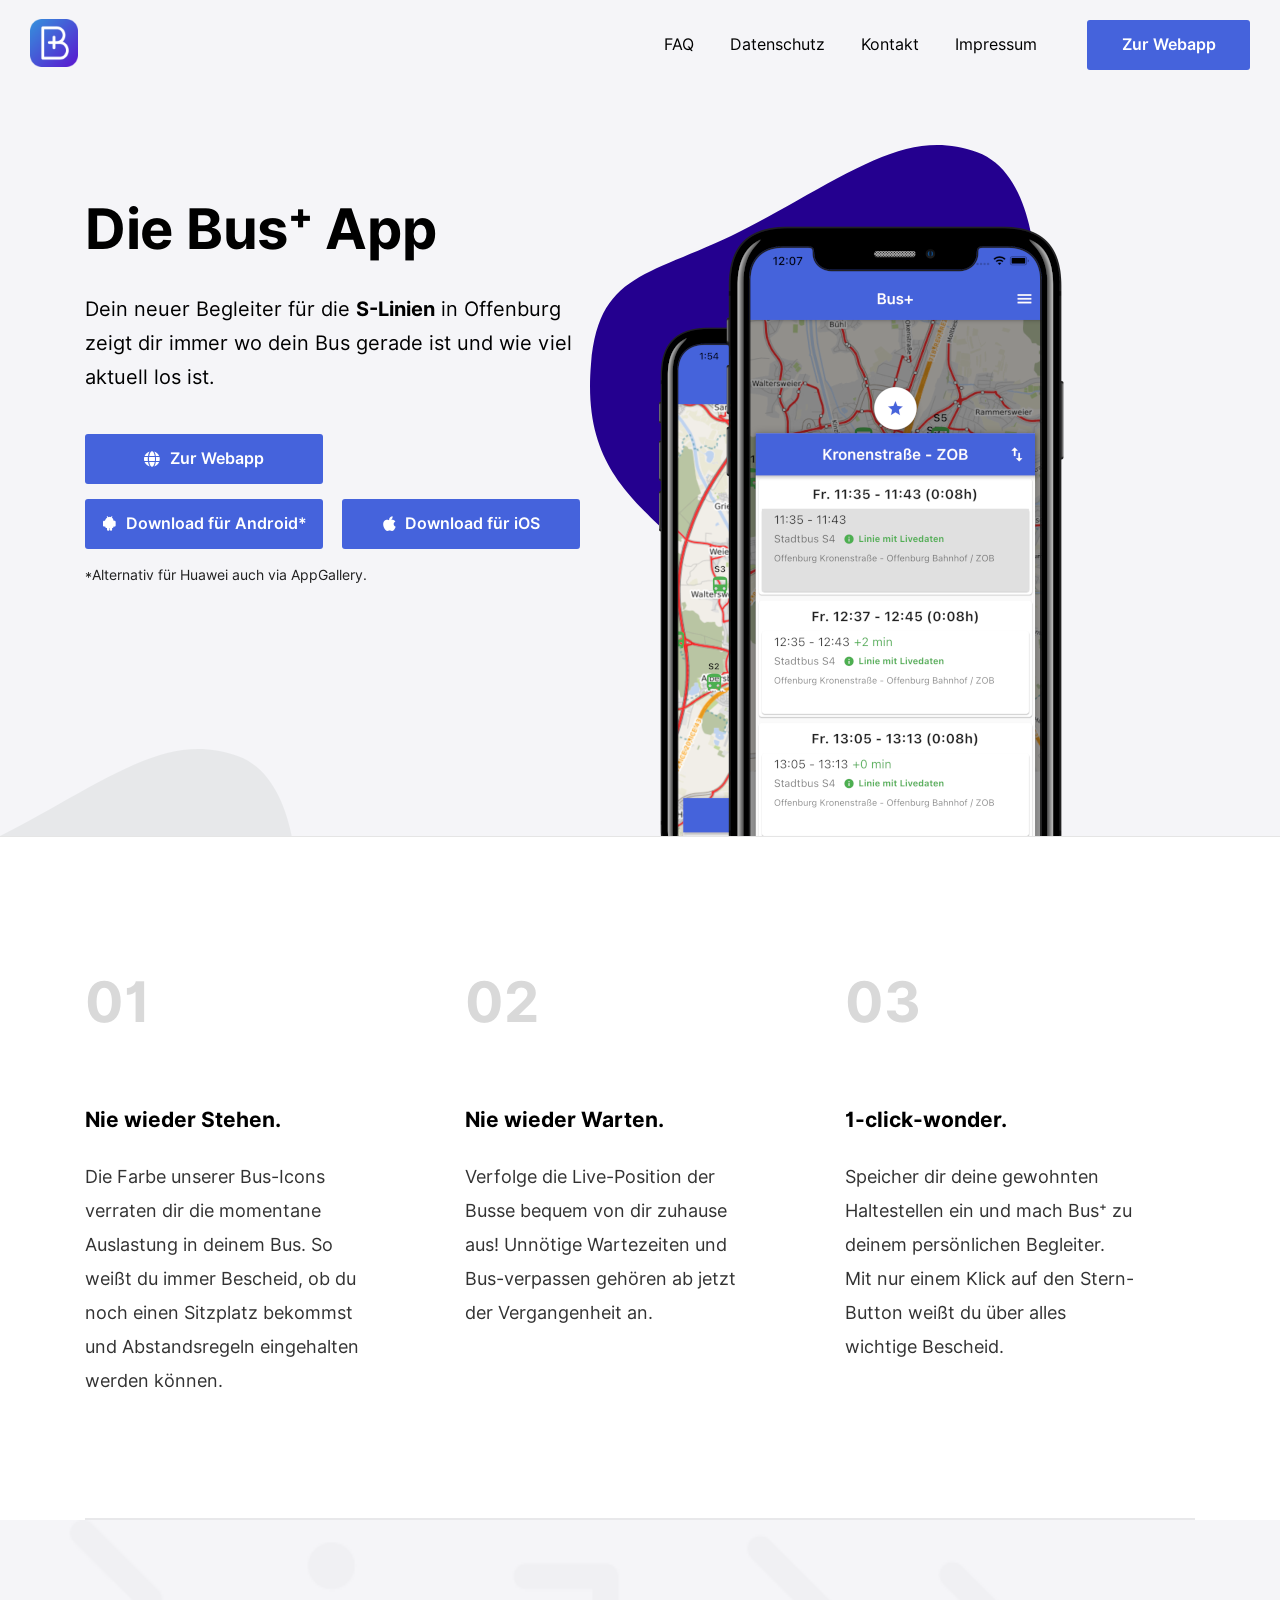
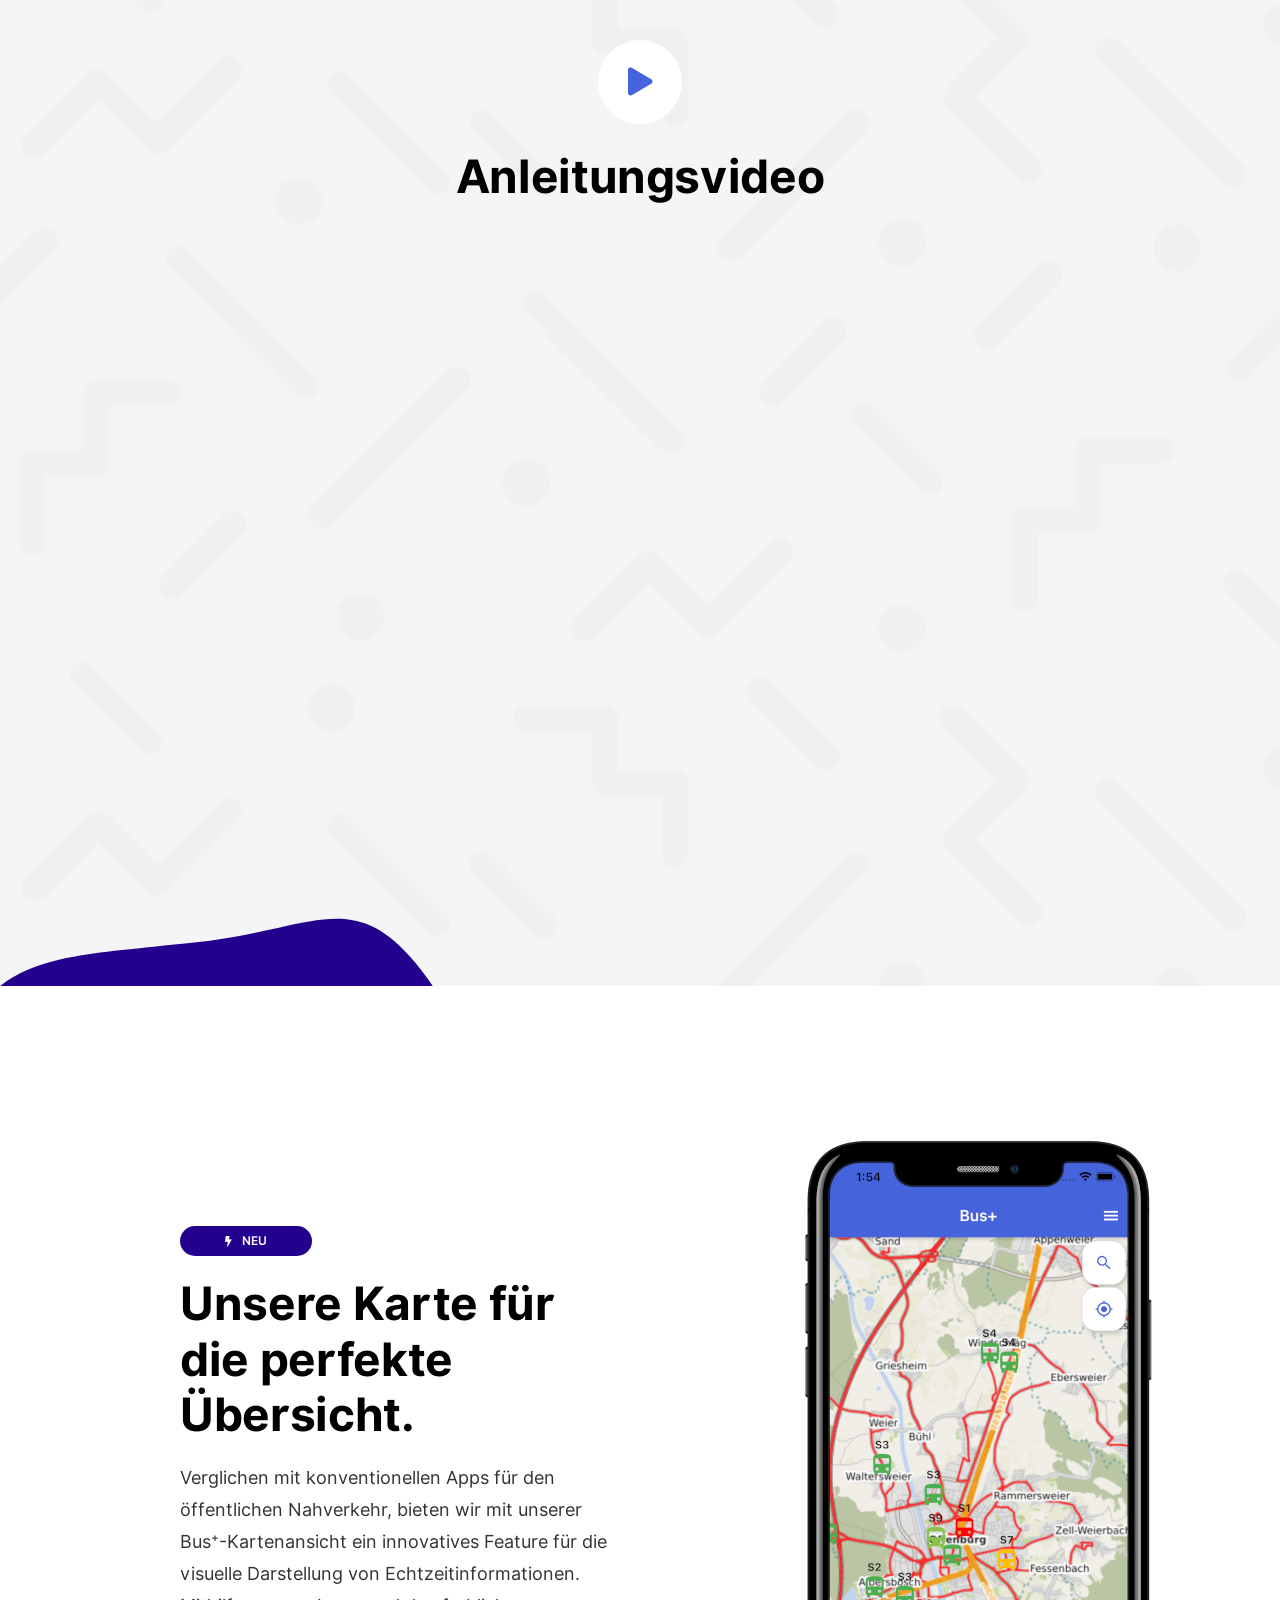
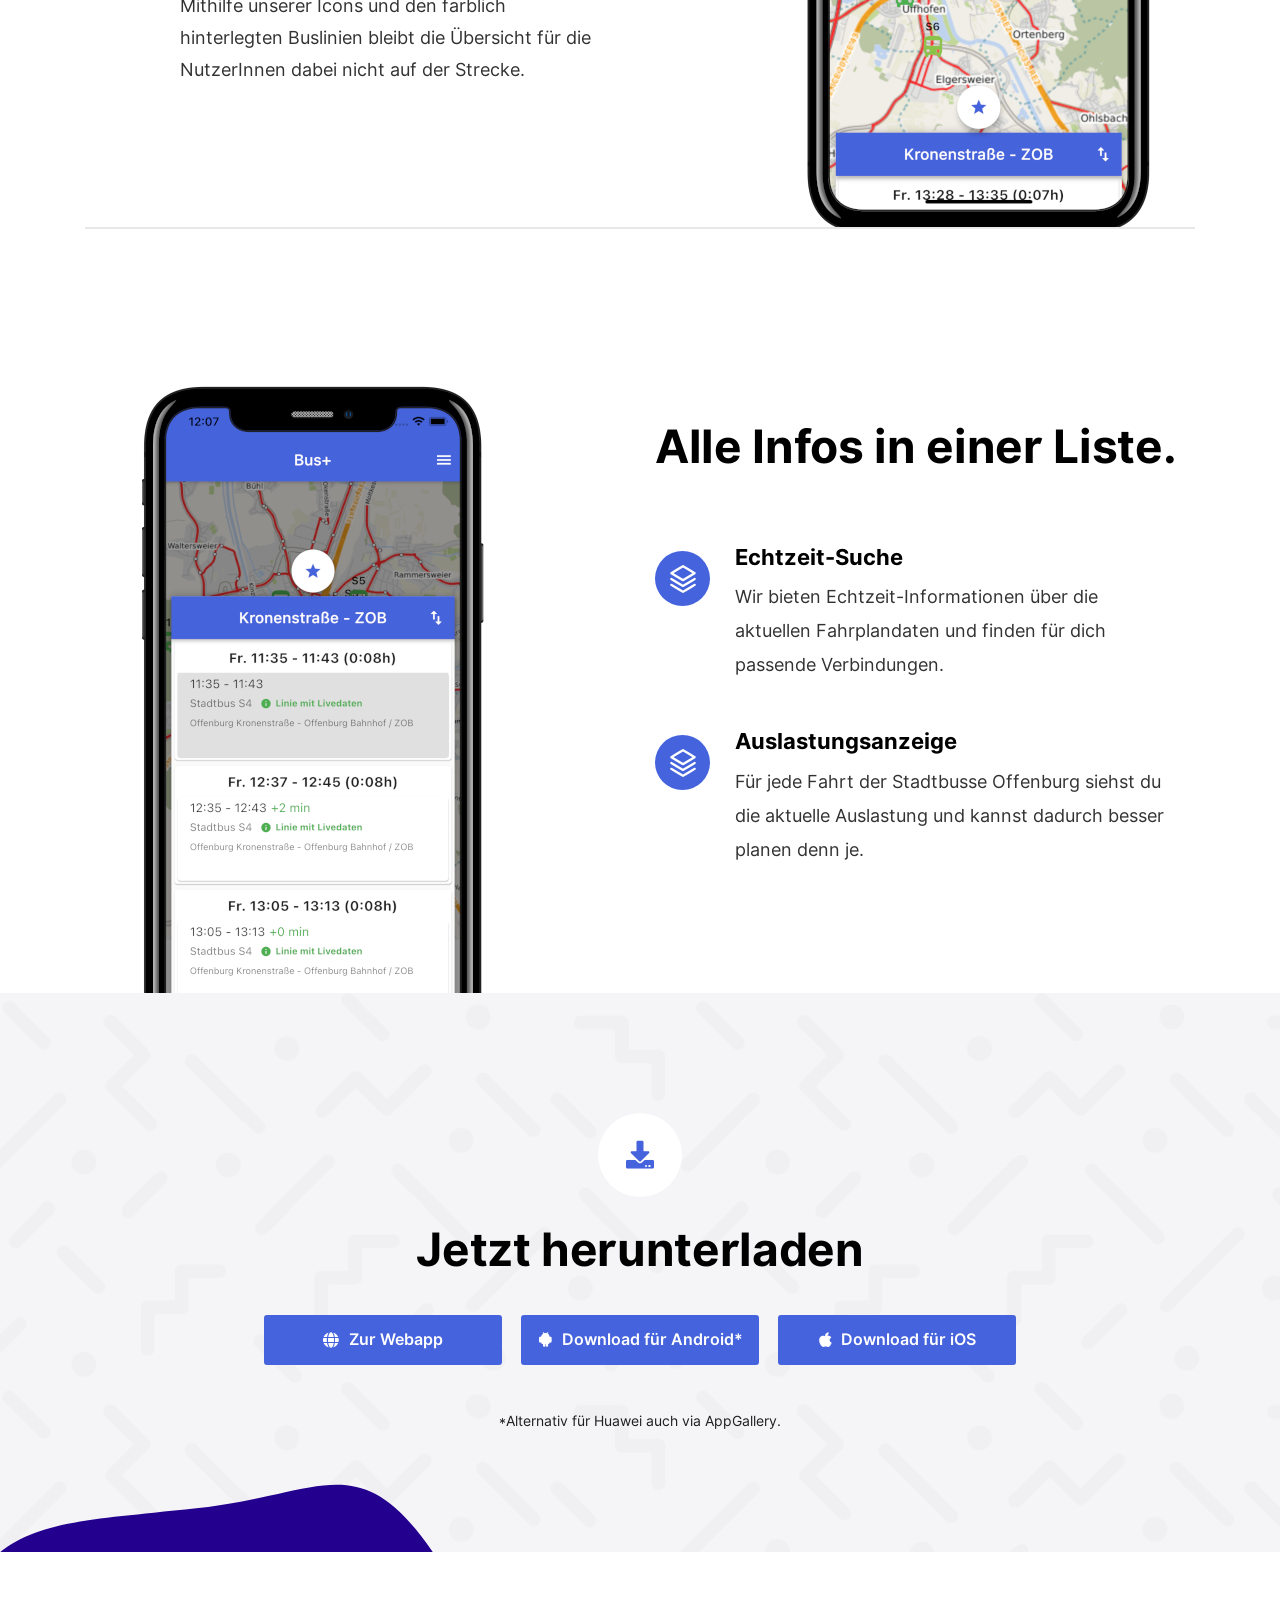
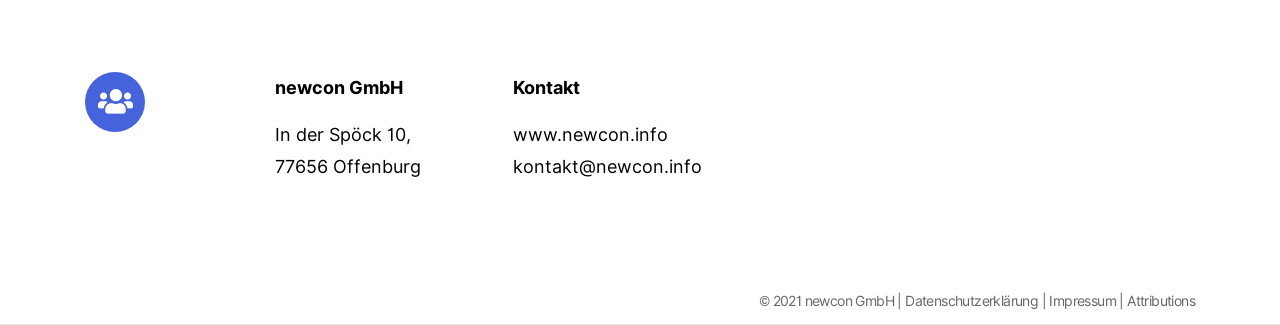
==== commit 742e9f3a: "Publish v2 (without SWEG and Radio Regenbogen)" ====
--- a/busplus/index.html
+++ b/busplus/index.html
@@ -267,12 +267,14 @@
 																	  <br>
 																	  <a href="https://play.google.com/store/apps/details?id=info.newcon.busplus" class="android btn btn--primary btn--large mr--15"
 																				  ><i class="fab fa-android"></i
-																				  ><span class="p2">Download für Android</span></a
+																				  ><span class="p2">Download für Android*</span></a
 																		  >
 																		  <a href="https://apps.apple.com/de/app/bus/id1554673915" class="apple btn btn--primary btn--large"
 																					  ><i class="fab fa-apple"></i
 																					  ><span class="p2">Download für iOS</span></a
 																			  >
+																			  <br>
+																*Alternativ für Huawei auch via <a href="https://appgallery.huawei.com/#/app/C104045963">AppGallery</a>.
 														</div>
 
 														<!--<div class="hero-ratings mt--15">
@@ -571,9 +573,11 @@
 											 <h2 class="cta-title h2">Jetzt herunterladen</h2>
 											 <div class="cta-btns mb--30">
 													 <a href="app" class="web btn btn--primary btn--large"><i class="fa fa-globe"></i><span class="p2">Zur Webapp</span></a>
-													 <a href="https://play.google.com/store/apps/details?id=info.newcon.busplus" class="android btn btn--primary btn--large"><i class="fab fa-android"></i><span class="p2">Download für Android</span></a>
+													 <a href="https://play.google.com/store/apps/details?id=info.newcon.busplus" class="android btn btn--primary btn--large"><i class="fab fa-android"></i><span class="p2">Download für Android*</span></a>
 													 <a href="https://apps.apple.com/de/app/bus/id1554673915" class="apple btn btn--primary btn--large"><i class="fab fa-apple"></i><span class="p2">Download für iOS</span></a>
 											 </div>
+											
+											 *Alternativ für Huawei auch via <a href="https://appgallery.huawei.com/#/app/C104045963">AppGallery</a>.
 											 <!--<p>
 					Lorem ipsum dolor sit amet, consectetur adipiscing elit.<br>
 					Lorem ipsum dolor sit amet, consectetur adipiscing elit.
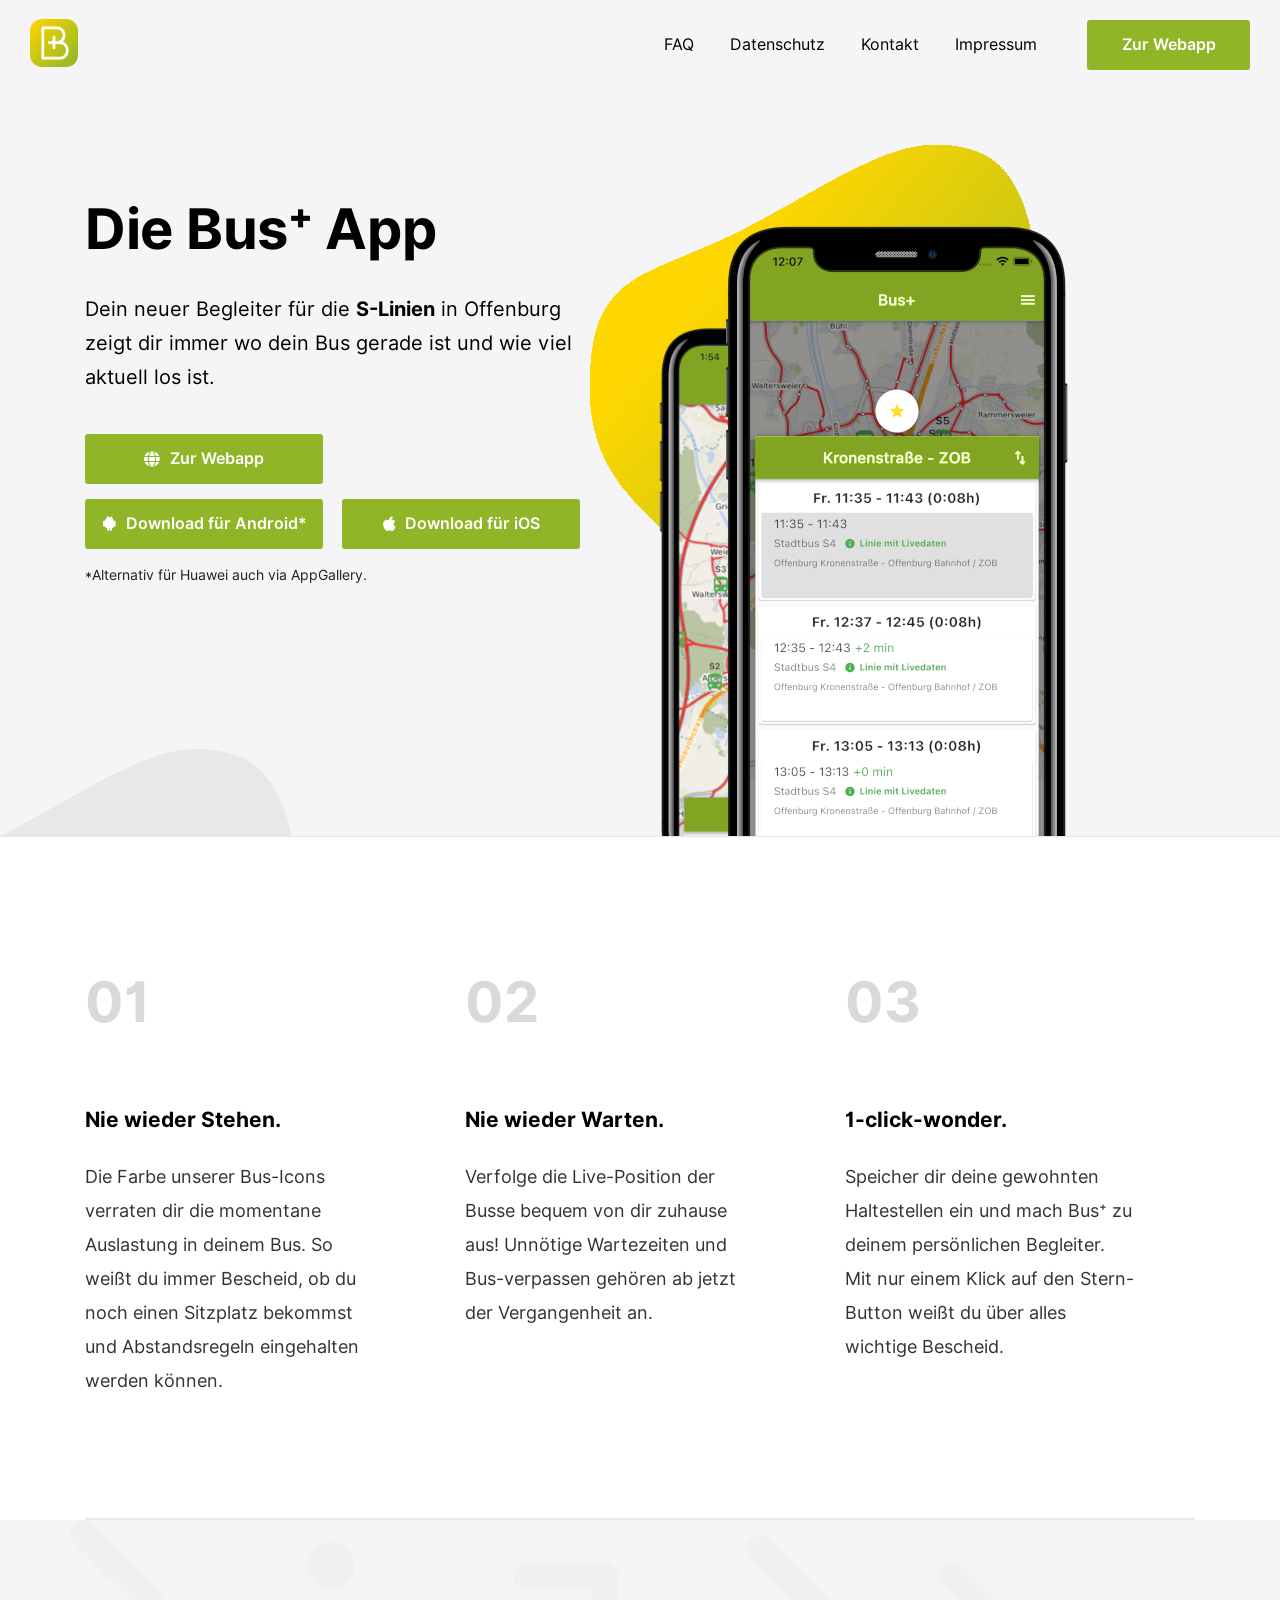
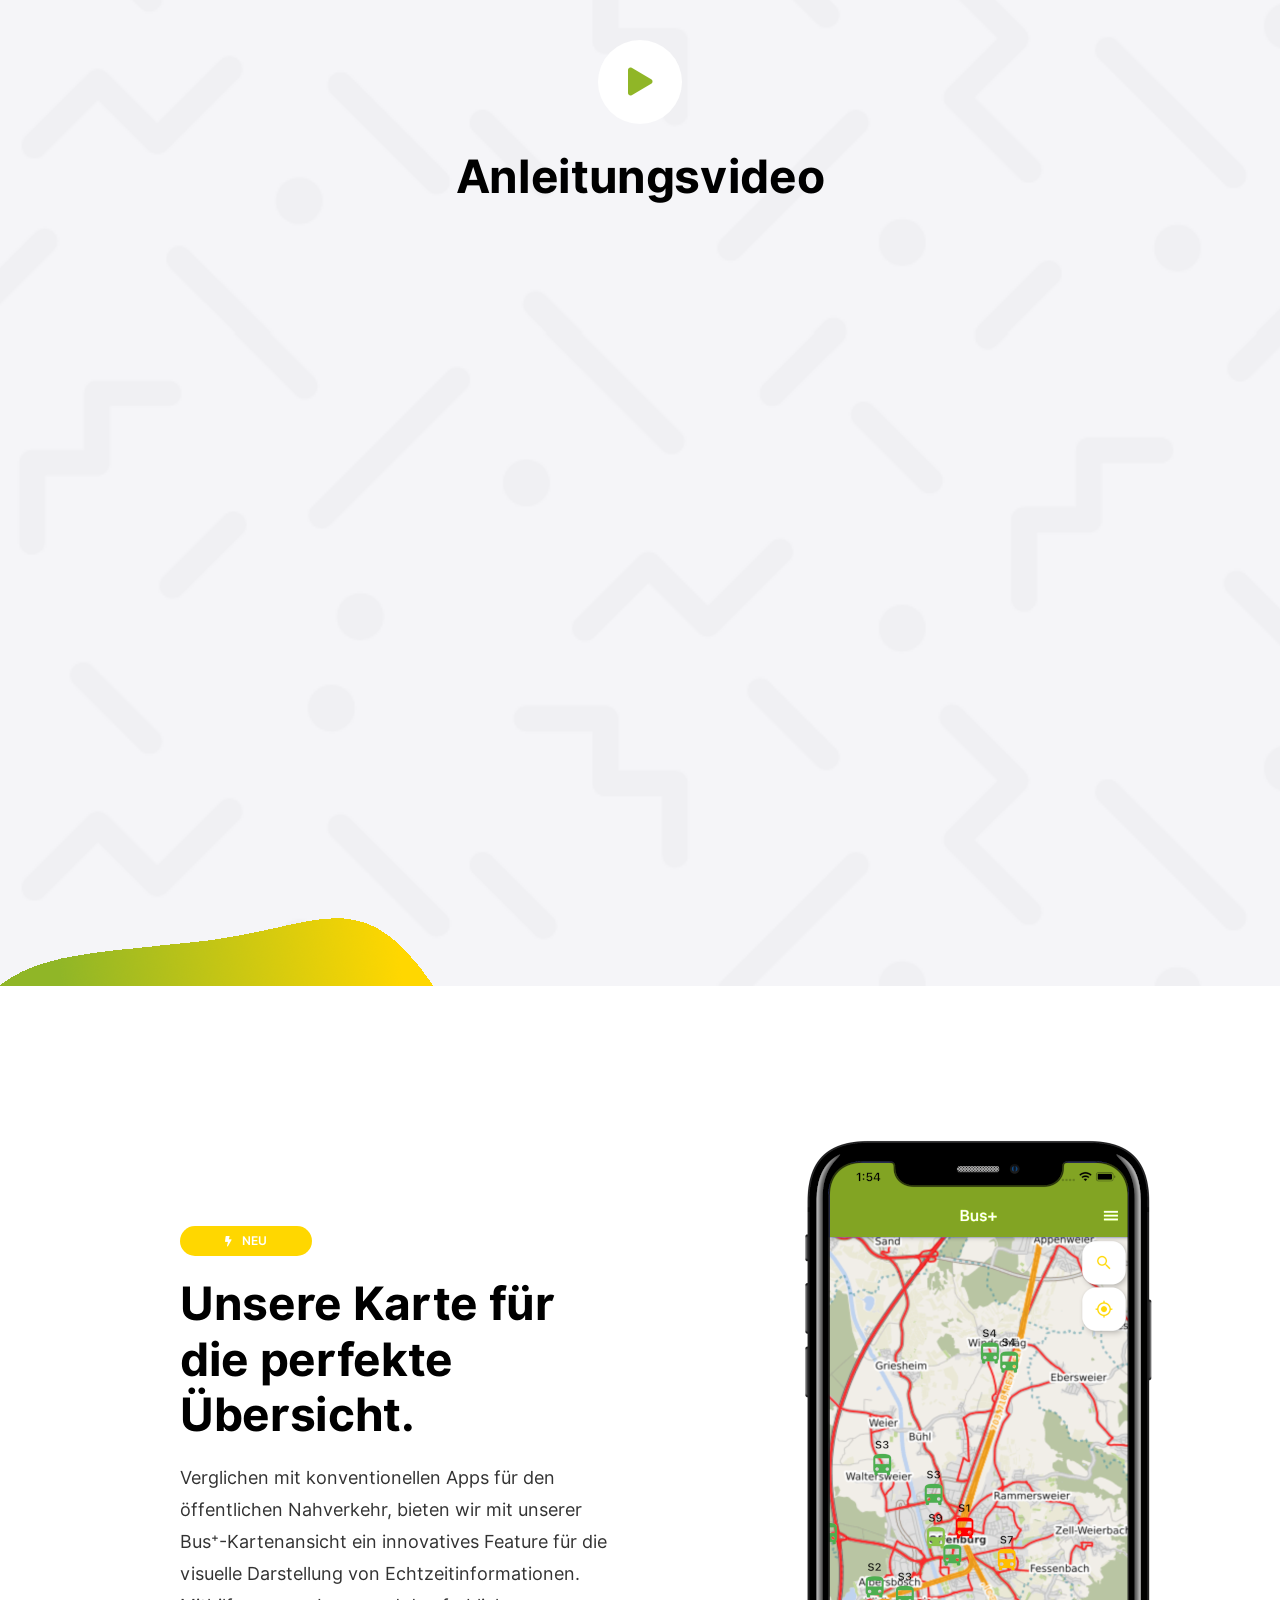
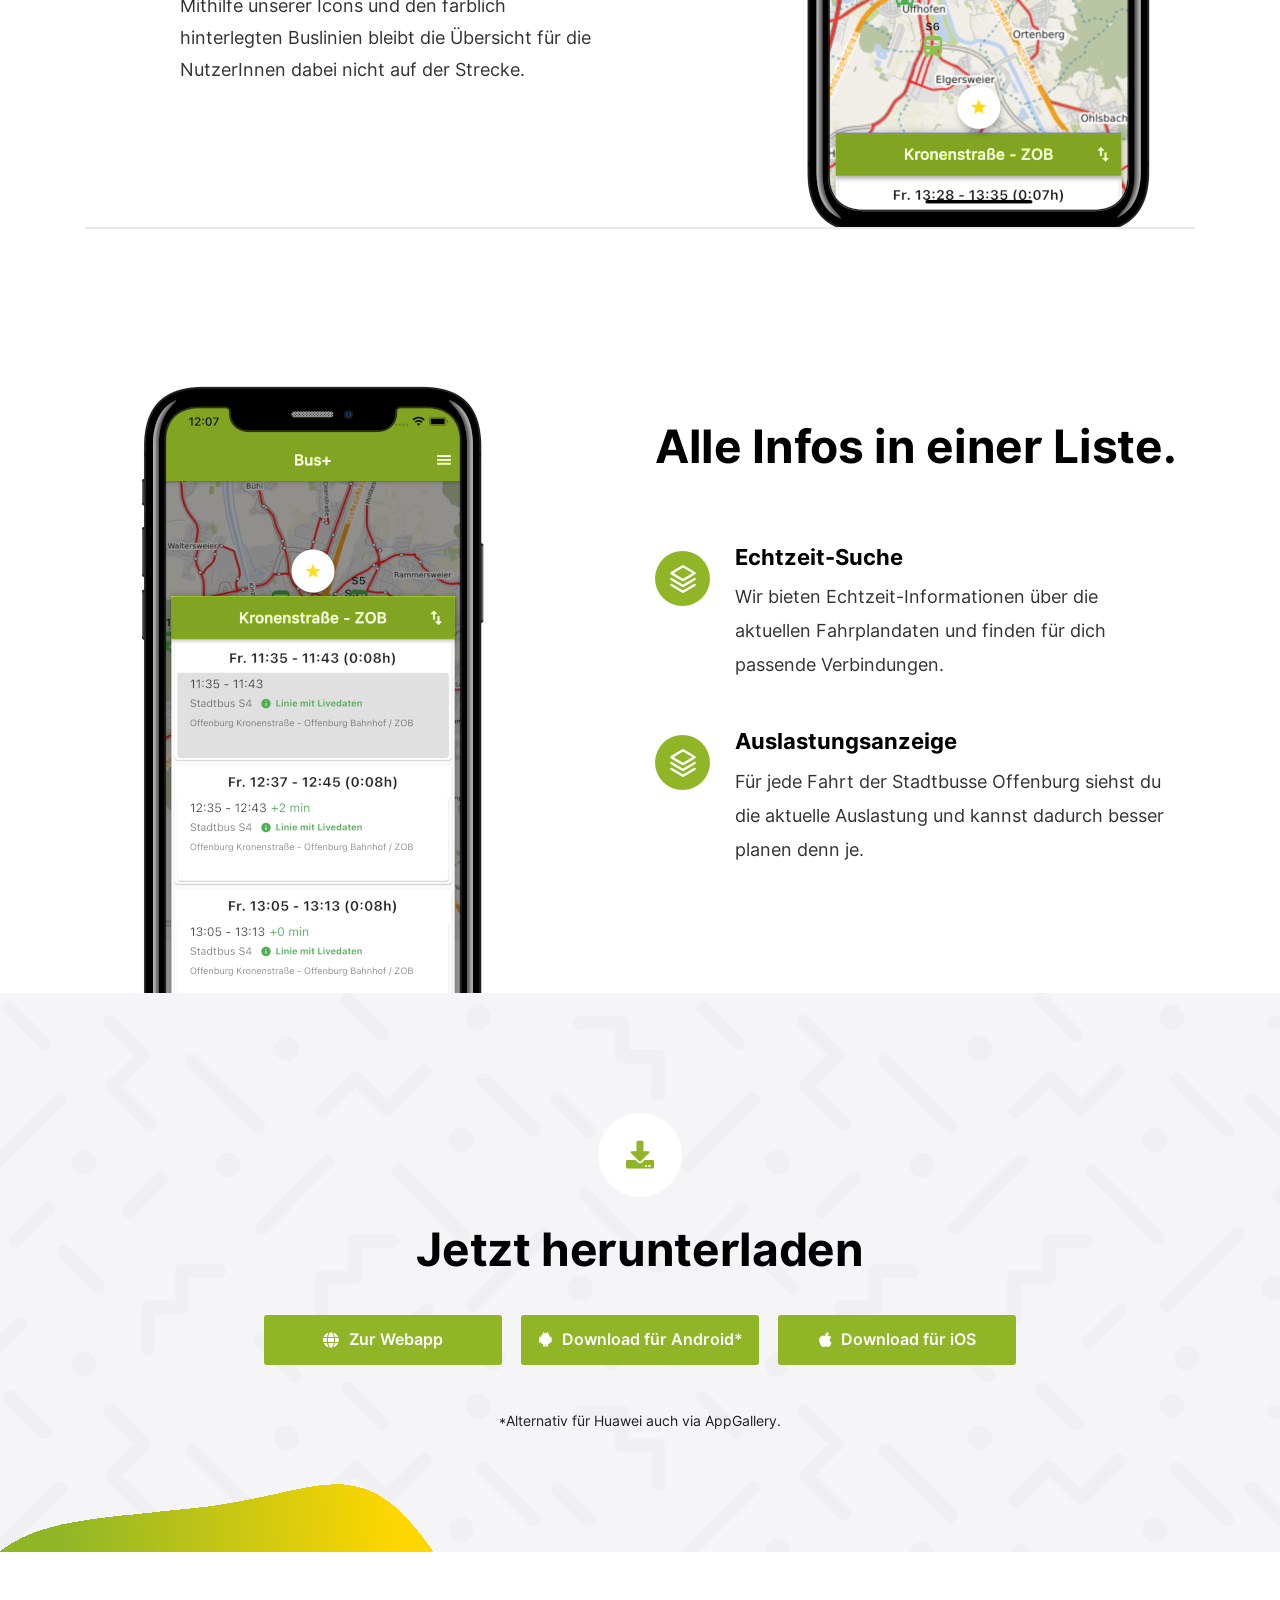
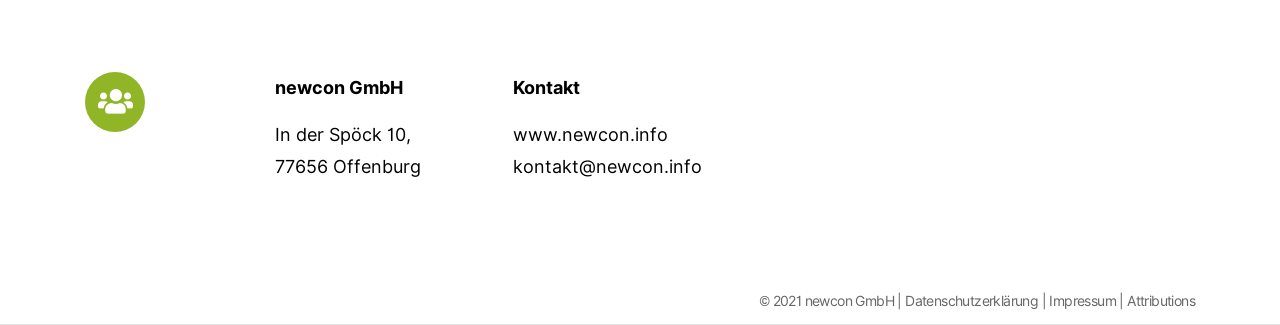
==== commit 52b9ce56: "Push old busplus changes" ====
--- a/busplus/index.html
+++ b/busplus/index.html
@@ -27,17 +27,17 @@
 
 				<link rel='shortcut icon' type='image/x-icon' href='favicon.ico' />
 				<link rel="icon" type="image/png" href="favicon.ico"/>
-				<link rel="icon" type="image/png" href="https://www.newcon.info/busplus/favicon.ico"/>
+				<link rel="icon" type="image/png" href="https://www.busplus.info/favicon.ico"/>
 
 				<!-- Global site tag (gtag.js) - Google Analytics -->
-				<script async src="https://www.googletagmanager.com/gtag/js?id=G-84T5FB435Y"></script>
+		  		<script async src="https://www.googletagmanager.com/gtag/js?id=G-QS8G128E1Z"></script>
 				<script>
 					window.dataLayer = window.dataLayer || [];
 					function gtag(){dataLayer.push(arguments);}
 					gtag('js', new Date());
 
-					gtag('config', 'G-84T5FB435Y');
-				</script>
+					gtag('config', 'G-QS8G128E1Z');
+  			  	</script>
 		</head>
 
 		<body>
@@ -120,7 +120,7 @@
 						  <li class="menu-item"><a href="impressum.html">Impressum</a></li>
 																</ul>
 																<div class="header-btns justify-content-end">
-																		<a href="app" class="btn btn--primary btn--medium">Zur Webapp</a>
+																		<a href="https://offenburg.busplus.info" class="btn btn--primary btn--medium">Zur Webapp</a>
 																</div>
 														</div>
 
@@ -260,7 +260,7 @@
 														</div>
 
 														<div class="hero-btns mt--40">
-																<a href="app" class="web btn btn--primary btn--large"
+																<a href="https://offenburg.busplus.info" class="web btn btn--primary btn--large"
 																			  ><i class="fa fa-globe"></i
 																			  ><span class="p2">Zur Webapp</span></a
 																	  >
@@ -369,7 +369,7 @@
 											 </div>
 											 <h2 class="cta-title h2">Anleitungsvideo</h2>
 											 <div class="embed-responsive embed-responsive-16by9">
-												 <iframe class="embed-responsive-item" src="https://www.youtube.com/embed/LBRYHhbyhj4?rel=0" allowfullscreen></iframe>
+												 <iframe class="embed-responsive-item" src="https://www.youtube.com/embed/OVuyN4pZlXI?rel=0" allowfullscreen></iframe>
 											 </div>
 										 <div class="cta-shape" data-aos="fade-right" data-aos-duration="1000" data-aos-once="true" >
 												 <img src="./image/Path_2_Copy.png" alt="" />
@@ -572,7 +572,7 @@
 
 											 <h2 class="cta-title h2">Jetzt herunterladen</h2>
 											 <div class="cta-btns mb--30">
-													 <a href="app" class="web btn btn--primary btn--large"><i class="fa fa-globe"></i><span class="p2">Zur Webapp</span></a>
+													 <a href="https://offenburg.busplus.info" class="web btn btn--primary btn--large"><i class="fa fa-globe"></i><span class="p2">Zur Webapp</span></a>
 													 <a href="https://play.google.com/store/apps/details?id=info.newcon.busplus" class="android btn btn--primary btn--large"><i class="fab fa-android"></i><span class="p2">Download für Android*</span></a>
 													 <a href="https://apps.apple.com/de/app/bus/id1554673915" class="apple btn btn--primary btn--large"><i class="fab fa-apple"></i><span class="p2">Download für iOS</span></a>
 											 </div>
--- a/busplus/css/style.css
+++ b/busplus/css/style.css
@@ -21615,12 +21615,12 @@
 }
 
 .btn--primary {
-  background-color: #4563dc;
+  background-color: #90B627;
   color: #FFF;
 }
 
 .btn--primary:hover {
-  background-color: rgba(39, 128, 255, 0.8);
+  background-color: rgba(255, 215, 0, 1);
   color: #fff;
 }
 
@@ -21762,7 +21762,7 @@
 }
 
 .main-menu > li > a:hover {
-  color: #4563dc;
+  color: #90B627;
 }
 
 @media (min-width: 992px) {
@@ -21821,7 +21821,7 @@
 
 @media (min-width: 992px) {
   .main-menu .menu-dropdown .single-item:hover a h3 {
-    color: #4563dc;
+    color: #90B627;
   }
 }
 
@@ -21879,7 +21879,7 @@
 }
 
 .header-btns .btn-link:hover {
-  color: #4563dc;
+  color: #90B627;
 }
 
 .header-btns.btns-group {
@@ -21889,10 +21889,10 @@
 /*  Mobile Menu / Mean Menu Reset  */
 .hamburger-icon {
   font-size: 16px;
-  color: #4563dc;
+  color: #90B627;
   width: 36px;
   height: 36px;
-  border: 2px solid #4563dc;
+  border: 2px solid #90B627;
   display: -webkit-inline-box;
   display: -ms-inline-flexbox;
   display: inline-flex;
@@ -21908,7 +21908,7 @@
 }
 
 .hamburger-icon:hover {
-  background: #4563dc;
+  background: #90B627;
   color: #fff;
   border-color: transparent;
 }
@@ -21991,7 +21991,7 @@
   width: 50px;
   height: 50px;
   font-size: 20px;
-  background-color: #4563dc;
+  background-color: #90B627;
   color: #fff;
   line-height: 50px;
   text-align: center;
@@ -22047,7 +22047,7 @@
 }
 
 .mobile-navigation .mobile-menu li:hover > a {
-  color: #4563dc;
+  color: #90B627;
 }
 
 .mobile-navigation .mobile-menu a {
@@ -22202,7 +22202,7 @@
 }
 
 .hero-ratings .rating-stars li {
-  color: #24008f;
+  color: #FFD700;
 }
 
 .hero-ratings .rating-stars li:last-child {
@@ -22647,7 +22647,7 @@
 }
 
 .content-widget .widget-icon {
-  background-color: #4563dc;
+  background-color: #90B627;
   border-radius: 50%;
   width: 55px;
   height: 55px;
@@ -22833,7 +22833,7 @@
           justify-content: center;
   -webkit-transition: .4s;
   transition: .4s;
-  background-color: #4563dc;
+  background-color: #90B627;
   color: #fff;
   -webkit-transform: translateY(-50%);
           transform: translateY(-50%);
@@ -23087,12 +23087,12 @@
 }
 
 .cta-icon i {
-  color: #4563dc;
+  color: #90B627;
   font-size: inherit;
 }
 
 .cta-icon:hover {
-  background-color: #4563dc;
+  background-color: #90B627;
 }
 
 .cta-icon:hover i {
@@ -23207,7 +23207,7 @@
   width: 60px;
   height: 60px;
   font-size: 28px;
-  background-color: #4563dc;
+  background-color: #90B627;
   display: -webkit-box;
   display: -ms-flexbox;
   display: flex;
@@ -23232,7 +23232,7 @@
   width: 132px;
   height: 30px;
   border-radius: 15px;
-  background-color: #24008f;
+  background-color: #FFD700;
   color: #fff;
   display: -webkit-box;
   display: -ms-flexbox;
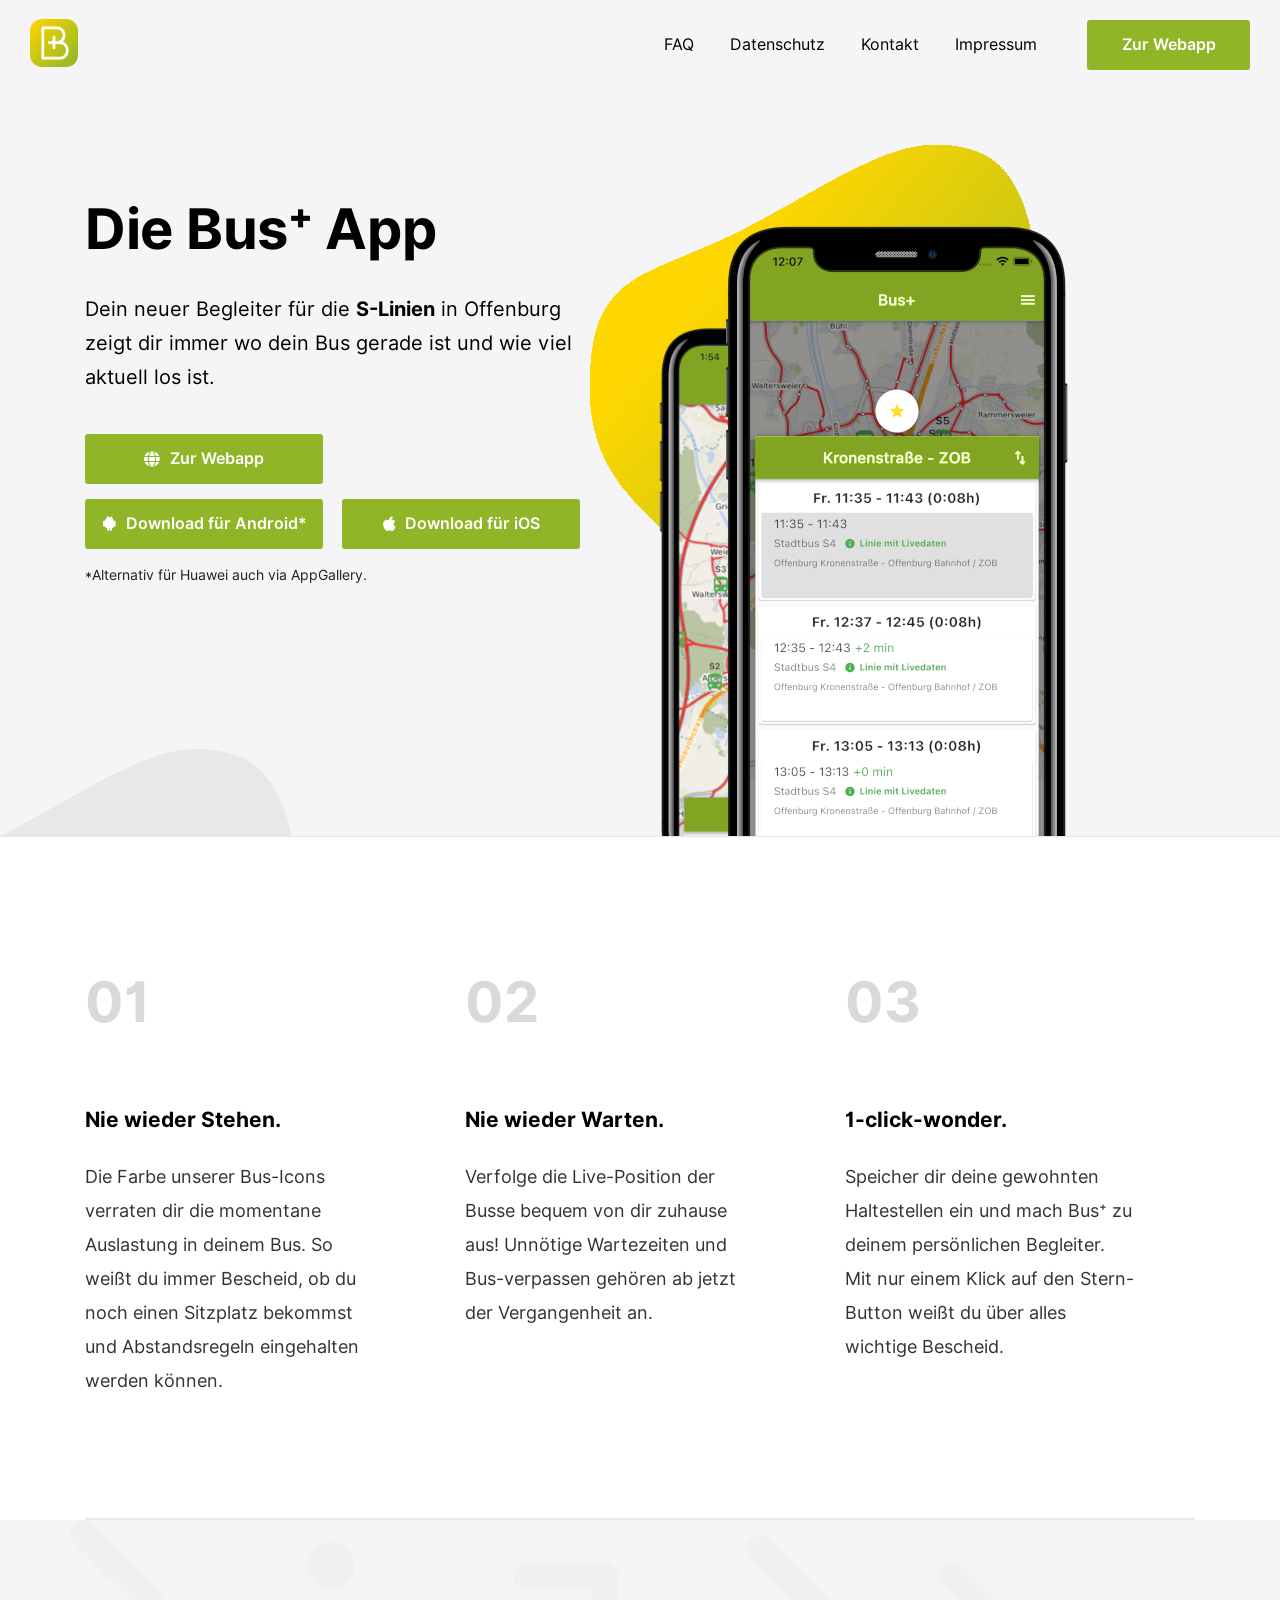
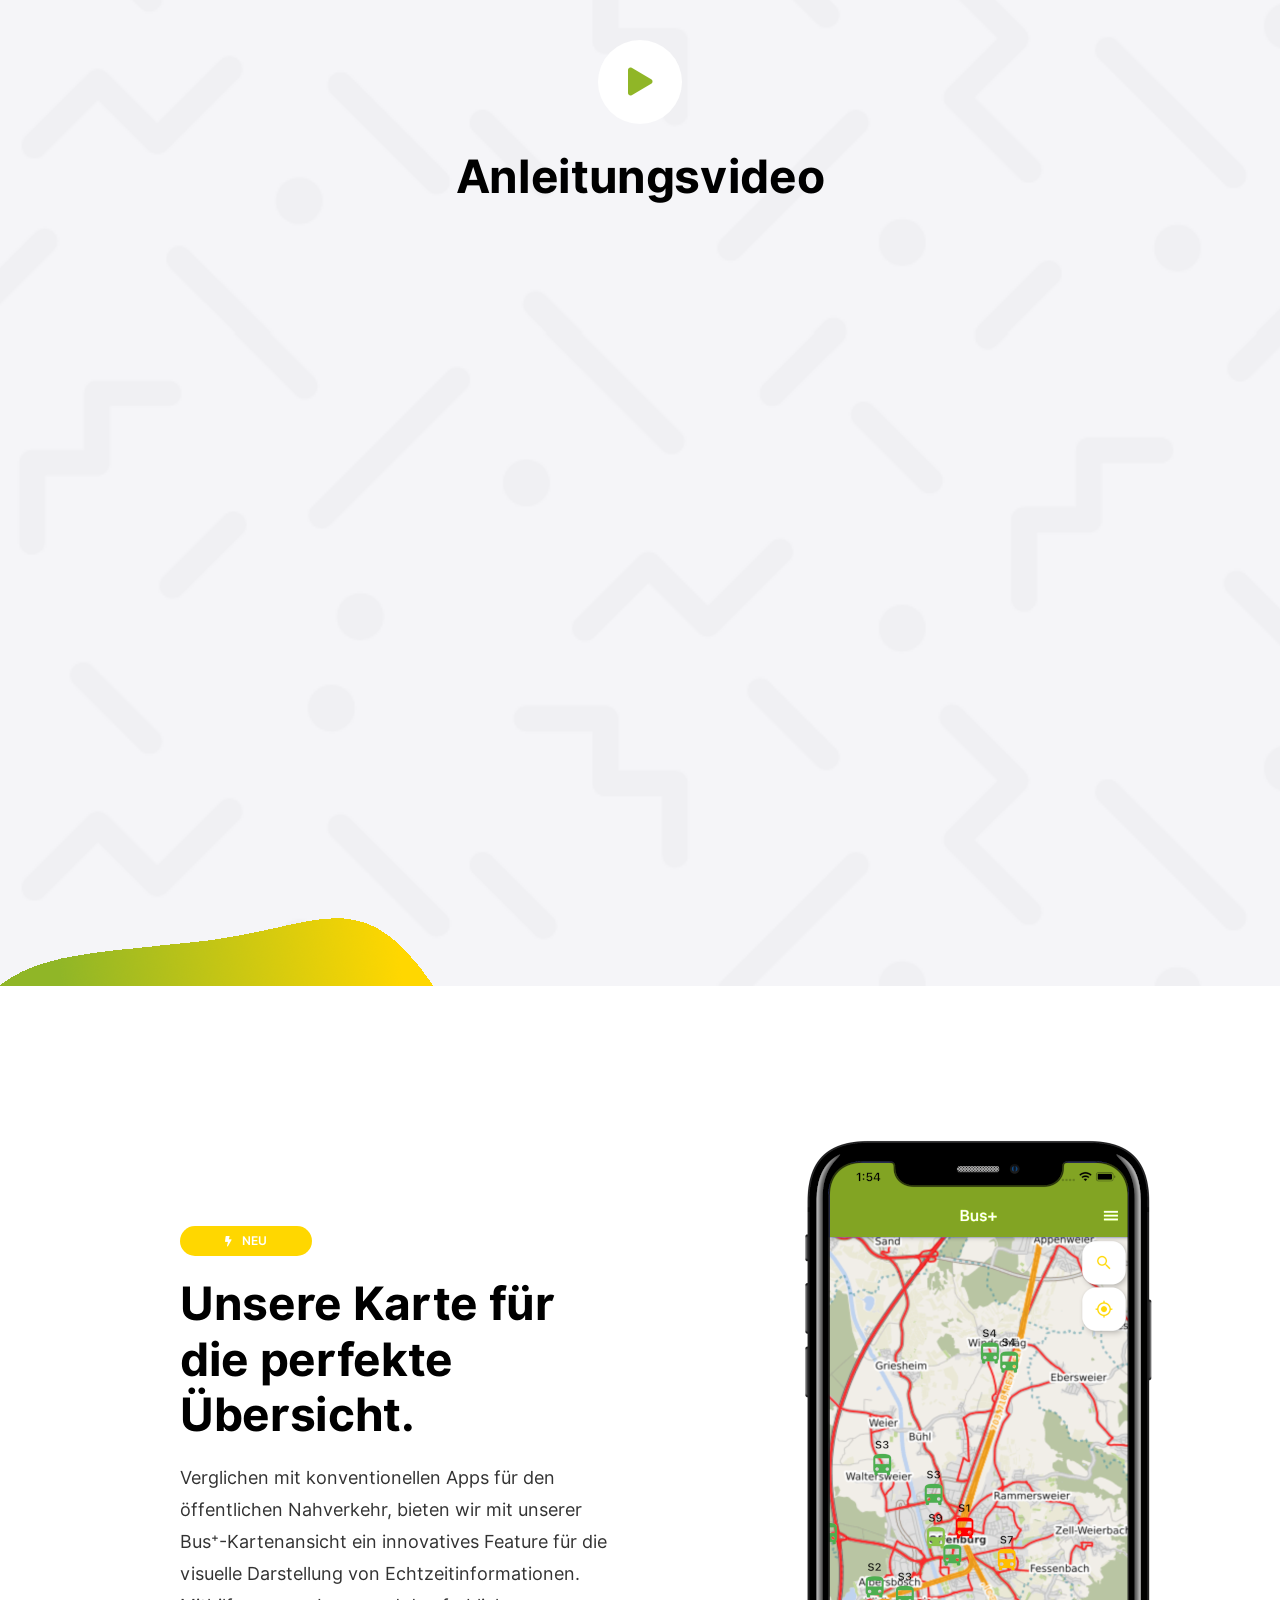
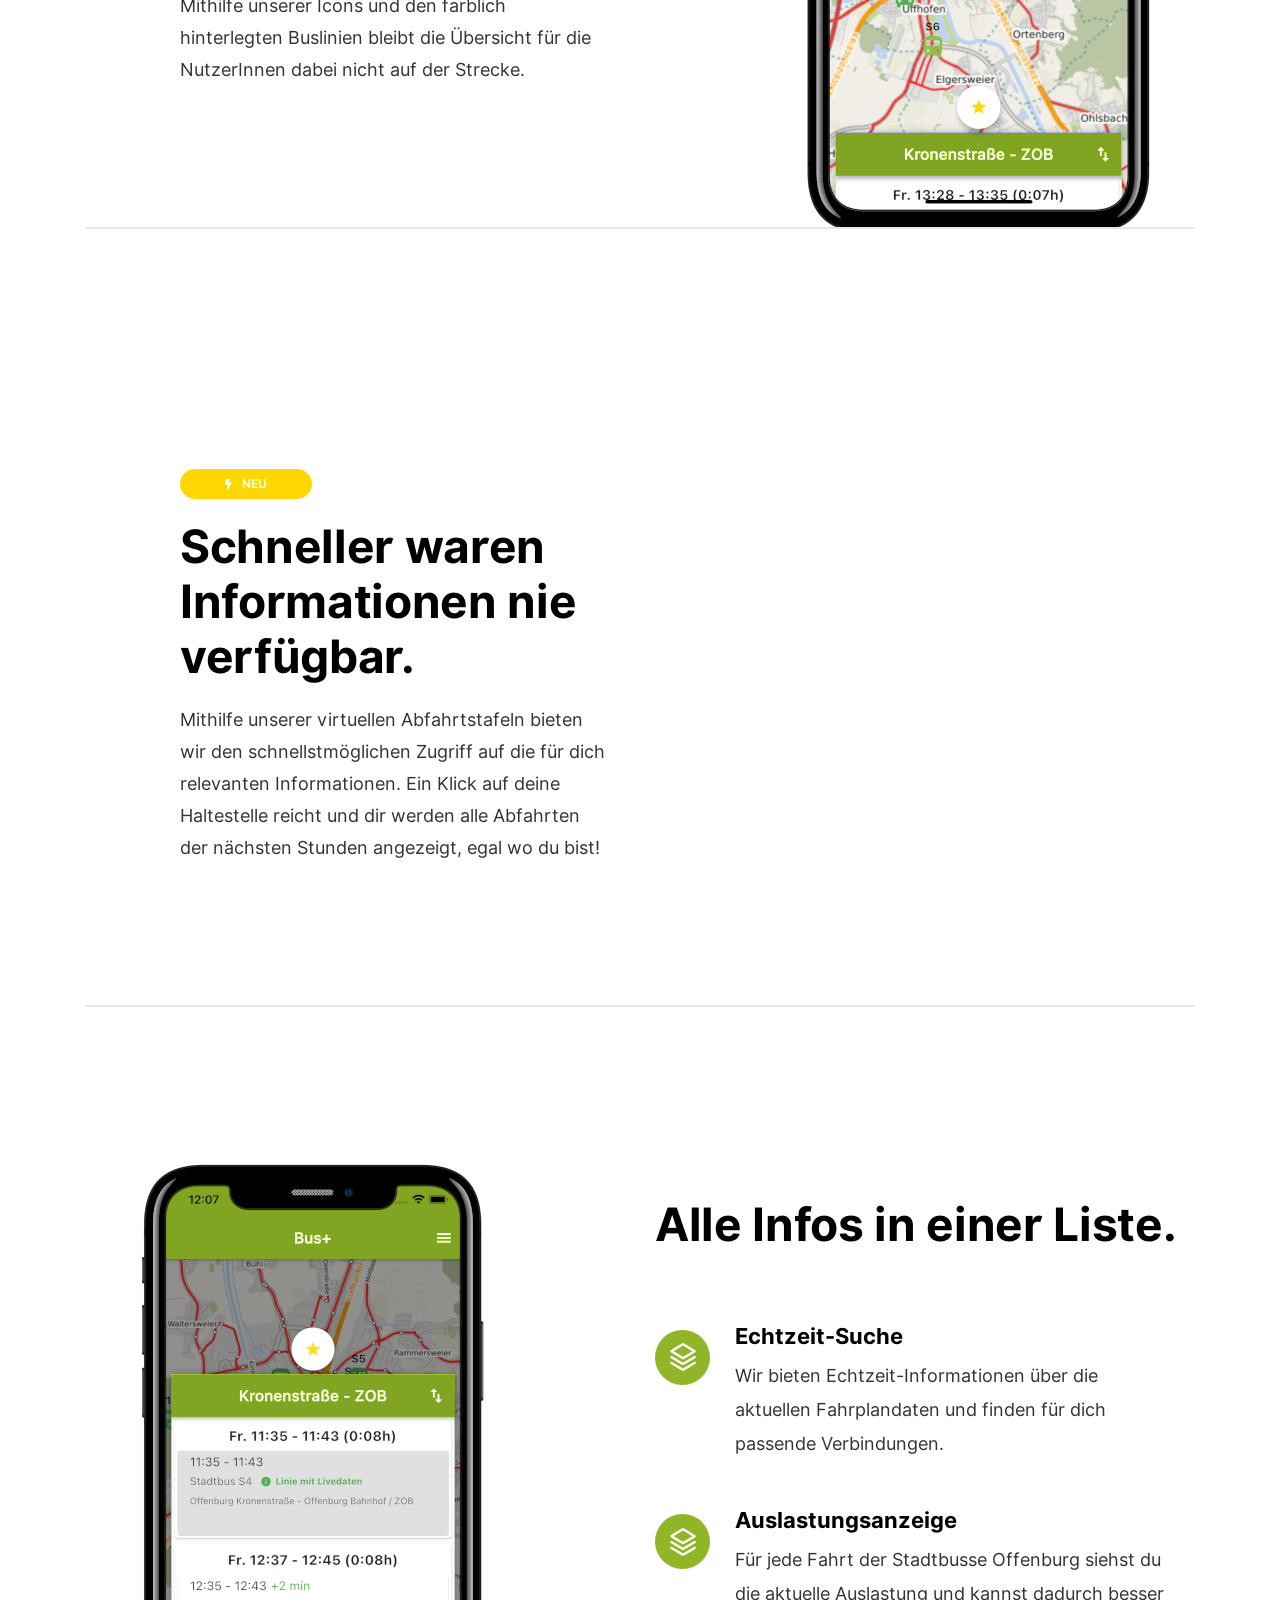
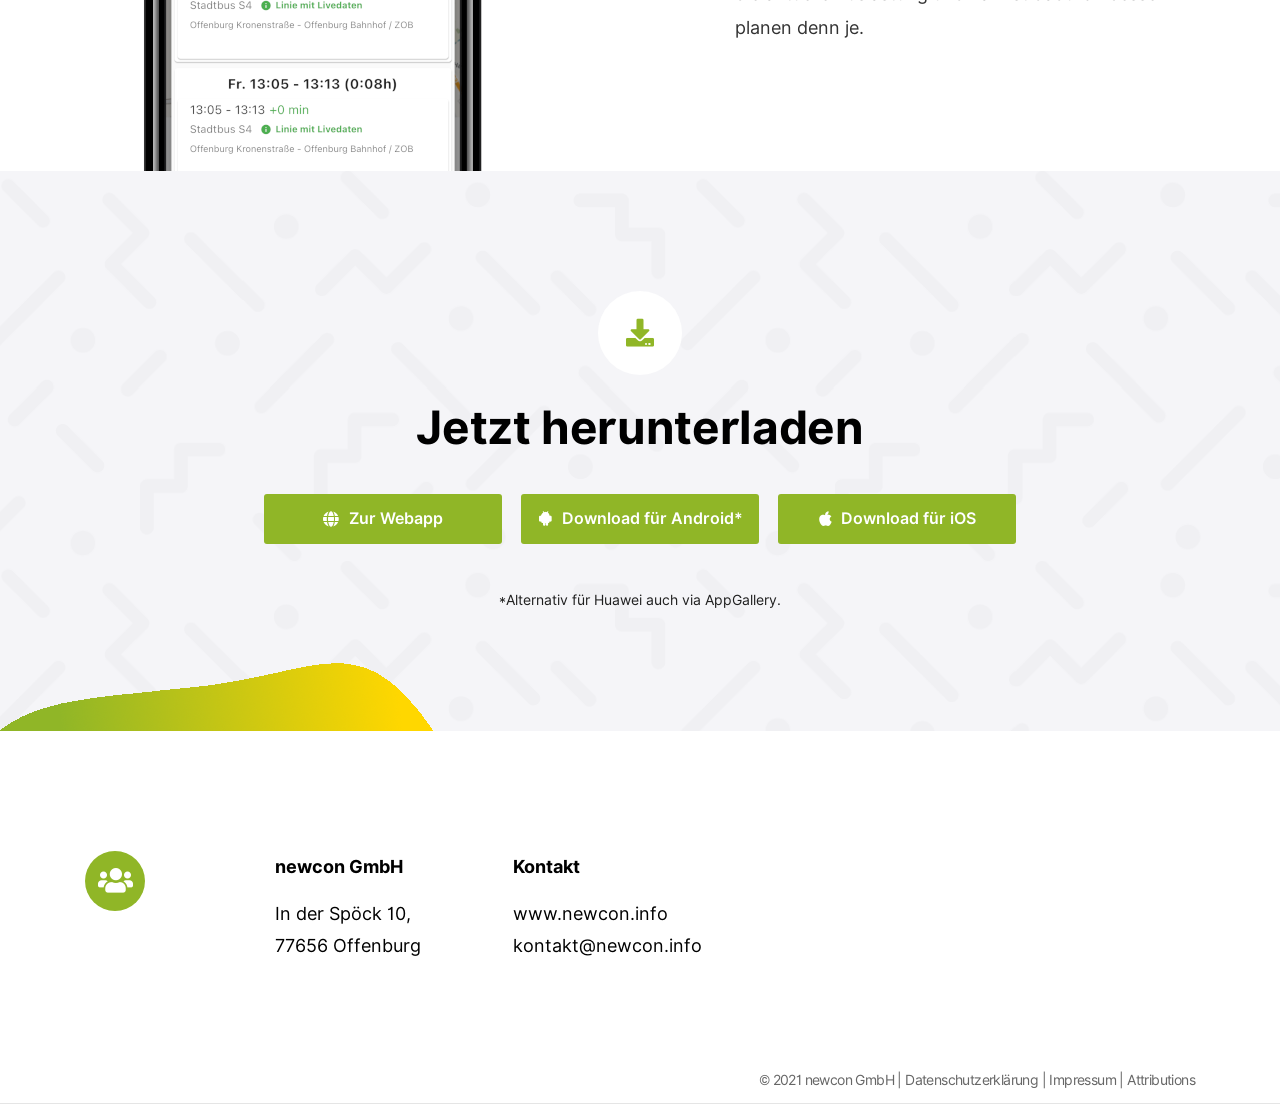
==== commit d799b954: "Update index.html add section virtual departure board" ====
--- a/busplus/index.html
+++ b/busplus/index.html
@@ -408,7 +408,39 @@
 										</div>
 										<div class="section-divider"></div>
 								</div>
+							<!-- Content Section virtual departure board -->
 						</section>
+	<section class="content-section section-padding-top">
+								<div class="container">
+										<div class="content-wrapper">
+												<div class="row justify-content-center">
+														<div
+																class="col-sm-5 col-md-4 col-lg-5 col-xl-5 offset-xl-1 col-sm-7 col-7 order-1 order-md-2"
+																>
+																<div class="content-image-01" data-aos="fade-up" data-aos-duration="1500" data-aos-delay="300" data-aos-once="true">
+																		<img src="image/iPhone2.png" alt="" />
+																</div>
+														</div>
+
+														<div
+																class="col-sm-10 col-md-7 col-lg-6 offset-md-1 col-xl-5 order-2 order-md-1">
+																<div class="badge" data-aos="fade-up"  data-aos-duration="1000" data-aos-delay="300" data-aos-once="true">
+																		<i class="fas fa-bolt"></i>
+																		<span>neu</span>
+																</div>
+																<div class="content-right-content" data-aos="fade-up"  data-aos-duration="1000" data-aos-delay="500" data-aos-once="true">
+																		<h2 class="title h2">Schneller waren Informationen nie verfügbar.</h2>
+																		<p>
+																		Mithilfe unserer virtuellen Abfahrtstafeln bieten wir den schnellstmöglichen Zugriff auf die für dich relevanten Informationen. Ein Klick auf deine Haltestelle reicht und dir werden alle Abfahrten der nächsten Stunden angezeigt, egal wo du bist!
+																		</p>
+																</div>
+														</div>
+												</div>
+										</div>
+										<div class="section-divider"></div>
+								</div>
+						</section>
+
 
 						<!-- Content Section 02 -->
 						<section class="content-02 section-padding-top">
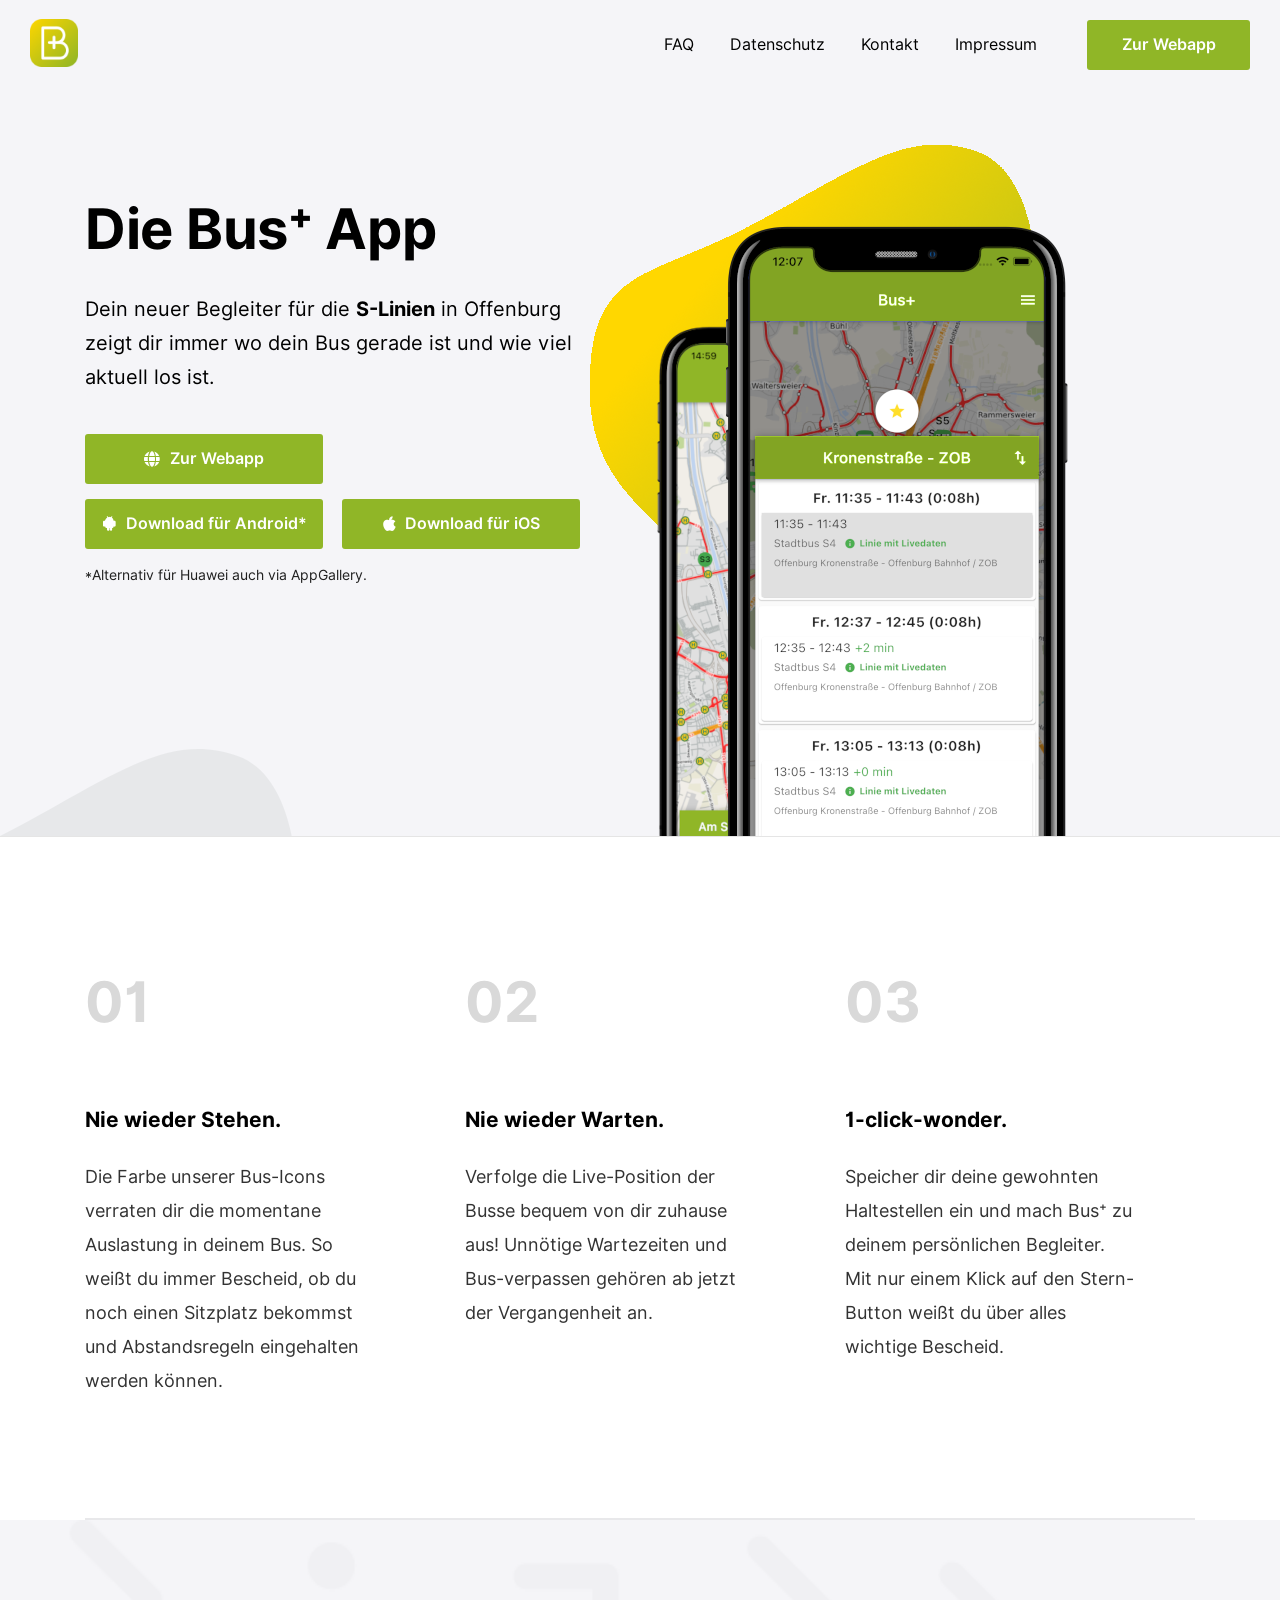
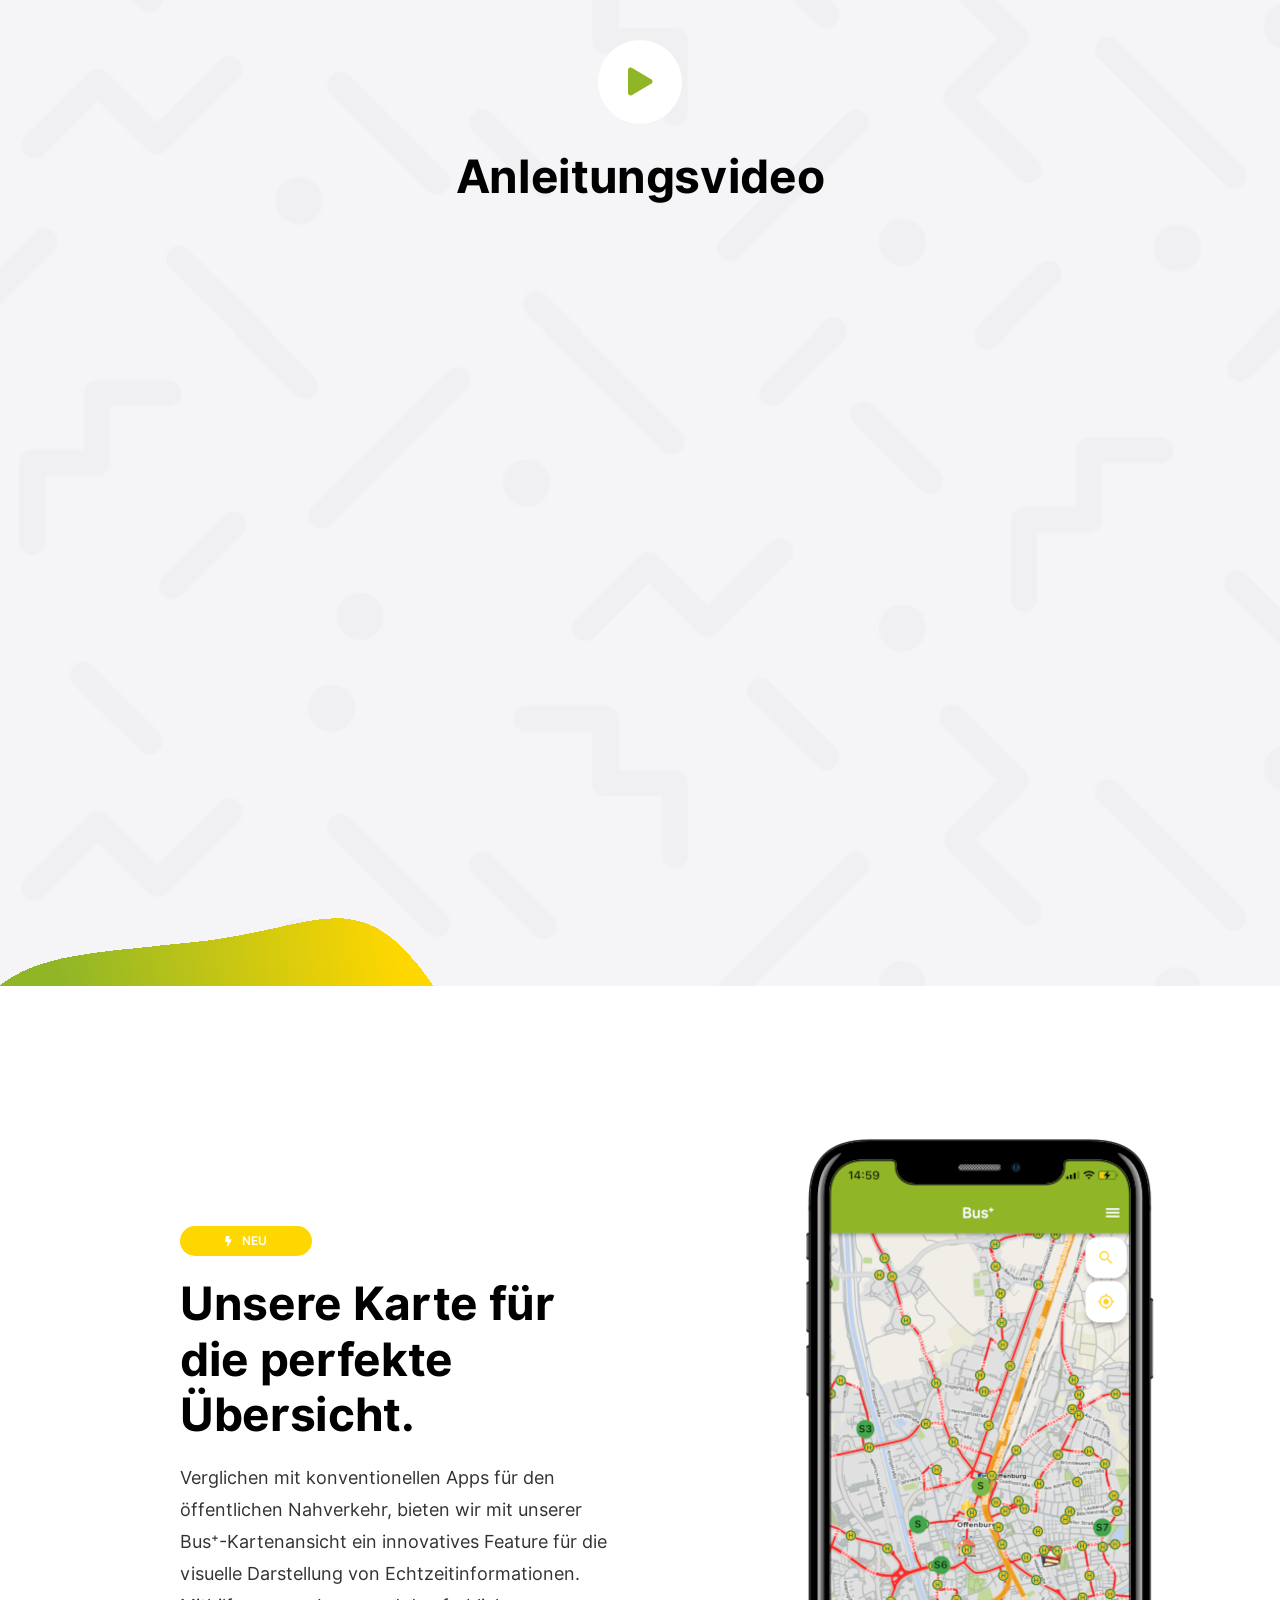
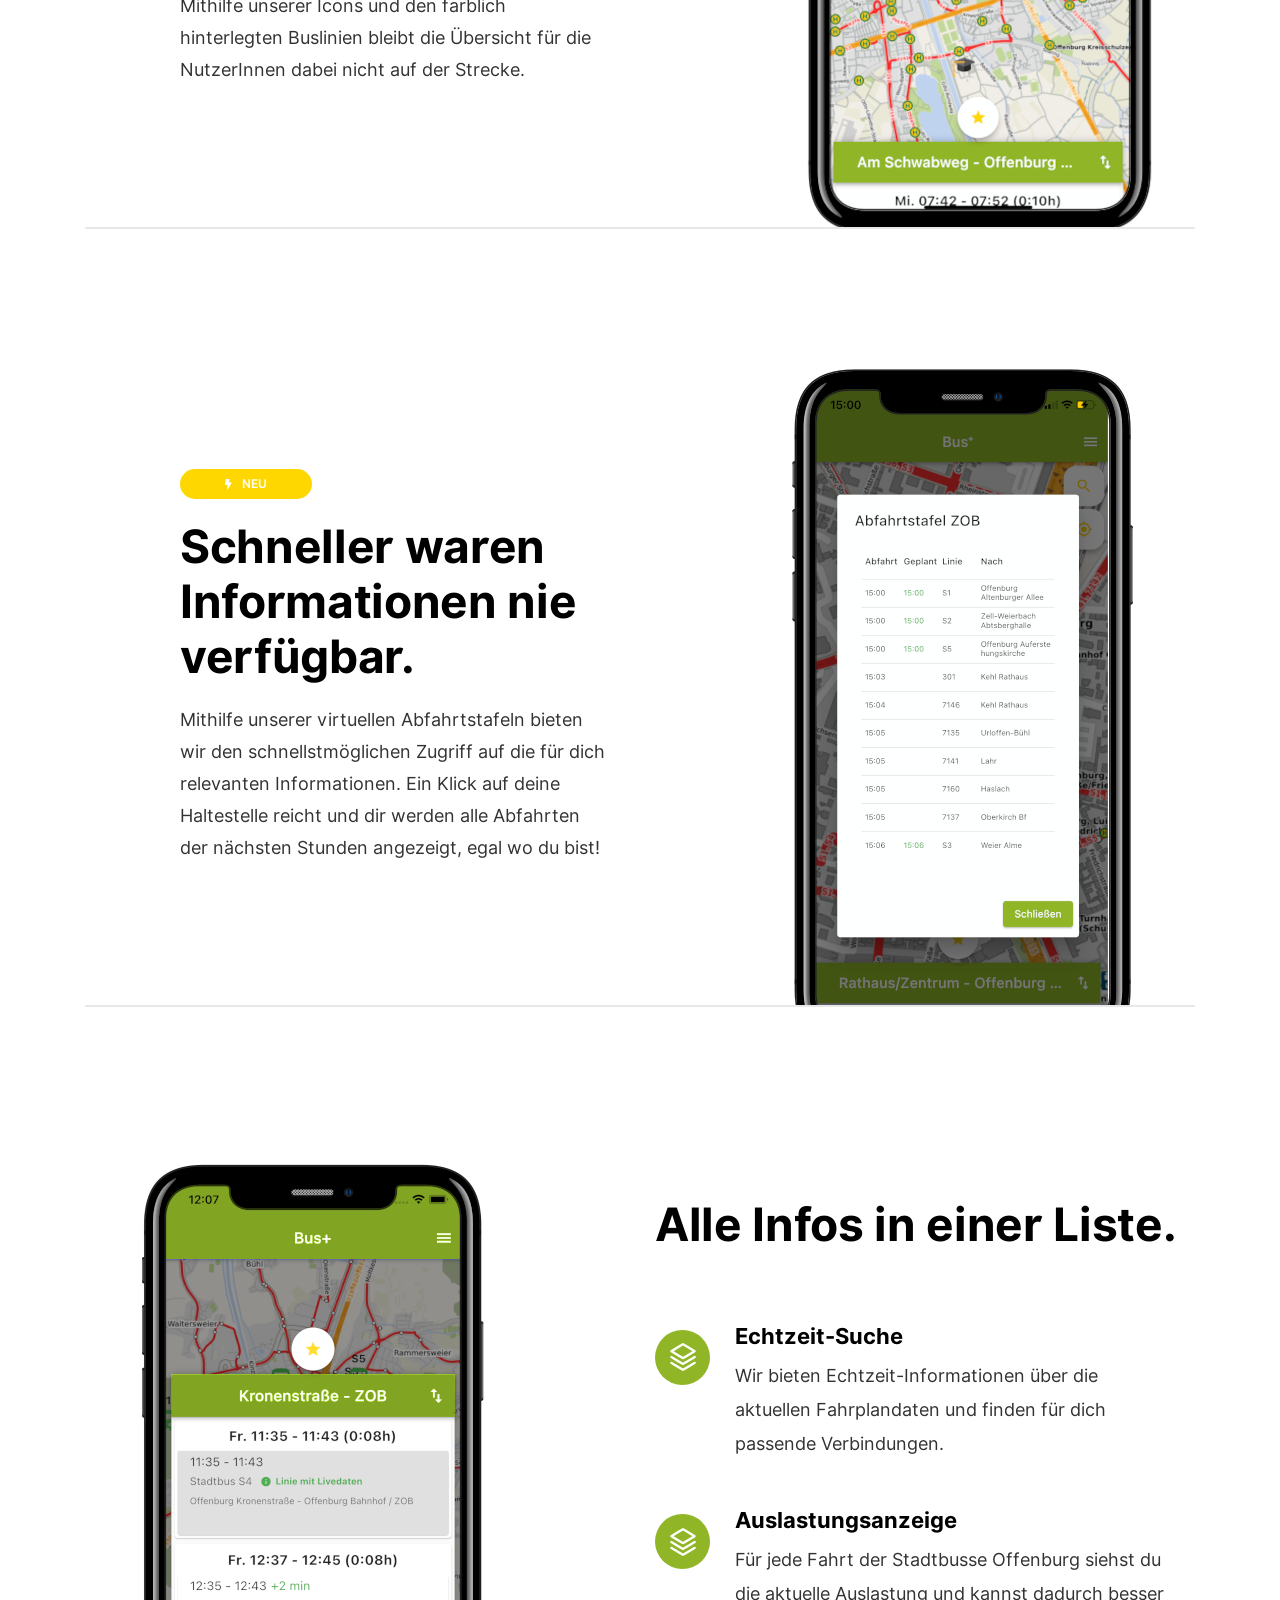
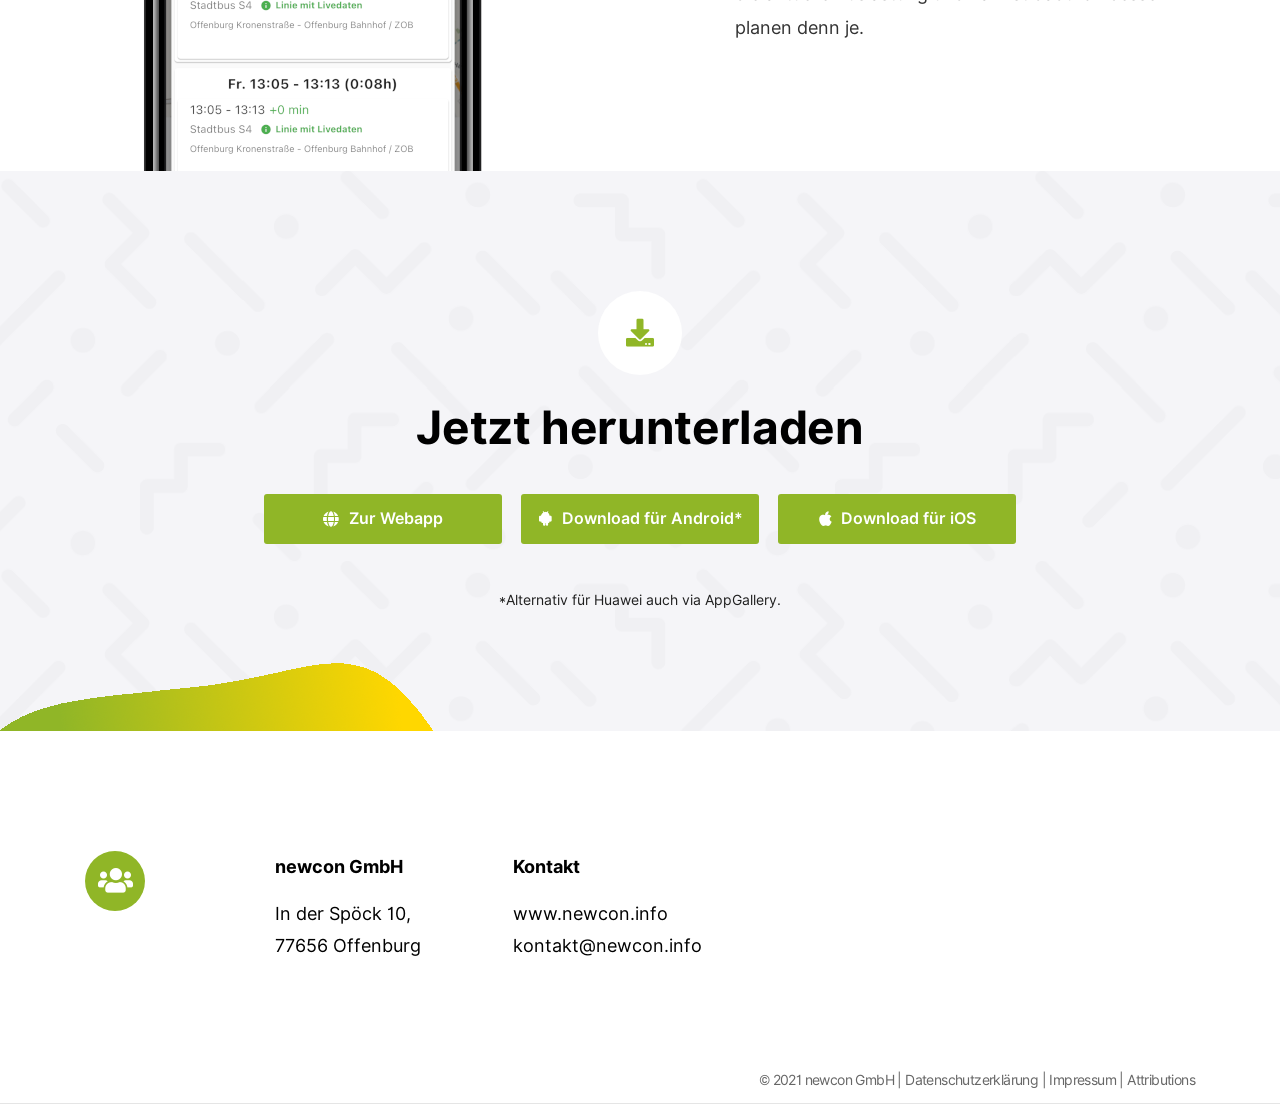
==== commit a4a338c8: "Fix image path" ====
--- a/busplus/index.html
+++ b/busplus/index.html
@@ -418,7 +418,7 @@
 																class="col-sm-5 col-md-4 col-lg-5 col-xl-5 offset-xl-1 col-sm-7 col-7 order-1 order-md-2"
 																>
 																<div class="content-image-01" data-aos="fade-up" data-aos-duration="1500" data-aos-delay="300" data-aos-once="true">
-																		<img src="image/iPhone2.png" alt="" />
+																		<img src="image/abfahrtstafel.png" alt="" />
 																</div>
 														</div>
 
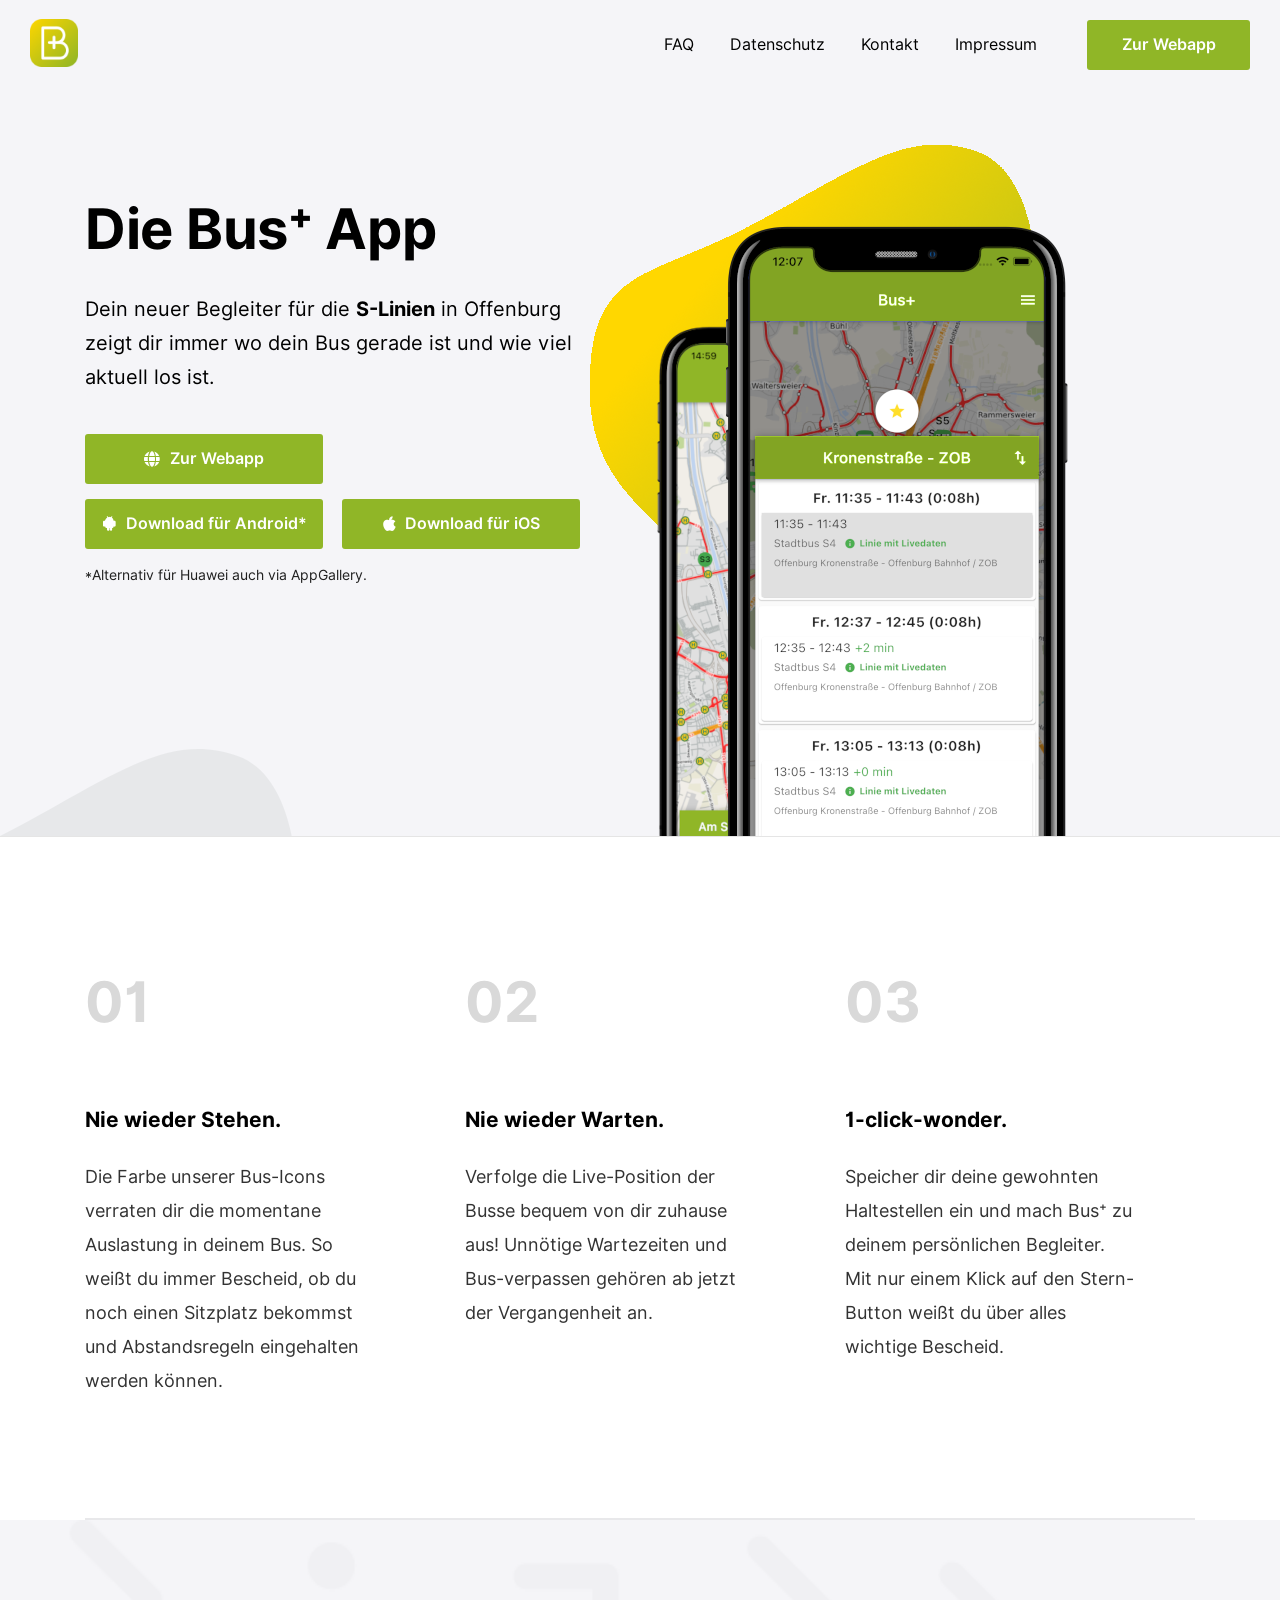
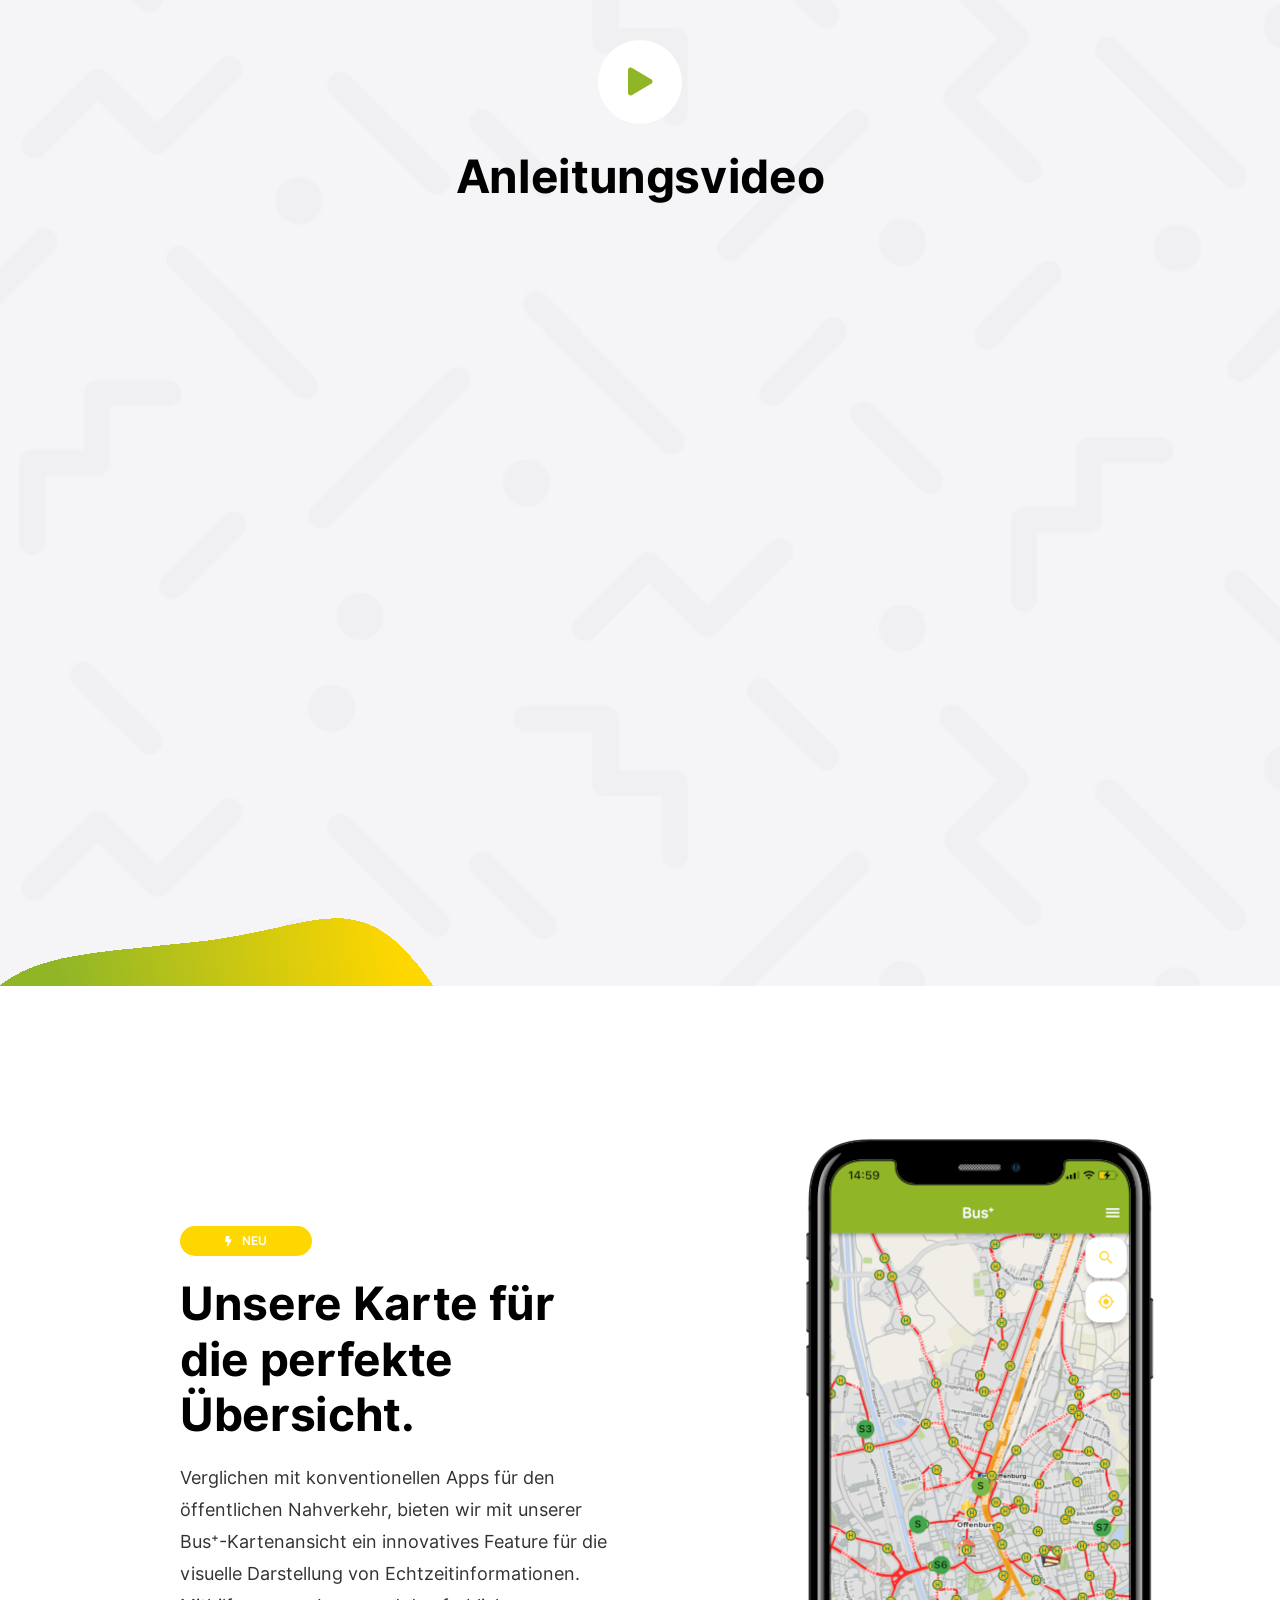
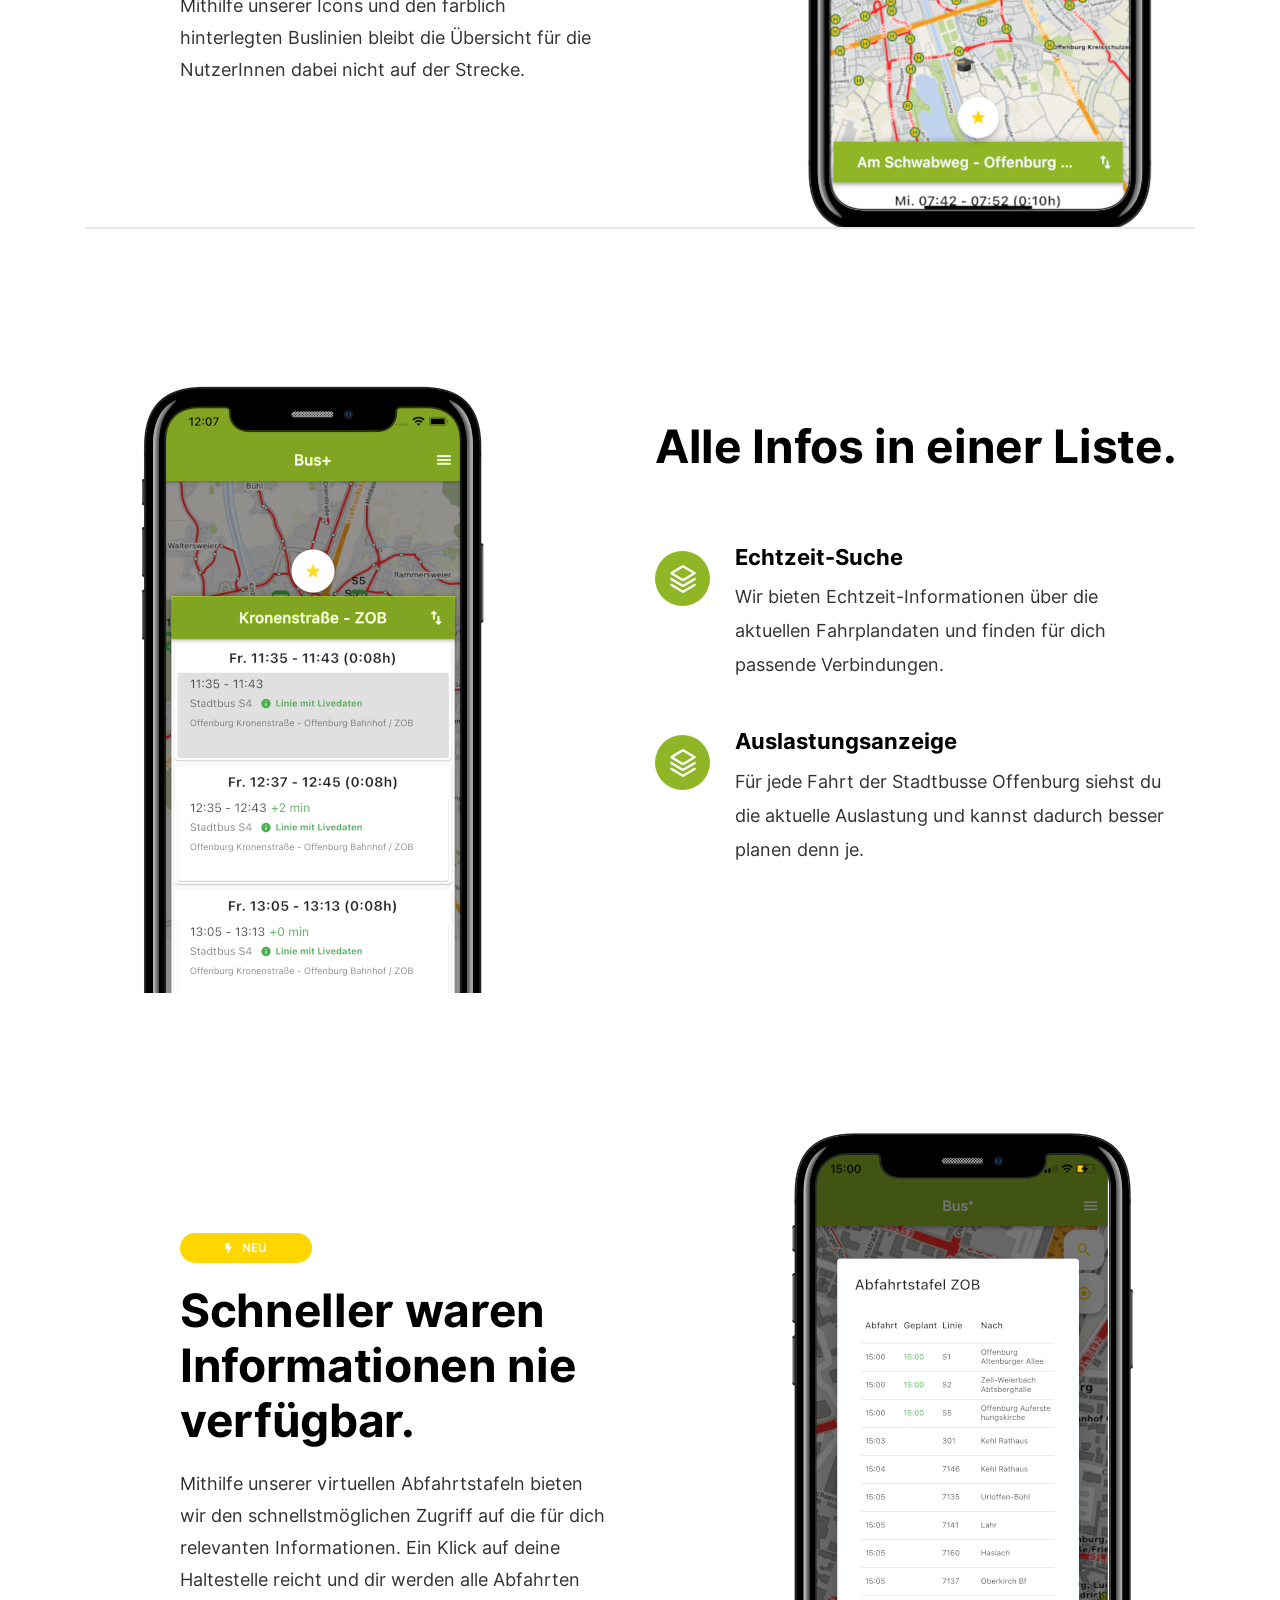
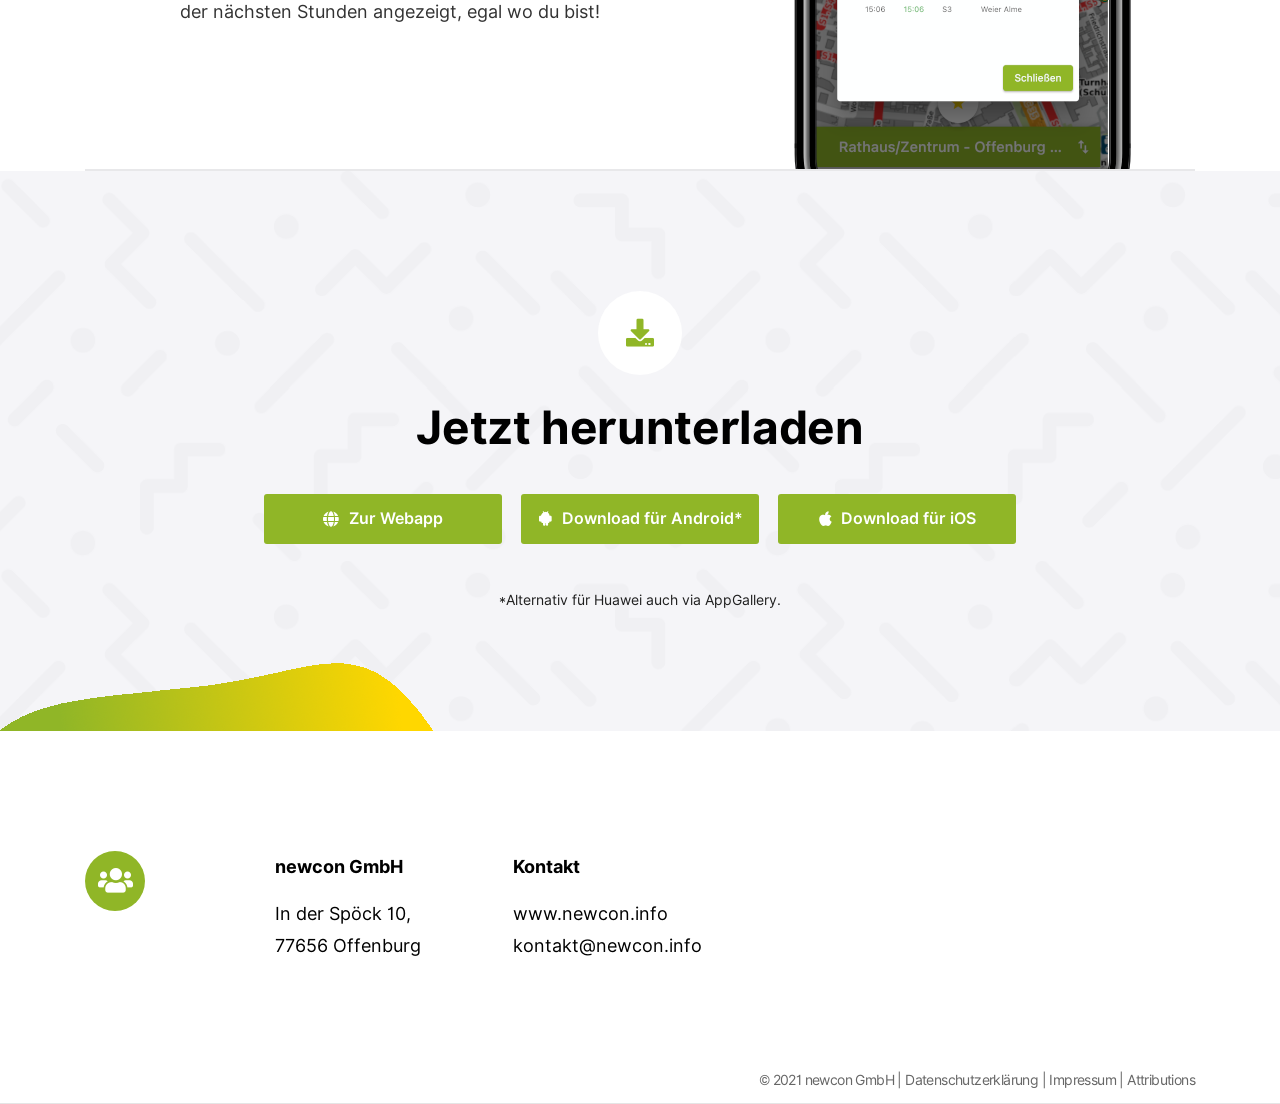
==== commit e94d31a4: "Update index.html section swap" ====
--- a/busplus/index.html
+++ b/busplus/index.html
@@ -408,7 +408,56 @@
 										</div>
 										<div class="section-divider"></div>
 								</div>
-							<!-- Content Section virtual departure board -->
+
+						<!-- Content Section 02 -->
+						<section class="content-02 section-padding-top">
+								<div class="container">
+										<div class="content-wrapper">
+												<div class="row justify-content-center">
+														<div class="col-xl-5 col-lg-4 col-md-4 col-sm-7 col-7 order-1">
+																<div class="content-image-01"data-aos="fade-up" data-aos-duration="1000" data-aos-once="true">
+																		<img src="image/iPhone 2.png" alt="" />
+																</div>
+														</div>
+
+														<div class=" col-md-8 col-lg-7 col-xl-6 offset-lg-1 offset-xl-1 order-2" data-aos="fade-up"  data-aos-duration="1500" data-aos-once="true">
+																<h2 class="title h2">Alle Infos in einer Liste.</h2>
+
+																<div class="content-widgets">
+																		<div class="content-widget-wrapper">
+																				<div class="content-widget">
+																						<div class="widget-icon">
+																								<i class="icon icon-layers-3"></i>
+																						</div>
+
+																						<div class="content">
+																								<h6 class="widget-title">Echtzeit-Suche</h6>
+																								<p>
+																								Wir bieten Echtzeit-Informationen über die aktuellen Fahrplandaten und finden für dich passende Verbindungen.
+																								</p>
+																						</div>
+																				</div>
+
+																				<div class="content-widget">
+																						<div class="widget-icon">
+																								<i class="icon icon-layers-3"></i>
+																						</div>
+
+																						<div class="content">
+																								<h6 class="widget-title">Auslastungsanzeige</h6>
+																								<p>
+																								Für jede Fahrt der Stadtbusse Offenburg siehst du die aktuelle Auslastung und kannst dadurch besser planen denn je. 
+																								</p>
+																						</div>
+																				</div>
+																		</div>
+																</div>
+														</div>
+												</div>
+										</div>
+								</div>
+						</section>
+						<!-- Content Section virtual departure board -->
 						</section>
 	<section class="content-section section-padding-top">
 								<div class="container">
@@ -438,56 +487,6 @@
 												</div>
 										</div>
 										<div class="section-divider"></div>
-								</div>
-						</section>
-
-
-						<!-- Content Section 02 -->
-						<section class="content-02 section-padding-top">
-								<div class="container">
-										<div class="content-wrapper">
-												<div class="row justify-content-center">
-														<div class="col-xl-5 col-lg-4 col-md-4 col-sm-7 col-7 order-1">
-																<div class="content-image-01"data-aos="fade-up" data-aos-duration="1000" data-aos-once="true">
-																		<img src="image/iPhone 2.png" alt="" />
-																</div>
-														</div>
-
-														<div class=" col-md-8 col-lg-7 col-xl-6 offset-lg-1 offset-xl-1 order-2" data-aos="fade-up"  data-aos-duration="1500" data-aos-once="true">
-																<h2 class="title h2">Alle Infos in einer Liste.</h2>
-
-																<div class="content-widgets">
-																		<div class="content-widget-wrapper">
-																				<div class="content-widget">
-																						<div class="widget-icon">
-																								<i class="icon icon-layers-3"></i>
-																						</div>
-
-																						<div class="content">
-																								<h6 class="widget-title">Echtzeit-Suche</h6>
-																								<p>
-																								Wir bieten Echtzeit-Informationen über die aktuellen Fahrplandaten und finden für dich passende Verbindungen.
-																								</p>
-																						</div>
-																				</div>
-
-																				<div class="content-widget">
-																						<div class="widget-icon">
-																								<i class="icon icon-layers-3"></i>
-																						</div>
-
-																						<div class="content">
-																								<h6 class="widget-title">Auslastungsanzeige</h6>
-																								<p>
-																								Für jede Fahrt der Stadtbusse Offenburg siehst du die aktuelle Auslastung und kannst dadurch besser planen denn je. 
-																								</p>
-																						</div>
-																				</div>
-																		</div>
-																</div>
-														</div>
-												</div>
-										</div>
 								</div>
 						</section>
 
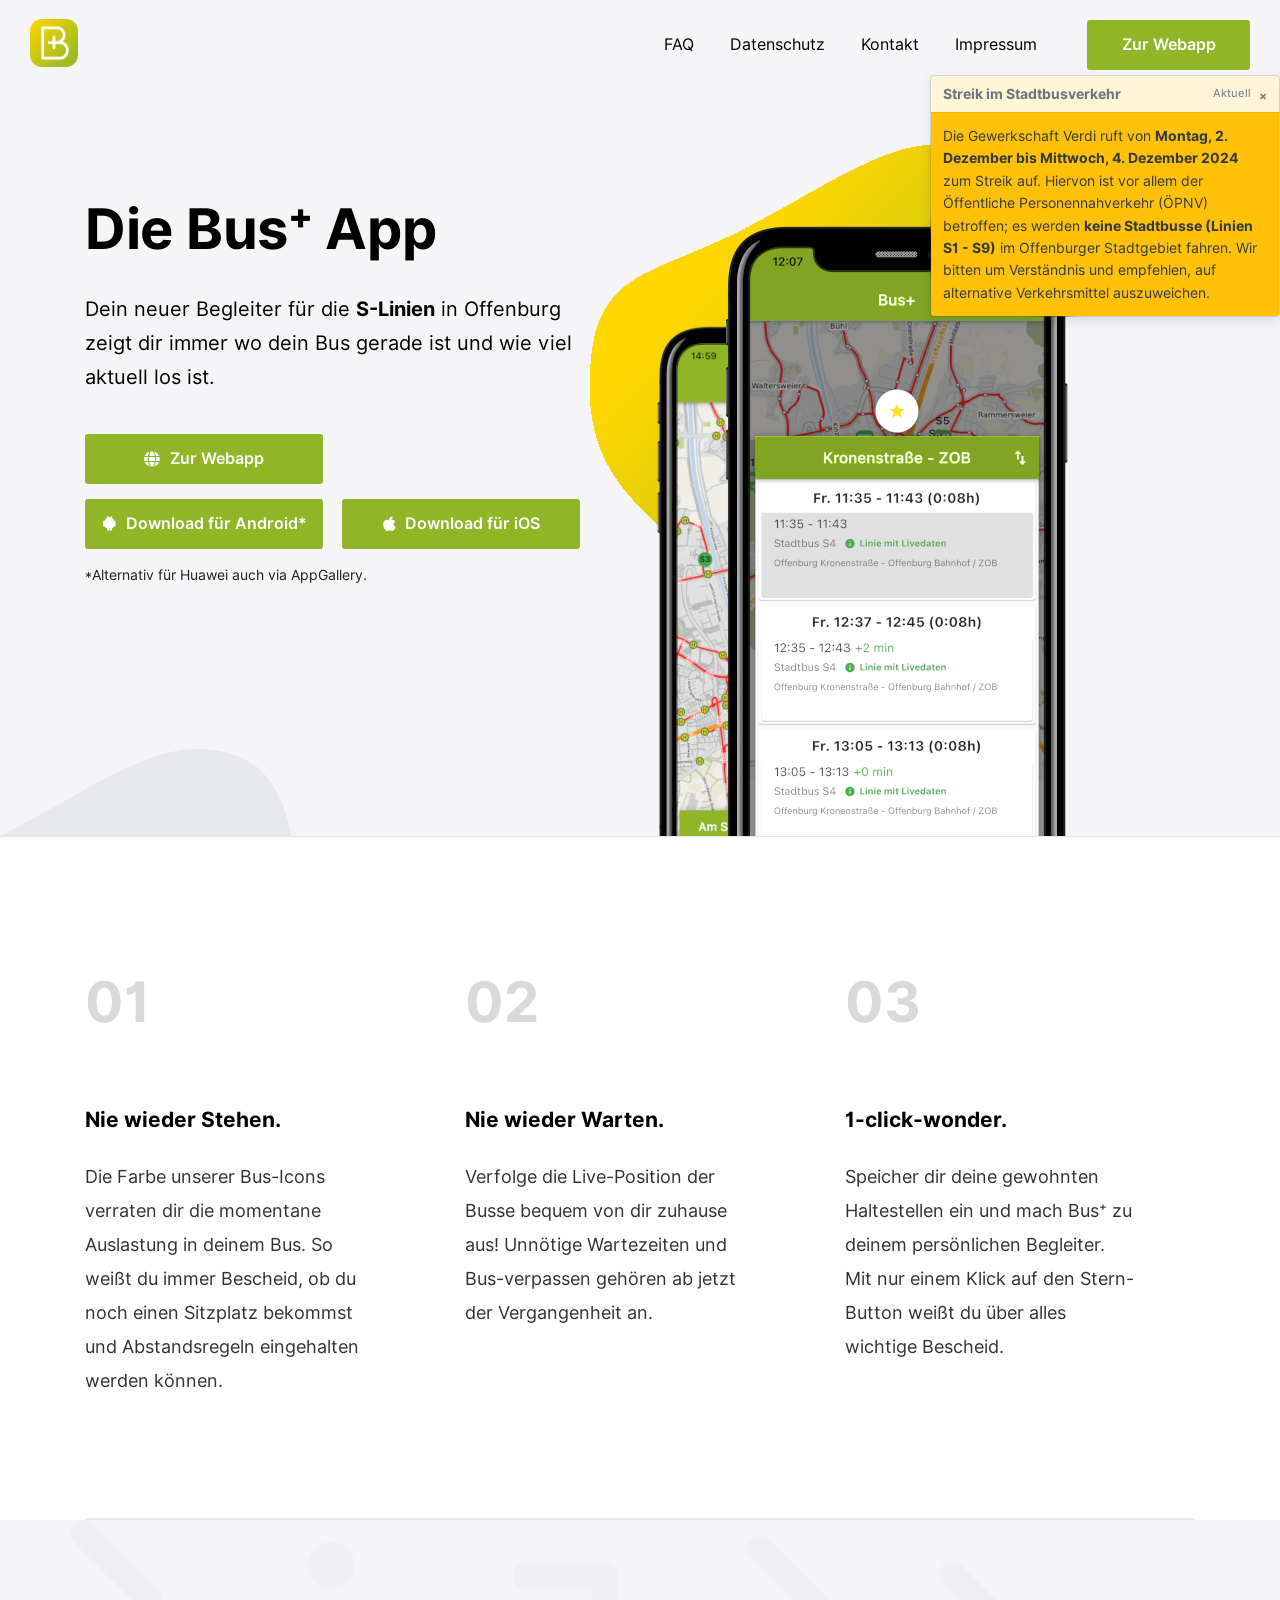
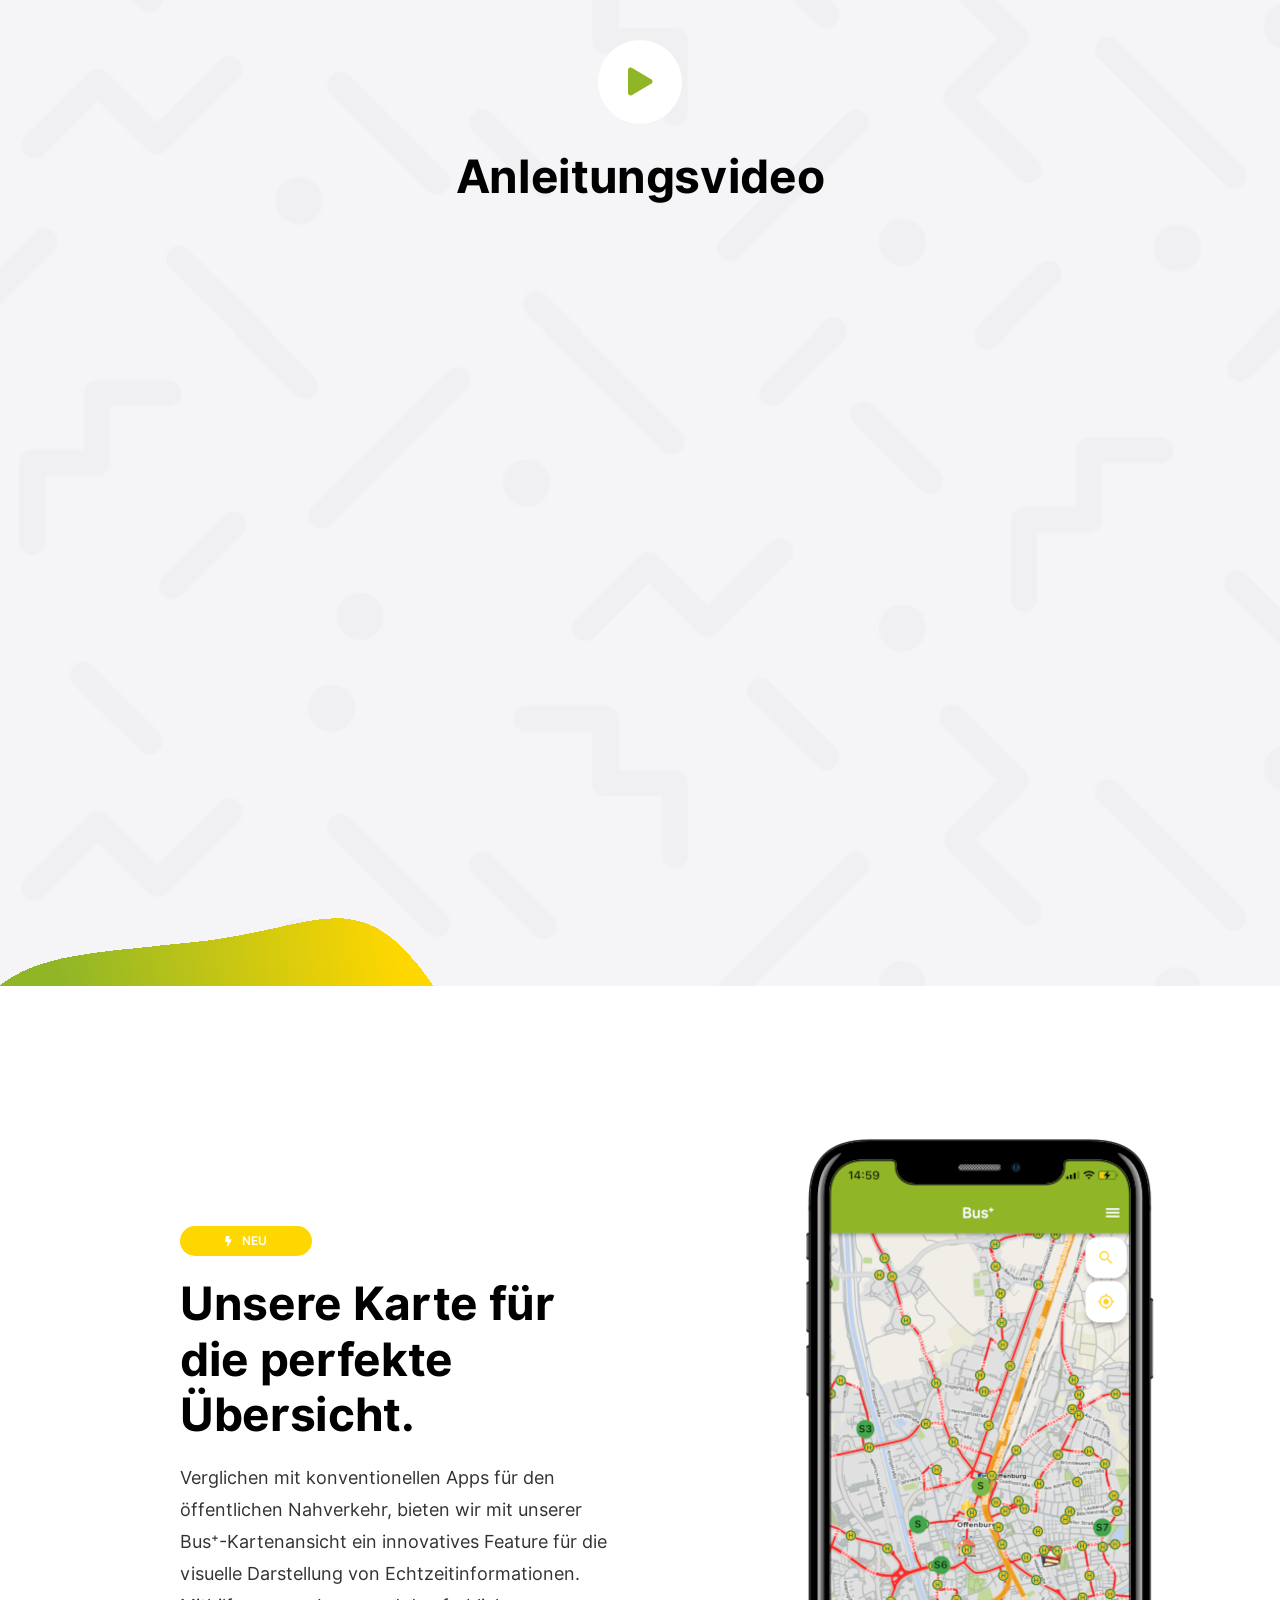
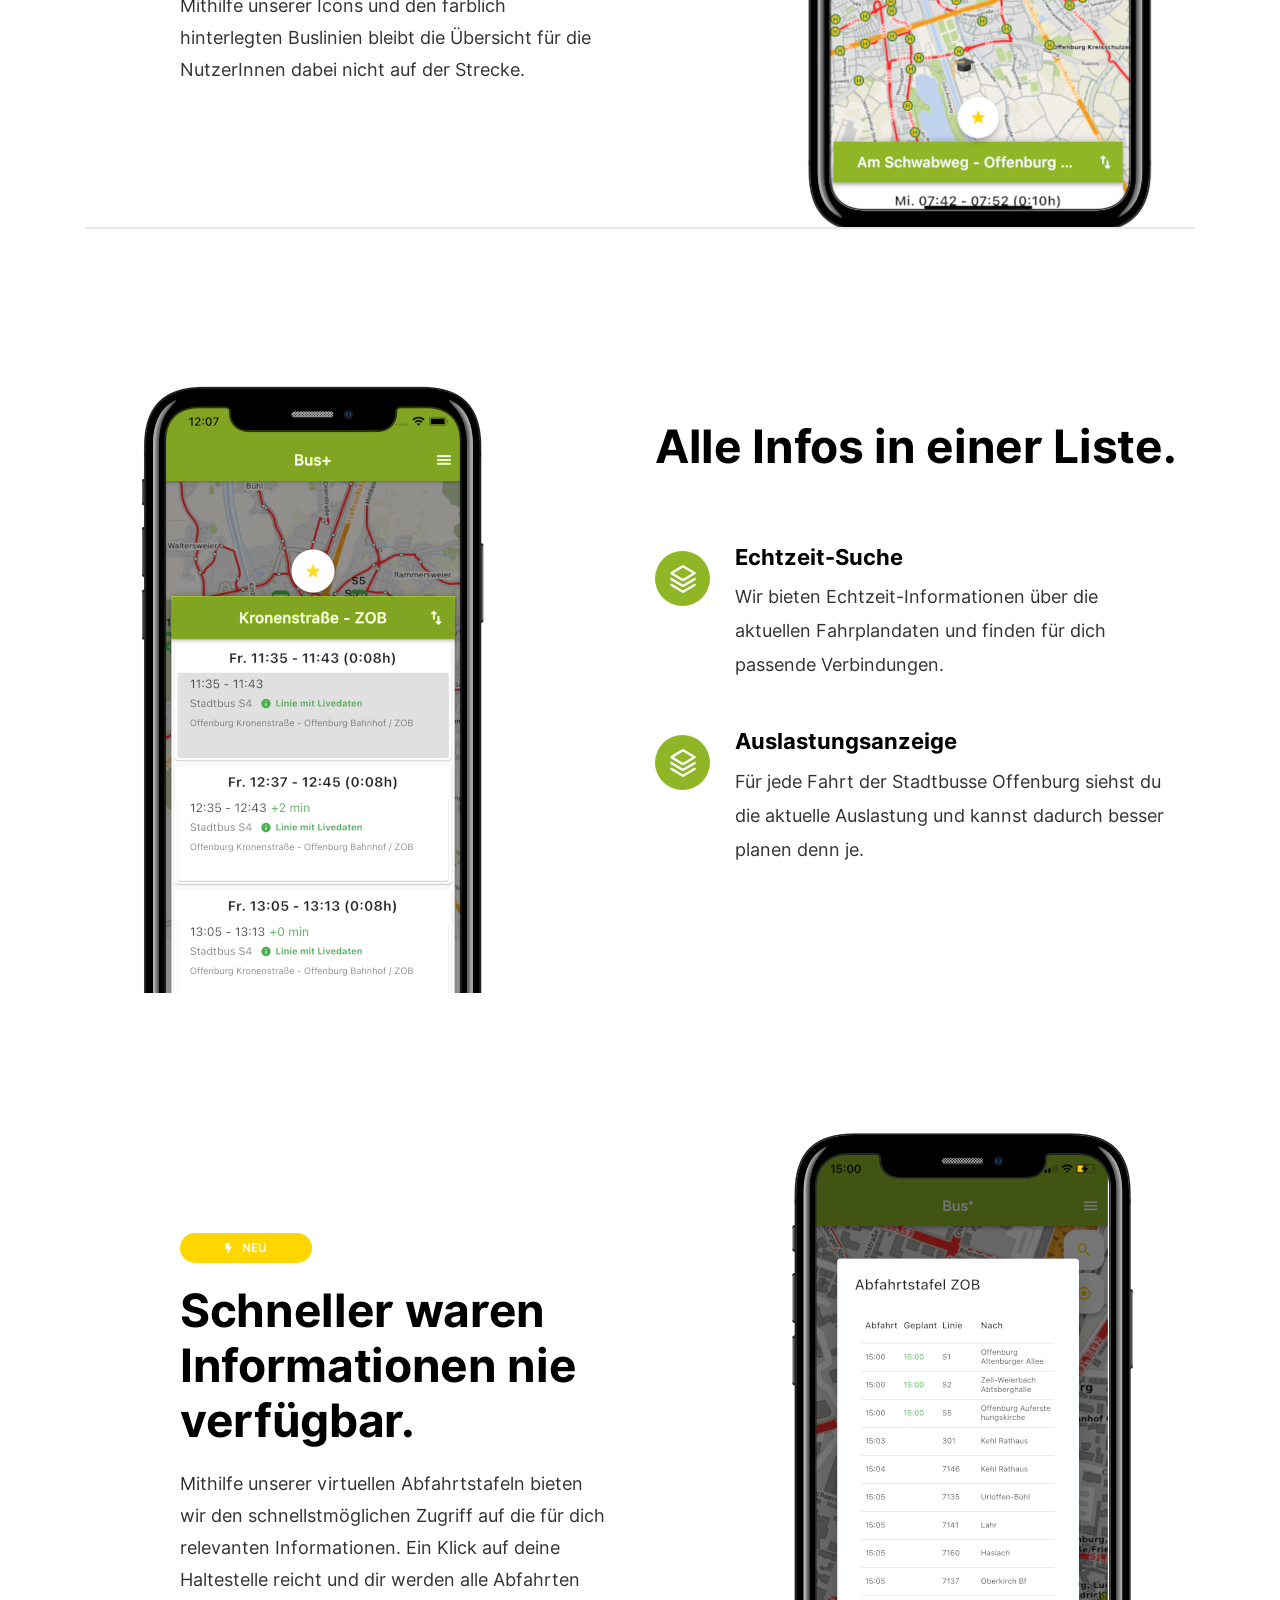
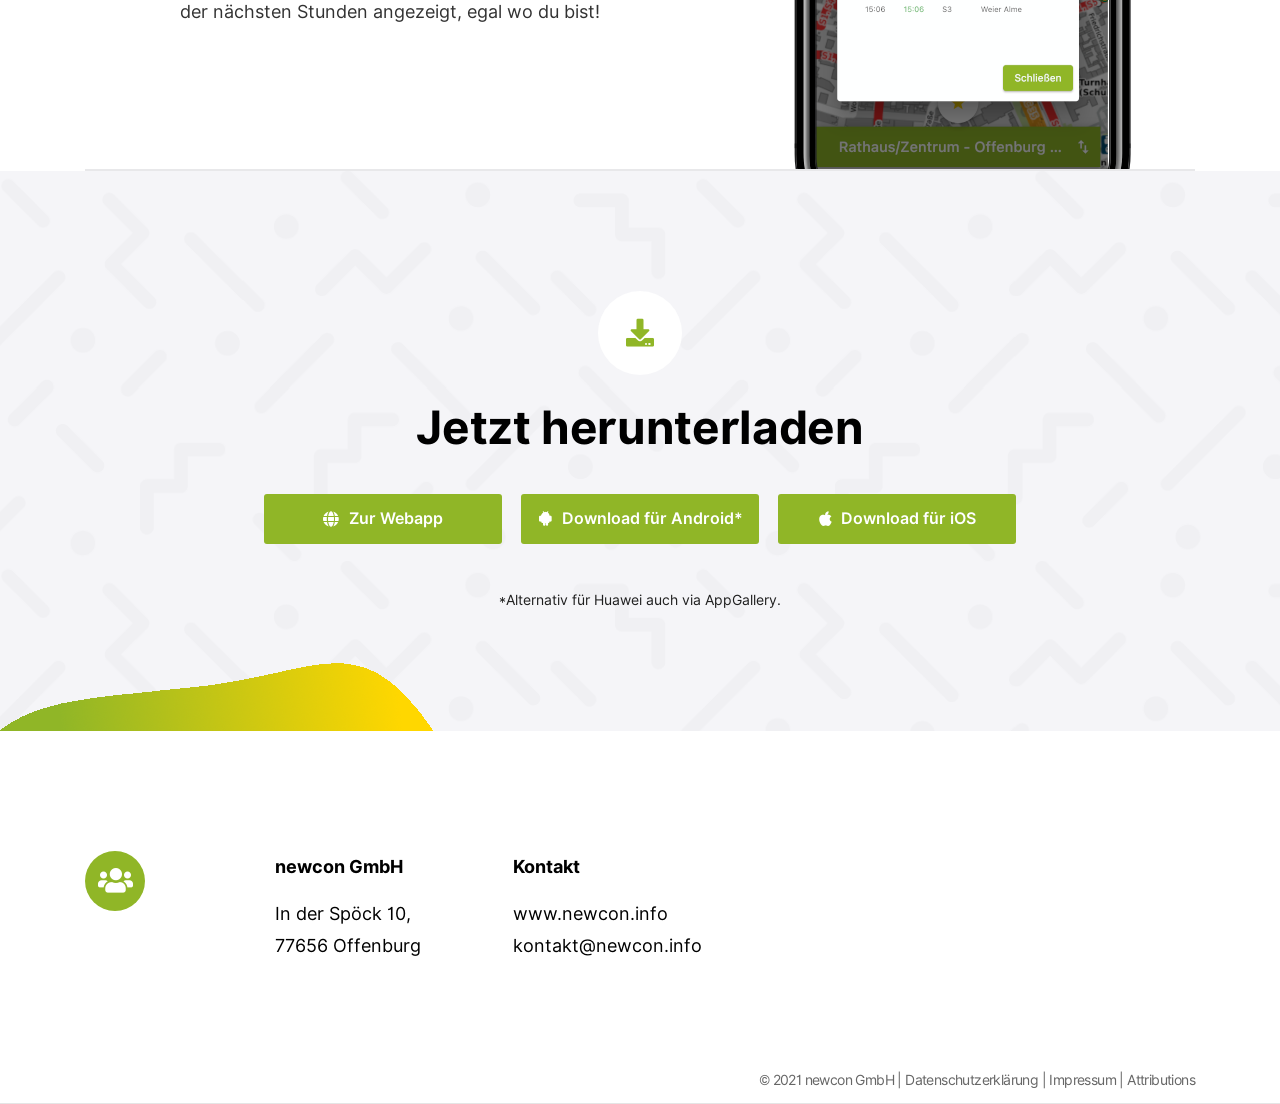
==== commit 224b5ba1: "Add Streik Toast" ====
--- a/busplus/index.html
+++ b/busplus/index.html
@@ -308,6 +308,20 @@
 										</div>
 								</div>
 								<div class="hero-shape" data-aos="fade-right" data-aos-duration="1000" data-aos-once="true" data-aos-delay="100"><img src="image/hero-shape.png" alt="" /></div>
+								
+							<!-- Toast -->
+							<div class="toast bg-warning text-dark" role="alert" aria-live="assertive" aria-atomic="true" data-autohide="false" style="position: absolute; top: 0; right: 0; z-index: 9999;">
+								<div class="toast-header">
+									<strong class="mr-auto">Streik im Stadtbusverkehr</strong>
+									<small>Aktuell</small>
+									<button type="button" class="ml-2 mb-1 close" data-dismiss="toast" aria-label="Close">
+									<span aria-hidden="true">&times;</span>
+									</button>
+								</div>
+								<div class="toast-body">
+									Die Gewerkschaft Verdi ruft von <b>Montag, 2. Dezember bis Mittwoch, 4. Dezember 2024</b> zum Streik auf. Hiervon ist vor allem der Öffentliche Personennahverkehr (ÖPNV) betroffen; es werden <b>keine Stadtbusse (Linien S1 - S9)</b> im Offenburger Stadtgebiet fahren. Wir bitten um Verständnis und empfehlen, auf alternative Verkehrsmittel auszuweichen.
+								</div>
+							</div>
 						</section>
 
 						<!-- Feature Secction -->
@@ -703,5 +717,11 @@
 
 					 <!-- Custom JS -->
 					 <script src="./js/active.js"></script>
+
+					 <script>
+						$(document).ready(function(){
+							$('.toast').toast('show');
+						});
+					 </script>
 		</body>
 </html>
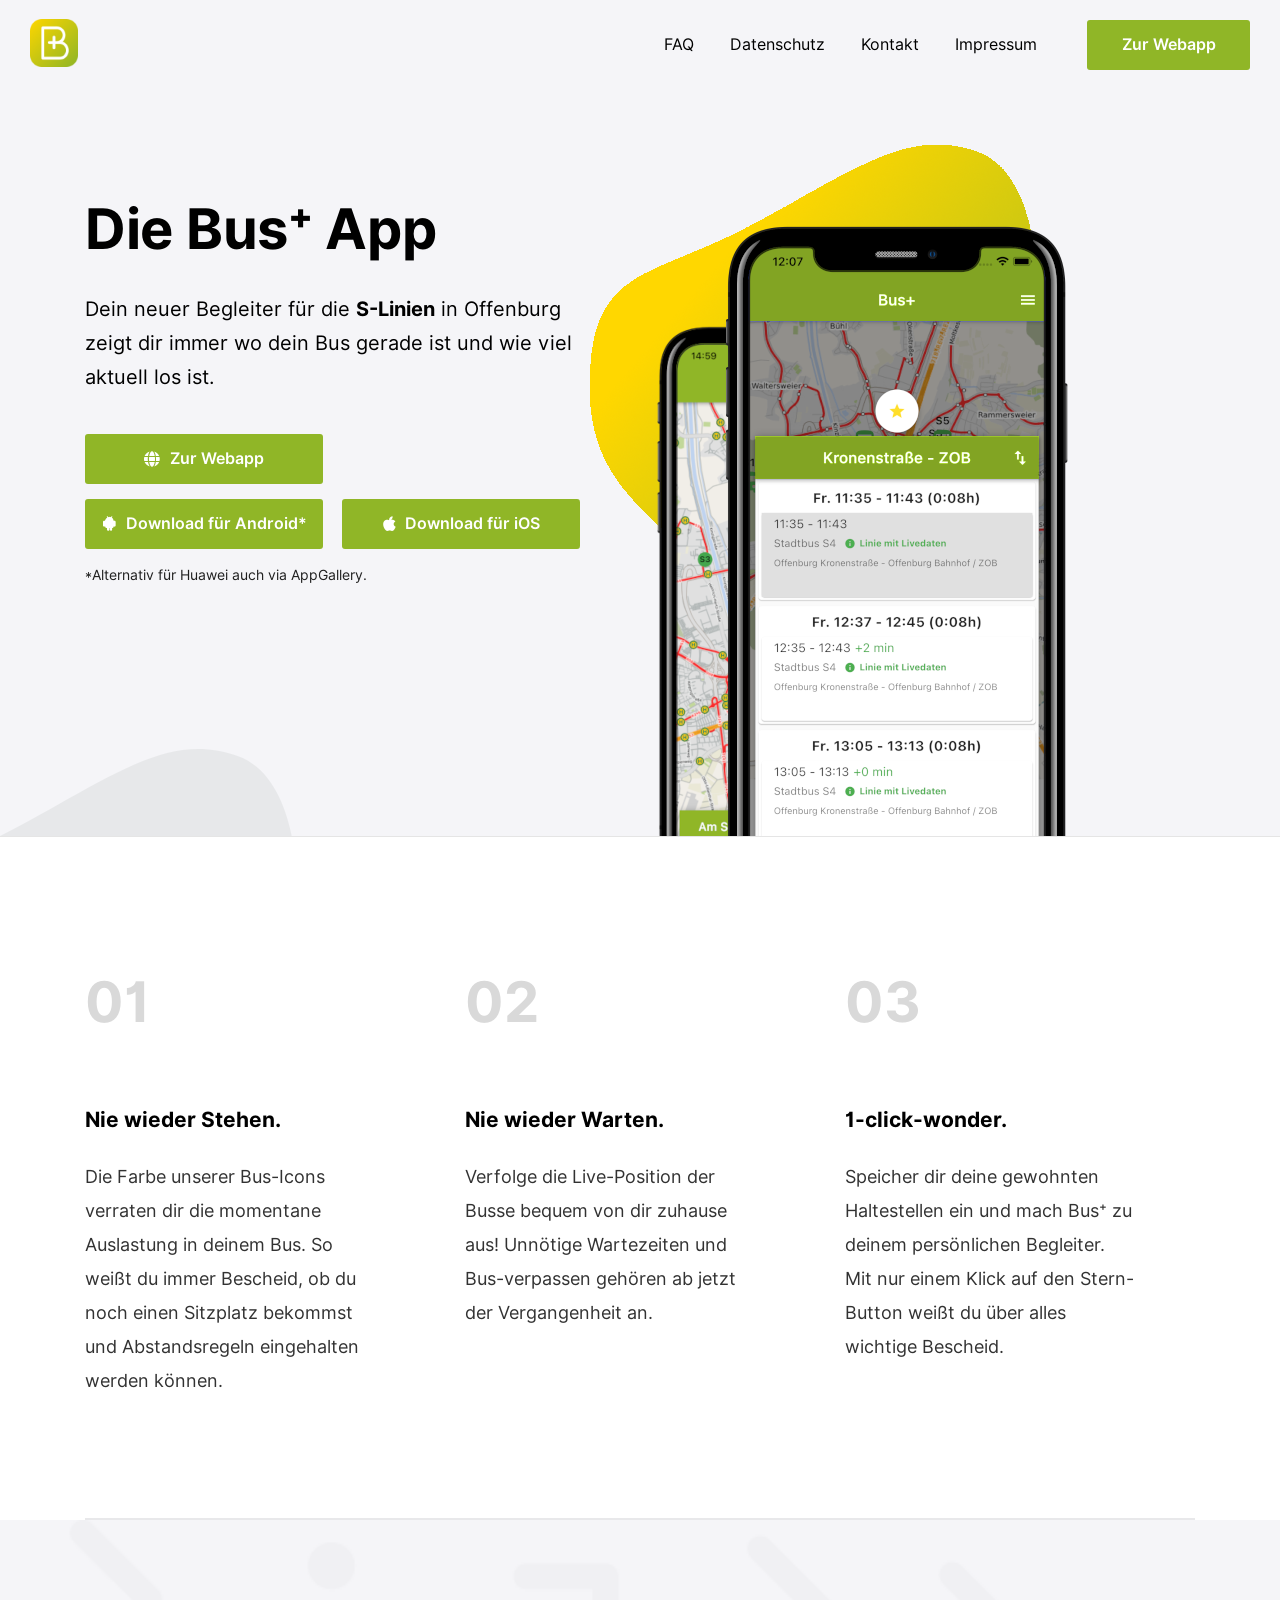
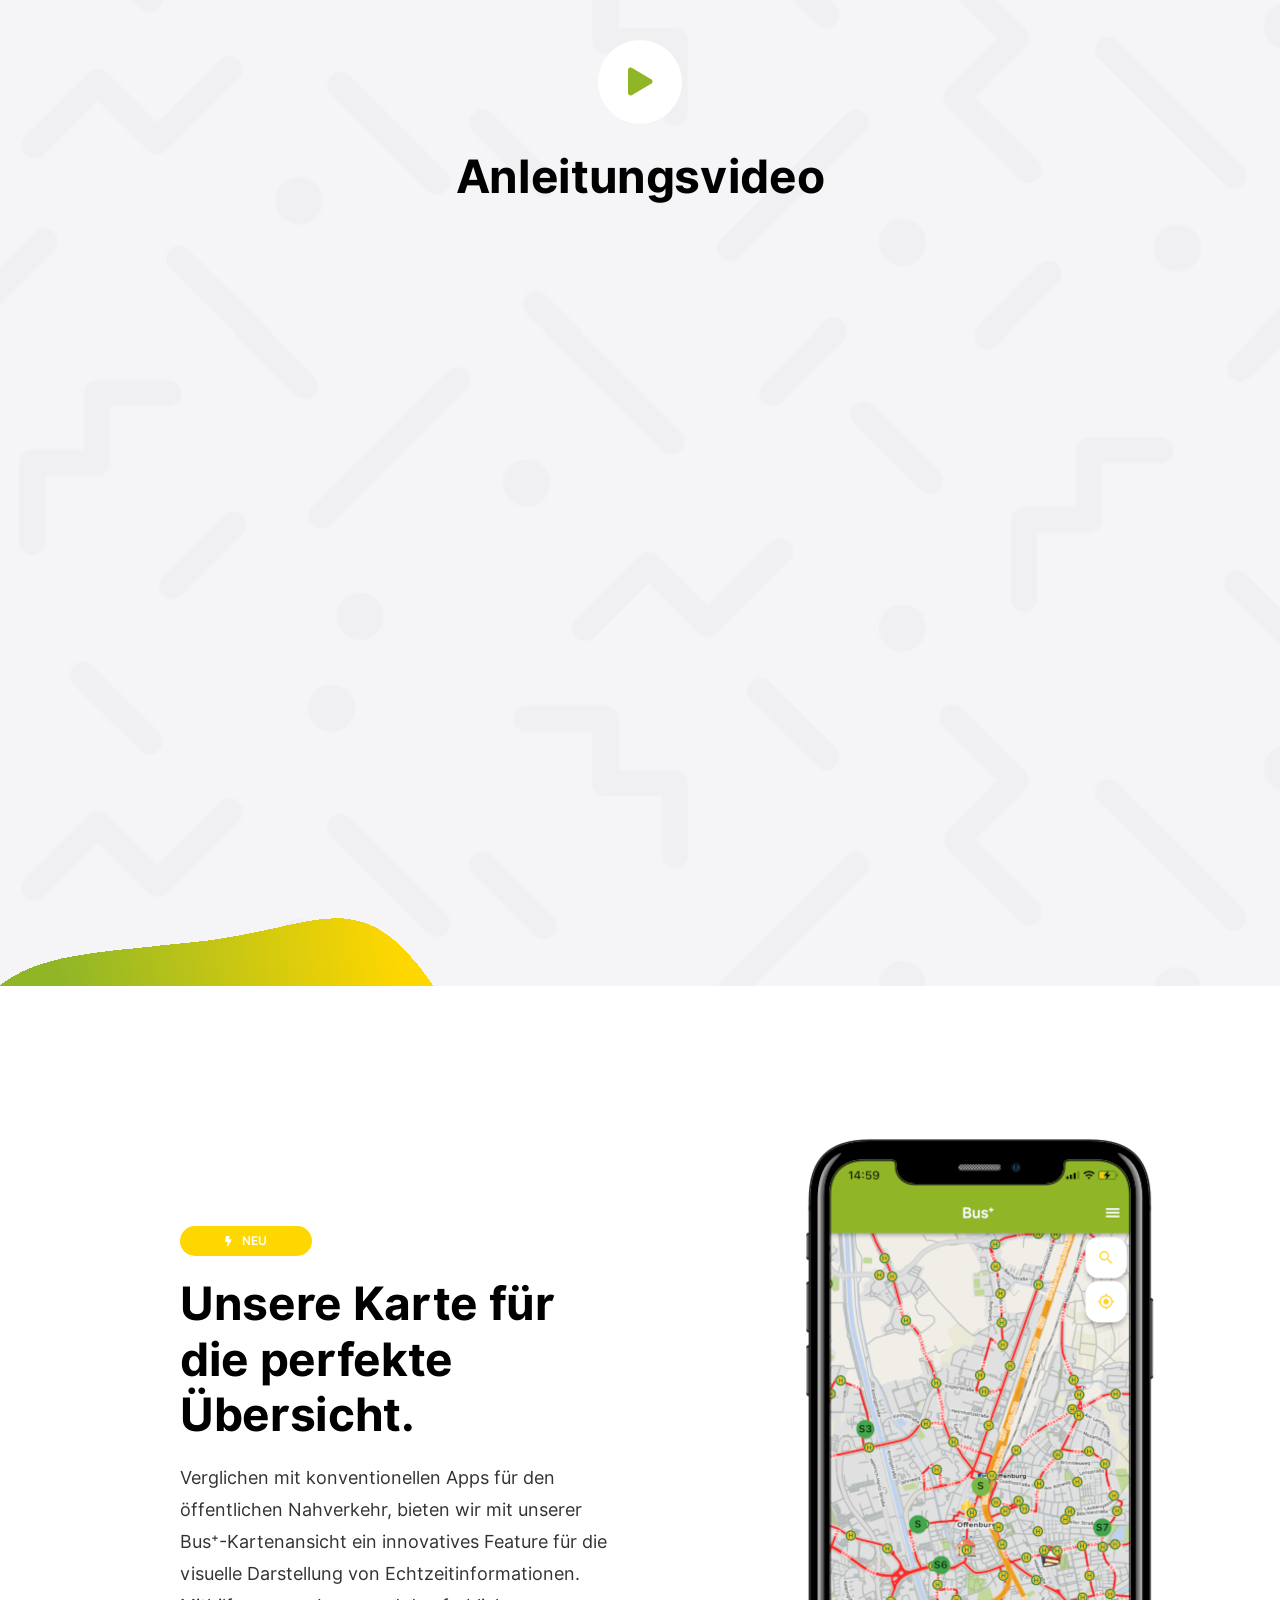
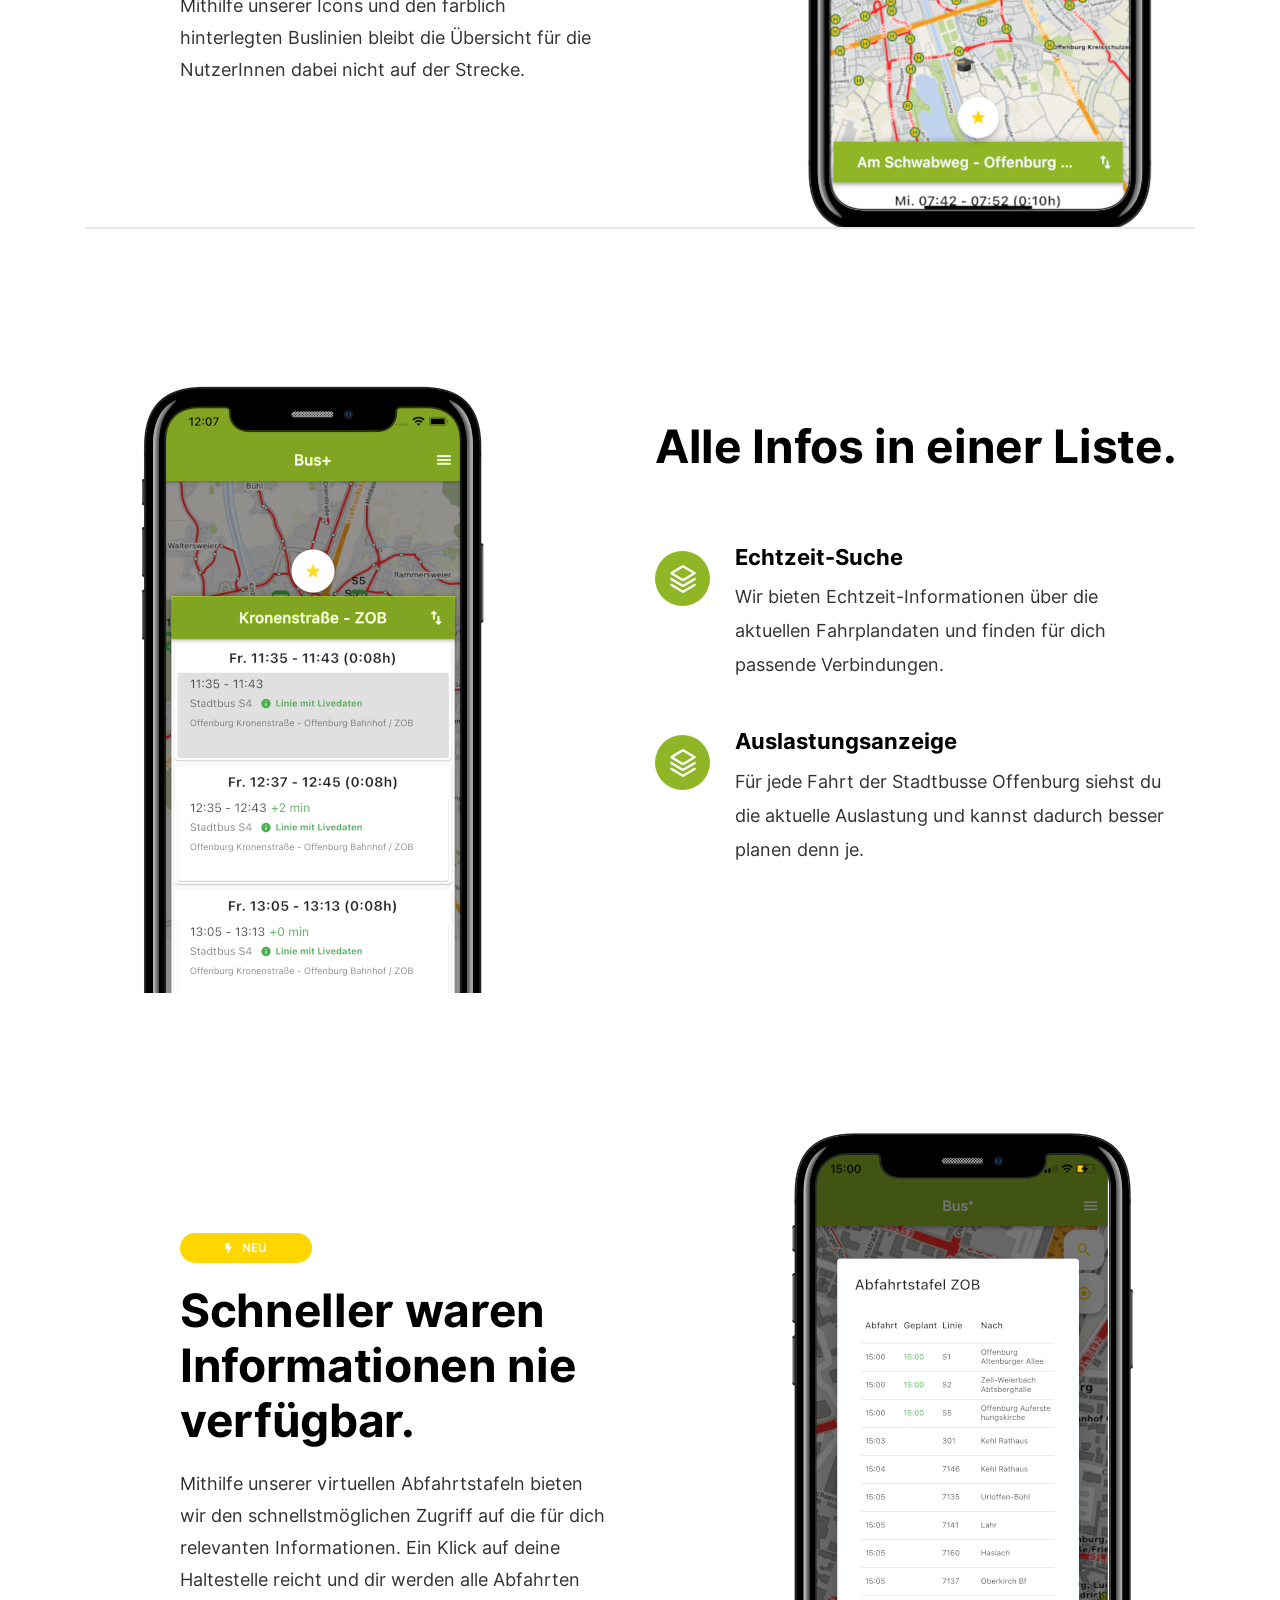
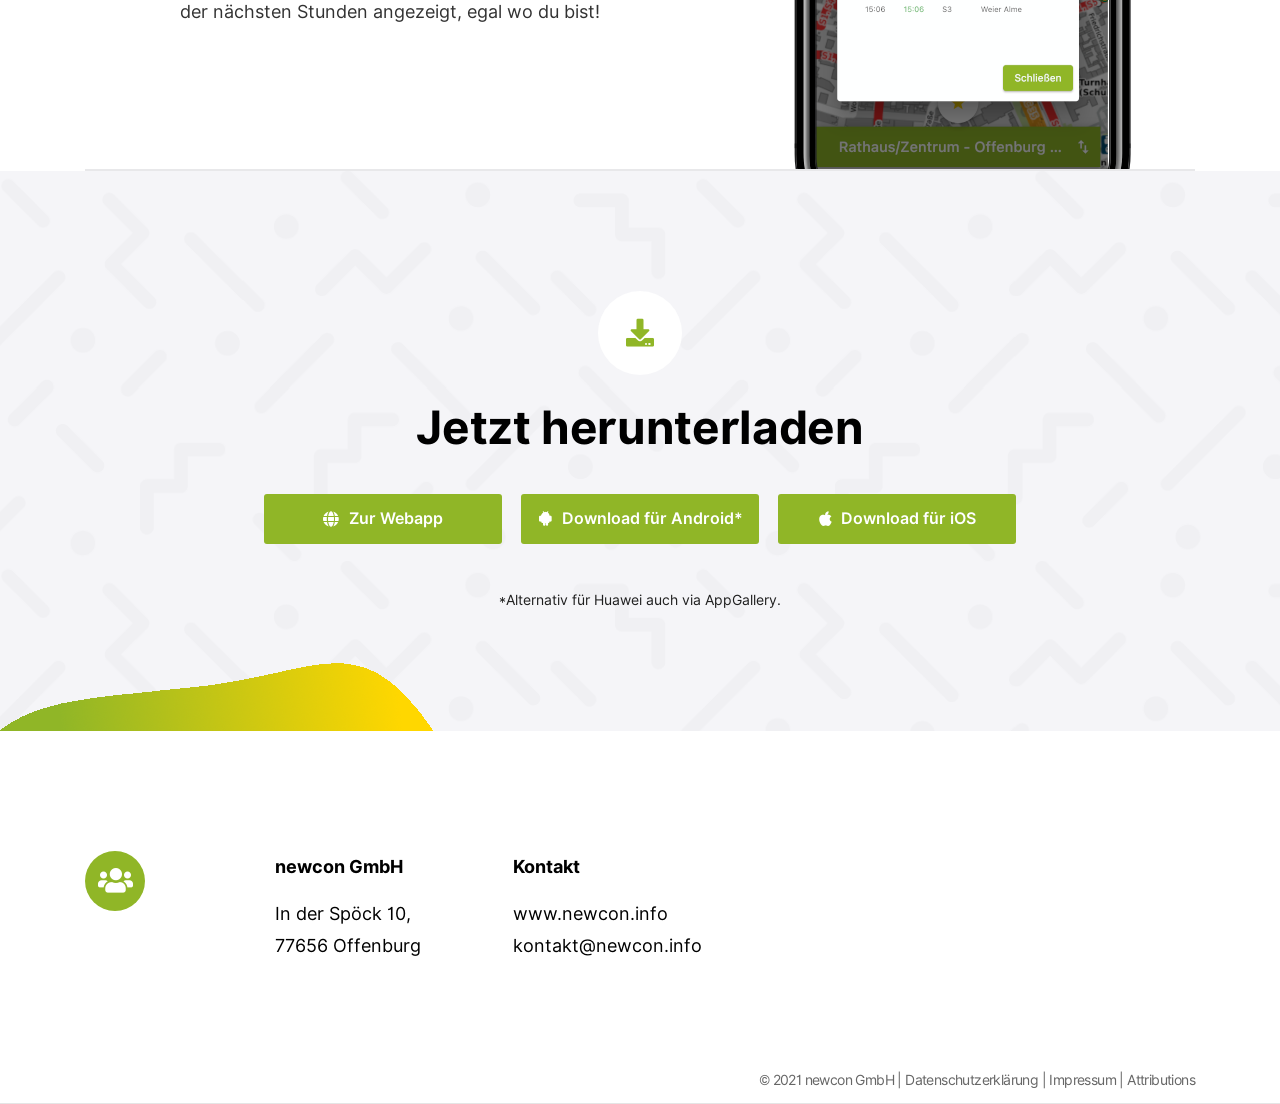
==== commit 49afb3f3: "Remove Streak Toast" ====
--- a/busplus/index.html
+++ b/busplus/index.html
@@ -310,7 +310,7 @@
 								<div class="hero-shape" data-aos="fade-right" data-aos-duration="1000" data-aos-once="true" data-aos-delay="100"><img src="image/hero-shape.png" alt="" /></div>
 								
 							<!-- Toast -->
-							<div class="toast bg-warning text-dark" role="alert" aria-live="assertive" aria-atomic="true" data-autohide="false" style="position: absolute; top: 0; right: 0; z-index: 9999;">
+							<!--<div class="toast bg-warning text-dark" role="alert" aria-live="assertive" aria-atomic="true" data-autohide="false" style="position: absolute; top: 0; right: 0; z-index: 9999;">
 								<div class="toast-header">
 									<strong class="mr-auto">Streik im Stadtbusverkehr</strong>
 									<small>Aktuell</small>
@@ -321,7 +321,7 @@
 								<div class="toast-body">
 									Die Gewerkschaft Verdi ruft von <b>Montag, 2. Dezember bis Mittwoch, 4. Dezember 2024</b> zum Streik auf. Hiervon ist vor allem der Öffentliche Personennahverkehr (ÖPNV) betroffen; es werden <b>keine Stadtbusse (Linien S1 - S9)</b> im Offenburger Stadtgebiet fahren. Wir bitten um Verständnis und empfehlen, auf alternative Verkehrsmittel auszuweichen.
 								</div>
-							</div>
+							</div>-->
 						</section>
 
 						<!-- Feature Secction -->
@@ -720,7 +720,7 @@
 
 					 <script>
 						$(document).ready(function(){
-							$('.toast').toast('show');
+							//$('.toast').toast('show');
 						});
 					 </script>
 		</body>
